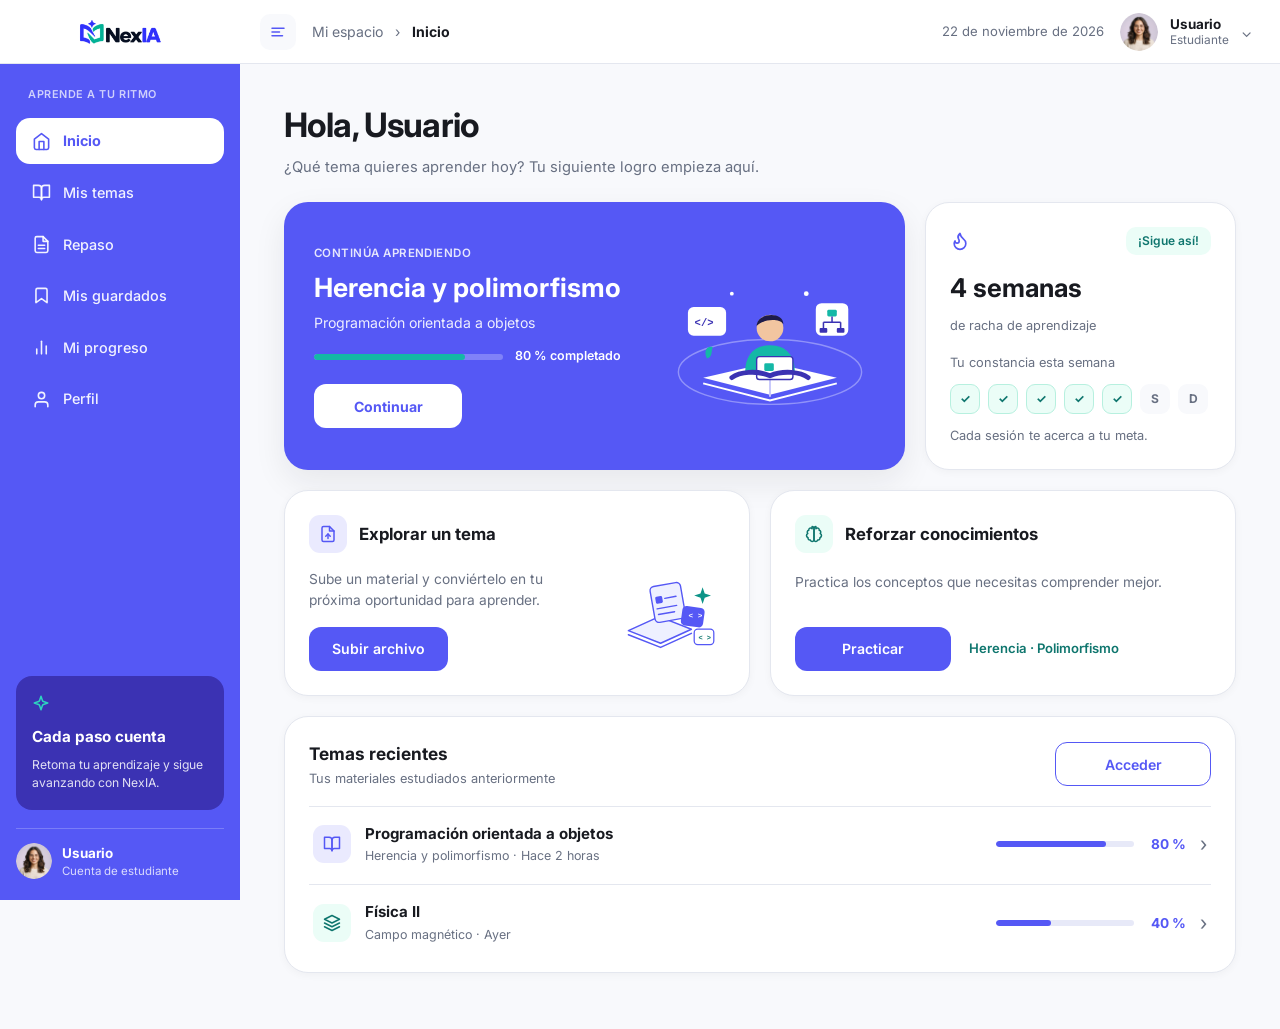
==== app.html @ e6f8ee17 "feat: add interactive NexIA dashboard views and simplify login form" ====
<!DOCTYPE html>
<html lang="es">
<head>
  <meta charset="UTF-8">
  <meta name="viewport" content="width=device-width, initial-scale=1.0">
  <title>NexIA — Mi espacio</title>
  <link rel="preconnect" href="https://fonts.googleapis.com">
  <link rel="preconnect" href="https://fonts.gstatic.com" crossorigin>
  <link href="https://fonts.googleapis.com/css2?family=Inter:wght@400;500;600;700&display=swap" rel="stylesheet">
  <link rel="stylesheet" href="css/styles.css">
  <link rel="stylesheet" href="css/app.css">
</head>
<body class="app-body">
  <svg class="svg-sprite" aria-hidden="true">
    <defs>
      <symbol id="illus-doc" viewBox="0 0 160 125">
        <path d="M22 78L68 96L112 76L66 58L22 78Z" fill="#EEF0FF" stroke="#5558F5" stroke-width="2.2" stroke-linejoin="round"/>
        <path d="M22 84L68 102L112 82" stroke="#5558F5" stroke-width="2.2" stroke-linecap="round" stroke-linejoin="round" fill="none"/>
        <rect x="52" y="16" width="44" height="52" rx="6" transform="rotate(-10 52 16)" fill="#EEF0FF" stroke="#5558F5" stroke-width="2"/>
        <rect x="60" y="30" width="10" height="10" rx="2" transform="rotate(-10 60 30)" fill="#5558F5"/>
        <line x1="74" y1="32" x2="90" y2="29" stroke="#5558F5" stroke-width="2" stroke-linecap="round"/>
        <line x1="63" y1="47" x2="91" y2="42" stroke="#5558F5" stroke-width="2" stroke-linecap="round"/>
        <line x1="65" y1="55" x2="88" y2="51" stroke="#5558F5" stroke-width="2" stroke-linecap="round"/>
        <rect x="100" y="42" width="32" height="28" rx="6" transform="rotate(8 100 42)" fill="#5558F5"/>
        <text x="108" y="60" fill="#FFFFFF" font-size="11" font-family="monospace" font-weight="700">&lt; &gt;</text>
        <rect x="116" y="76" width="28" height="22" rx="5" fill="#FFFFFF" stroke="#5558F5" stroke-width="1.8"/>
        <text x="122" y="91" fill="#0F766E" font-size="10" font-family="monospace" font-weight="700">&lt; &gt;</text>
        <path d="M128 16L131 25L140 28L131 31L128 40L125 31L116 28L125 25L128 16Z" fill="#0D9488"/>
      </symbol>
      <symbol id="illus-student" viewBox="0 0 220 150">
        <ellipse cx="110" cy="112" rx="96" ry="34" fill="none" stroke="#FFFFFF" stroke-opacity="0.35" stroke-width="1.5"/>
        <path d="M40 118L110 136L180 118L110 102Z" fill="#FFFFFF"/>
        <path d="M40 124L110 142L180 124" fill="none" stroke="#FFFFFF" stroke-width="2"/>
        <line x1="110" y1="104" x2="110" y2="138" stroke="#C7C8FB" stroke-width="2"/>
        <path d="M84 112C84 96 92 84 110 84C128 84 136 96 136 112Z" fill="#14B8A6"/>
        <rect x="96" y="96" width="38" height="24" rx="3" fill="#FFFFFF" stroke="#3B32B3" stroke-width="1.5"/>
        <rect x="104" y="103" width="10" height="8" rx="1.5" fill="#14B8A6"/>
        <circle cx="110" cy="66" r="14" fill="#F2C5A0"/>
        <path d="M96 64C96 50 124 48 124 62C120 56 104 56 96 64Z" fill="#1E1B4B"/>
        <path d="M70 118C78 112 96 110 110 116C124 110 142 112 150 118" fill="none" stroke="#3B32B3" stroke-width="5" stroke-linecap="round"/>
        <rect x="24" y="44" width="40" height="30" rx="6" fill="#FFFFFF"/>
        <text x="31" y="64" fill="#3B32B3" font-size="11" font-family="monospace" font-weight="700">&lt;/&gt;</text>
        <rect x="158" y="40" width="34" height="34" rx="6" fill="#FFFFFF"/>
        <rect x="170" y="47" width="10" height="7" rx="1.5" fill="#14B8A6"/>
        <path d="M175 54V60M166 60H184M166 60V66M184 60V66" stroke="#3B32B3" stroke-width="1.6" fill="none"/>
        <rect x="162" y="66" width="8" height="5" rx="1" fill="#3B32B3"/>
        <rect x="180" y="66" width="8" height="5" rx="1" fill="#3B32B3"/>
        <circle cx="148" cy="30" r="2.5" fill="#FFFFFF"/>
        <circle cx="70" cy="30" r="2" fill="#FFFFFF"/>
        <path d="M44 98C40 90 44 84 50 86C48 92 50 96 44 98Z" fill="#14B8A6"/>
      </symbol>
    </defs>
  </svg>

  <header class="app-topbar">
    <div class="app-topbar__brand">
      <button class="app-mobile-menu-btn" id="appSidebarToggle" aria-label="Alternar menú lateral">
        <svg width="20" height="20" viewBox="0 0 24 24" fill="none" stroke="currentColor" stroke-width="2" stroke-linecap="round">
          <line x1="4" y1="7" x2="20" y2="7"></line>
          <line x1="4" y1="12" x2="16" y2="12"></line>
          <line x1="4" y1="17" x2="20" y2="17"></line>
        </svg>
      </button>
      <a href="index.html" class="app-logo-link">
        <img src="assets/img/logo-nexia.png" alt="NexIA" class="app-logo-img">
      </a>
    </div>

    <div class="app-topbar__main">
      <div class="app-topbar__left">
        <button class="app-collapse-btn" id="desktopSidebarToggle" aria-label="Alternar barra lateral">
          <svg width="18" height="18" viewBox="0 0 24 24" fill="none" stroke="currentColor" stroke-width="2" stroke-linecap="round">
            <line x1="4" y1="7" x2="20" y2="7"></line>
            <line x1="4" y1="12" x2="14" y2="12"></line>
            <line x1="4" y1="17" x2="18" y2="17"></line>
          </svg>
        </button>

        <nav class="app-breadcrumb" aria-label="Ruta de navegación">
          <span class="app-breadcrumb__root">Mi espacio</span>
          <span class="app-breadcrumb__sep" aria-hidden="true">›</span>
          <span class="app-breadcrumb__current" id="breadcrumbCurrent">Inicio</span>
        </nav>
      </div>

      <div class="app-topbar__right">
        <span class="app-topbar__date">22 de noviembre de 2026</span>

        <button class="app-user-trigger" data-nav-target="perfil" aria-label="Ir a perfil de usuario">
          <img src="assets/img/avatar-usuario.png" alt="" class="app-user-avatar">
          <span class="app-user-info">
            <span class="app-user-name">Usuario</span>
            <span class="app-user-role">Estudiante</span>
          </span>
          <span class="app-user-chevron" aria-hidden="true">⌄</span>
        </button>

        <button class="app-mobile-profile-btn" data-nav-target="perfil" aria-label="Mi perfil">
          <svg width="20" height="20" viewBox="0 0 24 24" fill="none" stroke="currentColor" stroke-width="2" stroke-linecap="round" stroke-linejoin="round">
            <path d="M20 21v-2a4 4 0 0 0-4-4H8a4 4 0 0 0-4 4v2"></path>
            <circle cx="12" cy="7" r="4"></circle>
          </svg>
        </button>
      </div>
    </div>
  </header>

  <div class="app-shell">
    <aside class="app-sidebar" id="appSidebar" aria-label="Menú principal de la aplicación">
      <div class="app-sidebar__top">
        <p class="app-sidebar__eyebrow">APRENDE A TU RITMO</p>

        <nav class="sidebar-nav">
          <button type="button" class="sidebar-nav__btn is-active" data-nav-group="inicio" data-nav-target="inicio-dashboard">
            <svg width="19" height="19" viewBox="0 0 24 24" fill="none" stroke="currentColor" stroke-width="2" stroke-linecap="round" stroke-linejoin="round">
              <path d="M3 9l9-7 9 7v11a2 2 0 0 1-2 2H5a2 2 0 0 1-2-2z"></path>
              <polyline points="9 22 9 12 15 12 15 22"></polyline>
            </svg>
            <span>Inicio</span>
          </button>

          <button type="button" class="sidebar-nav__btn" data-nav-group="temas" data-nav-target="mis-temas">
            <svg width="19" height="19" viewBox="0 0 24 24" fill="none" stroke="currentColor" stroke-width="2" stroke-linecap="round" stroke-linejoin="round">
              <path d="M2 3h6a4 4 0 0 1 4 4v14a3 3 0 0 0-3-3H2z"></path>
              <path d="M22 3h-6a4 4 0 0 0-4 4v14a3 3 0 0 1 3-3h7z"></path>
            </svg>
            <span>Mis temas</span>
          </button>

          <button type="button" class="sidebar-nav__btn" data-nav-group="repaso" data-nav-target="repaso-home">
            <svg width="19" height="19" viewBox="0 0 24 24" fill="none" stroke="currentColor" stroke-width="2" stroke-linecap="round" stroke-linejoin="round">
              <path d="M14 2H6a2 2 0 0 0-2 2v16a2 2 0 0 0 2 2h12a2 2 0 0 0 2-2V8z"></path>
              <polyline points="14 2 14 8 20 8"></polyline>
              <line x1="16" y1="13" x2="8" y2="13"></line>
              <line x1="16" y1="17" x2="8" y2="17"></line>
            </svg>
            <span>Repaso</span>
          </button>

          <button type="button" class="sidebar-nav__btn" data-nav-group="guardados" data-nav-target="mis-guardados">
            <svg width="19" height="19" viewBox="0 0 24 24" fill="none" stroke="currentColor" stroke-width="2" stroke-linecap="round" stroke-linejoin="round">
              <path d="M19 21l-7-5-7 5V5a2 2 0 0 1 2-2h10a2 2 0 0 1 2 2z"></path>
            </svg>
            <span>Mis guardados</span>
          </button>

          <button type="button" class="sidebar-nav__btn" data-nav-group="progreso" data-nav-target="mi-progreso">
            <svg width="19" height="19" viewBox="0 0 24 24" fill="none" stroke="currentColor" stroke-width="2" stroke-linecap="round" stroke-linejoin="round">
              <line x1="18" y1="20" x2="18" y2="10"></line>
              <line x1="12" y1="20" x2="12" y2="4"></line>
              <line x1="6" y1="20" x2="6" y2="14"></line>
            </svg>
            <span>Mi progreso</span>
          </button>

          <button type="button" class="sidebar-nav__btn" data-nav-group="perfil" data-nav-target="perfil">
            <svg width="19" height="19" viewBox="0 0 24 24" fill="none" stroke="currentColor" stroke-width="2" stroke-linecap="round" stroke-linejoin="round">
              <path d="M20 21v-2a4 4 0 0 0-4-4H8a4 4 0 0 0-4 4v2"></path>
              <circle cx="12" cy="7" r="4"></circle>
            </svg>
            <span>Perfil</span>
          </button>
        </nav>
      </div>

      <div class="app-sidebar__bottom">
        <div class="sidebar-promo">
          <div class="sidebar-promo__icon" aria-hidden="true">
            <svg width="18" height="18" viewBox="0 0 24 24" fill="none" stroke="#2DD4BF" stroke-width="2" stroke-linecap="round" stroke-linejoin="round">
              <path d="M12 3l1.9 5.8a2 2 0 0 0 1.3 1.3L21 12l-5.8 1.9a2 2 0 0 0-1.3 1.3L12 21l-1.9-5.8a2 2 0 0 0-1.3-1.3L3 12l5.8-1.9a2 2 0 0 0 1.3-1.3L12 3z"></path>
            </svg>
          </div>
          <h2 class="sidebar-promo__title">Cada paso cuenta</h2>
          <p class="sidebar-promo__text">Retoma tu aprendizaje y sigue avanzando con NexIA.</p>
        </div>

        <div class="sidebar-user">
          <img src="assets/img/avatar-usuario.png" alt="" class="sidebar-user__avatar">
          <div>
            <p class="sidebar-user__name">Usuario</p>
            <p class="sidebar-user__role">Cuenta de estudiante</p>
          </div>
        </div>
      </div>
    </aside>

    <main class="app-main">
      <section class="app-view is-active" data-view="inicio-dashboard" data-group="inicio" data-title="Inicio">
        <div class="view-header">
          <h1 class="view-title">Hola, Usuario</h1>
          <p class="view-subtitle">¿Qué tema quieres aprender hoy? Tu siguiente logro empieza aquí.</p>
        </div>

        <div class="dash-hero-row">
          <article class="continue-card">
            <div class="continue-card__body">
              <p class="continue-card__eyebrow">CONTINÚA APRENDIENDO</p>
              <h2 class="continue-card__title">Herencia y polimorfismo</h2>
              <p class="continue-card__course">Programación orientada a objetos</p>
              <div class="continue-card__progress">
                <div class="progress-track progress-track--on-primary">
                  <span class="progress-fill progress-fill--mint" style="width: 80%"></span>
                </div>
                <span class="continue-card__percent">80 % completado</span>
              </div>
              <button type="button" class="app-btn app-btn--white" data-nav-target="leccion">Continuar</button>
            </div>
            <svg class="continue-card__illus" viewBox="0 0 220 150" aria-hidden="true"><use href="#illus-student"></use></svg>
          </article>

          <article class="streak-mini-card">
            <div class="streak-mini-card__top">
              <svg width="20" height="20" viewBox="0 0 24 24" fill="none" stroke="#5558F5" stroke-width="2" stroke-linecap="round" stroke-linejoin="round" aria-hidden="true">
                <path d="M8.5 14.5A2.5 2.5 0 0 0 11 12c0-1.38-.5-2-1-3-1.07-2.14-.22-4.05 2-6 .5 2.5 2 4.9 4 6.5 2 1.6 3 3.5 3 5.5a7 7 0 1 1-14 0c0-1.15.43-2.29 1-3a2.5 2.5 0 0 0 2.5 2.5z"></path>
              </svg>
              <span class="status-chip status-chip--mint">¡Sigue así!</span>
            </div>
            <h2 class="streak-mini-card__title">4 semanas</h2>
            <p class="streak-mini-card__sub">de racha de aprendizaje</p>
            <p class="streak-mini-card__label">Tu constancia esta semana</p>
            <div class="week-dots">
              <span class="week-dot week-dot--done" aria-label="Lunes completado">✓</span>
              <span class="week-dot week-dot--done" aria-label="Martes completado">✓</span>
              <span class="week-dot week-dot--done" aria-label="Miércoles completado">✓</span>
              <span class="week-dot week-dot--done" aria-label="Jueves completado">✓</span>
              <span class="week-dot week-dot--done" aria-label="Viernes completado">✓</span>
              <span class="week-dot">S</span>
              <span class="week-dot">D</span>
            </div>
            <p class="streak-mini-card__footer">Cada sesión te acerca a tu meta.</p>
          </article>
        </div>

        <div class="dash-actions-row">
          <article class="action-card">
            <div class="action-card__head">
              <span class="icon-box icon-box--purple" aria-hidden="true">
                <svg width="18" height="18" viewBox="0 0 24 24" fill="none" stroke="currentColor" stroke-width="2" stroke-linecap="round" stroke-linejoin="round">
                  <path d="M14 2H6a2 2 0 0 0-2 2v16a2 2 0 0 0 2 2h12a2 2 0 0 0 2-2V8z"></path>
                  <polyline points="14 2 14 8 20 8"></polyline>
                  <line x1="12" y1="18" x2="12" y2="12"></line>
                  <polyline points="9 15 12 12 15 15"></polyline>
                </svg>
              </span>
              <h2 class="action-card__title">Explorar un tema</h2>
            </div>
            <div class="action-card__content">
              <div>
                <p class="action-card__text">Sube un material y conviértelo en tu próxima oportunidad para aprender.</p>
                <button type="button" class="app-btn app-btn--primary" data-nav-target="explorar-tema">Subir archivo</button>
              </div>
              <svg class="action-card__illus" viewBox="0 0 160 125" aria-hidden="true"><use href="#illus-doc"></use></svg>
            </div>
          </article>

          <article class="action-card">
            <div class="action-card__head">
              <span class="icon-box icon-box--mint" aria-hidden="true">
                <svg width="18" height="18" viewBox="0 0 24 24" fill="none" stroke="currentColor" stroke-width="2" stroke-linecap="round" stroke-linejoin="round">
                  <path d="M9.5 2A2.5 2.5 0 0 1 12 4.5v15a2.5 2.5 0 0 1-4.96.44 2.5 2.5 0 0 1-2.96-3.08 3 3 0 0 1-.34-5.58 2.5 2.5 0 0 1 1.32-4.24 2.5 2.5 0 0 1 4.44-2.04Z"></path>
                  <path d="M14.5 2A2.5 2.5 0 0 0 12 4.5v15a2.5 2.5 0 0 0 4.96.44 2.5 2.5 0 0 0 2.96-3.08 3 3 0 0 0 .34-5.58 2.5 2.5 0 0 0-1.32-4.24 2.5 2.5 0 0 0-4.44-2.04Z"></path>
                </svg>
              </span>
              <h2 class="action-card__title">Reforzar conocimientos</h2>
            </div>
            <p class="action-card__text">Practica los conceptos que necesitas comprender mejor.</p>
            <div class="action-card__footer">
              <button type="button" class="app-btn app-btn--primary app-btn--wide" data-nav-target="repaso-home">Practicar</button>
              <span class="action-card__tags">Herencia · Polimorfismo</span>
            </div>
          </article>
        </div>

        <article class="recent-card">
          <div class="recent-card__head">
            <div>
              <h2 class="recent-card__title">Temas recientes</h2>
              <p class="recent-card__sub">Tus materiales estudiados anteriormente</p>
            </div>
            <button type="button" class="app-btn app-btn--outline app-btn--wide" data-nav-target="mis-temas">Acceder</button>
          </div>

          <button type="button" class="recent-row" data-nav-target="leccion">
            <span class="icon-box icon-box--purple" aria-hidden="true">
              <svg width="18" height="18" viewBox="0 0 24 24" fill="none" stroke="currentColor" stroke-width="2" stroke-linecap="round" stroke-linejoin="round">
                <path d="M2 3h6a4 4 0 0 1 4 4v14a3 3 0 0 0-3-3H2z"></path>
                <path d="M22 3h-6a4 4 0 0 0-4 4v14a3 3 0 0 1 3-3h7z"></path>
              </svg>
            </span>
            <span class="recent-row__body">
              <span class="recent-row__title">Programación orientada a objetos</span>
              <span class="recent-row__meta">Herencia y polimorfismo · Hace 2 horas</span>
            </span>
            <span class="recent-row__progress">
              <span class="progress-track"><span class="progress-fill" style="width: 80%"></span></span>
              <span class="recent-row__percent">80 %</span>
            </span>
            <span class="recent-row__arrow" aria-hidden="true">›</span>
          </button>

          <button type="button" class="recent-row" data-nav-target="mis-temas">
            <span class="icon-box icon-box--mint" aria-hidden="true">
              <svg width="18" height="18" viewBox="0 0 24 24" fill="none" stroke="currentColor" stroke-width="2" stroke-linecap="round" stroke-linejoin="round">
                <polygon points="12 2 2 7 12 12 22 7 12 2"></polygon>
                <polyline points="2 17 12 22 22 17"></polyline>
                <polyline points="2 12 12 17 22 12"></polyline>
              </svg>
            </span>
            <span class="recent-row__body">
              <span class="recent-row__title">Física II</span>
              <span class="recent-row__meta">Campo magnético · Ayer</span>
            </span>
            <span class="recent-row__progress">
              <span class="progress-track"><span class="progress-fill" style="width: 40%"></span></span>
              <span class="recent-row__percent">40 %</span>
            </span>
            <span class="recent-row__arrow" aria-hidden="true">›</span>
          </button>
        </article>
      </section>

      <section class="app-view" data-view="explorar-tema" data-group="inicio" data-title="Inicio">
        <div class="view-header">
          <h1 class="view-title">Explorar un tema</h1>
          <p class="view-subtitle">Convierte tus documentos en una experiencia de aprendizaje personalizada.</p>
        </div>

        <div class="upload-card">
          <div class="upload-dropzone" id="uploadDropzone">
            <div class="upload-dropzone__icon">
              <svg width="26" height="26" viewBox="0 0 24 24" fill="none" stroke="#5558F5" stroke-width="2" stroke-linecap="round" stroke-linejoin="round">
                <path d="M14 2H6a2 2 0 0 0-2 2v16a2 2 0 0 0 2 2h12a2 2 0 0 0 2-2V8z"></path>
                <polyline points="14 2 14 8 20 8"></polyline>
                <line x1="12" y1="18" x2="12" y2="12"></line>
                <polyline points="9 15 12 12 15 15"></polyline>
              </svg>
            </div>
            <h2 class="upload-dropzone__title">Arrastra tu documento aquí</h2>
            <p class="upload-dropzone__subtitle">O selecciona un archivo desde tu dispositivo</p>

            <input type="file" id="fileUploadInput" accept=".pdf,.doc,.docx" hidden>
            <button type="button" class="app-btn app-btn--primary" id="selectFileBtn">Seleccionar archivo</button>

            <div class="upload-formats">
              <span class="format-pill">PDF</span>
              <span class="format-pill">DOCX</span>
            </div>

            <p class="upload-dropzone__note">Tus documentos se usan sólo para ayudarte a estudiar.</p>
          </div>

          <div class="upload-info">
            <svg class="illus-md" viewBox="0 0 160 125" aria-hidden="true"><use href="#illus-doc"></use></svg>
            <h3 class="upload-info__title">De documento a conocimiento</h3>
            <p class="upload-info__desc">Un espacio de estudio creado a partir de tu propio material.</p>
            <ul class="check-list">
              <li><span class="check-circle" aria-hidden="true">✓</span><span>Contenido organizado por temas</span></li>
              <li><span class="check-circle" aria-hidden="true">✓</span><span>Explicaciones adaptadas a ti</span></li>
              <li><span class="check-circle" aria-hidden="true">✓</span><span>Práctica guiada con IA</span></li>
            </ul>
          </div>
        </div>

        <h2 class="subsection-title">¿Qué hará NexIA con tu documento?</h2>

        <div class="process-steps-grid">
          <article class="process-step-card">
            <span class="step-badge step-badge--purple">01</span>
            <h3 class="process-step-card__title">Identificar</h3>
            <p class="process-step-card__desc">Los temas y conceptos principales de tu material.</p>
          </article>
          <article class="process-step-card">
            <span class="step-badge step-badge--mint">02</span>
            <h3 class="process-step-card__title">Organizar</h3>
            <p class="process-step-card__desc">El contenido en secciones claras para estudiar.</p>
          </article>
          <article class="process-step-card">
            <span class="step-badge step-badge--purple">03</span>
            <h3 class="process-step-card__title">Comprender</h3>
            <p class="process-step-card__desc">Explicaciones y ejemplos con tu tutor IA.</p>
          </article>
          <article class="process-step-card">
            <span class="step-badge step-badge--mint">04</span>
            <h3 class="process-step-card__title">Practicar</h3>
            <p class="process-step-card__desc">Preguntas para comprobar tu aprendizaje.</p>
          </article>
        </div>

        <div class="view-action-footer">
          <p class="view-action-footer__hint" id="selectedFileHint">Selecciona un documento para empezar.</p>
          <div class="view-action-footer__buttons">
            <button type="button" class="app-btn app-btn--outline app-btn--wide" data-nav-target="inicio-dashboard">Cancelar</button>
            <button type="button" class="app-btn app-btn--primary" data-nav-target="documento-listo">Analizar documento</button>
          </div>
        </div>
      </section>

      <section class="app-view" data-view="documento-listo" data-group="inicio" data-title="Inicio">
        <div class="view-header">
          <h1 class="view-title">Tu documento está listo</h1>
          <p class="view-subtitle">NexIA ha organizado el material para facilitar su comprensión.</p>
        </div>

        <div class="doc-banner">
          <span class="doc-banner__icon" aria-hidden="true">
            <svg width="24" height="24" viewBox="0 0 24 24" fill="none" stroke="#5558F5" stroke-width="2" stroke-linecap="round" stroke-linejoin="round">
              <path d="M14 2H6a2 2 0 0 0-2 2v16a2 2 0 0 0 2 2h12a2 2 0 0 0 2-2V8z"></path>
              <polyline points="14 2 14 8 20 8"></polyline>
              <line x1="16" y1="13" x2="8" y2="13"></line>
              <line x1="16" y1="17" x2="8" y2="17"></line>
            </svg>
          </span>
          <div class="doc-banner__body">
            <h2 class="doc-banner__title" id="docBannerTitle">Programación Orientada a Objetos.pdf</h2>
            <p class="doc-banner__meta">18 páginas · 1,8 MB · PDF</p>
          </div>
          <div class="doc-banner__status">
            <span class="status-chip status-chip--white-mint">Listo para aprender</span>
            <span class="doc-banner__topics">4 temas identificados</span>
          </div>
        </div>

        <h2 class="subsection-title subsection-title--tight">Temas identificados</h2>
        <p class="subsection-sub">Una ruta clara para dominar tu material.</p>

        <div class="doc-topics-layout">
          <div class="topic-list">
            <button type="button" class="topic-row" data-nav-target="leccion">
              <span class="step-badge step-badge--purple">01</span>
              <span class="topic-row__body">
                <span class="topic-row__title">Introducción a la POO</span>
                <span class="topic-row__sub">Clases, objetos y atributos</span>
              </span>
              <span class="topic-row__time">12 min</span>
              <span class="topic-row__arrow" aria-hidden="true">›</span>
            </button>
            <button type="button" class="topic-row" data-nav-target="leccion">
              <span class="step-badge step-badge--mint">02</span>
              <span class="topic-row__body">
                <span class="topic-row__title">Herencia</span>
                <span class="topic-row__sub">Clases base y reutilización</span>
              </span>
              <span class="topic-row__time">10 min</span>
              <span class="topic-row__arrow" aria-hidden="true">›</span>
            </button>
            <button type="button" class="topic-row" data-nav-target="leccion">
              <span class="step-badge step-badge--purple">03</span>
              <span class="topic-row__body">
                <span class="topic-row__title">Polimorfismo</span>
                <span class="topic-row__sub">Métodos y comportamiento</span>
              </span>
              <span class="topic-row__time">14 min</span>
              <span class="topic-row__arrow" aria-hidden="true">›</span>
            </button>
            <button type="button" class="topic-row" data-nav-target="leccion">
              <span class="step-badge step-badge--mint">04</span>
              <span class="topic-row__body">
                <span class="topic-row__title">Aplicaciones prácticas</span>
                <span class="topic-row__sub">Ejemplos del material</span>
              </span>
              <span class="topic-row__time">12 min</span>
              <span class="topic-row__arrow" aria-hidden="true">›</span>
            </button>
          </div>

          <aside class="side-info-card">
            <svg class="illus-md" viewBox="0 0 160 125" aria-hidden="true"><use href="#illus-doc"></use></svg>
            <h3 class="side-info-card__title">Tu ruta de aprendizaje</h3>
            <p class="side-info-card__desc">Del primer concepto a la práctica, con acompañamiento en cada paso.</p>
            <div class="route-summary">
              <span class="route-summary__topics">4 temas</span>
              <span class="route-summary__time">48 min</span>
            </div>
          </aside>
        </div>

        <div class="view-action-footer">
          <p class="view-action-footer__hint">Puedes avanzar a tu ritmo y volver a cada concepto cuando lo necesites.</p>
          <div class="view-action-footer__buttons">
            <button type="button" class="app-btn app-btn--primary app-btn--wide" data-nav-target="leccion">Comenzar aprendizaje</button>
          </div>
        </div>
      </section>

      <section class="app-view" data-view="mis-temas" data-group="temas" data-title="Mis temas">
        <div class="view-header">
          <h1 class="view-title">Mis temas</h1>
          <p class="view-subtitle">Todo lo que estás aprendiendo, en un solo lugar.</p>
        </div>

        <div class="stats-row">
          <article class="stat-card">
            <span class="icon-box icon-box--purple" aria-hidden="true">
              <svg width="18" height="18" viewBox="0 0 24 24" fill="none" stroke="currentColor" stroke-width="2" stroke-linecap="round" stroke-linejoin="round">
                <path d="M22 19a2 2 0 0 1-2 2H4a2 2 0 0 1-2-2V5a2 2 0 0 1 2-2h5l2 3h9a2 2 0 0 1 2 2z"></path>
              </svg>
            </span>
            <div>
              <p class="stat-card__value">3</p>
              <p class="stat-card__label">Materiales en tu biblioteca</p>
            </div>
          </article>
          <article class="stat-card">
            <span class="icon-box icon-box--purple" aria-hidden="true">
              <svg width="18" height="18" viewBox="0 0 24 24" fill="none" stroke="currentColor" stroke-width="2" stroke-linecap="round" stroke-linejoin="round">
                <circle cx="12" cy="12" r="10"></circle>
                <polyline points="12 6 12 12 16 14"></polyline>
              </svg>
            </span>
            <div>
              <p class="stat-card__value">2</p>
              <p class="stat-card__label">En progreso</p>
            </div>
          </article>
          <article class="stat-card">
            <span class="icon-box icon-box--mint" aria-hidden="true">
              <svg width="18" height="18" viewBox="0 0 24 24" fill="none" stroke="currentColor" stroke-width="2" stroke-linecap="round" stroke-linejoin="round">
                <circle cx="12" cy="12" r="10"></circle>
                <polyline points="8 12 11 15 16 9"></polyline>
              </svg>
            </span>
            <div>
              <p class="stat-card__value">1</p>
              <p class="stat-card__label">Completado</p>
            </div>
          </article>
        </div>

        <div class="library-toolbar">
          <label class="search-field">
            <svg width="18" height="18" viewBox="0 0 24 24" fill="none" stroke="currentColor" stroke-width="2" stroke-linecap="round" stroke-linejoin="round" aria-hidden="true">
              <circle cx="11" cy="11" r="8"></circle>
              <line x1="21" y1="21" x2="16.65" y2="16.65"></line>
            </svg>
            <input type="search" id="librarySearch" class="search-field__input" placeholder="Buscar material o tema" aria-label="Buscar material o tema">
          </label>
          <button type="button" class="app-btn app-btn--primary app-btn--wide" data-nav-target="explorar-tema">+ Nuevo material</button>
        </div>

        <div class="filter-chips" role="tablist" aria-label="Filtrar materiales">
          <button type="button" class="filter-chip is-active" data-filter="todos">Todos</button>
          <button type="button" class="filter-chip" data-filter="progreso">En progreso</button>
          <button type="button" class="filter-chip" data-filter="completado">Completados</button>
        </div>

        <div class="material-list" id="materialList">
          <article class="material-card" data-status="progreso" data-search="programación orientada a objetos herencia polimorfismo poo">
            <div class="material-thumb material-thumb--purple">
              <svg width="26" height="26" viewBox="0 0 24 24" fill="none" stroke="currentColor" stroke-width="1.8" stroke-linecap="round" stroke-linejoin="round" aria-hidden="true">
                <polygon points="12 2 2 7 12 12 22 7 12 2"></polygon>
                <polyline points="2 17 12 22 22 17"></polyline>
                <polyline points="2 12 12 17 22 12"></polyline>
              </svg>
              <span>POO</span>
            </div>
            <div class="material-card__body">
              <h2 class="material-card__title">Programación orientada a objetos</h2>
              <p class="material-card__topic">Tema: Herencia y polimorfismo</p>
              <div class="material-card__progress">
                <span class="progress-track"><span class="progress-fill" style="width: 80%"></span></span>
                <span class="material-card__percent">80 %</span>
              </div>
              <p class="material-card__meta">4 temas · 5 conceptos</p>
            </div>
            <div class="material-card__side">
              <span class="status-chip status-chip--purple">En progreso</span>
              <button type="button" class="app-btn app-btn--primary app-btn--wide" data-nav-target="leccion">Continuar</button>
            </div>
          </article>

          <article class="material-card" data-status="progreso" data-search="física ii campo magnético">
            <div class="material-thumb material-thumb--mint">
              <svg width="26" height="26" viewBox="0 0 24 24" fill="none" stroke="currentColor" stroke-width="1.8" stroke-linecap="round" stroke-linejoin="round" aria-hidden="true">
                <path d="M12 3l1.9 5.8a2 2 0 0 0 1.3 1.3L21 12l-5.8 1.9a2 2 0 0 0-1.3 1.3L12 21l-1.9-5.8a2 2 0 0 0-1.3-1.3L3 12l5.8-1.9a2 2 0 0 0 1.3-1.3L12 3z"></path>
              </svg>
              <span>FÍSICA</span>
            </div>
            <div class="material-card__body">
              <h2 class="material-card__title">Física II</h2>
              <p class="material-card__topic">Tema: Campo magnético</p>
              <div class="material-card__progress">
                <span class="progress-track"><span class="progress-fill" style="width: 40%"></span></span>
                <span class="material-card__percent">40 %</span>
              </div>
              <p class="material-card__meta">3 temas · 8 conceptos</p>
            </div>
            <div class="material-card__side">
              <span class="status-chip status-chip--purple">En progreso</span>
              <button type="button" class="app-btn app-btn--primary app-btn--wide" data-nav-target="leccion">Continuar</button>
            </div>
          </article>

          <article class="material-card" data-status="completado" data-search="matemática computacional ecuaciones en diferencia math">
            <div class="material-thumb material-thumb--purple">
              <svg width="26" height="26" viewBox="0 0 24 24" fill="none" stroke="currentColor" stroke-width="1.8" stroke-linecap="round" stroke-linejoin="round" aria-hidden="true">
                <polyline points="22 7 13.5 15.5 8.5 10.5 2 17"></polyline>
                <polyline points="16 7 22 7 22 13"></polyline>
              </svg>
              <span>MATH</span>
            </div>
            <div class="material-card__body">
              <h2 class="material-card__title">Matemática computacional</h2>
              <p class="material-card__topic">Tema: Ecuaciones en diferencia</p>
              <div class="material-card__progress">
                <span class="progress-track"><span class="progress-fill progress-fill--teal" style="width: 100%"></span></span>
                <span class="material-card__percent">100 %</span>
              </div>
              <p class="material-card__meta">5 temas · 12 conceptos</p>
            </div>
            <div class="material-card__side">
              <span class="status-chip status-chip--mint">Completado</span>
              <button type="button" class="app-btn app-btn--primary app-btn--wide" data-nav-target="calendario-repaso">Repasar</button>
            </div>
          </article>

          <p class="material-empty" id="materialEmpty" hidden>No se encontraron materiales con ese criterio.</p>
        </div>
      </section>

      <section class="app-view" data-view="leccion" data-group="temas" data-title="Mis temas">
        <div class="view-header">
          <h1 class="view-title">Programación orientada a objetos</h1>
          <p class="view-subtitle">Herencia y polimorfismo · Concepto 2 de 5</p>
        </div>

        <div class="lesson-layout">
          <div class="lesson-main">
            <div class="segmented-tabs" role="tablist" aria-label="Formato de la lección">
              <button type="button" class="segmented-tab is-active" role="tab" aria-selected="true" data-lesson-tab="lectura">Lectura</button>
              <button type="button" class="segmented-tab" role="tab" aria-selected="false" data-lesson-tab="audio">Audio</button>
              <button type="button" class="segmented-tab" role="tab" aria-selected="false" data-lesson-tab="video">Video</button>
            </div>

            <div class="concept-nav">
              <button type="button" class="concept-nav__btn">‹ Anterior</button>
              <span class="concept-nav__label">Concepto 2 de 5</span>
              <button type="button" class="concept-nav__btn">Siguiente ›</button>
            </div>

            <article class="lesson-card">
              <div class="lesson-panel is-active" data-lesson-panel="lectura">
                <div class="lesson-card__head">
                  <h2 class="lesson-card__title">Herencia y polimorfismo</h2>
                  <span class="status-chip status-chip--purple">6 min de lectura</span>
                </div>
                <h3 class="lesson-card__lead">Aprender una vez. Reutilizar muchas.</h3>
                <p class="lesson-card__text">La herencia permite crear una clase a partir de otra. La clase hija reutiliza sus atributos y métodos y puede añadir su propio comportamiento.</p>

                <div class="lesson-visuals">
                  <div class="code-block">
                    <p class="code-block__lang">PYTHON</p>
<pre class="code-block__pre"><code><span class="ln">1</span>class Vehiculo:
<span class="ln">2</span>  <span class="kw">def moverse(self):</span>
<span class="ln">3</span>    return "En movimiento"
<span class="ln">4</span><span class="kw">class Auto(Vehiculo):</span>
<span class="ln">5</span>  pass</code></pre>
                  </div>
                  <div class="class-diagram">
                    <span class="class-diagram__parent">Vehículo</span>
                    <span class="class-diagram__lines" aria-hidden="true"></span>
                    <div class="class-diagram__children">
                      <span class="class-diagram__child">Auto</span>
                      <span class="class-diagram__child">Moto</span>
                    </div>
                  </div>
                </div>
                <p class="lesson-card__caption">Auto hereda el método moverse() sin tener que escribirlo de nuevo.</p>

                <div class="lesson-card__actions">
                  <button type="button" class="app-btn app-btn--outline app-btn--sm toggle-btn" aria-pressed="false">
                    <svg width="16" height="16" viewBox="0 0 24 24" fill="none" stroke="currentColor" stroke-width="2" stroke-linecap="round" stroke-linejoin="round" aria-hidden="true">
                      <path d="M19 21l-7-5-7 5V5a2 2 0 0 1 2-2h10a2 2 0 0 1 2 2z"></path>
                    </svg>
                    <span>Favorito</span>
                  </button>
                  <button type="button" class="app-btn app-btn--outline app-btn--sm toggle-btn" aria-pressed="false">
                    <svg width="16" height="16" viewBox="0 0 24 24" fill="none" stroke="currentColor" stroke-width="2" stroke-linecap="round" stroke-linejoin="round" aria-hidden="true">
                      <path d="M12 20h9"></path>
                      <path d="M16.5 3.5a2.12 2.12 0 0 1 3 3L7 19l-4 1 1-4Z"></path>
                    </svg>
                    <span>Subrayar</span>
                  </button>
                </div>
              </div>

              <div class="lesson-panel" data-lesson-panel="audio">
                <div class="lesson-card__head">
                  <h2 class="lesson-card__title">Herencia y polimorfismo</h2>
                  <span class="status-chip status-chip--purple">MP3 · 3:48</span>
                </div>

                <div class="audio-player">
                  <div class="audio-player__head">
                    <span class="audio-player__icon" aria-hidden="true">
                      <svg width="18" height="18" viewBox="0 0 24 24" fill="none" stroke="#5558F5" stroke-width="2" stroke-linecap="round">
                        <line x1="4" y1="10" x2="4" y2="14"></line>
                        <line x1="8" y1="7" x2="8" y2="17"></line>
                        <line x1="12" y1="4" x2="12" y2="20"></line>
                        <line x1="16" y1="7" x2="16" y2="17"></line>
                        <line x1="20" y1="10" x2="20" y2="14"></line>
                      </svg>
                    </span>
                    <div>
                      <p class="audio-player__title">Herencia, explicada para ti</p>
                      <p class="audio-player__sub">Reproduciendo · NexIA Audio</p>
                    </div>
                  </div>
                  <div class="audio-waveform" id="audioWaveform" aria-hidden="true"></div>
                  <div class="audio-player__times">
                    <span>01:24</span>
                    <span>03:48</span>
                  </div>
                  <div class="audio-player__controls">
                    <span class="audio-player__speed">1×</span>
                    <div class="audio-player__center">
                      <button type="button" class="icon-btn" aria-label="Anterior">‹</button>
                      <button type="button" class="play-btn" data-play-toggle aria-label="Pausar">
                        <span class="play-btn__pause" aria-hidden="true">❚❚</span>
                        <span class="play-btn__play" aria-hidden="true">▶</span>
                      </button>
                      <button type="button" class="icon-btn" aria-label="Siguiente">›</button>
                    </div>
                    <svg width="18" height="18" viewBox="0 0 24 24" fill="none" stroke="#5558F5" stroke-width="2" stroke-linecap="round" stroke-linejoin="round" aria-hidden="true">
                      <polygon points="11 5 6 9 2 9 2 15 6 15 11 19 11 5"></polygon>
                      <path d="M15.54 8.46a5 5 0 0 1 0 7.07"></path>
                    </svg>
                  </div>
                </div>

                <p class="lesson-card__text">«Una clase puede heredar lo que otra ya sabe hacer. Así evitas repetir código y mantienes tus programas organizados».</p>

                <div class="lesson-card__actions">
                  <button type="button" class="app-btn app-btn--outline app-btn--sm app-btn--wide" data-lesson-tab="lectura">Lectura</button>
                  <span class="lesson-card__caption">También puedes seguir el contenido por escrito.</span>
                </div>
              </div>

              <div class="lesson-panel" data-lesson-panel="video">
                <div class="lesson-card__head">
                  <h2 class="lesson-card__title">Herencia y polimorfismo</h2>
                  <span class="status-chip status-chip--purple">MP4 · 3:48</span>
                </div>

                <div class="video-frame">
                  <p class="video-frame__crumb">NexIA / PROGRAMACIÓN ORIENTADA A OBJETOS</p>
                  <h3 class="video-frame__title">Herencia en acción</h3>
                  <div class="class-diagram class-diagram--dark">
                    <span class="class-diagram__parent">Vehículo</span>
                    <span class="class-diagram__lines" aria-hidden="true"></span>
                    <div class="class-diagram__children">
                      <span class="class-diagram__child">Auto</span>
                      <span class="class-diagram__child">Moto</span>
                    </div>
                  </div>
                  <p class="video-frame__caption">Un comportamiento. Muchas posibilidades.</p>
                </div>

                <div class="video-controls">
                  <button type="button" class="video-controls__play" data-play-toggle aria-label="Pausar">
                    <span class="play-btn__pause" aria-hidden="true">❚❚</span>
                    <span class="play-btn__play" aria-hidden="true">▶</span>
                  </button>
                  <span class="video-controls__time">01:24</span>
                  <span class="progress-track"><span class="progress-fill" style="width: 37%"></span></span>
                  <span class="video-controls__time">03:48</span>
                  <svg width="18" height="18" viewBox="0 0 24 24" fill="none" stroke="#5558F5" stroke-width="2" stroke-linecap="round" stroke-linejoin="round" aria-hidden="true">
                    <polygon points="11 5 6 9 2 9 2 15 6 15 11 19 11 5"></polygon>
                    <path d="M15.54 8.46a5 5 0 0 1 0 7.07"></path>
                  </svg>
                </div>
              </div>
            </article>
          </div>

          <aside class="tutor-card" aria-label="Tutor IA">
            <div class="tutor-card__head">
              <span class="icon-box icon-box--purple" aria-hidden="true">
                <svg width="18" height="18" viewBox="0 0 24 24" fill="none" stroke="currentColor" stroke-width="2" stroke-linecap="round" stroke-linejoin="round">
                  <rect x="3" y="8" width="18" height="12" rx="3"></rect>
                  <line x1="12" y1="4" x2="12" y2="8"></line>
                  <circle cx="9" cy="14" r="1"></circle>
                  <circle cx="15" cy="14" r="1"></circle>
                </svg>
              </span>
              <div>
                <p class="tutor-card__title">Tutor IA</p>
                <p class="tutor-card__status">En línea · para ayudarte</p>
              </div>
            </div>

            <div class="chat-log" id="chatLog">
              <p class="chat-bubble chat-bubble--ai">¡Hola! Vamos a descubrir cómo una clase puede aprovechar lo que ya sabe hacer otra.</p>
              <p class="chat-bubble chat-bubble--user">¿Heredar es lo mismo que copiar y pegar código?</p>
              <p class="chat-bubble chat-bubble--ai chat-bubble--mint">No exactamente. Heredar conecta las clases: si mejoras Vehículo, Auto también recibe esa mejora.</p>
            </div>

            <form class="chat-input" id="chatForm">
              <input type="text" id="chatInput" class="chat-input__field" placeholder="Escribe tu duda..." aria-label="Escribe tu duda" autocomplete="off">
              <svg width="16" height="16" viewBox="0 0 24 24" fill="none" stroke="currentColor" stroke-width="2" stroke-linecap="round" stroke-linejoin="round" aria-hidden="true">
                <path d="M12 1a3 3 0 0 0-3 3v8a3 3 0 0 0 6 0V4a3 3 0 0 0-3-3z"></path>
                <path d="M19 10v2a7 7 0 0 1-14 0v-2"></path>
                <line x1="12" y1="19" x2="12" y2="23"></line>
              </svg>
              <button type="submit" class="chat-input__send" aria-label="Enviar mensaje">
                <svg width="16" height="16" viewBox="0 0 24 24" fill="none" stroke="currentColor" stroke-width="2" stroke-linecap="round" stroke-linejoin="round">
                  <circle cx="12" cy="12" r="10"></circle>
                  <polyline points="16 12 12 8 8 12"></polyline>
                  <line x1="12" y1="16" x2="12" y2="8"></line>
                </svg>
              </button>
            </form>
          </aside>
        </div>

        <div class="practice-banner">
          <span class="icon-box icon-box--white" aria-hidden="true">
            <svg width="20" height="20" viewBox="0 0 24 24" fill="none" stroke="#5558F5" stroke-width="2" stroke-linecap="round" stroke-linejoin="round">
              <path d="M9.5 2A2.5 2.5 0 0 1 12 4.5v15a2.5 2.5 0 0 1-4.96.44 2.5 2.5 0 0 1-2.96-3.08 3 3 0 0 1-.34-5.58 2.5 2.5 0 0 1 1.32-4.24 2.5 2.5 0 0 1 4.44-2.04Z"></path>
              <path d="M14.5 2A2.5 2.5 0 0 0 12 4.5v15a2.5 2.5 0 0 0 4.96.44 2.5 2.5 0 0 0 2.96-3.08 3 3 0 0 0 .34-5.58 2.5 2.5 0 0 0-1.32-4.24 2.5 2.5 0 0 0-4.44-2.04Z"></path>
            </svg>
          </span>
          <div class="practice-banner__body">
            <h2 class="practice-banner__title">Comprueba lo aprendido</h2>
            <p class="practice-banner__question">¿Comprendiste este concepto?</p>
            <p class="practice-banner__text">Pon a prueba tus conocimientos con una pregunta generada por NexIA.</p>
          </div>
          <button type="button" class="app-btn app-btn--primary app-btn--wide" data-nav-target="autoevaluacion">Practicar concepto</button>
        </div>
      </section>

      <section class="app-view" data-view="autoevaluacion" data-group="temas" data-title="Mis temas">
        <div class="view-header">
          <h1 class="view-title">Comprueba lo aprendido</h1>
          <p class="view-subtitle" id="quizSubtitle">Herencia y polimorfismo · Pon a prueba lo que sabes.</p>
        </div>

        <div class="quiz-progress">
          <div class="quiz-progress__top">
            <span class="quiz-progress__pill">Pregunta 2 de 5</span>
            <span class="status-chip status-chip--purple">Autoevaluación</span>
          </div>
          <div class="quiz-progress__bars" aria-hidden="true">
            <span class="is-filled"></span>
            <span class="is-filled"></span>
            <span></span>
            <span></span>
            <span></span>
          </div>
        </div>

        <div class="quiz-layout">
          <article class="quiz-card">
            <h2 class="quiz-card__question">¿Qué permite la herencia en programación orientada a objetos?</h2>
            <p class="quiz-card__hint">Elige una respuesta.</p>

            <div class="quiz-options" id="quizOptions" role="radiogroup" aria-label="Alternativas">
              <button type="button" class="quiz-option" role="radio" aria-checked="false" data-correct="true">
                <span class="quiz-option__letter">A</span>
                <span class="quiz-option__text">Reutilizar atributos y métodos de otra clase</span>
                <span class="quiz-option__mark" aria-hidden="true"></span>
              </button>
              <button type="button" class="quiz-option" role="radio" aria-checked="false">
                <span class="quiz-option__letter">B</span>
                <span class="quiz-option__text">Eliminar automáticamente todos los objetos</span>
                <span class="quiz-option__mark" aria-hidden="true"></span>
              </button>
              <button type="button" class="quiz-option" role="radio" aria-checked="false">
                <span class="quiz-option__letter">C</span>
                <span class="quiz-option__text">Ejecutar un programa sin clases</span>
                <span class="quiz-option__mark" aria-hidden="true"></span>
              </button>
            </div>

            <div class="quiz-feedback" id="quizFeedback" hidden>
              <p class="quiz-feedback__title" id="quizFeedbackTitle"></p>
              <p class="quiz-feedback__text" id="quizFeedbackText"></p>
            </div>

            <p class="quiz-card__note" id="quizNote">Tu respuesta te ayudará a encontrar qué conceptos reforzar.</p>

            <div class="quiz-card__actions">
              <button type="button" class="app-btn app-btn--muted app-btn--wide" id="quizResetBtn" hidden>Reiniciar ejemplo</button>
              <button type="button" class="app-btn app-btn--primary app-btn--wide" id="quizCheckBtn" disabled>Comprobar respuesta</button>
              <button type="button" class="app-btn app-btn--primary app-btn--wide" id="quizNextBtn" data-nav-target="resultados" hidden>Siguiente pregunta</button>
            </div>
          </article>

          <aside class="side-info-card">
            <svg class="illus-md" viewBox="0 0 160 125" aria-hidden="true"><use href="#illus-doc"></use></svg>
            <h3 class="side-info-card__title side-info-card__title--lg" id="quizSideTitle">Demuéstrate lo que sabes</h3>
            <p class="side-info-card__desc" id="quizSideDesc">Piensa en cómo se relacionan una clase base y sus clases hijas.</p>
            <ul class="check-list check-list--divided" id="quizSideList">
              <li><span class="check-circle" aria-hidden="true">✓</span><span>Lee cada alternativa con atención</span></li>
              <li><span class="check-circle" aria-hidden="true">✓</span><span>Conecta con lo que acabas de estudiar</span></li>
              <li><span class="check-circle" aria-hidden="true">✓</span><span>No hay límite de tiempo</span></li>
            </ul>
          </aside>
        </div>

        <p class="view-footnote">Después de responder, NexIA mostrará una explicación del resultado.</p>
      </section>

      <section class="app-view" data-view="resultados" data-group="temas" data-title="Mis temas">
        <div class="view-header">
          <h1 class="view-title">Resultados de tu aprendizaje</h1>
          <p class="view-subtitle">Herencia y polimorfismo · Este es tu punto de partida.</p>
        </div>

        <article class="result-hero">
          <div class="result-hero__body">
            <span class="status-chip status-chip--white">AUTOEVALUACIÓN COMPLETADA</span>
            <h2 class="result-hero__title">3 de 5 respuestas correctas</h2>
            <p class="result-hero__text">Ya dominas lo esencial. Ahora sabes dónde concentrar tu práctica.</p>
            <span class="status-chip status-chip--white">Resultado general: 60 %</span>
          </div>
          <div class="donut" role="img" aria-label="Resultado general 60 por ciento">
            <svg viewBox="0 0 120 120" width="120" height="120">
              <circle cx="60" cy="60" r="50" fill="none" stroke="#D9DAFD" stroke-width="12"></circle>
              <circle cx="60" cy="60" r="50" fill="none" stroke="#5558F5" stroke-width="12" stroke-dasharray="188.5 314.16" transform="rotate(-90 60 60)"></circle>
            </svg>
            <span class="donut__label">60 %</span>
          </div>
        </article>

        <div class="result-cards">
          <article class="result-card">
            <div class="result-card__head">
              <span class="icon-box icon-box--mint" aria-hidden="true">✓</span>
              <h2 class="result-card__title">Conceptos comprensibles</h2>
            </div>
            <ul class="check-list">
              <li><span class="check-circle" aria-hidden="true">✓</span><span>Clases y objetos</span></li>
              <li><span class="check-circle" aria-hidden="true">✓</span><span>Atributos y métodos</span></li>
            </ul>
          </article>

          <article class="result-card">
            <div class="result-card__head">
              <span class="icon-box icon-box--amber" aria-hidden="true">!</span>
              <h2 class="result-card__title">Necesitas reforzar</h2>
            </div>
            <div class="reinforce-row">
              <span>Herencia</span>
              <span class="status-chip status-chip--amber">Por reforzar</span>
            </div>
            <div class="reinforce-row">
              <span>Polimorfismo</span>
              <span class="status-chip status-chip--amber">Practicar</span>
            </div>
          </article>
        </div>

        <article class="recommend-banner">
          <svg class="recommend-banner__illus" viewBox="0 0 160 125" aria-hidden="true"><use href="#illus-doc"></use></svg>
          <div class="recommend-banner__body">
            <h2 class="recommend-banner__title">
              <svg width="18" height="18" viewBox="0 0 24 24" fill="none" stroke="#5558F5" stroke-width="2" stroke-linecap="round" stroke-linejoin="round" aria-hidden="true">
                <path d="M12 3l1.9 5.8a2 2 0 0 0 1.3 1.3L21 12l-5.8 1.9a2 2 0 0 0-1.3 1.3L12 21l-1.9-5.8a2 2 0 0 0-1.3-1.3L3 12l5.8-1.9a2 2 0 0 0 1.3-1.3L12 3z"></path>
              </svg>
              <span>Recomendación de NexIA</span>
            </h2>
            <p class="recommend-banner__text">Te recomendamos repasar los conceptos de herencia y polimorfismo con ejemplos prácticos antes de realizar otra evaluación.</p>
            <div class="recommend-banner__actions">
              <button type="button" class="app-btn app-btn--outline app-btn--wide" data-nav-target="autoevaluacion">Revisar respuestas</button>
              <button type="button" class="app-btn app-btn--primary app-btn--wide" data-nav-target="repaso-home">Reforzar conocimientos</button>
            </div>
          </div>
        </article>
      </section>

      <section class="app-view" data-view="repaso-home" data-group="repaso" data-title="Repaso">
        <div class="view-header">
          <h1 class="view-title">Repaso personalizado</h1>
          <p class="view-subtitle">Refuerza los conceptos que necesitan más práctica.</p>
        </div>

        <article class="repaso-hero">
          <div class="repaso-hero__body">
            <p class="repaso-hero__eyebrow">
              <svg width="16" height="16" viewBox="0 0 24 24" fill="none" stroke="currentColor" stroke-width="2" stroke-linecap="round" stroke-linejoin="round" aria-hidden="true">
                <path d="M12 3l1.9 5.8a2 2 0 0 0 1.3 1.3L21 12l-5.8 1.9a2 2 0 0 0-1.3 1.3L12 21l-1.9-5.8a2 2 0 0 0-1.3-1.3L3 12l5.8-1.9a2 2 0 0 0 1.3-1.3L12 3z"></path>
              </svg>
              <span>RECOMENDACIÓN DE NEXIA</span>
            </p>
            <h2 class="repaso-hero__title">Tu próximo gran paso<br>está en la práctica.</h2>
            <p class="repaso-hero__meta">Última autoevaluación: 3 de 5 respuestas correctas</p>
          </div>
          <div class="repaso-hero__right">
            <svg class="illus-md" viewBox="0 0 160 125" aria-hidden="true"><use href="#illus-doc"></use></svg>
            <span class="status-chip status-chip--white">2 conceptos por reforzar</span>
          </div>
        </article>

        <h2 class="subsection-title">Conceptos por reforzar</h2>

        <div class="repaso-cards-grid">
          <article class="repaso-concept-card">
            <div class="repaso-concept-card__head">
              <div class="repaso-concept-card__title-wrap">
                <span class="icon-box icon-box--purple" aria-hidden="true">
                  <svg width="18" height="18" viewBox="0 0 24 24" fill="none" stroke="currentColor" stroke-width="2" stroke-linecap="round" stroke-linejoin="round">
                    <path d="M2 3h6a4 4 0 0 1 4 4v14a3 3 0 0 0-3-3H2z"></path>
                    <path d="M22 3h-6a4 4 0 0 0-4 4v14a3 3 0 0 1 3-3h7z"></path>
                  </svg>
                </span>
                <h3 class="repaso-concept-card__title">Herencia</h3>
              </div>
              <span class="status-chip status-chip--purple">5 min</span>
            </div>
            <p class="repaso-concept-card__course">Programación orientada a objetos</p>
            <p class="repaso-concept-card__desc">Repasa cómo se reutilizan atributos y métodos entre clases.</p>
            <div class="code-snippet"><code>class Auto(Vehiculo):  pass</code></div>
            <button type="button" class="app-btn app-btn--primary app-btn--full" data-nav-target="practiquemos">Empezar repaso</button>
          </article>

          <article class="repaso-concept-card">
            <div class="repaso-concept-card__head">
              <div class="repaso-concept-card__title-wrap">
                <span class="icon-box icon-box--mint" aria-hidden="true">
                  <svg width="18" height="18" viewBox="0 0 24 24" fill="none" stroke="currentColor" stroke-width="2" stroke-linecap="round" stroke-linejoin="round">
                    <polygon points="12 2 2 7 12 12 22 7 12 2"></polygon>
                    <polyline points="2 17 12 22 22 17"></polyline>
                    <polyline points="2 12 12 17 22 12"></polyline>
                  </svg>
                </span>
                <h3 class="repaso-concept-card__title">Polimorfismo</h3>
              </div>
              <span class="status-chip status-chip--mint">7 min</span>
            </div>
            <p class="repaso-concept-card__course">Programación orientada a objetos</p>
            <p class="repaso-concept-card__desc">Practica cómo un mismo método puede tener distintos comportamientos.</p>
            <div class="code-snippet"><code>auto.moverse()  # Cada clase decide</code></div>
            <button type="button" class="app-btn app-btn--primary app-btn--full" data-nav-target="practiquemos">Empezar repaso</button>
          </article>
        </div>

        <article class="practice-banner">
          <span class="icon-box icon-box--white" aria-hidden="true">
            <svg width="20" height="20" viewBox="0 0 24 24" fill="none" stroke="#5558F5" stroke-width="2" stroke-linecap="round" stroke-linejoin="round">
              <rect x="3" y="4" width="18" height="18" rx="2" ry="2"></rect>
              <line x1="16" y1="2" x2="16" y2="6"></line>
              <line x1="8" y1="2" x2="8" y2="6"></line>
              <line x1="3" y1="10" x2="21" y2="10"></line>
            </svg>
          </span>
          <div class="practice-banner__body">
            <h2 class="practice-banner__title">Próximos repasos</h2>
            <p class="practice-banner__text">Consulta los conceptos programados para volver a practicar.</p>
            <p class="repaso-upcoming-date">24 NOV · Herencia · 5 min</p>
          </div>
          <button type="button" class="app-btn app-btn--outline app-btn--wide" data-nav-target="calendario-repaso">Ver calendario</button>
        </article>
      </section>

      <section class="app-view" data-view="calendario-repaso" data-group="repaso" data-title="Repaso">
        <div class="view-header">
          <h1 class="view-title">Calendario de repaso</h1>
          <p class="view-subtitle">Pequeñas sesiones, grandes avances. Organiza tu próxima práctica.</p>
        </div>

        <div class="calendar-layout">
          <div class="calendar-card">
            <div class="calendar-card__header">
              <h2 class="calendar-month-title">Noviembre 2026</h2>
              <div class="calendar-nav-btns">
                <button type="button" class="calendar-nav-btn" aria-label="Mes anterior">‹</button>
                <button type="button" class="calendar-nav-btn" aria-label="Mes siguiente">›</button>
              </div>
            </div>

            <div class="calendar-weekdays">
              <span>Lun</span>
              <span>Mar</span>
              <span>Mié</span>
              <span>Jue</span>
              <span>Vie</span>
              <span>Sáb</span>
              <span>Dom</span>
            </div>

            <div class="calendar-grid">
              <div class="cal-cell cal-cell--muted"><span>26</span></div>
              <div class="cal-cell cal-cell--muted"><span>27</span></div>
              <div class="cal-cell cal-cell--muted"><span>28</span></div>
              <div class="cal-cell cal-cell--muted"><span>29</span></div>
              <div class="cal-cell cal-cell--muted"><span>30</span></div>
              <div class="cal-cell cal-cell--weekend cal-cell--muted"><span>31</span></div>
              <div class="cal-cell cal-cell--weekend"><span>1</span></div>

              <div class="cal-cell"><span>2</span></div>
              <div class="cal-cell"><span>3</span></div>
              <div class="cal-cell"><span>4</span></div>
              <div class="cal-cell"><span>5</span></div>
              <div class="cal-cell"><span>6</span></div>
              <div class="cal-cell cal-cell--weekend"><span>7</span></div>
              <div class="cal-cell cal-cell--weekend"><span>8</span></div>

              <div class="cal-cell"><span>9</span></div>
              <div class="cal-cell"><span>10</span></div>
              <div class="cal-cell"><span>11</span></div>
              <div class="cal-cell"><span>12</span></div>
              <div class="cal-cell"><span>13</span></div>
              <div class="cal-cell cal-cell--weekend"><span>14</span></div>
              <div class="cal-cell cal-cell--weekend"><span>15</span></div>

              <div class="cal-cell"><span>16</span></div>
              <div class="cal-cell"><span>17</span></div>
              <div class="cal-cell"><span>18</span></div>
              <div class="cal-cell"><span>19</span></div>
              <div class="cal-cell"><span>20</span></div>
              <div class="cal-cell cal-cell--weekend"><span>21</span></div>
              <div class="cal-cell cal-cell--today"><span>22</span></div>

              <div class="cal-cell"><span>23</span></div>
              <div class="cal-cell cal-cell--scheduled"><span>24</span><small>Herencia</small></div>
              <div class="cal-cell"><span>25</span></div>
              <div class="cal-cell"><span>26</span></div>
              <div class="cal-cell"><span>27</span></div>
              <div class="cal-cell cal-cell--weekend cal-cell--tag"><span>28</span><small>Repaso</small></div>
              <div class="cal-cell cal-cell--weekend"><span>29</span></div>

              <div class="cal-cell"><span>30</span></div>
              <div class="cal-cell cal-cell--muted"><span>1</span></div>
              <div class="cal-cell cal-cell--muted"><span>2</span></div>
              <div class="cal-cell cal-cell--muted"><span>3</span></div>
              <div class="cal-cell cal-cell--muted"><span>4</span></div>
              <div class="cal-cell cal-cell--weekend cal-cell--muted"><span>5</span></div>
              <div class="cal-cell cal-cell--weekend cal-cell--muted"><span>6</span></div>
            </div>

            <div class="calendar-legend">
              <span class="calendar-legend__item"><span class="legend-dot legend-dot--today"></span><span>Hoy</span></span>
              <span class="calendar-legend__item"><span class="legend-dot legend-dot--scheduled"></span><span>Sesión programada</span></span>
            </div>
          </div>

          <aside class="scheduled-card">
            <h2 class="scheduled-card__title">Sesiones programadas</h2>
            <p class="scheduled-card__label">Tu próxima sesión</p>

            <div class="next-session-badge">
              <div class="next-session-date">
                <span class="next-session-date__day">24</span>
                <span class="next-session-date__month">NOV</span>
              </div>
              <div>
                <p class="next-session-date__weekday">Martes</p>
                <p class="next-session-date__time">19:00 – 19:05</p>
              </div>
            </div>

            <h3 class="scheduled-topic-title">Herencia</h3>
            <p class="scheduled-topic-desc">Flashcards y preguntas rápidas para consolidar lo aprendido.</p>
            <span class="status-chip status-chip--mint">5 min</span>

            <hr class="scheduled-divider">

            <p class="scheduled-card__label">Después en tu agenda</p>
            <div class="upcoming-agenda-item">
              <svg width="16" height="16" viewBox="0 0 24 24" fill="none" stroke="#5558F5" stroke-width="2" stroke-linecap="round" stroke-linejoin="round" aria-hidden="true">
                <rect x="3" y="4" width="18" height="18" rx="2" ry="2"></rect>
                <line x1="16" y1="2" x2="16" y2="6"></line>
                <line x1="8" y1="2" x2="8" y2="6"></line>
                <line x1="3" y1="10" x2="21" y2="10"></line>
              </svg>
              <span>28 nov. · Polimorfismo</span>
            </div>

            <button type="button" class="app-btn app-btn--primary app-btn--full" data-nav-target="repaso-flashcards">Iniciar repaso →</button>
          </aside>
        </div>

        <div class="memory-tip-banner">
          <svg width="24" height="24" viewBox="0 0 24 24" fill="none" stroke="#5558F5" stroke-width="2" stroke-linecap="round" stroke-linejoin="round" aria-hidden="true">
            <path d="M9.5 2A2.5 2.5 0 0 1 12 4.5v15a2.5 2.5 0 0 1-4.96.44 2.5 2.5 0 0 1-2.96-3.08 3 3 0 0 1-.34-5.58 2.5 2.5 0 0 1 1.32-4.24 2.5 2.5 0 0 1 4.44-2.04Z"></path>
            <path d="M14.5 2A2.5 2.5 0 0 0 12 4.5v15a2.5 2.5 0 0 0 4.96.44 2.5 2.5 0 0 0 2.96-3.08 3 3 0 0 0 .34-5.58 2.5 2.5 0 0 0-1.32-4.24 2.5 2.5 0 0 0-4.44-2.04Z"></path>
          </svg>
          <div>
            <h3 class="memory-tip-banner__title">Un poco hoy. Mucho más para recordar.</h3>
            <p class="memory-tip-banner__text">Volver a un concepto en distintos momentos fortalece tu memoria. NexIA organiza tu práctica para que avances a tu ritmo.</p>
          </div>
        </div>
      </section>

      <section class="app-view" data-view="practiquemos" data-group="repaso" data-title="Repaso">
        <div class="view-header">
          <h1 class="view-title">Practiquemos juntos</h1>
          <p class="view-subtitle">Tema: Herencia y polimorfismo · Aprende haciendo.</p>
        </div>

        <div class="quiz-progress">
          <div class="quiz-progress__top">
            <span class="quiz-progress__pill">Actividad 1 de 3</span>
            <span class="status-chip status-chip--purple">Repaso con NexIA</span>
          </div>
          <div class="quiz-progress__bars quiz-progress__bars--3" aria-hidden="true">
            <span class="is-filled"></span>
            <span></span>
            <span></span>
          </div>
        </div>

        <div class="quiz-layout">
          <article class="quiz-card">
            <h2 class="quiz-card__question quiz-card__question--icon">
              <svg width="20" height="20" viewBox="0 0 24 24" fill="none" stroke="#5558F5" stroke-width="2" stroke-linecap="round" stroke-linejoin="round" aria-hidden="true">
                <path d="M12 3l1.9 5.8a2 2 0 0 0 1.3 1.3L21 12l-5.8 1.9a2 2 0 0 0-1.3 1.3L12 21l-1.9-5.8a2 2 0 0 0-1.3-1.3L3 12l5.8-1.9a2 2 0 0 0 1.3-1.3L12 3z"></path>
              </svg>
              <span>NexIA te propone un ejercicio</span>
            </h2>
            <p class="lesson-card__text">Una clase «Vehículo» tiene un método llamado «moverse». Una clase «Auto» hereda de «Vehículo».</p>

            <div class="code-block">
              <p class="code-block__lang">PYTHON</p>
<pre class="code-block__pre"><code><span class="ln">1</span>class Vehiculo:
<span class="ln">2</span>  <span class="kw">def moverse(self): ...</span>
<span class="ln">3</span>class Auto(Vehiculo): pass</code></pre>
            </div>

            <h3 class="practice-question">¿Qué ventaja ofrece esta relación?</h3>

            <div class="quiz-options" id="practiceOptions" role="radiogroup" aria-label="Opciones del ejercicio">
              <button type="button" class="quiz-option quiz-option--left-radio" role="radio" aria-checked="false">
                <span class="quiz-option__mark" aria-hidden="true"></span>
                <span class="quiz-option__text">La clase Auto puede reutilizar el método moverse</span>
              </button>
              <button type="button" class="quiz-option quiz-option--left-radio" role="radio" aria-checked="false">
                <span class="quiz-option__mark" aria-hidden="true"></span>
                <span class="quiz-option__text">La clase Vehículo se elimina automáticamente</span>
              </button>
              <button type="button" class="quiz-option quiz-option--left-radio" role="radio" aria-checked="false">
                <span class="quiz-option__mark" aria-hidden="true"></span>
                <span class="quiz-option__text">La clase Auto deja de ser una clase</span>
              </button>
            </div>

            <div class="quiz-card__actions">
              <button type="button" class="app-btn app-btn--primary app-btn--wide" data-nav-target="repaso-flashcards">Siguiente pregunta</button>
            </div>
          </article>

          <aside class="side-info-card">
            <h3 class="side-info-card__title">Visualiza la relación</h3>

            <div class="uml-box">
              <div class="uml-parent">
                <p class="uml-parent__name">Vehículo</p>
                <p class="uml-parent__method">+ moverse()</p>
              </div>
              <div class="uml-connector">
                <span class="uml-connector__line"></span>
                <span class="uml-connector__label">hereda de</span>
              </div>
              <div class="uml-child">
                <p class="uml-child__name">Auto</p>
                <p class="uml-child__method">Reutiliza moverse()</p>
              </div>
            </div>

            <div class="mint-tip-card">
              <svg width="20" height="20" viewBox="0 0 24 24" fill="none" stroke="#5558F5" stroke-width="2" stroke-linecap="round" stroke-linejoin="round" aria-hidden="true">
                <path d="M9.5 2A2.5 2.5 0 0 1 12 4.5v15a2.5 2.5 0 0 1-4.96.44 2.5 2.5 0 0 1-2.96-3.08 3 3 0 0 1-.34-5.58 2.5 2.5 0 0 1 1.32-4.24 2.5 2.5 0 0 1 4.44-2.04Z"></path>
                <path d="M14.5 2A2.5 2.5 0 0 0 12 4.5v15a2.5 2.5 0 0 0 4.96.44 2.5 2.5 0 0 0 2.96-3.08 3 3 0 0 0 .34-5.58 2.5 2.5 0 0 0-1.32-4.24 2.5 2.5 0 0 0-4.44-2.04Z"></path>
              </svg>
              <h4 class="mint-tip-card__title">Piensa en reutilizar</h4>
              <p class="mint-tip-card__text">No hace falta volver a escribir un comportamiento que la clase base ya tiene.</p>
            </div>
          </aside>
        </div>
      </section>

      <section class="app-view" data-view="repaso-flashcards" data-group="repaso" data-title="Repaso">
        <div class="view-header">
          <h1 class="view-title">Flashcards de repaso</h1>
          <p class="view-subtitle">Tema: Herencia y polimorfismo · Una idea a la vez.</p>
        </div>

        <div class="quiz-progress">
          <div class="quiz-progress__top">
            <span class="quiz-progress__pill" id="flashcardPill">Tarjeta 1 de 3</span>
            <span class="status-chip status-chip--purple">Repaso rápido</span>
          </div>
          <div class="quiz-progress__bars quiz-progress__bars--3" id="flashcardBars" aria-hidden="true">
            <span class="is-filled"></span>
            <span></span>
            <span></span>
          </div>
        </div>

        <div class="quiz-layout">
          <div class="flashcard-column">
            <article class="flashcard" id="flashcardCard">
              <svg class="flashcard__illus" viewBox="0 0 160 125" aria-hidden="true"><use href="#illus-doc"></use></svg>
              <h2 class="flashcard__text" id="flashcardText">¿Qué es la herencia en programación orientada a objetos?</h2>
              <p class="flashcard__hint" id="flashcardHint">Piensa en lo que una clase puede recibir de otra.</p>
              <button type="button" class="app-btn app-btn--white" id="flashcardFlipBtn">Ver respuesta</button>
              <p class="flashcard__caption" id="flashcardCaption">Haz clic para ver la respuesta</p>
            </article>

            <div class="flashcard-nav">
              <button type="button" class="app-btn app-btn--outline app-btn--wide" id="flashcardPrevBtn">← Anterior</button>
              <span class="flashcard-counter" id="flashcardCounter">01 / 03</span>
              <button type="button" class="app-btn app-btn--primary app-btn--wide" id="flashcardNextBtn">Siguiente →</button>
            </div>

            <p class="view-footnote">Dedica unos segundos a responder antes de descubrir la explicación.</p>
          </div>

          <aside class="side-info-card">
            <span class="icon-box icon-box--mint" aria-hidden="true">
              <svg width="20" height="20" viewBox="0 0 24 24" fill="none" stroke="#5558F5" stroke-width="2" stroke-linecap="round" stroke-linejoin="round">
                <path d="M9.5 2A2.5 2.5 0 0 1 12 4.5v15a2.5 2.5 0 0 1-4.96.44 2.5 2.5 0 0 1-2.96-3.08 3 3 0 0 1-.34-5.58 2.5 2.5 0 0 1 1.32-4.24 2.5 2.5 0 0 1 4.44-2.04Z"></path>
                <path d="M14.5 2A2.5 2.5 0 0 0 12 4.5v15a2.5 2.5 0 0 0 4.96.44 2.5 2.5 0 0 0 2.96-3.08 3 3 0 0 0 .34-5.58 2.5 2.5 0 0 0-1.32-4.24 2.5 2.5 0 0 0-4.44-2.04Z"></path>
              </svg>
            </span>
            <h3 class="side-info-card__title side-info-card__title--lg">Recuerda la idea,<br>no sólo la definición.</h3>
            <p class="side-info-card__desc">Relacionar un concepto con un ejemplo te ayuda a recordarlo mejor.</p>

            <div class="code-block">
              <p class="code-block__lang">PYTHON</p>
<pre class="code-block__pre"><code><span class="ln">1</span>class Auto(Vehiculo):
<span class="ln">2</span>  <span class="kw">pass</span></code></pre>
            </div>

            <p class="side-info-card__desc">Pista: identifica la clase base y la clase que recibe su comportamiento.</p>
          </aside>
        </div>
      </section>

      <section class="app-view" data-view="repaso-simulacion" data-group="repaso" data-title="Repaso">
        <div class="view-header">
          <h1 class="view-title">Simulación de caso práctico</h1>
          <p class="view-subtitle">Tema: Herencia y polimorfismo · Aplica lo que sabes a un problema real.</p>
        </div>

        <div class="quiz-progress">
          <div class="quiz-progress__top">
            <span class="quiz-progress__pill">Caso 1 de 2</span>
            <span class="status-chip status-chip--purple">Práctica con NexIA</span>
          </div>
        </div>

        <div class="quiz-layout">
          <div class="sim-left-col">
            <article class="quiz-card">
              <div class="action-card__head">
                <span class="icon-box icon-box--purple" aria-hidden="true">
                  <svg width="18" height="18" viewBox="0 0 24 24" fill="none" stroke="currentColor" stroke-width="2" stroke-linecap="round" stroke-linejoin="round">
                    <rect x="2" y="7" width="20" height="14" rx="2" ry="2"></rect>
                    <path d="M16 21V5a2 2 0 0 0-2-2h-4a2 2 0 0 0-2 2v16"></path>
                  </svg>
                </span>
                <h2 class="quiz-card__question">Caso: Sistema de transporte</h2>
              </div>

              <p class="lesson-card__text">Una empresa necesita desarrollar un sistema que administre automóviles y motocicletas. Ambos vehículos tienen atributos comunes, como marca y velocidad, y pueden desplazarse.</p>

              <h3 class="practice-question">¿Cómo organizarías las clases para reutilizar el código y facilitar su mantenimiento?</h3>

              <div class="sim-chips">
                <span class="status-chip status-chip--purple">marca</span>
                <span class="status-chip status-chip--purple">velocidad</span>
                <span class="status-chip status-chip--mint">moverse()</span>
              </div>
            </article>

            <article class="quiz-card">
              <h2 class="side-info-card__title">Tu propuesta</h2>
              <div class="proposal-box">
                <textarea class="proposal-textarea" id="simProposalInput" rows="4" placeholder="Escribe tu respuesta..."></textarea>
                <p class="proposal-box__helper">Puedes explicar tu idea con palabras o con un ejemplo de programación.</p>
              </div>
              <div class="proposal-footer">
                <span class="quiz-card__note">NexIA te dará retroalimentación sobre tu propuesta.</span>
                <button type="button" class="app-btn app-btn--primary app-btn--wide" data-nav-target="repaso-resumen">Enviar</button>
              </div>
            </article>
          </div>

          <aside class="side-info-card">
            <h3 class="side-info-card__title">Del problema a las clases</h3>
            <p class="side-info-card__desc">Identifica lo que tienen en común antes de especializar.</p>

            <div class="uml-box">
              <div class="uml-parent">
                <p class="uml-parent__name">Vehículo</p>
                <p class="uml-parent__method">+ moverse()</p>
              </div>
              <div class="uml-branch">
                <span class="uml-branch__label">heredan de</span>
                <span class="class-diagram__lines" aria-hidden="true"></span>
              </div>
              <div class="uml-children-grid">
                <div class="uml-child">
                  <p class="uml-child__name">Auto</p>
                  <p class="uml-child__method">moverse()</p>
                </div>
                <div class="uml-child">
                  <p class="uml-child__name">Motocicleta</p>
                  <p class="uml-child__method">moverse()</p>
                </div>
              </div>
            </div>

            <ul class="check-list">
              <li><span class="check-circle" aria-hidden="true">✓</span><span>Atributos comunes</span></li>
              <li><span class="check-circle" aria-hidden="true">✓</span><span>Un comportamiento compartido</span></li>
              <li><span class="check-circle" aria-hidden="true">✓</span><span>Clases especializadas</span></li>
            </ul>
          </aside>
        </div>
      </section>

      <section class="app-view" data-view="repaso-resumen" data-group="repaso" data-title="Repaso">
        <div class="view-header">
          <h1 class="view-title">¡Terminaste tu repaso!</h1>
          <p class="view-subtitle">Tema: Herencia y polimorfismo · Tu práctica está dando resultados.</p>
        </div>

        <article class="result-hero">
          <div class="result-hero__body">
            <span class="status-chip status-chip--white">REPASO COMPLETADO</span>
            <h2 class="result-hero__title">4 de 5 respuestas correctas</h2>
            <p class="result-hero__text">¡Has mejorado tu comprensión en 20 puntos porcentuales!</p>
            <span class="status-chip status-chip--mint">+20 puntos porcentuales</span>
          </div>
          <div class="donut" role="img" aria-label="Resultado del repaso 80 por ciento">
            <svg viewBox="0 0 120 120" width="120" height="120">
              <circle cx="60" cy="60" r="50" fill="none" stroke="#D9DAFD" stroke-width="12"></circle>
              <circle cx="60" cy="60" r="50" fill="none" stroke="#5558F5" stroke-width="12" stroke-dasharray="251.33 314.16" transform="rotate(-90 60 60)"></circle>
            </svg>
            <span class="donut__label">80 %</span>
          </div>
        </article>

        <div class="result-cards">
          <article class="result-card">
            <div class="result-card__head">
              <span class="icon-box icon-box--mint" aria-hidden="true">✓</span>
              <h2 class="result-card__title">Tu mejora</h2>
            </div>
            <div class="improvement-compare">
              <div>
                <p class="improvement-compare__label">Autoevaluación anterior</p>
                <p class="improvement-compare__before">60 %</p>
              </div>
              <span class="improvement-compare__arrow" aria-hidden="true">›</span>
              <div>
                <p class="improvement-compare__label">Después del repaso</p>
                <p class="improvement-compare__after">80 %</p>
              </div>
            </div>
          </article>

          <article class="result-card">
            <div class="result-card__head">
              <span class="icon-box icon-box--amber" aria-hidden="true">!</span>
              <h2 class="result-card__title">Necesitas reforzar</h2>
            </div>
            <div class="reinforce-row">
              <span>Herencia comprendida</span>
              <span class="status-chip status-chip--mint">Comprendido</span>
            </div>
            <div class="reinforce-row">
              <span>Polimorfismo: seguir practicando</span>
              <span class="status-chip status-chip--amber">Practicar</span>
            </div>
          </article>
        </div>

        <article class="recommend-banner">
          <svg class="recommend-banner__illus" viewBox="0 0 160 125" aria-hidden="true"><use href="#illus-doc"></use></svg>
          <div class="recommend-banner__body">
            <h2 class="recommend-banner__title">
              <svg width="18" height="18" viewBox="0 0 24 24" fill="none" stroke="#5558F5" stroke-width="2" stroke-linecap="round" stroke-linejoin="round" aria-hidden="true">
                <path d="M12 3l1.9 5.8a2 2 0 0 0 1.3 1.3L21 12l-5.8 1.9a2 2 0 0 0-1.3 1.3L12 21l-1.9-5.8a2 2 0 0 0-1.3-1.3L3 12l5.8-1.9a2 2 0 0 0 1.3-1.3L12 3z"></path>
              </svg>
              <span>Recomendación de NexIA</span>
            </h2>
            <p class="recommend-banner__text">Tu comprensión está avanzando. Sigue reforzando herencia y polimorfismo con ejemplos prácticos antes de realizar otra evaluación.</p>
            <div class="recommend-banner__actions">
              <button type="button" class="app-btn app-btn--outline app-btn--wide" data-nav-target="practiquemos">Revisar respuestas</button>
              <button type="button" class="app-btn app-btn--primary app-btn--wide" data-nav-target="repaso-home">Reforzar conocimientos</button>
            </div>
          </div>
        </article>
      </section>

      <section class="app-view" data-view="mis-guardados" data-group="guardados" data-title="Mis guardados">
        <div class="view-header">
          <h1 class="view-title">Mis guardados</h1>
          <p class="view-subtitle">Tus mejores ideas, ejemplos y explicaciones, siempre a mano.</p>
        </div>

        <label class="search-field">
          <svg width="18" height="18" viewBox="0 0 24 24" fill="none" stroke="currentColor" stroke-width="2" stroke-linecap="round" stroke-linejoin="round" aria-hidden="true">
            <circle cx="11" cy="11" r="8"></circle>
            <line x1="21" y1="21" x2="16.65" y2="16.65"></line>
          </svg>
          <input type="search" id="savedSearch" class="search-field__input" placeholder="Buscar material o tema" aria-label="Buscar en mis guardados">
        </label>

        <div class="filter-chips" role="tablist" aria-label="Filtrar guardados">
          <button type="button" class="saved-filter-chip is-active" data-saved-filter="todos">Todos</button>
          <button type="button" class="saved-filter-chip" data-saved-filter="conceptos">Conceptos</button>
          <button type="button" class="saved-filter-chip" data-saved-filter="fragmentos">Fragmentos</button>
          <button type="button" class="saved-filter-chip" data-saved-filter="ia">Explicaciones IA</button>
        </div>

        <div class="saved-header-row">
          <h2 class="subsection-title subsection-title--inline">Contenido guardado</h2>
          <span class="saved-count" id="savedCount">4 contenidos</span>
        </div>

        <div class="saved-grid" id="savedGrid">
          <article class="saved-card" data-saved-type="conceptos" data-saved-search="herencia en poo programación orientada a objetos vehículo auto">
            <div class="saved-card__head">
              <span class="status-chip status-chip--purple">Conceptos</span>
              <svg width="18" height="18" viewBox="0 0 24 24" fill="none" stroke="#5558F5" stroke-width="2" stroke-linecap="round" stroke-linejoin="round" aria-hidden="true">
                <path d="M19 21l-7-5-7 5V5a2 2 0 0 1 2-2h10a2 2 0 0 1 2 2z"></path>
              </svg>
            </div>
            <h3 class="saved-card__title">Herencia en POO</h3>
            <p class="saved-card__course">Programación Orientada a Objetos</p>
            <div class="saved-preview saved-preview--flow">
              <span class="status-chip status-chip--white">Vehículo</span>
              <span class="saved-preview__arrow" aria-hidden="true">›</span>
              <span class="status-chip status-chip--mint">Auto</span>
              <span class="saved-preview__note">hereda de</span>
            </div>
            <button type="button" class="app-btn app-btn--primary app-btn--full" data-nav-target="leccion">Ver contenido</button>
          </article>

          <article class="saved-card" data-saved-type="fragmentos" data-saved-search="ventajas del polimorfismo programación orientada a objetos python vehiculo">
            <div class="saved-card__head">
              <span class="status-chip status-chip--purple">Fragmentos</span>
              <svg width="18" height="18" viewBox="0 0 24 24" fill="none" stroke="#5558F5" stroke-width="2" stroke-linecap="round" stroke-linejoin="round" aria-hidden="true">
                <path d="M19 21l-7-5-7 5V5a2 2 0 0 1 2-2h10a2 2 0 0 1 2 2z"></path>
              </svg>
            </div>
            <h3 class="saved-card__title">Ventajas del polimorfismo</h3>
            <p class="saved-card__course">Programación Orientada a Objetos</p>
            <div class="code-snippet"><code>for vehiculo in vehiculos:<br>&nbsp;&nbsp;vehiculo.moverse()</code></div>
            <button type="button" class="app-btn app-btn--primary app-btn--full" data-nav-target="leccion">Ver contenido</button>
          </article>

          <article class="saved-card" data-saved-type="ia" data-saved-search="explicación sencilla de herencia programación orientada a objetos clase hija base">
            <div class="saved-card__head">
              <span class="status-chip status-chip--mint">Explicaciones con IA</span>
              <svg width="18" height="18" viewBox="0 0 24 24" fill="none" stroke="#5558F5" stroke-width="2" stroke-linecap="round" stroke-linejoin="round" aria-hidden="true">
                <path d="M19 21l-7-5-7 5V5a2 2 0 0 1 2-2h10a2 2 0 0 1 2 2z"></path>
              </svg>
            </div>
            <h3 class="saved-card__title">Explicación sencilla de herencia</h3>
            <p class="saved-card__course">Programación Orientada a Objetos</p>
            <div class="saved-preview">
              <p class="saved-preview__quote">«Una clase hija aprovecha lo que su clase base ya sabe hacer».</p>
            </div>
            <button type="button" class="app-btn app-btn--primary app-btn--full" data-nav-target="leccion">Ver contenido</button>
          </article>

          <article class="saved-card" data-saved-type="conceptos" data-saved-search="campo magnético física ii formula">
            <div class="saved-card__head">
              <span class="status-chip status-chip--purple">Conceptos</span>
              <svg width="18" height="18" viewBox="0 0 24 24" fill="none" stroke="#5558F5" stroke-width="2" stroke-linecap="round" stroke-linejoin="round" aria-hidden="true">
                <path d="M19 21l-7-5-7 5V5a2 2 0 0 1 2-2h10a2 2 0 0 1 2 2z"></path>
              </svg>
            </div>
            <h3 class="saved-card__title">Campo magnético</h3>
            <p class="saved-card__course">Física II</p>
            <div class="saved-preview saved-preview--formula">
              <span>F = q · (v × B)</span>
            </div>
            <button type="button" class="app-btn app-btn--primary app-btn--full" data-nav-target="leccion">Ver contenido</button>
          </article>
        </div>
      </section>

      <section class="app-view" data-view="mi-progreso" data-group="progreso" data-title="Mi progreso">
        <div class="view-header">
          <h1 class="view-title">Mi progreso</h1>
          <p class="view-subtitle">Descubre cómo evoluciona tu aprendizaje, paso a paso.</p>
        </div>

        <div class="progress-toolbar">
          <button type="button" class="period-pill">
            <span>Este mes</span>
            <span aria-hidden="true">⌄</span>
          </button>
          <span class="progress-toolbar__note">Tu aprendizaje en perspectiva</span>
        </div>

        <div class="stats-row">
          <article class="stat-card stat-card--tall">
            <div class="stat-card__top">
              <span class="icon-box icon-box--purple" aria-hidden="true">
                <svg width="18" height="18" viewBox="0 0 24 24" fill="none" stroke="currentColor" stroke-width="2" stroke-linecap="round" stroke-linejoin="round">
                  <path d="M2 3h6a4 4 0 0 1 4 4v14a3 3 0 0 0-3-3H2z"></path>
                  <path d="M22 3h-6a4 4 0 0 0-4 4v14a3 3 0 0 1 3-3h7z"></path>
                </svg>
              </span>
              <div>
                <p class="stat-card__value">8</p>
                <p class="stat-card__label">Temas completados</p>
              </div>
            </div>
            <p class="stat-card__foot">Conocimiento que ya hiciste tuyo.</p>
          </article>

          <article class="stat-card stat-card--tall">
            <div class="stat-card__top">
              <span class="icon-box icon-box--purple" aria-hidden="true">
                <svg width="18" height="18" viewBox="0 0 24 24" fill="none" stroke="currentColor" stroke-width="2" stroke-linecap="round" stroke-linejoin="round">
                  <circle cx="12" cy="12" r="10"></circle>
                  <polyline points="8 12 11 15 16 9"></polyline>
                </svg>
              </span>
              <div>
                <p class="stat-card__value">76 %</p>
                <p class="stat-card__label">Promedio de aciertos</p>
              </div>
            </div>
            <p class="stat-card__foot">Cada intento cuenta para mejorar.</p>
          </article>

          <article class="stat-card stat-card--tall">
            <div class="stat-card__top">
              <span class="icon-box icon-box--mint" aria-hidden="true">
                <svg width="18" height="18" viewBox="0 0 24 24" fill="none" stroke="currentColor" stroke-width="2" stroke-linecap="round" stroke-linejoin="round">
                  <path d="M8.5 14.5A2.5 2.5 0 0 0 11 12c0-1.38-.5-2-1-3-1.07-2.14-.22-4.05 2-6 .5 2.5 2 4.9 4 6.5 2 1.6 3 3.5 3 5.5a7 7 0 1 1-14 0c0-1.15.43-2.29 1-3a2.5 2.5 0 0 0 2.5 2.5z"></path>
                </svg>
              </span>
              <div>
                <p class="stat-card__value">4</p>
                <p class="stat-card__label">Semanas de preparación</p>
              </div>
            </div>
            <p class="stat-card__foot">La constancia se convierte en hábito.</p>
          </article>
        </div>

        <article class="chart-card">
          <h2 class="chart-card__title">Evolución de aprendizaje</h2>
          <p class="chart-card__sub">Temas completados, acumulados por semana</p>

          <div class="line-chart-wrap">
            <svg viewBox="0 0 760 200" class="line-chart-svg" role="img" aria-label="Evolución de aprendizaje de S1 a S5 alcanzando 8 temas">
              <defs>
                <linearGradient id="areaGrad" x1="0" y1="0" x2="0" y2="1">
                  <stop offset="0%" stop-color="#5558F5" stop-opacity="0.16"/>
                  <stop offset="100%" stop-color="#5558F5" stop-opacity="0.02"/>
                </linearGradient>
              </defs>

              <line x1="48" y1="30" x2="730" y2="30" stroke="#EEF0F6" stroke-width="1"/>
              <line x1="48" y1="65" x2="730" y2="65" stroke="#EEF0F6" stroke-width="1"/>
              <line x1="48" y1="100" x2="730" y2="100" stroke="#EEF0F6" stroke-width="1"/>
              <line x1="48" y1="135" x2="730" y2="135" stroke="#EEF0F6" stroke-width="1"/>
              <line x1="48" y1="170" x2="730" y2="170" stroke="#EEF0F6" stroke-width="1"/>

              <text x="26" y="34" class="chart-axis-text">8</text>
              <text x="26" y="69" class="chart-axis-text">6</text>
              <text x="26" y="104" class="chart-axis-text">4</text>
              <text x="26" y="139" class="chart-axis-text">2</text>
              <text x="26" y="174" class="chart-axis-text">0</text>

              <polygon points="60,152 225,118 390,100 555,65 720,30 720,170 60,170" fill="url(#areaGrad)"/>
              <polyline points="60,152 225,118 390,100 555,65 720,30" fill="none" stroke="#5558F5" stroke-width="2.5"/>

              <circle cx="60" cy="152" r="4" fill="#5558F5"/>
              <circle cx="225" cy="118" r="4" fill="#5558F5"/>
              <circle cx="390" cy="100" r="4" fill="#5558F5"/>
              <circle cx="555" cy="65" r="4" fill="#5558F5"/>
              <circle cx="720" cy="30" r="4.5" fill="#5558F5"/>

              <rect x="630" y="10" width="58" height="24" rx="7" fill="#5558F5"/>
              <text x="659" y="26" text-anchor="middle" fill="#FFFFFF" font-size="11" font-weight="600">8 temas</text>

              <text x="60" y="194" text-anchor="middle" class="chart-axis-text">S1</text>
              <text x="225" y="194" text-anchor="middle" class="chart-axis-text">S2</text>
              <text x="390" y="194" text-anchor="middle" class="chart-axis-text">S3</text>
              <text x="555" y="194" text-anchor="middle" class="chart-axis-text">S4</text>
              <text x="720" y="194" text-anchor="middle" class="chart-axis-text">S5</text>
            </svg>
          </div>
        </article>

        <div class="progress-bottom-grid">
          <article class="chart-card">
            <h2 class="chart-card__title">Radar de competencias</h2>
            <p class="chart-card__sub">Tus fortalezas y oportunidades de práctica</p>

            <div class="radar-chart-container">
              <svg viewBox="0 0 360 280" class="radar-svg" role="img" aria-label="Radar de competencias: Comprensión, Aplicación, Análisis, Síntesis y Razonamiento">
                <polygon points="180,46 276,116 239,230 121,230 84,116" fill="none" stroke="#EAECEF" stroke-width="1"/>
                <polygon points="180,74 252,126 224,210 136,210 108,126" fill="none" stroke="#EAECEF" stroke-width="1"/>
                <polygon points="180,102 228,136 210,190 150,190 132,136" fill="none" stroke="#EAECEF" stroke-width="1"/>
                <polygon points="180,130 204,146 195,170 165,170 156,146" fill="none" stroke="#EAECEF" stroke-width="1"/>

                <line x1="180" y1="154" x2="180" y2="46" stroke="#EAECEF" stroke-width="1"/>
                <line x1="180" y1="154" x2="276" y2="116" stroke="#EAECEF" stroke-width="1"/>
                <line x1="180" y1="154" x2="239" y2="230" stroke="#EAECEF" stroke-width="1"/>
                <line x1="180" y1="154" x2="121" y2="230" stroke="#EAECEF" stroke-width="1"/>
                <line x1="180" y1="154" x2="84" y2="116" stroke="#EAECEF" stroke-width="1"/>

                <polygon points="180,74 242,130 218,204 128,224 102,124" fill="rgba(20, 184, 166, 0.22)" stroke="#0F766E" stroke-width="2"/>
                <circle cx="180" cy="74" r="3.5" fill="#0F766E"/>
                <circle cx="242" cy="130" r="3.5" fill="#0F766E"/>
                <circle cx="218" cy="204" r="3.5" fill="#0F766E"/>
                <circle cx="128" cy="224" r="3.5" fill="#0F766E"/>
                <circle cx="102" cy="124" r="3.5" fill="#0F766E"/>

                <text x="180" y="30" text-anchor="middle" class="radar-label">Comprensión</text>
                <text x="292" y="120" text-anchor="start" class="radar-label">Aplicación</text>
                <text x="252" y="254" text-anchor="start" class="radar-label">Análisis</text>
                <text x="108" y="254" text-anchor="end" class="radar-label">Síntesis</text>
                <text x="68" y="120" text-anchor="end" class="radar-label">Razonamiento</text>
              </svg>
            </div>
          </article>

          <article class="progress-recommend-card">
            <div class="progress-recommend-card__head">
              <h2 class="progress-recommend-card__title">Recomendación<br>de NexIA</h2>
              <svg class="progress-recommend-card__illus" viewBox="0 0 160 125" aria-hidden="true"><use href="#illus-doc"></use></svg>
            </div>

            <p class="progress-recommend-card__text">
              Tu comprensión está avanzando. Te recomendamos reforzar la aplicación práctica mediante ejercicios y simulaciones.
            </p>

            <ul class="progress-recommend-card__list">
              <li><span class="check-circle check-circle--white" aria-hidden="true">✓</span><span>Ejercicios de aplicación</span></li>
              <li><span class="check-circle check-circle--white" aria-hidden="true">✓</span><span>Simulaciones de casos reales</span></li>
            </ul>

            <button type="button" class="app-btn app-btn--white" data-nav-target="repaso-home">Ir a repaso →</button>
          </article>
        </div>

        <div class="memory-tip-banner">
          <svg width="22" height="22" viewBox="0 0 24 24" fill="none" stroke="#5558F5" stroke-width="2" stroke-linecap="round" stroke-linejoin="round" aria-hidden="true">
            <path d="M12 3l1.9 5.8a2 2 0 0 0 1.3 1.3L21 12l-5.8 1.9a2 2 0 0 0-1.3 1.3L12 21l-1.9-5.8a2 2 0 0 0-1.3-1.3L3 12l5.8-1.9a2 2 0 0 0 1.3-1.3L12 3z"></path>
          </svg>
          <div>
            <h3 class="memory-tip-banner__title">Cada avance cuenta</h3>
            <p class="memory-tip-banner__text">Mantén el hábito: tu aprendizaje mejora con una práctica constante.</p>
          </div>
        </div>
      </section>

      <section class="app-view" data-view="perfil" data-group="perfil" data-title="Perfil">
        <div class="view-header">
          <h1 class="view-title">Mi perfil</h1>
          <p class="view-subtitle">Administra tu información y tus preferencias de aprendizaje.</p>
        </div>

        <article class="profile-hero-card">
          <div class="profile-hero-card__user">
            <img src="assets/img/avatar-usuario.png" alt="Estudiante NexIA" class="profile-hero-card__avatar">
            <div>
              <h2 class="profile-hero-card__name">Estudiante NexIA</h2>
              <p class="profile-hero-card__role">Cuenta de estudiante</p>
            </div>
          </div>
          <button type="button" class="app-btn app-btn--outline app-btn--wide">Editar</button>
        </article>

        <div class="profile-grid">
          <article class="profile-card">
            <div class="profile-card__head">
              <svg width="18" height="18" viewBox="0 0 24 24" fill="none" stroke="#5558F5" stroke-width="2" stroke-linecap="round" stroke-linejoin="round" aria-hidden="true">
                <path d="M2 3h6a4 4 0 0 1 4 4v14a3 3 0 0 0-3-3H2z"></path>
                <path d="M22 3h-6a4 4 0 0 0-4 4v14a3 3 0 0 1 3-3h7z"></path>
              </svg>
              <h2 class="profile-card__title">Preferencias de aprendizaje</h2>
            </div>
            <p class="profile-card__sub">¿Cómo prefieres estudiar?</p>

            <div class="pref-radios">
              <label class="pref-radio">
                <input type="radio" name="studyPref" value="lectura" checked>
                <span>Lectura breve</span>
              </label>
              <label class="pref-radio">
                <input type="radio" name="studyPref" value="audio">
                <span>Explicaciones en audio</span>
              </label>
              <label class="pref-radio">
                <input type="radio" name="studyPref" value="video">
                <span>Videos y contenido visual</span>
              </label>
            </div>
          </article>

          <article class="profile-card">
            <div class="profile-card__head">
              <svg width="18" height="18" viewBox="0 0 24 24" fill="none" stroke="#5558F5" stroke-width="2" stroke-linecap="round" stroke-linejoin="round" aria-hidden="true">
                <circle cx="12" cy="12" r="10"></circle>
                <polyline points="12 6 12 12 16 14"></polyline>
              </svg>
              <h2 class="profile-card__title">Horario de estudio</h2>
            </div>
            <p class="profile-card__sub">Horario preferido para estudiar</p>

            <div class="schedule-pill">
              <svg width="18" height="18" viewBox="0 0 24 24" fill="none" stroke="#5558F5" stroke-width="2" stroke-linecap="round" stroke-linejoin="round" aria-hidden="true">
                <circle cx="12" cy="12" r="10"></circle>
                <polyline points="12 6 12 12 16 14"></polyline>
              </svg>
              <span>19:00 – 21:00</span>
            </div>

            <div class="setting-toggle-row">
              <span>Silenciar recordatorios fuera de mi horario</span>
              <label class="switch">
                <input type="checkbox" checked aria-label="Silenciar recordatorios fuera de mi horario">
                <span class="switch__slider"></span>
              </label>
            </div>
          </article>
        </div>

        <article class="profile-settings-card">
          <div class="profile-settings-card__left">
            <div class="profile-card__head">
              <svg width="18" height="18" viewBox="0 0 24 24" fill="none" stroke="#5558F5" stroke-width="2" stroke-linecap="round" stroke-linejoin="round" aria-hidden="true">
                <circle cx="12" cy="12" r="3"></circle>
                <path d="M19.4 15a1.65 1.65 0 0 0 .33 1.82l.06.06a2 2 0 0 1-2.83 2.83l-.06-.06a1.65 1.65 0 0 0-1.82-.33 1.65 1.65 0 0 0-1 1.51V21a2 2 0 0 1-4 0v-.09A1.65 1.65 0 0 0 9 19.4a1.65 1.65 0 0 0-1.82.33l-.06.06a2 2 0 0 1-2.83-2.83l.06-.06a1.65 1.65 0 0 0 .33-1.82 1.65 1.65 0 0 0-1.51-1H3a2 2 0 0 1 0-4h.09A1.65 1.65 0 0 0 4.6 9a1.65 1.65 0 0 0-.33-1.82l-.06-.06a2 2 0 0 1 2.83-2.83l.06.06a1.65 1.65 0 0 0 1.82.33H9a1.65 1.65 0 0 0 1-1.51V3a2 2 0 0 1 4 0v.09a1.65 1.65 0 0 0 1 1.51 1.65 1.65 0 0 0 1.82-.33l.06-.06a2 2 0 0 1 2.83 2.83l-.06.06a1.65 1.65 0 0 0-.33 1.82V9a1.65 1.65 0 0 0 1.51 1H21a2 2 0 0 1 0 4h-.09a1.65 1.65 0 0 0-1.51 1z"></path>
              </svg>
              <h2 class="profile-card__title">Configuración general</h2>
            </div>
            <p class="profile-card__sub">Personaliza tu experiencia</p>
          </div>

          <div class="profile-settings-card__right">
            <div class="setting-toggle-row">
              <span>Recibir recordatorios de estudio</span>
              <label class="switch">
                <input type="checkbox" checked aria-label="Recibir recordatorios de estudio">
                <span class="switch__slider"></span>
              </label>
            </div>
            <hr class="scheduled-divider">
            <div class="setting-toggle-row">
              <span>Activar modo oscuro</span>
              <label class="switch">
                <input type="checkbox" id="darkModeToggle" aria-label="Activar modo oscuro">
                <span class="switch__slider"></span>
              </label>
            </div>
          </div>
        </article>

        <article class="profile-security-card">
          <div class="profile-security-card__left">
            <span class="icon-box icon-box--mint" aria-hidden="true">
              <svg width="20" height="20" viewBox="0 0 24 24" fill="none" stroke="currentColor" stroke-width="2" stroke-linecap="round" stroke-linejoin="round">
                <path d="M12 22s8-4 8-10V5l-8-3-8 3v7c0 6 8 10 8 10z"></path>
                <polyline points="9 12 11 14 15 10"></polyline>
              </svg>
            </span>
            <div>
              <h2 class="profile-card__title">Seguridad de la cuenta</h2>
              <p class="profile-card__sub">Gestiona tu contraseña y las opciones de acceso.</p>
            </div>
          </div>
          <button type="button" class="app-btn app-btn--outline">Configuración de seguridad</button>
        </article>

        <div class="profile-logout-row">
          <a href="login.html" class="app-btn app-btn--outline">
            <svg width="16" height="16" viewBox="0 0 24 24" fill="none" stroke="currentColor" stroke-width="2" stroke-linecap="round" stroke-linejoin="round" aria-hidden="true">
              <path d="M9 21H5a2 2 0 0 1-2-2V5a2 2 0 0 1 2-2h4"></path>
              <polyline points="16 17 21 12 16 7"></polyline>
              <line x1="21" y1="12" x2="9" y2="12"></line>
            </svg>
            <span>Cerrar sesión</span>
          </a>
          <span class="profile-protected">
            <svg width="16" height="16" viewBox="0 0 24 24" fill="none" stroke="#0F766E" stroke-width="2" stroke-linecap="round" stroke-linejoin="round" aria-hidden="true">
              <path d="M12 22s8-4 8-10V5l-8-3-8 3v7c0 6 8 10 8 10z"></path>
              <polyline points="9 12 11 14 15 10"></polyline>
            </svg>
            <span>Tu cuenta está protegida.</span>
          </span>
        </div>
      </section>
    </main>
  </div>

  <nav class="app-bottom-nav" aria-label="Navegación móvil">
    <button type="button" class="bottom-nav__btn is-active" data-nav-group="inicio" data-nav-target="inicio-dashboard">
      <span class="bottom-nav__icon">
        <svg width="20" height="20" viewBox="0 0 24 24" fill="none" stroke="currentColor" stroke-width="2" stroke-linecap="round" stroke-linejoin="round">
          <path d="M3 9l9-7 9 7v11a2 2 0 0 1-2 2H5a2 2 0 0 1-2-2z"></path>
          <polyline points="9 22 9 12 15 12 15 22"></polyline>
        </svg>
      </span>
      <span class="bottom-nav__label">Inicio</span>
    </button>
    <button type="button" class="bottom-nav__btn" data-nav-group="temas" data-nav-target="mis-temas">
      <span class="bottom-nav__icon">
        <svg width="20" height="20" viewBox="0 0 24 24" fill="none" stroke="currentColor" stroke-width="2" stroke-linecap="round" stroke-linejoin="round">
          <path d="M2 3h6a4 4 0 0 1 4 4v14a3 3 0 0 0-3-3H2z"></path>
          <path d="M22 3h-6a4 4 0 0 0-4 4v14a3 3 0 0 1 3-3h7z"></path>
        </svg>
      </span>
      <span class="bottom-nav__label">Temas</span>
    </button>
    <button type="button" class="bottom-nav__btn" data-nav-group="repaso" data-nav-target="repaso-home">
      <span class="bottom-nav__icon">
        <svg width="20" height="20" viewBox="0 0 24 24" fill="none" stroke="currentColor" stroke-width="2" stroke-linecap="round" stroke-linejoin="round">
          <path d="M14 2H6a2 2 0 0 0-2 2v16a2 2 0 0 0 2 2h12a2 2 0 0 0 2-2V8z"></path>
          <polyline points="14 2 14 8 20 8"></polyline>
          <line x1="16" y1="13" x2="8" y2="13"></line>
          <line x1="16" y1="17" x2="8" y2="17"></line>
        </svg>
      </span>
      <span class="bottom-nav__label">Repaso</span>
    </button>
    <button type="button" class="bottom-nav__btn" data-nav-group="guardados" data-nav-target="mis-guardados">
      <span class="bottom-nav__icon">
        <svg width="20" height="20" viewBox="0 0 24 24" fill="none" stroke="currentColor" stroke-width="2" stroke-linecap="round" stroke-linejoin="round">
          <path d="M19 21l-7-5-7 5V5a2 2 0 0 1 2-2h10a2 2 0 0 1 2 2z"></path>
        </svg>
      </span>
      <span class="bottom-nav__label">Guardados</span>
    </button>
    <button type="button" class="bottom-nav__btn" data-nav-group="progreso" data-nav-target="mi-progreso">
      <span class="bottom-nav__icon">
        <svg width="20" height="20" viewBox="0 0 24 24" fill="none" stroke="currentColor" stroke-width="2" stroke-linecap="round" stroke-linejoin="round">
          <line x1="18" y1="20" x2="18" y2="10"></line>
          <line x1="12" y1="20" x2="12" y2="4"></line>
          <line x1="6" y1="20" x2="6" y2="14"></line>
        </svg>
      </span>
      <span class="bottom-nav__label">Progreso</span>
    </button>
  </nav>

  <script src="js/app.js"></script>
</body>
</html>
---- css/styles.css ----
:root {
  --color-primary: #5558F5;
  --color-primary-dark: #3B32B3;
  --color-primary-soft: #EAEAFE;
  --color-primary-text: #4338CA;

  --color-mint-bg: #EBFDF7;
  --color-mint-row: #EFFBF7;
  --color-mint-badge: #C6FAEA;
  --color-mint-text: #0F766E;

  --color-amber-bg: #FDF7E7;
  --color-amber-badge: #FDE8B9;
  --color-amber-solid: #EEA008;
  --color-amber-text: #92400E;

  --color-bg-main: #F8F9FC;
  --color-surface: #FFFFFF;
  --color-surface-muted: #F3F4F8;

  --color-text-main: #181A20;
  --color-text-muted: #687082;
  --color-text-on-primary: #FFFFFF;

  --color-border: #E4E7EF;
  --color-input-border: #8E95A5;

  --shadow-sm: 0 2px 8px rgba(24, 26, 32, 0.04);
  --shadow-card: 0 12px 32px rgba(24, 26, 32, 0.08);

  --radius-sm: 8px;
  --radius-md: 12px;
  --radius-lg: 18px;
  --radius-xl: 24px;
  --radius-pill: 9999px;

  --font-sans: 'Inter', -apple-system, BlinkMacSystemFont, 'Segoe UI', Roboto, sans-serif;
  --container-max: 1120px;
}

*,
*::before,
*::after {
  box-sizing: border-box;
  margin: 0;
  padding: 0;
}

html {
  scroll-behavior: smooth;
  font-family: var(--font-sans);
  background-color: var(--color-bg-main);
  color: var(--color-text-main);
  -webkit-font-smoothing: antialiased;
}

body {
  min-height: 100vh;
  overflow-x: hidden;
  line-height: 1.5;
}

a {
  color: inherit;
  text-decoration: none;
}

ul {
  list-style: none;
}

button,
input,
select {
  font: inherit;
}

.container {
  width: 100%;
  max-width: var(--container-max);
  margin: 0 auto;
  padding: 0 24px;
}

.pill-badge {
  display: inline-flex;
  align-items: center;
  padding: 6px 14px;
  border-radius: var(--radius-pill);
  font-size: 0.75rem;
  font-weight: 700;
  letter-spacing: 0.03em;
  text-transform: uppercase;
}

.pill-badge--purple {
  background-color: var(--color-primary-soft);
  color: var(--color-primary-text);
}

.pill-badge--mint {
  background-color: var(--color-mint-badge);
  color: var(--color-mint-text);
}

.pill-badge--amber {
  background-color: var(--color-amber-badge);
  color: var(--color-amber-text);
}

.site-header {
  background-color: var(--color-bg-main);
  position: sticky;
  top: 0;
  z-index: 100;
}

.header-inner {
  display: flex;
  align-items: center;
  justify-content: space-between;
  height: 76px;
  border-bottom: 1px solid var(--color-border);
}

.brand-logo {
  font-size: 1.75rem;
  font-weight: 700;
  color: var(--color-primary-text);
  letter-spacing: -0.02em;
}

.desktop-nav,
.header-cta-desktop {
  display: none;
}

.menu-toggle {
  display: inline-flex;
  align-items: center;
  justify-content: center;
  width: 40px;
  height: 40px;
  background: transparent;
  border: none;
  color: var(--color-text-main);
  cursor: pointer;
}

.mobile-drawer {
  display: none;
  position: fixed;
  top: 76px;
  left: 0;
  right: 0;
  bottom: 0;
  background-color: var(--color-bg-main);
  z-index: 99;
  padding: 32px 24px 40px;
  flex-direction: column;
  justify-content: space-between;
}

.mobile-drawer.is-open {
  display: flex;
}

.mobile-drawer__eyebrow {
  font-size: 0.75rem;
  font-weight: 600;
  color: var(--color-text-muted);
  letter-spacing: 0.04em;
  text-transform: uppercase;
  margin-bottom: 28px;
}

.mobile-drawer__list {
  display: flex;
  flex-direction: column;
  gap: 32px;
}

.mobile-drawer__link {
  display: flex;
  align-items: center;
  justify-content: space-between;
  font-size: 1.35rem;
  font-weight: 700;
  color: var(--color-text-main);
}

.mobile-drawer__arrow {
  color: var(--color-primary-text);
  font-size: 1.1rem;
}

.mobile-drawer__cta {
  display: flex;
  align-items: center;
  justify-content: center;
  gap: 10px;
  width: 100%;
  padding: 16px 24px;
  background-color: var(--color-surface);
  border: 1px solid var(--color-border);
  border-radius: var(--radius-md);
  color: var(--color-primary-text);
  font-weight: 700;
  font-size: 1rem;
  box-shadow: var(--shadow-sm);
}

.hero {
  padding: 40px 0 64px;
}

.hero-grid {
  display: flex;
  flex-direction: column;
  gap: 40px;
}

.hero-content {
  display: flex;
  flex-direction: column;
  align-items: flex-start;
}

.hero-title {
  margin-top: 20px;
  font-size: 2.5rem;
  line-height: 1.12;
  font-weight: 700;
  letter-spacing: -0.03em;
  color: var(--color-text-main);
}

.hero-description {
  margin-top: 20px;
  font-size: 1.05rem;
  line-height: 1.6;
  color: var(--color-text-muted);
  max-width: 500px;
}

.hero-footnote {
  margin-top: 32px;
  font-size: 0.82rem;
  color: var(--color-text-muted);
}

.hero-showcase {
  background-color: var(--color-primary);
  border-radius: var(--radius-xl);
  padding: 20px;
  display: flex;
  flex-direction: column;
  gap: 14px;
  position: relative;
}

.showcase-top-row {
  display: flex;
  flex-direction: column;
  gap: 10px;
}

.showcase-source-card {
  background-color: var(--color-surface);
  border-radius: var(--radius-lg);
  padding: 16px 18px;
  display: flex;
  align-items: center;
  gap: 14px;
  width: 82%;
  box-shadow: var(--shadow-card);
}

.pdf-pill {
  background-color: var(--color-mint-badge);
  color: var(--color-mint-text);
  font-weight: 700;
  font-size: 0.8rem;
  padding: 8px 14px;
  border-radius: var(--radius-pill);
  flex-shrink: 0;
}

.source-card__title {
  font-size: 0.95rem;
  font-weight: 700;
  color: var(--color-text-main);
}

.source-card__subtitle {
  font-size: 0.78rem;
  color: var(--color-text-muted);
}

.showcase-floating-pill {
  align-self: flex-end;
  background-color: var(--color-mint-badge);
  color: var(--color-mint-text);
  font-size: 0.78rem;
  font-weight: 600;
  padding: 10px 16px;
  border-radius: var(--radius-md);
  display: inline-flex;
  align-items: center;
  gap: 6px;
  box-shadow: var(--shadow-sm);
}

.showcase-route-card {
  background-color: var(--color-surface);
  border-radius: var(--radius-lg);
  padding: 22px 20px;
  box-shadow: var(--shadow-card);
  display: flex;
  flex-direction: column;
  align-items: flex-start;
  gap: 12px;
}

.route-card__title {
  font-size: 1.35rem;
  font-weight: 700;
  color: var(--color-text-main);
  letter-spacing: -0.02em;
}

.route-card__subtitle {
  font-size: 0.85rem;
  color: var(--color-text-muted);
}

.route-card__meta {
  display: flex;
  flex-wrap: wrap;
  gap: 10px;
  margin-top: 2px;
}

.meta-chip {
  background-color: var(--color-surface-muted);
  color: var(--color-text-main);
  font-size: 0.78rem;
  font-weight: 600;
  padding: 6px 14px;
  border-radius: var(--radius-pill);
}

.route-card__modules {
  width: 100%;
  display: flex;
  flex-direction: column;
  gap: 8px;
  margin-top: 4px;
}

.module-item {
  display: flex;
  align-items: center;
  gap: 12px;
  padding: 12px 14px;
  border-radius: var(--radius-sm);
  font-size: 0.85rem;
  font-weight: 700;
  color: var(--color-text-main);
}

.module-item--done {
  background-color: var(--color-mint-row);
}

.module-item--next {
  background-color: var(--color-surface-muted);
}

.module-item__check {
  color: var(--color-mint-text);
  font-weight: 700;
}

.module-item__num {
  color: var(--color-text-muted);
  font-weight: 600;
  font-size: 0.8rem;
}

.section-title {
  font-size: 1.85rem;
  line-height: 1.18;
  font-weight: 700;
  letter-spacing: -0.025em;
  color: var(--color-text-main);
}

.section-subtitle {
  margin-top: 10px;
  font-size: 0.95rem;
  color: var(--color-text-muted);
}

.section-pathway {
  background-color: var(--color-primary);
  padding: 56px 0;
}

.pathway-grid {
  margin-top: 32px;
  display: flex;
  flex-direction: column;
  gap: 16px;
}

.pathway-card {
  background-color: var(--color-surface);
  border-radius: var(--radius-lg);
  padding: 22px 24px;
  display: flex;
  flex-direction: column;
  gap: 6px;
  box-shadow: var(--shadow-sm);
}

.pathway-card__from {
  font-size: 0.78rem;
  color: var(--color-text-muted);
}

.pathway-card__to {
  font-size: 1.05rem;
  font-weight: 700;
  color: var(--color-text-main);
  display: flex;
  align-items: center;
  gap: 8px;
}

.pathway-card__arrow {
  font-weight: 600;
  color: var(--color-text-main);
}

.pathway-card__result {
  margin-top: 2px;
  font-size: 0.82rem;
  font-weight: 500;
  color: var(--color-primary);
}

.section-steps {
  background-color: var(--color-bg-main);
  padding: 64px 0;
}

.steps-grid {
  margin-top: 32px;
  display: flex;
  flex-direction: column;
  gap: 16px;
}

.step-card {
  background-color: var(--color-surface);
  border: 1px solid var(--color-border);
  border-radius: var(--radius-lg);
  padding: 26px 24px;
  display: flex;
  flex-direction: column;
  align-items: flex-start;
  gap: 14px;
  box-shadow: var(--shadow-sm);
}

.step-badge {
  display: inline-flex;
  align-items: center;
  justify-content: center;
  width: 36px;
  height: 36px;
  border-radius: 10px;
  font-size: 0.82rem;
  font-weight: 700;
}

.step-badge--purple {
  background-color: var(--color-primary-soft);
  color: var(--color-primary-text);
}

.step-badge--mint {
  background-color: var(--color-mint-badge);
  color: var(--color-mint-text);
}

.step-card__title {
  font-size: 1.15rem;
  font-weight: 700;
  color: var(--color-text-main);
  letter-spacing: -0.01em;
}

.step-card__desc {
  font-size: 0.88rem;
  line-height: 1.55;
  color: var(--color-text-muted);
}

.section-features {
  background-color: var(--color-primary);
  padding: 64px 0;
}

.features-grid {
  margin-top: 36px;
  display: flex;
  flex-direction: column;
  gap: 20px;
}

.feature-card {
  border-radius: var(--radius-xl);
  padding: 24px 20px 20px;
  display: flex;
  flex-direction: column;
  justify-content: space-between;
  gap: 20px;
  box-shadow: var(--shadow-card);
}

.feature-card--purple {
  background-color: var(--color-primary-soft);
}

.feature-card--mint {
  background-color: var(--color-mint-bg);
}

.feature-card--neutral {
  background-color: #F6F7FB;
}

.feature-card--amber {
  background-color: var(--color-amber-bg);
}

.feature-card__title {
  font-size: 1.25rem;
  font-weight: 700;
  color: var(--color-text-main);
  letter-spacing: -0.015em;
}

.feature-card__subtitle {
  margin-top: 6px;
  font-size: 0.86rem;
  color: var(--color-text-muted);
}

.feature-inner-box {
  background-color: var(--color-surface);
  border-radius: var(--radius-lg);
  padding: 18px 20px;
  display: flex;
  flex-direction: column;
  align-items: flex-start;
  gap: 8px;
}

.inner-box__eyebrow {
  font-size: 0.65rem;
  font-weight: 700;
  letter-spacing: 0.04em;
  color: var(--color-text-muted);
  text-transform: uppercase;
}

.inner-box__title {
  font-size: 0.98rem;
  font-weight: 700;
  color: var(--color-text-main);
}

.inner-box__title--spaced {
  margin-top: 4px;
}

.inner-box__text {
  font-size: 0.8rem;
  line-height: 1.5;
  color: var(--color-text-muted);
}

.inner-box__footnote {
  margin-top: 4px;
  font-size: 0.75rem;
  color: var(--color-text-muted);
}

.quiz-actions {
  display: flex;
  flex-wrap: wrap;
  gap: 10px;
  margin-top: 4px;
}

.quiz-btn {
  display: inline-flex;
  align-items: center;
  gap: 6px;
  padding: 8px 14px;
  border-radius: var(--radius-sm);
  font-size: 0.76rem;
  font-weight: 600;
}

.quiz-btn--primary {
  background-color: var(--color-primary);
  color: var(--color-text-on-primary);
}

.quiz-btn--secondary {
  background-color: var(--color-primary-soft);
  color: var(--color-primary);
}

.mode-options-grid {
  width: 100%;
  display: flex;
  flex-direction: column;
  gap: 10px;
}

.mode-option {
  padding: 14px 16px;
  border-radius: var(--radius-md);
  display: flex;
  flex-direction: column;
  gap: 6px;
}

.mode-option--active {
  background-color: var(--color-mint-badge);
}

.mode-option--muted {
  background-color: var(--color-bg-main);
}

.mode-option__head {
  display: flex;
  align-items: center;
  gap: 8px;
}

.radio-dot {
  width: 10px;
  height: 10px;
  border-radius: 50%;
  border: 1.8px solid var(--color-text-main);
  flex-shrink: 0;
}

.radio-dot--active {
  background-color: var(--color-mint-text);
  border-color: var(--color-mint-text);
}

.mode-option__title {
  font-size: 0.84rem;
  font-weight: 700;
  color: var(--color-text-main);
}

.mode-option--active .mode-option__title {
  color: var(--color-mint-text);
}

.mode-option__desc {
  font-size: 0.74rem;
  color: var(--color-text-muted);
}

.mode-option--active .mode-option__desc {
  color: var(--color-mint-text);
}

.format-tabs {
  display: flex;
  flex-wrap: wrap;
  gap: 8px;
  margin-bottom: 6px;
}

.format-tab {
  padding: 7px 18px;
  border-radius: var(--radius-sm);
  background-color: var(--color-surface-muted);
  color: var(--color-text-muted);
  font-size: 0.76rem;
  font-weight: 600;
}

.format-tab--active {
  background-color: var(--color-primary-dark);
  color: var(--color-text-on-primary);
}

.section-progress {
  background-color: var(--color-bg-main);
  padding: 64px 0 80px;
}

.progress-grid {
  display: flex;
  flex-direction: column;
  gap: 36px;
}

.progress-left {
  display: flex;
  flex-direction: column;
  align-items: flex-start;
}

.progress-description {
  margin-top: 16px;
  font-size: 0.98rem;
  line-height: 1.6;
  color: var(--color-text-muted);
  max-width: 480px;
}

.progress-checks {
  margin-top: 24px;
  display: flex;
  flex-direction: column;
  gap: 12px;
}

.progress-check-item {
  display: flex;
  align-items: center;
  gap: 10px;
  font-size: 0.88rem;
  font-weight: 700;
  color: var(--color-text-main);
}

.progress-check-icon {
  color: var(--color-text-main);
  font-weight: 700;
}

.progress-small-note {
  margin-top: 22px;
  font-size: 0.78rem;
  color: var(--color-text-muted);
}

.streak-card {
  margin-top: 20px;
  width: 100%;
  background-color: var(--color-amber-bg);
  border-radius: var(--radius-lg);
  padding: 22px 24px;
  display: flex;
  flex-direction: column;
  gap: 6px;
}

.streak-card__eyebrow {
  font-size: 0.65rem;
  font-weight: 700;
  letter-spacing: 0.04em;
  color: var(--color-amber-text);
  text-transform: uppercase;
}

.streak-card__title {
  font-size: 1.35rem;
  font-weight: 700;
  color: var(--color-text-main);
}

.streak-card__subtitle {
  font-size: 0.82rem;
  color: var(--color-text-muted);
}

.streak-days {
  margin-top: 10px;
  display: flex;
  align-items: center;
  gap: 10px;
  flex-wrap: wrap;
}

.streak-day {
  display: flex;
  flex-direction: column;
  align-items: center;
  gap: 6px;
}

.streak-day__label {
  font-size: 0.7rem;
  font-weight: 600;
  color: var(--color-text-muted);
}

.streak-day__box {
  width: 34px;
  height: 30px;
  border-radius: 8px;
  display: inline-flex;
  align-items: center;
  justify-content: center;
  font-size: 0.8rem;
  font-weight: 700;
}

.streak-day__box--done {
  background-color: var(--color-mint-badge);
  color: var(--color-mint-text);
}

.streak-day__box--current {
  background-color: var(--color-amber-solid);
  color: var(--color-text-main);
}

.streak-day__box--pending {
  background-color: var(--color-surface);
  color: var(--color-text-muted);
}

.streak-card__footer {
  margin-top: 8px;
  font-size: 0.74rem;
  color: var(--color-text-muted);
}

.radar-card {
  background-color: var(--color-surface);
  border: 1px solid var(--color-border);
  border-radius: var(--radius-xl);
  padding: 26px 24px;
  box-shadow: var(--shadow-sm);
}

.radar-card__title {
  font-size: 1.15rem;
  font-weight: 700;
  color: var(--color-text-main);
}

.radar-legend {
  margin-top: 14px;
  display: flex;
  align-items: center;
  justify-content: center;
  gap: 48px;
  font-size: 0.76rem;
}

.radar-legend__item {
  display: inline-flex;
  align-items: center;
  gap: 8px;
}

.radar-legend__item--before {
  color: var(--color-text-muted);
}

.radar-legend__item--now {
  color: var(--color-primary);
  font-weight: 700;
}

.radar-legend__line {
  display: inline-block;
  width: 12px;
  height: 2px;
}

.radar-legend__line--before {
  background-color: #989AF5;
}

.radar-legend__line--now {
  background-color: var(--color-primary);
}

.radar-chart-container {
  margin-top: 8px;
  width: 100%;
  display: flex;
  justify-content: center;
}

.radar-svg {
  width: 100%;
  max-width: 380px;
  height: auto;
}

.radar-label {
  font-family: var(--font-sans);
  font-size: 10.5px;
  fill: var(--color-text-muted);
}

.site-footer {
  background-color: var(--color-primary);
  padding: 64px 0 56px;
}

.footer-cta {
  display: flex;
  flex-direction: column;
  gap: 16px;
  padding-bottom: 48px;
}

.footer-cta__title {
  font-size: 2rem;
  line-height: 1.15;
  font-weight: 700;
  letter-spacing: -0.025em;
  color: var(--color-text-on-primary);
}

.footer-cta__subtitle {
  font-size: 0.92rem;
  color: var(--color-text-main);
  font-weight: 500;
}

.footer-divider {
  border: none;
  border-top: 1px solid rgba(24, 26, 32, 0.35);
  margin-bottom: 32px;
}

.footer-brand {
  display: flex;
  flex-direction: column;
  gap: 6px;
  margin-bottom: 36px;
}

.footer-brand__logo {
  font-size: 1.7rem;
  font-weight: 700;
  color: var(--color-text-on-primary);
  letter-spacing: -0.02em;
}

.footer-brand__tagline {
  font-size: 0.78rem;
  color: var(--color-text-main);
  font-weight: 500;
}

.footer-bottom {
  display: flex;
  justify-content: space-between;
  align-items: flex-end;
  gap: 24px;
}

.footer-bottom__left {
  display: flex;
  flex-direction: column-reverse;
  gap: 16px;
}

.footer-copyright {
  font-size: 0.68rem;
  color: var(--color-text-main);
}

.footer-link {
  font-size: 0.76rem;
  font-weight: 500;
  color: var(--color-text-main);
  transition: opacity 0.2s ease;
}

.footer-link:hover {
  opacity: 0.75;
}

.footer-bottom__right {
  display: flex;
  flex-direction: column;
  align-items: flex-end;
  gap: 18px;
}

.footer-socials {
  display: flex;
  flex-direction: column;
  gap: 14px;
}

.footer-social-link {
  color: var(--color-text-main);
  display: inline-flex;
  align-items: center;
  justify-content: center;
  transition: transform 0.15s ease;
}

.footer-social-link:hover {
  transform: translateY(-2px);
}

.footer-legal-links {
  display: flex;
  flex-direction: column;
  align-items: flex-end;
  gap: 10px;
}

.auth-body {
  background-color: var(--color-bg-main);
}

.auth-header {
  background-color: var(--color-surface);
  border-bottom: 1px solid var(--color-border);
}

.auth-header__inner {
  height: 76px;
  display: flex;
  align-items: center;
  justify-content: space-between;
}

.brand-logo--auth {
  color: var(--color-primary);
}

.auth-back-btn {
  display: inline-flex;
  align-items: center;
  justify-content: center;
  padding: 10px 22px;
  background-color: var(--color-bg-main);
  color: var(--color-primary-dark);
  border-radius: var(--radius-pill);
  font-size: 0.85rem;
  font-weight: 700;
  transition: background-color 0.2s ease;
}

.auth-back-btn:hover {
  background-color: var(--color-primary-soft);
}

.auth-main {
  padding: 28px 0 48px;
}

.auth-grid {
  display: flex;
  flex-direction: column;
  align-items: center;
}

.auth-promo {
  display: none;
}

.auth-column-right {
  width: 100%;
  max-width: 430px;
  display: flex;
  flex-direction: column;
  align-items: center;
}

.auth-card {
  width: 100%;
  background-color: var(--color-surface);
  border-radius: var(--radius-xl);
  padding: 32px 24px;
  box-shadow: var(--shadow-sm);
}

.auth-card__eyebrow {
  font-size: 0.68rem;
  font-weight: 700;
  letter-spacing: 0.04em;
  color: var(--color-primary);
  text-transform: uppercase;
}

.auth-card__title {
  margin-top: 10px;
  font-size: 1.9rem;
  font-weight: 700;
  letter-spacing: -0.025em;
  color: var(--color-text-main);
}

.auth-card__subtitle {
  margin-top: 6px;
  font-size: 0.88rem;
  color: var(--color-text-muted);
}

.auth-form {
  margin-top: 24px;
  display: flex;
  flex-direction: column;
  gap: 18px;
}

.form-group {
  display: flex;
  flex-direction: column;
  gap: 8px;
}

.form-label {
  font-size: 0.78rem;
  font-weight: 700;
  color: var(--color-text-main);
}

.form-input {
  width: 100%;
  height: 48px;
  padding: 0 16px;
  border-radius: var(--radius-md);
  border: 1px solid var(--color-input-border);
  background-color: var(--color-surface);
  color: var(--color-text-main);
  font-size: 0.86rem;
  outline: none;
  transition: border-color 0.2s ease, box-shadow 0.2s ease;
}

.form-input::placeholder {
  color: var(--color-text-muted);
}

.form-input:focus {
  border-color: var(--color-primary);
  box-shadow: 0 0 0 3px rgba(85, 88, 245, 0.14);
}

.select-wrapper {
  position: relative;
  width: 100%;
}

.form-select {
  width: 100%;
  height: 48px;
  padding: 0 40px 0 16px;
  border-radius: var(--radius-md);
  border: 1px solid transparent;
  background-color: var(--color-bg-main);
  color: var(--color-text-muted);
  font-size: 0.86rem;
  appearance: none;
  outline: none;
  cursor: pointer;
}

.form-select:focus {
  border-color: var(--color-primary);
}

.select-chevron {
  position: absolute;
  right: 16px;
  top: 50%;
  transform: translateY(-50%);
  font-size: 0.78rem;
  font-weight: 700;
  color: var(--color-text-main);
  pointer-events: none;
}

.auth-actions {
  margin-top: 6px;
  display: flex;
  flex-direction: column;
  gap: 12px;
}

.auth-btn {
  width: 100%;
  height: 46px;
  border-radius: var(--radius-pill);
  border: none;
  font-size: 0.88rem;
  font-weight: 700;
  cursor: pointer;
  transition: opacity 0.2s ease, transform 0.15s ease;
}

.auth-btn--primary {
  background-color: var(--color-primary);
  color: var(--color-text-on-primary);
}

.auth-btn--primary:hover {
  opacity: 0.92;
}

.auth-btn--secondary {
  background-color: var(--color-bg-main);
  color: var(--color-primary-dark);
}

.auth-btn--secondary:hover {
  background-color: var(--color-primary-soft);
}

.auth-card__footnote {
  margin-top: 18px;
  font-size: 0.74rem;
  color: var(--color-text-muted);
}

.auth-caption {
  margin-top: 22px;
  font-size: 0.76rem;
  color: var(--color-text-muted);
  text-align: center;
}

@media (min-width: 768px) {
  .container {
    padding: 0 40px;
  }

  .menu-toggle,
  .mobile-drawer,
  .mobile-drawer.is-open {
    display: none;
  }

  .desktop-nav {
    display: flex;
    align-items: center;
    gap: 36px;
  }

  .desktop-nav__link {
    font-size: 0.9rem;
    font-weight: 500;
    color: var(--color-text-main);
    transition: color 0.2s ease;
  }

  .desktop-nav__link:hover {
    color: var(--color-primary);
  }

  .header-cta-desktop {
    display: inline-flex;
    align-items: center;
    gap: 10px;
    background-color: var(--color-primary-dark);
    color: var(--color-text-on-primary);
    font-size: 0.88rem;
    font-weight: 600;
    padding: 12px 22px;
    border-radius: var(--radius-md);
    transition: background-color 0.2s ease, transform 0.15s ease;
  }

  .header-cta-desktop:hover {
    background-color: var(--color-primary);
  }

  .hero {
    padding: 64px 0 88px;
  }

  .hero-grid {
    display: grid;
    grid-template-columns: 1.05fr 0.95fr;
    align-items: center;
    gap: 48px;
  }

  .hero-title {
    font-size: 3.5rem;
    line-height: 1.08;
  }

  .hero-showcase {
    padding: 26px 28px;
    gap: 0;
  }

  .showcase-source-card {
    width: 60%;
  }

  .showcase-floating-pill {
    margin-top: -12px;
    margin-bottom: -10px;
    z-index: 2;
  }

  .showcase-route-card {
    margin-left: 24px;
    padding: 24px;
  }

  .section-title {
    font-size: 2.25rem;
  }

  .section-pathway {
    padding: 72px 0;
  }

  .pathway-grid {
    display: grid;
    grid-template-columns: repeat(3, 1fr);
    gap: 24px;
  }

  .section-steps {
    padding: 80px 0;
  }

  .steps-grid {
    display: grid;
    grid-template-columns: repeat(3, 1fr);
    gap: 24px;
  }

  .step-card {
    padding: 30px 26px;
    min-height: 210px;
  }

  .section-features {
    padding: 80px 0;
  }

  .features-grid {
    display: grid;
    grid-template-columns: repeat(2, 1fr);
    gap: 24px;
  }

  .feature-card {
    padding: 28px 26px 24px;
  }

  .feature-inner-box {
    min-height: 148px;
    justify-content: center;
  }

  .mode-options-grid {
    display: grid;
    grid-template-columns: repeat(2, 1fr);
    gap: 12px;
  }

  .section-progress {
    padding: 88px 0 96px;
  }

  .progress-grid {
    display: grid;
    grid-template-columns: 1.05fr 0.95fr;
    gap: 48px;
    align-items: start;
  }

  .streak-days {
    gap: 14px;
  }

  .streak-day__box {
    width: 38px;
    height: 32px;
  }

  .site-footer {
    padding: 80px 0 72px;
  }

  .footer-cta {
    padding-bottom: 64px;
  }

  .footer-cta__title {
    font-size: 2.6rem;
  }

  .footer-bottom {
    align-items: center;
  }

  .footer-bottom__left {
    flex-direction: row;
    align-items: center;
    gap: 80px;
  }

  .footer-bottom__right {
    flex-direction: row;
    align-items: center;
    gap: 56px;
  }

  .footer-socials {
    flex-direction: row;
    align-items: center;
    gap: 32px;
  }

  .footer-legal-links {
    flex-direction: row;
    align-items: center;
    gap: 20px;
  }

  .auth-main {
    padding: 48px 0 64px;
  }

  .auth-grid {
    display: grid;
    grid-template-columns: 1.05fr 0.95fr;
    gap: 56px;
    align-items: start;
  }

  .auth-promo {
    display: flex;
    flex-direction: column;
    justify-content: space-between;
    background-color: var(--color-primary-dark);
    border-radius: var(--radius-xl);
    padding: 48px 42px 42px;
    color: var(--color-text-on-primary);
    min-height: 550px;
  }

  .auth-promo__eyebrow {
    font-size: 0.72rem;
    font-weight: 600;
    letter-spacing: 0.04em;
    text-transform: uppercase;
    opacity: 0.9;
  }

  .auth-promo__title {
    margin-top: 20px;
    font-size: 2.65rem;
    line-height: 1.12;
    font-weight: 700;
    letter-spacing: -0.025em;
  }

  .auth-promo__desc {
    margin-top: 18px;
    font-size: 1rem;
    line-height: 1.55;
    opacity: 0.92;
    max-width: 390px;
  }

  .auth-promo__box {
    margin-top: 44px;
    background-color: var(--color-surface);
    color: var(--color-text-main);
    border-radius: var(--radius-lg);
    padding: 24px 28px;
    display: flex;
    flex-direction: column;
    gap: 16px;
  }

  .auth-promo__item-title {
    font-size: 1.05rem;
    font-weight: 700;
    color: var(--color-text-main);
  }

  .auth-promo__item-sub {
    margin-top: 4px;
    font-size: 0.84rem;
    color: var(--color-text-muted);
  }

  .auth-promo__divider {
    border: none;
    border-top: 1px solid var(--color-border);
  }

  .auth-column-right {
    max-width: 440px;
    justify-self: center;
  }

  .auth-card {
    padding: 36px 34px;
  }
}
---- css/app.css ----
.svg-sprite {
  position: absolute;
  width: 0;
  height: 0;
  overflow: hidden;
}

.app-body {
  background-color: var(--color-bg-main);
  min-height: 100vh;
  display: flex;
  flex-direction: column;
}

.app-topbar {
  height: 64px;
  background-color: var(--color-surface);
  border-bottom: 1px solid var(--color-border);
  display: flex;
  align-items: center;
  justify-content: space-between;
  padding: 0 16px;
  position: sticky;
  top: 0;
  z-index: 120;
}

.app-topbar__brand {
  display: flex;
  align-items: center;
  gap: 12px;
}

.app-mobile-menu-btn {
  width: 36px;
  height: 36px;
  border-radius: 10px;
  border: none;
  background-color: transparent;
  color: var(--color-primary);
  display: inline-flex;
  align-items: center;
  justify-content: center;
  cursor: pointer;
}

.app-logo-link {
  display: inline-flex;
  align-items: center;
}

.app-logo-img {
  height: 28px;
  width: auto;
  display: block;
}

.app-topbar__main {
  display: flex;
  align-items: center;
  justify-content: flex-end;
  flex: 1;
}

.app-topbar__left,
.app-topbar__date,
.app-user-trigger {
  display: none;
}

.app-topbar__right {
  display: flex;
  align-items: center;
  gap: 16px;
}

.app-mobile-profile-btn {
  width: 38px;
  height: 38px;
  border-radius: 12px;
  border: none;
  background-color: var(--color-primary-soft);
  color: var(--color-primary);
  display: inline-flex;
  align-items: center;
  justify-content: center;
  cursor: pointer;
}

.app-shell {
  display: flex;
  flex: 1;
  position: relative;
}

.app-sidebar {
  position: fixed;
  top: 64px;
  left: 0;
  bottom: 0;
  width: 240px;
  background-color: var(--color-primary);
  color: var(--color-text-on-primary);
  padding: 22px 16px 20px;
  display: flex;
  flex-direction: column;
  justify-content: space-between;
  z-index: 110;
  transform: translateX(-100%);
  transition: transform 0.22s ease;
}

.app-sidebar.is-open {
  transform: translateX(0);
}

.app-sidebar__eyebrow {
  font-size: 0.68rem;
  font-weight: 600;
  letter-spacing: 0.05em;
  text-transform: uppercase;
  color: rgba(255, 255, 255, 0.72);
  padding: 0 12px;
  margin-bottom: 16px;
}

.sidebar-nav {
  display: flex;
  flex-direction: column;
  gap: 6px;
}

.sidebar-nav__btn {
  width: 100%;
  display: flex;
  align-items: center;
  gap: 12px;
  padding: 12px 16px;
  border-radius: 14px;
  border: none;
  background-color: transparent;
  color: rgba(255, 255, 255, 0.92);
  font-size: 0.9rem;
  font-weight: 500;
  cursor: pointer;
  text-align: left;
  transition: background-color 0.18s ease, color 0.18s ease;
}

.sidebar-nav__btn:hover {
  background-color: rgba(255, 255, 255, 0.12);
}

.sidebar-nav__btn.is-active {
  background-color: var(--color-surface);
  color: var(--color-primary);
  font-weight: 700;
}

.app-sidebar__bottom {
  display: flex;
  flex-direction: column;
  gap: 18px;
}

.sidebar-promo {
  background-color: var(--color-primary-dark);
  border-radius: 16px;
  padding: 18px 16px;
  display: flex;
  flex-direction: column;
  gap: 8px;
}

.sidebar-promo__title {
  font-size: 0.95rem;
  font-weight: 700;
  color: var(--color-text-on-primary);
}

.sidebar-promo__text {
  font-size: 0.76rem;
  line-height: 1.45;
  color: rgba(255, 255, 255, 0.85);
}

.sidebar-user {
  border-top: 1px solid rgba(255, 255, 255, 0.22);
  padding-top: 14px;
  display: flex;
  align-items: center;
  gap: 10px;
}

.sidebar-user__avatar {
  width: 36px;
  height: 36px;
  border-radius: 50%;
  object-fit: cover;
}

.sidebar-user__name {
  font-size: 0.84rem;
  font-weight: 700;
  color: var(--color-text-on-primary);
}

.sidebar-user__role {
  font-size: 0.72rem;
  color: rgba(255, 255, 255, 0.78);
}

.app-main {
  flex: 1;
  padding: 24px 16px 96px;
  max-width: 1120px;
  width: 100%;
  margin: 0 auto;
}

.app-view {
  display: none;
}

.app-view.is-active {
  display: block;
}

.view-header {
  margin-bottom: 24px;
}

.view-title {
  font-size: 1.75rem;
  font-weight: 700;
  letter-spacing: -0.025em;
  color: var(--color-text-main);
}

.view-subtitle {
  margin-top: 6px;
  font-size: 0.92rem;
  color: var(--color-text-muted);
}

.app-btn {
  display: inline-flex;
  align-items: center;
  justify-content: center;
  gap: 8px;
  height: 44px;
  padding: 0 22px;
  border-radius: 12px;
  font-size: 0.88rem;
  font-weight: 600;
  cursor: pointer;
  border: 1px solid transparent;
  transition: opacity 0.18s ease, background-color 0.18s ease, border-color 0.18s ease;
}

.app-btn:disabled {
  opacity: 0.5;
  cursor: not-allowed;
}

.app-btn--primary {
  background-color: var(--color-primary);
  color: var(--color-text-on-primary);
}

.app-btn--primary:hover:not(:disabled) {
  opacity: 0.92;
}

.app-btn--outline {
  background-color: var(--color-surface);
  border-color: var(--color-primary);
  color: var(--color-primary);
}

.app-btn--outline:hover {
  background-color: var(--color-primary-soft);
}

.app-btn--white {
  background-color: var(--color-surface);
  color: var(--color-primary);
  font-weight: 700;
  min-width: 148px;
}

.app-btn--white:hover {
  background-color: #F2F3FF;
}

.app-btn--muted {
  background-color: #E5E7EB;
  color: var(--color-text-muted);
}

.app-btn--muted:hover {
  background-color: #D8DBE2;
}

.app-btn--sm {
  height: 38px;
  padding: 0 16px;
  font-size: 0.82rem;
  border-radius: 10px;
}

.app-btn--wide {
  min-width: 156px;
}

.app-btn--full {
  width: 100%;
}

.toggle-btn[aria-pressed="true"] {
  background-color: var(--color-primary);
  color: var(--color-text-on-primary);
}

.icon-box {
  width: 38px;
  height: 38px;
  border-radius: 11px;
  display: inline-flex;
  align-items: center;
  justify-content: center;
  font-weight: 700;
  flex-shrink: 0;
}

.icon-box--purple {
  background-color: var(--color-primary-soft);
  color: var(--color-primary);
}

.icon-box--mint {
  background-color: var(--color-mint-bg);
  color: var(--color-mint-text);
}

.icon-box--amber {
  background-color: var(--color-amber-bg);
  color: var(--color-amber-text);
}

.icon-box--white {
  background-color: var(--color-surface);
  color: var(--color-primary);
  box-shadow: var(--shadow-sm);
}

.status-chip {
  display: inline-flex;
  align-items: center;
  padding: 5px 12px;
  border-radius: 10px;
  font-size: 0.75rem;
  font-weight: 600;
  white-space: nowrap;
}

.status-chip--purple {
  background-color: var(--color-primary-soft);
  color: var(--color-primary);
}

.status-chip--mint {
  background-color: var(--color-mint-bg);
  color: var(--color-mint-text);
}

.status-chip--white {
  background-color: var(--color-surface);
  color: var(--color-primary);
}

.status-chip--white-mint {
  background-color: var(--color-surface);
  color: var(--color-mint-text);
}

.status-chip--amber {
  background-color: var(--color-amber-bg);
  color: var(--color-amber-text);
}

.progress-track {
  display: block;
  height: 6px;
  border-radius: var(--radius-pill);
  background-color: #E7E9F8;
  overflow: hidden;
  flex: 1;
}

.progress-track--on-primary {
  background-color: rgba(255, 255, 255, 0.25);
}

.progress-fill {
  display: block;
  height: 100%;
  border-radius: var(--radius-pill);
  background-color: var(--color-primary);
}

.progress-fill--mint {
  background-color: #14B8A6;
}

.progress-fill--teal {
  background-color: #0F766E;
}

.check-list {
  display: flex;
  flex-direction: column;
  gap: 10px;
}

.check-list--divided {
  border-top: 1px solid var(--color-border);
  padding-top: 16px;
  margin-top: 8px;
}

.check-list li {
  display: flex;
  align-items: center;
  gap: 10px;
  font-size: 0.84rem;
  color: var(--color-text-muted);
}

.check-circle {
  width: 18px;
  height: 18px;
  border-radius: 50%;
  border: 1.5px solid var(--color-mint-text);
  color: var(--color-mint-text);
  display: inline-flex;
  align-items: center;
  justify-content: center;
  font-size: 0.65rem;
  font-weight: 700;
  flex-shrink: 0;
}

.illus-md {
  width: 156px;
  height: auto;
  display: block;
  margin: 0 auto 6px;
}

.dash-hero-row {
  display: flex;
  flex-direction: column;
  gap: 20px;
}

.continue-card {
  background-color: var(--color-primary);
  color: var(--color-text-on-primary);
  border-radius: var(--radius-xl);
  padding: 26px 24px;
  display: flex;
  flex-direction: column;
  gap: 20px;
  box-shadow: var(--shadow-card);
}

.continue-card__body {
  display: flex;
  flex-direction: column;
  align-items: flex-start;
  gap: 10px;
}

.continue-card__eyebrow {
  font-size: 0.72rem;
  font-weight: 600;
  letter-spacing: 0.04em;
  opacity: 0.85;
}

.continue-card__title {
  font-size: 1.65rem;
  line-height: 1.15;
  font-weight: 700;
}

.continue-card__course {
  font-size: 0.88rem;
  opacity: 0.9;
}

.continue-card__progress {
  width: 100%;
  display: flex;
  align-items: center;
  gap: 12px;
  margin: 4px 0 8px;
}

.continue-card__percent {
  font-size: 0.78rem;
  font-weight: 600;
  white-space: nowrap;
}

.continue-card__illus {
  width: 190px;
  height: auto;
  align-self: center;
}

.streak-mini-card {
  background-color: var(--color-surface);
  border: 1px solid var(--color-border);
  border-radius: var(--radius-xl);
  padding: 24px;
  display: flex;
  flex-direction: column;
  gap: 8px;
  box-shadow: var(--shadow-sm);
}

.streak-mini-card__top {
  display: flex;
  align-items: center;
  justify-content: space-between;
}

.streak-mini-card__title {
  margin-top: 6px;
  font-size: 1.6rem;
  font-weight: 700;
  color: var(--color-text-main);
}

.streak-mini-card__sub,
.streak-mini-card__label,
.streak-mini-card__footer {
  font-size: 0.8rem;
  color: var(--color-text-muted);
}

.streak-mini-card__label {
  margin-top: 10px;
}

.week-dots {
  display: flex;
  gap: 8px;
  flex-wrap: wrap;
  margin: 4px 0;
}

.week-dot {
  width: 30px;
  height: 30px;
  border-radius: 9px;
  background-color: var(--color-bg-main);
  color: var(--color-text-muted);
  font-size: 0.75rem;
  font-weight: 700;
  display: inline-flex;
  align-items: center;
  justify-content: center;
}

.week-dot--done {
  background-color: var(--color-mint-bg);
  color: var(--color-mint-text);
  border: 1px solid #B7F0DF;
}

.dash-actions-row {
  margin-top: 20px;
  display: flex;
  flex-direction: column;
  gap: 20px;
}

.action-card {
  background-color: var(--color-surface);
  border: 1px solid var(--color-border);
  border-radius: var(--radius-xl);
  padding: 24px;
  display: flex;
  flex-direction: column;
  justify-content: space-between;
  gap: 16px;
  box-shadow: var(--shadow-sm);
}

.action-card__head {
  display: flex;
  align-items: center;
  gap: 12px;
}

.action-card__title {
  font-size: 1.05rem;
  font-weight: 700;
  color: var(--color-text-main);
}

.action-card__content {
  display: flex;
  align-items: center;
  justify-content: space-between;
  gap: 16px;
}

.action-card__text {
  font-size: 0.86rem;
  line-height: 1.5;
  color: var(--color-text-muted);
  margin-bottom: 16px;
}

.action-card__illus {
  width: 112px;
  height: auto;
  flex-shrink: 0;
}

.action-card__footer {
  display: flex;
  align-items: center;
  gap: 18px;
  flex-wrap: wrap;
}

.action-card__tags {
  font-size: 0.82rem;
  font-weight: 600;
  color: var(--color-mint-text);
}

.recent-card {
  margin-top: 20px;
  background-color: var(--color-surface);
  border: 1px solid var(--color-border);
  border-radius: var(--radius-xl);
  padding: 24px;
  display: flex;
  flex-direction: column;
  gap: 14px;
  box-shadow: var(--shadow-sm);
}

.recent-card__head {
  display: flex;
  align-items: center;
  justify-content: space-between;
  gap: 16px;
  flex-wrap: wrap;
  margin-bottom: 4px;
}

.recent-card__title {
  font-size: 1.08rem;
  font-weight: 700;
  color: var(--color-text-main);
}

.recent-card__sub {
  margin-top: 2px;
  font-size: 0.8rem;
  color: var(--color-text-muted);
}

.recent-row {
  width: 100%;
  border: none;
  border-top: 1px solid var(--color-border);
  background: transparent;
  padding: 16px 4px 4px;
  display: flex;
  align-items: center;
  gap: 14px;
  text-align: left;
  cursor: pointer;
  flex-wrap: wrap;
}

.recent-row__body {
  flex: 1;
  min-width: 180px;
  display: flex;
  flex-direction: column;
  gap: 2px;
}

.recent-row__title {
  font-size: 0.94rem;
  font-weight: 700;
  color: var(--color-text-main);
}

.recent-row__meta {
  font-size: 0.78rem;
  color: var(--color-text-muted);
}

.recent-row__progress {
  display: flex;
  align-items: center;
  gap: 14px;
  min-width: 190px;
}

.recent-row__percent {
  font-size: 0.85rem;
  font-weight: 700;
  color: var(--color-primary);
  min-width: 38px;
  text-align: right;
}

.recent-row__arrow {
  font-size: 1.25rem;
  color: var(--color-text-muted);
}

.upload-card {
  background-color: var(--color-surface);
  border: 1px solid var(--color-border);
  border-radius: var(--radius-xl);
  padding: 20px;
  display: flex;
  flex-direction: column;
  gap: 24px;
  box-shadow: var(--shadow-sm);
}

.upload-dropzone {
  background-color: #F2F2FF;
  border: 2px dashed #A5A6F6;
  border-radius: var(--radius-lg);
  padding: 32px 20px;
  display: flex;
  flex-direction: column;
  align-items: center;
  text-align: center;
  gap: 12px;
}

.upload-dropzone__icon {
  width: 54px;
  height: 54px;
  border-radius: 14px;
  background-color: var(--color-surface);
  display: inline-flex;
  align-items: center;
  justify-content: center;
  box-shadow: var(--shadow-sm);
}

.upload-dropzone__title {
  margin-top: 4px;
  font-size: 1.25rem;
  font-weight: 700;
  color: var(--color-text-main);
}

.upload-dropzone__subtitle {
  font-size: 0.85rem;
  color: var(--color-text-muted);
}

.upload-formats {
  display: flex;
  gap: 10px;
  margin-top: 4px;
}

.format-pill {
  background-color: var(--color-surface);
  color: var(--color-primary);
  font-size: 0.72rem;
  font-weight: 700;
  padding: 5px 14px;
  border-radius: 8px;
  box-shadow: var(--shadow-sm);
}

.upload-dropzone__note {
  margin-top: 6px;
  font-size: 0.76rem;
  color: var(--color-text-muted);
}

.upload-info {
  display: flex;
  flex-direction: column;
  justify-content: center;
  gap: 12px;
}

.upload-info__title {
  font-size: 1.18rem;
  font-weight: 700;
  color: var(--color-text-main);
}

.upload-info__desc {
  font-size: 0.86rem;
  line-height: 1.5;
  color: var(--color-text-muted);
}

.subsection-title {
  margin-top: 28px;
  margin-bottom: 16px;
  font-size: 1.15rem;
  font-weight: 700;
  color: var(--color-text-main);
}

.subsection-title--tight {
  margin-bottom: 4px;
}

.subsection-sub {
  font-size: 0.85rem;
  color: var(--color-text-muted);
  margin-bottom: 16px;
}

.process-steps-grid {
  display: grid;
  grid-template-columns: 1fr;
  gap: 14px;
}

.process-step-card {
  background-color: var(--color-surface);
  border: 1px solid var(--color-border);
  border-radius: var(--radius-lg);
  padding: 20px;
  display: flex;
  flex-direction: column;
  align-items: flex-start;
  gap: 10px;
  box-shadow: var(--shadow-sm);
}

.process-step-card__title {
  font-size: 1rem;
  font-weight: 700;
  color: var(--color-text-main);
}

.process-step-card__desc {
  font-size: 0.82rem;
  line-height: 1.5;
  color: var(--color-text-muted);
}

.view-action-footer {
  margin-top: 28px;
  display: flex;
  flex-direction: column;
  gap: 16px;
}

.view-action-footer__hint {
  font-size: 0.85rem;
  color: var(--color-text-muted);
}

.view-action-footer__buttons {
  display: flex;
  gap: 14px;
  flex-wrap: wrap;
}

.doc-banner {
  background-color: #EFEFFE;
  border-radius: var(--radius-xl);
  padding: 22px 24px;
  display: flex;
  align-items: center;
  gap: 18px;
  flex-wrap: wrap;
}

.doc-banner__icon {
  width: 56px;
  height: 56px;
  border-radius: 14px;
  background-color: var(--color-surface);
  display: inline-flex;
  align-items: center;
  justify-content: center;
  flex-shrink: 0;
  box-shadow: var(--shadow-sm);
}

.doc-banner__body {
  flex: 1;
  min-width: 200px;
}

.doc-banner__title {
  font-size: 1.25rem;
  font-weight: 700;
  color: var(--color-text-main);
}

.doc-banner__meta {
  margin-top: 4px;
  font-size: 0.82rem;
  color: var(--color-text-muted);
}

.doc-banner__status {
  display: flex;
  flex-direction: column;
  align-items: flex-start;
  gap: 8px;
}

.doc-banner__topics {
  font-size: 0.84rem;
  font-weight: 600;
  color: var(--color-primary);
}

.doc-topics-layout {
  display: flex;
  flex-direction: column;
  gap: 20px;
}

.topic-list {
  display: flex;
  flex-direction: column;
  gap: 12px;
}

.topic-row {
  width: 100%;
  background-color: var(--color-surface);
  border: 1px solid var(--color-border);
  border-radius: var(--radius-lg);
  padding: 16px 20px;
  display: flex;
  align-items: center;
  gap: 16px;
  text-align: left;
  cursor: pointer;
  box-shadow: var(--shadow-sm);
  transition: border-color 0.18s ease;
}

.topic-row:hover {
  border-color: var(--color-primary);
}

.topic-row__body {
  flex: 1;
  display: flex;
  flex-direction: column;
  gap: 2px;
}

.topic-row__title {
  font-size: 0.96rem;
  font-weight: 700;
  color: var(--color-text-main);
}

.topic-row__sub {
  font-size: 0.8rem;
  color: var(--color-text-muted);
}

.topic-row__time {
  font-size: 0.78rem;
  color: var(--color-text-muted);
  white-space: nowrap;
}

.topic-row__arrow {
  font-size: 1.25rem;
  color: var(--color-primary);
}

.side-info-card {
  background-color: var(--color-surface);
  border: 1px solid var(--color-border);
  border-radius: var(--radius-xl);
  padding: 26px 24px;
  display: flex;
  flex-direction: column;
  gap: 12px;
  box-shadow: var(--shadow-sm);
}

.side-info-card__title {
  font-size: 1.1rem;
  font-weight: 700;
  color: var(--color-text-main);
}

.side-info-card__title--lg {
  font-size: 1.25rem;
  line-height: 1.25;
}

.side-info-card__desc {
  font-size: 0.84rem;
  line-height: 1.5;
  color: var(--color-text-muted);
}

.route-summary {
  margin-top: 8px;
  padding-top: 16px;
  border-top: 1px solid var(--color-border);
  display: flex;
  align-items: center;
  justify-content: space-between;
  font-size: 0.95rem;
  font-weight: 700;
}

.route-summary__topics {
  color: var(--color-text-main);
}

.route-summary__time {
  color: var(--color-mint-text);
}

.stats-row {
  display: grid;
  grid-template-columns: 1fr;
  gap: 14px;
}

.stat-card {
  background-color: var(--color-surface);
  border: 1px solid var(--color-border);
  border-radius: var(--radius-lg);
  padding: 18px 20px;
  display: flex;
  align-items: center;
  gap: 14px;
  box-shadow: var(--shadow-sm);
}

.stat-card__value {
  font-size: 1.45rem;
  font-weight: 700;
  line-height: 1.1;
  color: var(--color-text-main);
}

.stat-card__label {
  margin-top: 2px;
  font-size: 0.78rem;
  color: var(--color-text-muted);
}

.library-toolbar {
  margin-top: 20px;
  display: flex;
  flex-direction: column;
  gap: 12px;
}

.search-field {
  flex: 1;
  height: 44px;
  background-color: var(--color-surface);
  border: 1px solid var(--color-input-border);
  border-radius: 12px;
  padding: 0 14px;
  display: flex;
  align-items: center;
  gap: 10px;
  color: var(--color-primary);
}

.search-field__input {
  border: none;
  outline: none;
  background: transparent;
  width: 100%;
  font-size: 0.88rem;
  color: var(--color-text-main);
}

.filter-chips {
  margin-top: 14px;
  display: flex;
  gap: 10px;
  flex-wrap: wrap;
}

.filter-chip {
  padding: 7px 14px;
  border-radius: 9px;
  border: none;
  background-color: var(--color-primary-soft);
  color: var(--color-primary);
  font-size: 0.78rem;
  font-weight: 600;
  cursor: pointer;
}

.filter-chip.is-active {
  background-color: var(--color-primary);
  color: var(--color-text-on-primary);
}

.material-list {
  margin-top: 20px;
  display: flex;
  flex-direction: column;
  gap: 16px;
}

.material-card {
  background-color: var(--color-surface);
  border: 1px solid var(--color-border);
  border-radius: var(--radius-xl);
  padding: 20px;
  display: flex;
  flex-direction: column;
  gap: 16px;
  box-shadow: var(--shadow-sm);
}

.material-thumb {
  width: 84px;
  height: 84px;
  border-radius: 16px;
  display: flex;
  flex-direction: column;
  align-items: center;
  justify-content: center;
  gap: 6px;
  font-size: 0.72rem;
  font-weight: 700;
  flex-shrink: 0;
}

.material-thumb--purple {
  background-color: #EFEFFE;
  color: var(--color-primary);
}

.material-thumb--mint {
  background-color: var(--color-mint-bg);
  color: var(--color-mint-text);
}

.material-card__body {
  flex: 1;
  display: flex;
  flex-direction: column;
  gap: 6px;
}

.material-card__title {
  font-size: 1.08rem;
  font-weight: 700;
  color: var(--color-text-main);
}

.material-card__topic {
  font-size: 0.82rem;
  color: var(--color-text-muted);
}

.material-card__progress {
  display: flex;
  align-items: center;
  gap: 14px;
  margin-top: 4px;
}

.material-card__percent {
  font-size: 0.85rem;
  font-weight: 700;
  color: var(--color-primary);
  white-space: nowrap;
}

.material-card__meta {
  font-size: 0.76rem;
  color: var(--color-text-muted);
}

.material-card__side {
  display: flex;
  flex-direction: column;
  align-items: flex-start;
  justify-content: space-between;
  gap: 12px;
}

.material-empty {
  text-align: center;
  padding: 32px;
  color: var(--color-text-muted);
  font-size: 0.9rem;
}

.lesson-layout {
  display: flex;
  flex-direction: column;
  gap: 20px;
}

.lesson-main {
  display: flex;
  flex-direction: column;
  gap: 16px;
}

.segmented-tabs {
  background-color: #EFEFFE;
  border-radius: 14px;
  padding: 4px;
  display: grid;
  grid-template-columns: repeat(3, 1fr);
  gap: 4px;
}

.segmented-tab {
  height: 38px;
  border: none;
  border-radius: 11px;
  background: transparent;
  color: var(--color-text-muted);
  font-size: 0.86rem;
  font-weight: 600;
  cursor: pointer;
}

.segmented-tab.is-active {
  background-color: var(--color-surface);
  color: var(--color-primary);
  font-weight: 700;
  box-shadow: var(--shadow-sm);
}

.concept-nav {
  display: flex;
  align-items: center;
  justify-content: space-between;
  font-size: 0.8rem;
  color: var(--color-text-muted);
}

.concept-nav__btn {
  border: none;
  background: transparent;
  color: var(--color-primary);
  font-weight: 600;
  cursor: pointer;
}

.concept-nav__btn:first-child {
  color: var(--color-text-muted);
}

.lesson-card {
  background-color: var(--color-surface);
  border: 1px solid var(--color-border);
  border-radius: var(--radius-xl);
  padding: 24px;
  box-shadow: var(--shadow-sm);
}

.lesson-panel {
  display: none;
  flex-direction: column;
  gap: 16px;
}

.lesson-panel.is-active {
  display: flex;
}

.lesson-card__head {
  display: flex;
  align-items: center;
  justify-content: space-between;
  gap: 12px;
  flex-wrap: wrap;
}

.lesson-card__title {
  font-size: 1.25rem;
  font-weight: 700;
  color: var(--color-text-main);
}

.lesson-card__lead {
  font-size: 0.96rem;
  font-weight: 700;
  color: var(--color-text-main);
}

.lesson-card__text {
  font-size: 0.88rem;
  line-height: 1.6;
  color: var(--color-text-muted);
}

.lesson-card__caption {
  font-size: 0.78rem;
  color: var(--color-text-muted);
}

.lesson-card__actions {
  display: flex;
  align-items: center;
  gap: 12px;
  flex-wrap: wrap;
}

.lesson-visuals {
  display: grid;
  grid-template-columns: 1fr;
  gap: 16px;
}

.code-block {
  background-color: #1D1E2C;
  color: #E2E8F0;
  border-radius: 14px;
  padding: 16px 18px;
  overflow-x: auto;
}

.code-block__lang {
  font-size: 0.7rem;
  font-weight: 600;
  letter-spacing: 0.05em;
  color: #94A3B8;
  padding-bottom: 10px;
  margin-bottom: 12px;
  border-bottom: 1px solid rgba(255, 255, 255, 0.12);
}

.code-block__pre {
  font-family: ui-monospace, SFMono-Regular, Menlo, Consolas, monospace;
  font-size: 0.8rem;
  line-height: 1.7;
}

.code-block__pre .ln {
  display: inline-block;
  width: 22px;
  color: #64748B;
  user-select: none;
}

.code-block__pre .kw {
  color: #5EEAD4;
}

.class-diagram {
  background-color: #EFEFFE;
  border-radius: 14px;
  padding: 20px;
  display: flex;
  flex-direction: column;
  align-items: center;
  justify-content: center;
}

.class-diagram--dark {
  background-color: #4846E5;
  width: 100%;
  max-width: 250px;
  margin: 0 auto;
}

.class-diagram__parent {
  background-color: var(--color-primary);
  color: var(--color-text-on-primary);
  padding: 10px 28px;
  border-radius: 10px;
  font-size: 0.85rem;
  font-weight: 600;
}

.class-diagram--dark .class-diagram__parent {
  background-color: #6467F7;
}

.class-diagram__lines {
  width: 112px;
  height: 30px;
  position: relative;
}

.class-diagram__lines::before {
  content: '';
  position: absolute;
  left: 50%;
  top: 0;
  width: 2px;
  height: 15px;
  background-color: #14B8A6;
  transform: translateX(-50%);
}

.class-diagram__lines::after {
  content: '';
  position: absolute;
  left: 0;
  right: 0;
  top: 15px;
  bottom: 0;
  border-top: 2px solid #14B8A6;
  border-left: 2px solid #14B8A6;
  border-right: 2px solid #14B8A6;
}

.class-diagram__children {
  display: flex;
  gap: 14px;
  width: 100%;
  justify-content: center;
}

.class-diagram__child {
  background-color: var(--color-surface);
  color: var(--color-text-main);
  padding: 10px 20px;
  border-radius: 10px;
  font-size: 0.82rem;
  font-weight: 600;
  min-width: 82px;
  text-align: center;
  box-shadow: var(--shadow-sm);
}

.audio-player {
  background-color: #EFEFFE;
  border-radius: var(--radius-lg);
  padding: 20px;
  display: flex;
  flex-direction: column;
  gap: 14px;
}

.audio-player__head {
  display: flex;
  align-items: center;
  gap: 12px;
}

.audio-player__icon {
  width: 40px;
  height: 40px;
  border-radius: 10px;
  background-color: var(--color-surface);
  display: inline-flex;
  align-items: center;
  justify-content: center;
}

.audio-player__title {
  font-size: 0.98rem;
  font-weight: 700;
  color: var(--color-text-main);
}

.audio-player__sub {
  font-size: 0.75rem;
  color: var(--color-text-muted);
}

.audio-waveform {
  height: 48px;
  display: flex;
  align-items: center;
  justify-content: space-between;
  gap: 3px;
}

.wave-bar {
  flex: 1;
  border-radius: 2px;
  background-color: #D7D9FA;
}

.wave-bar--played {
  background-color: var(--color-primary);
}

.audio-player__times {
  display: flex;
  justify-content: space-between;
  font-size: 0.74rem;
  font-weight: 600;
  color: var(--color-text-muted);
}

.audio-player__times span:first-child {
  color: var(--color-primary);
}

.audio-player__controls {
  display: flex;
  align-items: center;
  justify-content: space-between;
}

.audio-player__speed {
  font-size: 0.82rem;
  font-weight: 700;
  color: var(--color-primary);
}

.audio-player__center {
  display: flex;
  align-items: center;
  gap: 20px;
}

.icon-btn {
  border: none;
  background: transparent;
  color: var(--color-primary);
  font-size: 1.25rem;
  cursor: pointer;
}

.play-btn {
  width: 42px;
  height: 42px;
  border-radius: 50%;
  border: none;
  background-color: var(--color-primary);
  color: var(--color-text-on-primary);
  display: inline-flex;
  align-items: center;
  justify-content: center;
  font-size: 0.8rem;
  cursor: pointer;
}

.play-btn__play {
  display: none;
}

.is-paused .play-btn__pause {
  display: none;
}

.is-paused .play-btn__play {
  display: inline;
}

.video-frame {
  background-color: #1D1E2C;
  color: var(--color-text-on-primary);
  border-radius: 16px;
  padding: 20px 22px;
  display: flex;
  flex-direction: column;
  gap: 16px;
}

.video-frame__crumb {
  font-size: 0.68rem;
  letter-spacing: 0.04em;
  color: #94A3B8;
}

.video-frame__title {
  font-size: 1.2rem;
  font-weight: 700;
}

.video-frame__caption {
  font-size: 0.8rem;
  color: #CBD5E1;
}

.video-controls {
  background-color: var(--color-bg-main);
  border-radius: 12px;
  padding: 12px 16px;
  display: flex;
  align-items: center;
  gap: 14px;
}

.video-controls__play {
  border: none;
  background: transparent;
  color: var(--color-primary);
  font-size: 0.85rem;
  font-weight: 700;
  cursor: pointer;
}

.video-controls__time {
  font-size: 0.76rem;
  color: var(--color-text-muted);
}

.tutor-card {
  background-color: var(--color-surface);
  border: 1px solid var(--color-border);
  border-radius: var(--radius-xl);
  padding: 20px;
  display: flex;
  flex-direction: column;
  gap: 16px;
  box-shadow: var(--shadow-sm);
}

.tutor-card__head {
  display: flex;
  align-items: center;
  gap: 12px;
  padding-bottom: 14px;
  border-bottom: 1px solid var(--color-border);
}

.tutor-card__title {
  font-size: 1rem;
  font-weight: 700;
  color: var(--color-text-main);
}

.tutor-card__status {
  font-size: 0.74rem;
  color: var(--color-mint-text);
  font-weight: 500;
}

.chat-log {
  display: flex;
  flex-direction: column;
  gap: 12px;
  flex: 1;
  max-height: 360px;
  overflow-y: auto;
}

.chat-bubble {
  padding: 14px 16px;
  border-radius: 14px;
  font-size: 0.82rem;
  line-height: 1.5;
  max-width: 92%;
}

.chat-bubble--ai {
  background-color: var(--color-bg-main);
  color: var(--color-text-main);
  align-self: flex-start;
}

.chat-bubble--mint {
  background-color: var(--color-mint-bg);
}

.chat-bubble--user {
  background-color: var(--color-primary);
  color: var(--color-text-on-primary);
  align-self: flex-end;
}

.chat-input {
  height: 42px;
  border: 1px solid var(--color-input-border);
  border-radius: 12px;
  padding: 0 10px 0 14px;
  display: flex;
  align-items: center;
  gap: 8px;
  color: var(--color-text-muted);
}

.chat-input__field {
  flex: 1;
  border: none;
  outline: none;
  background: transparent;
  font-size: 0.82rem;
  color: var(--color-text-main);
}

.chat-input__send {
  border: none;
  background: transparent;
  color: var(--color-primary);
  display: inline-flex;
  align-items: center;
  cursor: pointer;
}

.practice-banner {
  margin-top: 20px;
  background-color: var(--color-mint-bg);
  border-radius: var(--radius-xl);
  padding: 20px 24px;
  display: flex;
  align-items: center;
  gap: 18px;
  flex-wrap: wrap;
}

.practice-banner__body {
  flex: 1;
  min-width: 220px;
}

.practice-banner__title {
  font-size: 1rem;
  font-weight: 700;
  color: var(--color-text-main);
}

.practice-banner__question {
  margin-top: 2px;
  font-size: 0.88rem;
  font-weight: 700;
  color: var(--color-text-main);
}

.practice-banner__text {
  margin-top: 4px;
  font-size: 0.8rem;
  color: var(--color-text-muted);
}

.quiz-progress {
  margin-bottom: 20px;
}

.quiz-progress__top {
  display: flex;
  align-items: center;
  justify-content: space-between;
  margin-bottom: 12px;
}

.quiz-progress__pill {
  background-color: var(--color-primary);
  color: var(--color-text-on-primary);
  padding: 6px 14px;
  border-radius: 10px;
  font-size: 0.78rem;
  font-weight: 600;
}

.quiz-progress__bars {
  display: grid;
  grid-template-columns: repeat(5, 1fr);
  gap: 10px;
}

.quiz-progress__bars span {
  height: 5px;
  border-radius: var(--radius-pill);
  background-color: #E7E9F8;
}

.quiz-progress__bars span.is-filled {
  background-color: var(--color-primary);
}

.quiz-layout {
  display: flex;
  flex-direction: column;
  gap: 20px;
}

.quiz-card {
  background-color: var(--color-surface);
  border: 1px solid var(--color-border);
  border-radius: var(--radius-xl);
  padding: 26px 24px;
  display: flex;
  flex-direction: column;
  gap: 14px;
  box-shadow: var(--shadow-sm);
}

.quiz-card__question {
  font-size: 1.2rem;
  line-height: 1.3;
  font-weight: 700;
  color: var(--color-text-main);
}

.quiz-card__hint,
.quiz-card__note {
  font-size: 0.82rem;
  color: var(--color-text-muted);
}

.quiz-options {
  display: flex;
  flex-direction: column;
  gap: 12px;
  margin: 4px 0;
}

.quiz-option {
  width: 100%;
  background-color: var(--color-surface);
  border: 1px solid var(--color-input-border);
  border-radius: 14px;
  padding: 12px 16px;
  display: flex;
  align-items: center;
  gap: 14px;
  text-align: left;
  cursor: pointer;
  transition: border-color 0.18s ease, background-color 0.18s ease;
}

.quiz-option.is-selected {
  border-color: var(--color-primary);
  background-color: #F5F6FF;
}

.quiz-option.is-correct {
  border-color: var(--color-mint-text);
  background-color: var(--color-mint-bg);
}

.quiz-option.is-wrong {
  border-color: #B91C1C;
  background-color: #FEF2F2;
  color: #991B1B;
}

.quiz-option__letter {
  width: 32px;
  height: 32px;
  border-radius: 9px;
  background-color: var(--color-primary-soft);
  color: var(--color-primary);
  font-size: 0.82rem;
  font-weight: 700;
  display: inline-flex;
  align-items: center;
  justify-content: center;
  flex-shrink: 0;
}

.quiz-option.is-wrong .quiz-option__letter {
  background-color: #FEE2E2;
  color: #B91C1C;
}

.quiz-option__text {
  flex: 1;
  font-size: 0.88rem;
  font-weight: 500;
}

.quiz-option__mark {
  width: 18px;
  height: 18px;
  border-radius: 50%;
  border: 1.5px solid var(--color-input-border);
  display: inline-flex;
  align-items: center;
  justify-content: center;
  font-size: 0.7rem;
  font-weight: 700;
  flex-shrink: 0;
}

.quiz-option.is-selected .quiz-option__mark {
  border-color: var(--color-primary);
  background-color: var(--color-primary);
}

.quiz-option.is-correct .quiz-option__mark {
  border-color: var(--color-mint-text);
  color: var(--color-mint-text);
  background-color: transparent;
}

.quiz-option.is-wrong .quiz-option__mark {
  border-color: #B91C1C;
  color: #B91C1C;
  background-color: transparent;
}

.quiz-feedback {
  border-radius: 14px;
  padding: 16px 18px;
  font-size: 0.82rem;
  line-height: 1.5;
}

.quiz-feedback--error {
  background-color: #FEF2F2;
  color: var(--color-text-main);
}

.quiz-feedback--error .quiz-feedback__title {
  color: #991B1B;
}

.quiz-feedback--success {
  background-color: var(--color-mint-bg);
  color: var(--color-text-main);
}

.quiz-feedback--success .quiz-feedback__title {
  color: var(--color-mint-text);
}

.quiz-feedback__title {
  font-weight: 700;
  margin-bottom: 4px;
}

.quiz-card__actions {
  margin-top: 6px;
  display: flex;
  align-items: center;
  justify-content: flex-end;
  gap: 12px;
  flex-wrap: wrap;
}

.view-footnote {
  margin-top: 16px;
  font-size: 0.82rem;
  color: var(--color-text-muted);
}

.result-hero {
  background-color: #EFEFFE;
  border-radius: var(--radius-xl);
  padding: 26px 28px;
  display: flex;
  align-items: center;
  justify-content: space-between;
  gap: 24px;
  flex-wrap: wrap;
}

.result-hero__body {
  display: flex;
  flex-direction: column;
  align-items: flex-start;
  gap: 10px;
}

.result-hero__title {
  font-size: 1.5rem;
  font-weight: 700;
  color: var(--color-text-main);
}

.result-hero__text {
  font-size: 0.86rem;
  color: var(--color-text-muted);
}

.donut {
  position: relative;
  width: 120px;
  height: 120px;
  display: inline-flex;
  align-items: center;
  justify-content: center;
  flex-shrink: 0;
}

.donut__label {
  position: absolute;
  font-size: 1.35rem;
  font-weight: 700;
  color: var(--color-primary);
}

.result-cards {
  margin-top: 20px;
  display: grid;
  grid-template-columns: 1fr;
  gap: 20px;
}

.result-card {
  background-color: var(--color-surface);
  border: 1px solid var(--color-border);
  border-radius: var(--radius-xl);
  padding: 24px;
  display: flex;
  flex-direction: column;
  gap: 14px;
  box-shadow: var(--shadow-sm);
}

.result-card__head {
  display: flex;
  align-items: center;
  gap: 12px;
}

.result-card__title {
  font-size: 1.05rem;
  font-weight: 700;
  color: var(--color-text-main);
}

.reinforce-row {
  display: flex;
  align-items: center;
  justify-content: space-between;
  font-size: 0.88rem;
  color: var(--color-text-main);
}

.recommend-banner {
  margin-top: 20px;
  background-color: var(--color-mint-bg);
  border-radius: var(--radius-xl);
  padding: 24px 28px;
  display: flex;
  align-items: center;
  gap: 24px;
  flex-wrap: wrap;
}

.recommend-banner__illus {
  width: 136px;
  height: auto;
  flex-shrink: 0;
}

.recommend-banner__body {
  flex: 1;
  min-width: 240px;
  display: flex;
  flex-direction: column;
  gap: 10px;
}

.recommend-banner__title {
  font-size: 1.15rem;
  font-weight: 700;
  color: var(--color-text-main);
  display: flex;
  align-items: center;
  gap: 8px;
}

.recommend-banner__text {
  font-size: 0.86rem;
  line-height: 1.5;
  color: var(--color-text-muted);
}

.recommend-banner__actions {
  margin-top: 8px;
  display: flex;
  justify-content: flex-end;
  gap: 12px;
  flex-wrap: wrap;
}

.calendar-layout {
  display: flex;
  flex-direction: column;
  gap: 24px;
}

.calendar-card {
  background-color: var(--color-surface);
  border: 1px solid var(--color-border);
  border-radius: var(--radius-xl);
  padding: 24px 20px;
  box-shadow: var(--shadow-sm);
}

.calendar-card__header {
  display: flex;
  align-items: center;
  justify-content: space-between;
  margin-bottom: 20px;
}

.calendar-month-title {
  font-size: 1.25rem;
  font-weight: 700;
  color: var(--color-text-main);
}

.calendar-nav-btns {
  display: flex;
  gap: 8px;
}

.calendar-nav-btn {
  width: 34px;
  height: 34px;
  border-radius: 10px;
  border: none;
  background-color: var(--color-bg-main);
  color: var(--color-primary);
  font-size: 1.1rem;
  font-weight: 700;
  cursor: pointer;
}

.calendar-weekdays {
  display: grid;
  grid-template-columns: repeat(7, 1fr);
  text-align: center;
  font-size: 0.78rem;
  font-weight: 500;
  color: var(--color-text-muted);
  margin-bottom: 12px;
}

.calendar-grid {
  display: grid;
  grid-template-columns: repeat(7, 1fr);
  gap: 8px;
}

.cal-cell {
  min-height: 54px;
  border-radius: 12px;
  padding: 8px 4px;
  display: flex;
  flex-direction: column;
  align-items: center;
  justify-content: flex-start;
  gap: 4px;
  font-size: 0.86rem;
  font-weight: 700;
  color: var(--color-text-main);
}

.cal-cell--weekend {
  background-color: var(--color-bg-main);
}

.cal-cell--muted {
  color: #8E95A5;
  font-weight: 600;
}

.cal-cell--today {
  border: 1.6px solid var(--color-primary);
  background-color: var(--color-bg-main);
}

.cal-cell--scheduled {
  background-color: var(--color-primary);
  color: var(--color-text-on-primary);
}

.cal-cell--scheduled small {
  font-size: 0.66rem;
  font-weight: 500;
}

.cal-cell--tag small {
  font-size: 0.66rem;
  font-weight: 600;
  color: var(--color-mint-text);
}

.calendar-legend {
  margin-top: 20px;
  display: flex;
  align-items: center;
  gap: 28px;
  font-size: 0.78rem;
  color: var(--color-text-muted);
}

.calendar-legend__item {
  display: inline-flex;
  align-items: center;
  gap: 8px;
}

.legend-dot {
  width: 11px;
  height: 11px;
  border-radius: 50%;
  display: inline-block;
}

.legend-dot--today {
  border: 1.5px solid var(--color-primary);
}

.legend-dot--scheduled {
  border: 1.5px solid var(--color-mint-text);
}

.scheduled-card {
  background-color: var(--color-surface);
  border: 1px solid var(--color-border);
  border-radius: var(--radius-xl);
  padding: 24px;
  display: flex;
  flex-direction: column;
  align-items: flex-start;
  gap: 14px;
  box-shadow: var(--shadow-sm);
}

.scheduled-card__title {
  font-size: 1.15rem;
  font-weight: 700;
  color: var(--color-text-main);
}

.scheduled-card__label {
  font-size: 0.78rem;
  color: var(--color-text-muted);
}

.next-session-badge {
  display: flex;
  align-items: center;
  gap: 14px;
}

.next-session-date {
  width: 56px;
  height: 58px;
  border-radius: 14px;
  background-color: var(--color-primary-soft);
  color: var(--color-primary);
  display: flex;
  flex-direction: column;
  align-items: center;
  justify-content: center;
  line-height: 1.15;
}

.next-session-date__day {
  font-size: 1.25rem;
  font-weight: 700;
}

.next-session-date__month {
  font-size: 0.65rem;
  font-weight: 700;
}

.next-session-date__weekday {
  font-size: 0.98rem;
  font-weight: 700;
  color: var(--color-text-main);
}

.next-session-date__time {
  margin-top: 2px;
  font-size: 0.78rem;
  color: var(--color-text-muted);
}

.scheduled-topic-title {
  margin-top: 4px;
  font-size: 1.35rem;
  font-weight: 700;
  color: var(--color-text-main);
}

.scheduled-topic-desc {
  font-size: 0.84rem;
  line-height: 1.5;
  color: var(--color-text-muted);
}

.scheduled-divider {
  width: 100%;
  border: none;
  border-top: 1px solid var(--color-border);
  margin: 4px 0;
}

.upcoming-agenda-item {
  display: flex;
  align-items: center;
  gap: 10px;
  font-size: 0.85rem;
  font-weight: 600;
  color: var(--color-text-main);
  margin-bottom: 8px;
}

.memory-tip-banner {
  margin-top: 20px;
  background-color: var(--color-mint-bg);
  border-radius: var(--radius-lg);
  padding: 20px 24px;
  display: flex;
  align-items: flex-start;
  gap: 16px;
}

.memory-tip-banner__title {
  font-size: 1rem;
  font-weight: 700;
  color: var(--color-text-main);
}

.memory-tip-banner__text {
  margin-top: 4px;
  font-size: 0.84rem;
  color: var(--color-text-muted);
}

.repaso-hero {
  background-color: var(--color-primary);
  color: var(--color-text-on-primary);
  border-radius: var(--radius-xl);
  padding: 26px 28px;
  display: flex;
  flex-direction: column;
  gap: 20px;
  box-shadow: var(--shadow-card);
}

.repaso-hero__body {
  display: flex;
  flex-direction: column;
  gap: 10px;
}

.repaso-hero__eyebrow {
  display: inline-flex;
  align-items: center;
  gap: 8px;
  font-size: 0.72rem;
  font-weight: 600;
  letter-spacing: 0.04em;
  opacity: 0.9;
}

.repaso-hero__title {
  font-size: 1.55rem;
  line-height: 1.18;
  font-weight: 700;
}

.repaso-hero__meta {
  margin-top: 4px;
  font-size: 0.82rem;
  opacity: 0.9;
}

.repaso-hero__right {
  display: flex;
  flex-direction: column;
  align-items: flex-start;
  gap: 10px;
}

.repaso-cards-grid {
  display: grid;
  grid-template-columns: 1fr;
  gap: 20px;
}

.repaso-concept-card {
  background-color: var(--color-surface);
  border: 1px solid var(--color-border);
  border-radius: var(--radius-xl);
  padding: 22px 24px;
  display: flex;
  flex-direction: column;
  gap: 12px;
  box-shadow: var(--shadow-sm);
}

.repaso-concept-card__head {
  display: flex;
  align-items: center;
  justify-content: space-between;
  gap: 12px;
}

.repaso-concept-card__title-wrap {
  display: flex;
  align-items: center;
  gap: 12px;
}

.repaso-concept-card__title {
  font-size: 1.15rem;
  font-weight: 700;
  color: var(--color-text-main);
}

.repaso-concept-card__course {
  font-size: 0.78rem;
  color: var(--color-text-muted);
}

.repaso-concept-card__desc {
  font-size: 0.86rem;
  line-height: 1.5;
  color: var(--color-text-main);
}

.code-snippet {
  background-color: #1D1E2C;
  color: #5EEAD4;
  border-radius: 12px;
  padding: 14px 16px;
  font-family: ui-monospace, SFMono-Regular, Menlo, Consolas, monospace;
  font-size: 0.8rem;
  overflow-x: auto;
}

.repaso-upcoming-date {
  margin-top: 8px;
  font-size: 0.82rem;
  font-weight: 700;
  color: var(--color-mint-text);
}

.quiz-progress__bars--3 {
  grid-template-columns: repeat(3, 1fr);
}

.quiz-card__question--icon {
  display: flex;
  align-items: center;
  gap: 10px;
}

.practice-question {
  font-size: 0.96rem;
  font-weight: 700;
  color: var(--color-text-main);
  margin-top: 4px;
}

.uml-box {
  background-color: #EFEFFE;
  border-radius: 16px;
  padding: 18px;
  display: flex;
  flex-direction: column;
  align-items: center;
  gap: 8px;
}

.uml-parent {
  width: 100%;
  background-color: var(--color-primary);
  color: var(--color-text-on-primary);
  border-radius: 12px;
  padding: 14px 16px;
}

.uml-parent__name {
  font-size: 0.94rem;
  font-weight: 700;
  padding-bottom: 8px;
  margin-bottom: 8px;
  border-bottom: 1px solid rgba(255, 255, 255, 0.35);
}

.uml-parent__method {
  font-family: ui-monospace, SFMono-Regular, Menlo, Consolas, monospace;
  font-size: 0.8rem;
}

.uml-connector {
  display: flex;
  align-items: center;
  justify-content: center;
  position: relative;
  height: 36px;
  width: 100%;
}

.uml-connector__line {
  width: 2px;
  height: 100%;
  background-color: var(--color-mint-text);
}

.uml-connector__label {
  position: absolute;
  left: calc(50% + 12px);
  font-size: 0.74rem;
  font-weight: 600;
  color: var(--color-mint-text);
}

.uml-branch {
  position: relative;
  display: flex;
  justify-content: center;
  width: 100%;
}

.uml-branch__label {
  position: absolute;
  left: calc(50% + 10px);
  top: 2px;
  font-size: 0.7rem;
  font-weight: 600;
  color: var(--color-mint-text);
}

.uml-children-grid {
  width: 100%;
  display: grid;
  grid-template-columns: repeat(2, 1fr);
  gap: 10px;
}

.uml-child {
  width: 100%;
  background-color: var(--color-surface);
  border-radius: 12px;
  padding: 12px 14px;
  box-shadow: var(--shadow-sm);
}

.uml-child__name {
  font-size: 0.9rem;
  font-weight: 700;
  color: var(--color-text-main);
}

.uml-child__method {
  margin-top: 4px;
  font-size: 0.74rem;
  color: var(--color-text-muted);
}

.mint-tip-card {
  background-color: var(--color-mint-bg);
  border-radius: 16px;
  padding: 18px;
  display: flex;
  flex-direction: column;
  gap: 8px;
  margin-top: 6px;
}

.mint-tip-card__title {
  font-size: 0.94rem;
  font-weight: 700;
  color: var(--color-text-main);
}

.mint-tip-card__text {
  font-size: 0.8rem;
  line-height: 1.5;
  color: var(--color-text-muted);
}

.flashcard-column {
  display: flex;
  flex-direction: column;
  gap: 18px;
}

.flashcard {
  background-color: var(--color-primary);
  color: var(--color-text-on-primary);
  border-radius: var(--radius-xl);
  padding: 36px 28px;
  min-height: 360px;
  display: flex;
  flex-direction: column;
  align-items: center;
  justify-content: center;
  text-align: center;
  gap: 16px;
  box-shadow: 0 12px 0 -4px #D9DAFD, var(--shadow-card);
  transition: background-color 0.25s ease;
}

.flashcard.is-flipped {
  background-color: var(--color-primary-dark);
}

.flashcard__illus {
  width: 120px;
  height: auto;
}

.flashcard__text {
  font-size: 1.45rem;
  line-height: 1.3;
  font-weight: 700;
  max-width: 480px;
}

.flashcard__hint {
  font-size: 0.88rem;
  opacity: 0.9;
  max-width: 440px;
}

.flashcard__caption {
  font-size: 0.75rem;
  opacity: 0.82;
}

.flashcard-nav {
  display: flex;
  align-items: center;
  justify-content: space-between;
  gap: 12px;
  flex-wrap: wrap;
}

.flashcard-counter {
  font-size: 0.88rem;
  font-weight: 600;
  color: var(--color-text-muted);
}

.sim-left-col {
  display: flex;
  flex-direction: column;
  gap: 20px;
}

.sim-chips {
  display: flex;
  gap: 10px;
  flex-wrap: wrap;
}

.proposal-box {
  border: 1px solid var(--color-input-border);
  border-radius: 14px;
  padding: 14px 16px;
  display: flex;
  flex-direction: column;
  gap: 10px;
}

.proposal-textarea {
  width: 100%;
  border: none;
  outline: none;
  resize: vertical;
  font: inherit;
  font-size: 0.88rem;
  color: var(--color-text-main);
  background: transparent;
}

.proposal-box__helper {
  font-size: 0.76rem;
  color: var(--color-text-muted);
}

.proposal-footer {
  display: flex;
  align-items: center;
  justify-content: space-between;
  gap: 14px;
  flex-wrap: wrap;
}

.improvement-compare {
  display: flex;
  align-items: center;
  justify-content: space-between;
  gap: 16px;
  padding-top: 6px;
}

.improvement-compare__label {
  font-size: 0.8rem;
  color: var(--color-text-muted);
}

.improvement-compare__before {
  margin-top: 6px;
  font-size: 1.55rem;
  font-weight: 700;
  color: var(--color-text-main);
}

.improvement-compare__after {
  margin-top: 6px;
  font-size: 1.55rem;
  font-weight: 700;
  color: var(--color-mint-text);
}

.improvement-compare__arrow {
  font-size: 1.4rem;
  color: var(--color-mint-text);
  font-weight: 700;
}

.saved-filter-chip {
  padding: 7px 14px;
  border-radius: 9px;
  border: none;
  background-color: var(--color-primary-soft);
  color: var(--color-primary);
  font-size: 0.78rem;
  font-weight: 600;
  cursor: pointer;
}

.saved-filter-chip.is-active {
  background-color: var(--color-primary);
  color: var(--color-text-on-primary);
}

.saved-header-row {
  margin-top: 22px;
  margin-bottom: 16px;
  display: flex;
  align-items: center;
  justify-content: space-between;
  gap: 12px;
}

.subsection-title--inline {
  margin: 0;
}

.saved-count {
  font-size: 0.82rem;
  color: var(--color-text-muted);
}

.saved-grid {
  display: grid;
  grid-template-columns: 1fr;
  gap: 20px;
}

.saved-card {
  background-color: var(--color-surface);
  border: 1px solid var(--color-border);
  border-radius: var(--radius-xl);
  padding: 22px 24px;
  display: flex;
  flex-direction: column;
  gap: 12px;
  box-shadow: var(--shadow-sm);
}

.saved-card__head {
  display: flex;
  align-items: center;
  justify-content: space-between;
}

.saved-card__title {
  font-size: 1.1rem;
  font-weight: 700;
  color: var(--color-text-main);
}

.saved-card__course {
  font-size: 0.78rem;
  color: var(--color-text-muted);
}

.saved-preview {
  background-color: #EFEFFE;
  border-radius: 12px;
  padding: 14px 16px;
  min-height: 58px;
  display: flex;
  align-items: center;
}

.saved-preview--flow {
  gap: 12px;
  flex-wrap: wrap;
}

.saved-preview__arrow {
  color: var(--color-primary);
  font-weight: 700;
}

.saved-preview__note {
  font-size: 0.78rem;
  color: var(--color-text-muted);
}

.saved-preview__quote {
  font-size: 0.84rem;
  line-height: 1.45;
  color: var(--color-text-main);
}

.saved-preview--formula {
  background-color: var(--color-mint-bg);
  color: var(--color-mint-text);
  font-size: 1.2rem;
  font-weight: 700;
}

.progress-toolbar {
  display: flex;
  align-items: center;
  justify-content: space-between;
  margin-bottom: 18px;
  gap: 12px;
}

.period-pill {
  border: 1px solid var(--color-border);
  background-color: var(--color-surface);
  border-radius: 10px;
  padding: 8px 14px;
  display: inline-flex;
  align-items: center;
  gap: 14px;
  font-size: 0.82rem;
  font-weight: 600;
  color: var(--color-text-main);
  cursor: pointer;
}

.progress-toolbar__note {
  font-size: 0.8rem;
  color: var(--color-text-muted);
}

.stat-card--tall {
  flex-direction: column;
  align-items: flex-start;
  gap: 12px;
}

.stat-card__top {
  display: flex;
  align-items: center;
  gap: 14px;
}

.stat-card__foot {
  font-size: 0.74rem;
  color: var(--color-text-muted);
}

.chart-card {
  margin-top: 20px;
  background-color: var(--color-surface);
  border: 1px solid var(--color-border);
  border-radius: var(--radius-xl);
  padding: 24px;
  box-shadow: var(--shadow-sm);
}

.chart-card__title {
  font-size: 1.15rem;
  font-weight: 700;
  color: var(--color-text-main);
}

.chart-card__sub {
  margin-top: 4px;
  font-size: 0.8rem;
  color: var(--color-text-muted);
}

.line-chart-wrap {
  margin-top: 18px;
  width: 100%;
  overflow-x: auto;
}

.line-chart-svg {
  width: 100%;
  min-width: 480px;
  height: auto;
  display: block;
}

.chart-axis-text {
  font-family: var(--font-sans);
  font-size: 11px;
  fill: var(--color-text-muted);
}

.progress-bottom-grid {
  display: grid;
  grid-template-columns: 1fr;
  gap: 20px;
}

.progress-recommend-card {
  margin-top: 20px;
  background-color: var(--color-primary);
  color: var(--color-text-on-primary);
  border-radius: var(--radius-xl);
  padding: 26px;
  display: flex;
  flex-direction: column;
  justify-content: space-between;
  align-items: flex-start;
  gap: 18px;
  box-shadow: var(--shadow-card);
}

.progress-recommend-card__head {
  width: 100%;
  display: flex;
  align-items: flex-start;
  justify-content: space-between;
  gap: 12px;
}

.progress-recommend-card__title {
  font-size: 1.35rem;
  line-height: 1.2;
  font-weight: 700;
}

.progress-recommend-card__illus {
  width: 116px;
  height: auto;
}

.progress-recommend-card__text {
  font-size: 0.88rem;
  line-height: 1.55;
  opacity: 0.92;
}

.progress-recommend-card__list {
  display: flex;
  flex-direction: column;
  gap: 10px;
}

.progress-recommend-card__list li {
  display: flex;
  align-items: center;
  gap: 10px;
  font-size: 0.84rem;
}

.check-circle--white {
  border-color: rgba(255, 255, 255, 0.8);
  color: var(--color-text-on-primary);
}

.profile-hero-card {
  background-color: var(--color-surface);
  border: 1px solid var(--color-border);
  border-radius: var(--radius-xl);
  padding: 24px;
  display: flex;
  align-items: center;
  justify-content: space-between;
  gap: 18px;
  flex-wrap: wrap;
  box-shadow: var(--shadow-sm);
}

.profile-hero-card__user {
  display: flex;
  align-items: center;
  gap: 18px;
}

.profile-hero-card__avatar {
  width: 68px;
  height: 68px;
  border-radius: 50%;
  object-fit: cover;
}

.profile-hero-card__name {
  font-size: 1.35rem;
  font-weight: 700;
  color: var(--color-text-main);
}

.profile-hero-card__role {
  margin-top: 4px;
  font-size: 0.85rem;
  color: var(--color-text-muted);
}

.profile-grid {
  margin-top: 20px;
  display: grid;
  grid-template-columns: 1fr;
  gap: 20px;
}

.profile-card {
  background-color: var(--color-surface);
  border: 1px solid var(--color-border);
  border-radius: var(--radius-xl);
  padding: 24px;
  display: flex;
  flex-direction: column;
  gap: 12px;
  box-shadow: var(--shadow-sm);
}

.profile-card__head {
  display: flex;
  align-items: center;
  gap: 10px;
}

.profile-card__title {
  font-size: 1.05rem;
  font-weight: 700;
  color: var(--color-text-main);
}

.profile-card__sub {
  font-size: 0.82rem;
  color: var(--color-text-muted);
}

.pref-radios {
  margin-top: 4px;
  display: flex;
  flex-direction: column;
  gap: 14px;
}

.pref-radio {
  display: flex;
  align-items: center;
  gap: 12px;
  font-size: 0.88rem;
  color: var(--color-text-main);
  cursor: pointer;
}

.pref-radio input {
  width: 18px;
  height: 18px;
  accent-color: var(--color-primary);
  cursor: pointer;
}

.schedule-pill {
  background-color: #EFEFFE;
  color: var(--color-primary);
  border-radius: 12px;
  padding: 14px 16px;
  display: flex;
  align-items: center;
  gap: 12px;
  font-size: 0.92rem;
  font-weight: 600;
}

.setting-toggle-row {
  display: flex;
  align-items: center;
  justify-content: space-between;
  gap: 16px;
  font-size: 0.86rem;
  color: var(--color-text-main);
}

.switch {
  position: relative;
  display: inline-block;
  width: 44px;
  height: 24px;
  flex-shrink: 0;
}

.switch input {
  opacity: 0;
  width: 0;
  height: 0;
}

.switch__slider {
  position: absolute;
  inset: 0;
  background-color: #D1D5DB;
  border-radius: var(--radius-pill);
  cursor: pointer;
  transition: background-color 0.2s ease;
}

.switch__slider::before {
  content: '';
  position: absolute;
  width: 18px;
  height: 18px;
  left: 3px;
  top: 3px;
  background-color: var(--color-surface);
  border-radius: 50%;
  transition: transform 0.2s ease;
}

.switch input:checked + .switch__slider {
  background-color: var(--color-primary);
}

.switch input:checked + .switch__slider::before {
  transform: translateX(20px);
}

.profile-settings-card {
  margin-top: 20px;
  background-color: var(--color-surface);
  border: 1px solid var(--color-border);
  border-radius: var(--radius-xl);
  padding: 24px;
  display: flex;
  flex-direction: column;
  gap: 20px;
  box-shadow: var(--shadow-sm);
}

.profile-settings-card__left {
  display: flex;
  flex-direction: column;
  gap: 10px;
}

.profile-settings-card__right {
  flex: 1;
  display: flex;
  flex-direction: column;
  gap: 14px;
}

.profile-security-card {
  margin-top: 20px;
  background-color: var(--color-surface);
  border: 1px solid var(--color-border);
  border-radius: var(--radius-xl);
  padding: 22px 24px;
  display: flex;
  align-items: center;
  justify-content: space-between;
  gap: 18px;
  flex-wrap: wrap;
  box-shadow: var(--shadow-sm);
}

.profile-security-card__left {
  display: flex;
  align-items: center;
  gap: 14px;
}

.profile-logout-row {
  margin-top: 24px;
  display: flex;
  align-items: center;
  gap: 20px;
  flex-wrap: wrap;
}

.profile-protected {
  display: inline-flex;
  align-items: center;
  gap: 8px;
  font-size: 0.82rem;
  color: var(--color-text-muted);
}

.app-bottom-nav {
  position: fixed;
  bottom: 0;
  left: 0;
  right: 0;
  height: 70px;
  background-color: var(--color-surface);
  border-top: 1px solid var(--color-border);
  display: grid;
  grid-template-columns: repeat(5, 1fr);
  z-index: 115;
  padding: 6px 8px;
}

.bottom-nav__btn {
  border: none;
  background: transparent;
  display: flex;
  flex-direction: column;
  align-items: center;
  justify-content: center;
  gap: 4px;
  color: var(--color-text-muted);
  cursor: pointer;
}

.bottom-nav__icon {
  width: 44px;
  height: 30px;
  border-radius: 10px;
  display: inline-flex;
  align-items: center;
  justify-content: center;
}

.bottom-nav__label {
  font-size: 0.68rem;
  font-weight: 500;
}

.bottom-nav__btn.is-active {
  color: var(--color-primary);
}

.bottom-nav__btn.is-active .bottom-nav__icon {
  background-color: var(--color-primary-soft);
}

.bottom-nav__btn.is-active .bottom-nav__label {
  font-weight: 700;
}

@media (min-width: 768px) {
  .app-topbar {
    padding: 0 28px 0 0;
  }

  .app-topbar__brand {
    width: 240px;
    justify-content: center;
    flex-shrink: 0;
  }

  .app-mobile-menu-btn,
  .app-mobile-profile-btn,
  .app-bottom-nav {
    display: none;
  }

  .app-logo-img {
    height: 34px;
  }

  .app-topbar__main {
    justify-content: space-between;
    padding-left: 20px;
  }

  .app-topbar__left {
    display: flex;
    align-items: center;
    gap: 16px;
  }

  .app-collapse-btn {
    width: 36px;
    height: 36px;
    border-radius: 10px;
    border: none;
    background-color: var(--color-bg-main);
    color: var(--color-primary);
    display: inline-flex;
    align-items: center;
    justify-content: center;
    cursor: pointer;
  }

  .app-breadcrumb {
    display: flex;
    align-items: center;
    gap: 12px;
    font-size: 0.88rem;
  }

  .app-breadcrumb__root,
  .app-breadcrumb__sep {
    color: var(--color-text-muted);
  }

  .app-breadcrumb__current {
    font-weight: 700;
    color: var(--color-text-main);
  }

  .app-topbar__date {
    display: inline-block;
    font-size: 0.82rem;
    color: var(--color-text-muted);
  }

  .app-user-trigger {
    display: inline-flex;
    align-items: center;
    gap: 12px;
    border: none;
    background: transparent;
    cursor: pointer;
    text-align: left;
  }

  .app-user-avatar {
    width: 38px;
    height: 38px;
    border-radius: 50%;
    object-fit: cover;
  }

  .app-user-info {
    display: flex;
    flex-direction: column;
    line-height: 1.25;
  }

  .app-user-name {
    font-size: 0.84rem;
    font-weight: 700;
    color: var(--color-text-main);
  }

  .app-user-role {
    font-size: 0.74rem;
    color: var(--color-text-muted);
  }

  .app-user-chevron {
    color: var(--color-text-muted);
    font-size: 0.9rem;
  }

  .app-sidebar {
    position: sticky;
    top: 64px;
    height: calc(100vh - 64px);
    transform: none;
    flex-shrink: 0;
  }

  .app-sidebar.is-collapsed {
    display: none;
  }

  .app-main {
    padding: 36px 44px 56px;
  }

  .view-title {
    font-size: 2.1rem;
  }

  .dash-hero-row {
    display: grid;
    grid-template-columns: 2fr 1fr;
    gap: 20px;
  }

  .continue-card {
    flex-direction: row;
    align-items: center;
    justify-content: space-between;
    padding: 28px 30px;
  }

  .continue-card__body {
    max-width: 340px;
  }

  .continue-card__illus {
    width: 210px;
  }

  .dash-actions-row {
    display: grid;
    grid-template-columns: 1fr 1fr;
    gap: 20px;
  }

  .upload-card {
    display: grid;
    grid-template-columns: 1.55fr 1fr;
    gap: 32px;
    padding: 24px 28px;
    align-items: center;
  }

  .upload-dropzone {
    padding: 44px 32px;
  }

  .process-steps-grid {
    grid-template-columns: repeat(4, 1fr);
    gap: 18px;
  }

  .view-action-footer {
    flex-direction: row;
    align-items: center;
    justify-content: space-between;
  }

  .doc-banner__status {
    align-items: flex-end;
  }

  .doc-topics-layout {
    display: grid;
    grid-template-columns: 1.85fr 1fr;
    gap: 22px;
    align-items: stretch;
  }

  .stats-row {
    grid-template-columns: repeat(3, 1fr);
    gap: 18px;
  }

  .library-toolbar {
    flex-direction: row;
    align-items: center;
  }

  .material-card {
    flex-direction: row;
    align-items: center;
    gap: 20px;
  }

  .material-card__side {
    align-items: flex-end;
  }

  .lesson-layout {
    display: grid;
    grid-template-columns: 1.85fr 1fr;
    gap: 22px;
    align-items: start;
  }

  .lesson-visuals {
    grid-template-columns: 1.2fr 0.8fr;
  }

  .quiz-layout {
    display: grid;
    grid-template-columns: 1.9fr 1fr;
    gap: 22px;
    align-items: start;
  }

  .result-cards {
    grid-template-columns: repeat(2, 1fr);
  }

  .calendar-layout {
    display: grid;
    grid-template-columns: 1.85fr 1fr;
    gap: 24px;
    align-items: stretch;
  }

  .calendar-card {
    padding: 28px 32px;
  }

  .repaso-hero {
    flex-direction: row;
    align-items: center;
    justify-content: space-between;
  }

  .repaso-hero__right {
    align-items: flex-end;
  }

  .repaso-cards-grid {
    grid-template-columns: repeat(2, 1fr);
  }

  .saved-grid {
    grid-template-columns: repeat(2, 1fr);
  }

  .progress-bottom-grid {
    grid-template-columns: 1fr 1fr;
  }

  .profile-grid {
    grid-template-columns: repeat(2, 1fr);
  }

  .profile-settings-card {
    flex-direction: row;
    align-items: center;
    gap: 48px;
  }

  .profile-settings-card__left {
    min-width: 240px;
  }
}
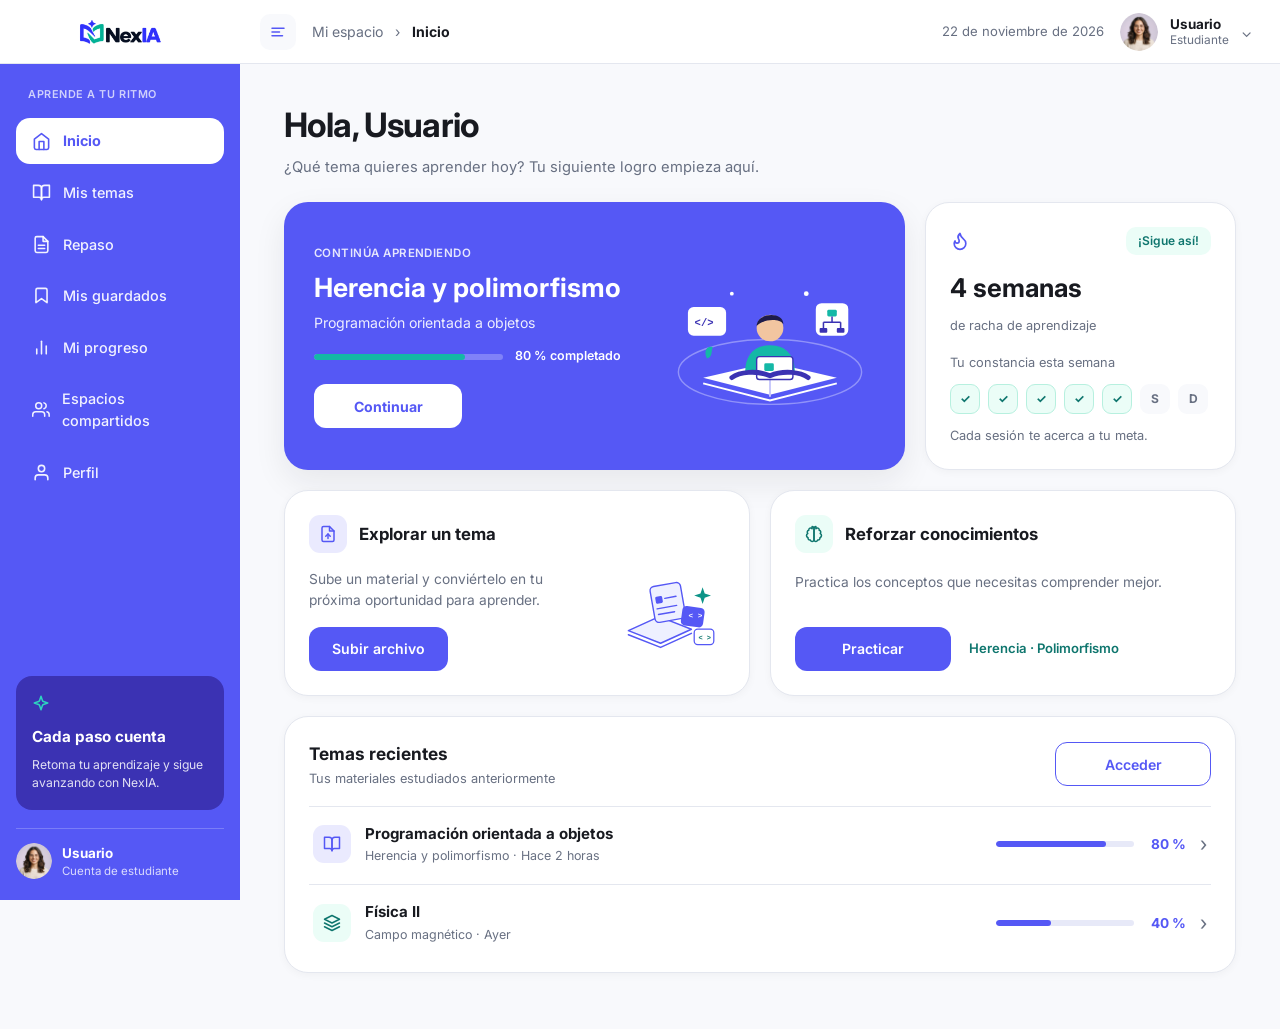
==== commit 25edcc4d: "feat: add shared spaces flow and landing interactive tab improvements" ====
--- a/app.html
+++ b/app.html
@@ -4,6 +4,7 @@
   <meta charset="UTF-8">
   <meta name="viewport" content="width=device-width, initial-scale=1.0">
   <title>NexIA — Mi espacio</title>
+  <link rel="icon" type="image/png" href="assets/img/favicon.png">
   <link rel="preconnect" href="https://fonts.googleapis.com">
   <link rel="preconnect" href="https://fonts.gstatic.com" crossorigin>
   <link href="https://fonts.googleapis.com/css2?family=Inter:wght@400;500;600;700&display=swap" rel="stylesheet">
@@ -11,6 +12,7 @@
   <link rel="stylesheet" href="css/app.css">
 </head>
 <body class="app-body">
+  <a href="#contenido-principal" class="skip-link">Saltar al contenido</a>
   <svg class="svg-sprite" aria-hidden="true">
     <defs>
       <symbol id="illus-doc" viewBox="0 0 160 125">
@@ -49,6 +51,23 @@
         <circle cx="70" cy="30" r="2" fill="#FFFFFF"/>
         <path d="M44 98C40 90 44 84 50 86C48 92 50 96 44 98Z" fill="#14B8A6"/>
       </symbol>
+      <symbol id="illus-team" viewBox="0 0 220 130">
+        <rect x="74" y="14" width="38" height="24" rx="5" fill="#FFFFFF" stroke="#5558F5" stroke-width="1.6"/>
+        <line x1="80" y1="22" x2="104" y2="22" stroke="#5558F5" stroke-width="1.6" stroke-linecap="round"/>
+        <line x1="80" y1="29" x2="96" y2="29" stroke="#14B8A6" stroke-width="1.6" stroke-linecap="round"/>
+        <rect x="128" y="16" width="30" height="20" rx="5" fill="#5558F5"/>
+        <line x1="134" y1="24" x2="152" y2="24" stroke="#FFFFFF" stroke-width="1.6" stroke-linecap="round"/>
+        <line x1="134" y1="30" x2="146" y2="30" stroke="#C7C8FB" stroke-width="1.6" stroke-linecap="round"/>
+        <circle cx="62" cy="54" r="14" fill="#F2C5A0" stroke="#181A20" stroke-width="1.5"/>
+        <path d="M48 52C48 40 76 38 76 52C70 46 54 46 48 52Z" fill="#181A20"/>
+        <path d="M38 112C38 86 48 74 62 74C76 74 86 86 86 112Z" fill="#7C7FF7" stroke="#181A20" stroke-width="1.5"/>
+        <circle cx="158" cy="54" r="14" fill="#8D5A3C" stroke="#181A20" stroke-width="1.5"/>
+        <circle cx="158" cy="40" r="12" fill="#181A20"/>
+        <path d="M134 112C134 86 144 74 158 74C172 74 182 86 182 112Z" fill="#14B8A6" stroke="#181A20" stroke-width="1.5"/>
+        <rect x="78" y="76" width="64" height="38" rx="6" fill="#5558F5" stroke="#181A20" stroke-width="1.5"/>
+        <polygon points="110,90 114,96 110,102 106,96" fill="#FFFFFF"/>
+        <rect x="68" y="114" width="84" height="6" rx="3" fill="#FFFFFF" stroke="#181A20" stroke-width="1.5"/>
+      </symbol>
     </defs>
   </svg>
 
@@ -153,6 +172,16 @@
             <span>Mi progreso</span>
           </button>
 
+          <button type="button" class="sidebar-nav__btn" data-nav-group="espacios" data-nav-target="espacios-crear">
+            <svg width="19" height="19" viewBox="0 0 24 24" fill="none" stroke="currentColor" stroke-width="2" stroke-linecap="round" stroke-linejoin="round">
+              <path d="M17 21v-2a4 4 0 0 0-4-4H5a4 4 0 0 0-4 4v2"></path>
+              <circle cx="9" cy="7" r="4"></circle>
+              <path d="M23 21v-2a4 4 0 0 0-3-3.87"></path>
+              <path d="M16 3.13a4 4 0 0 1 0 7.75"></path>
+            </svg>
+            <span>Espacios compartidos</span>
+          </button>
+
           <button type="button" class="sidebar-nav__btn" data-nav-group="perfil" data-nav-target="perfil">
             <svg width="19" height="19" viewBox="0 0 24 24" fill="none" stroke="currentColor" stroke-width="2" stroke-linecap="round" stroke-linejoin="round">
               <path d="M20 21v-2a4 4 0 0 0-4-4H8a4 4 0 0 0-4 4v2"></path>
@@ -184,7 +213,7 @@
       </div>
     </aside>
 
-    <main class="app-main">
+    <main class="app-main" id="contenido-principal">
       <section class="app-view is-active" data-view="inicio-dashboard" data-group="inicio" data-title="Inicio">
         <div class="view-header">
           <h1 class="view-title">Hola, Usuario</h1>
@@ -1885,6 +1914,632 @@
             <span>Tu cuenta está protegida.</span>
           </span>
         </div>
+      </section>
+
+      <section class="app-view" data-view="espacios-crear" data-group="espacios" data-title="Espacios compartidos">
+        <div class="view-header">
+          <p class="view-eyebrow">APRENDIZAJE COLABORATIVO</p>
+          <h1 class="view-title">Espacios compartidos</h1>
+          <p class="view-subtitle">Crea experiencias de aprendizaje con IA o participa mediante un código.</p>
+        </div>
+
+        <div class="spaces-tabs" role="tablist" aria-label="Navegación de espacios compartidos">
+          <button type="button" class="spaces-tab is-active" role="tab" aria-selected="true" data-nav-target="espacios-crear">Crear espacio</button>
+          <button type="button" class="spaces-tab" role="tab" aria-selected="false" data-nav-target="espacios-unirse">Unirse</button>
+          <button type="button" class="spaces-tab" role="tab" aria-selected="false" data-nav-target="espacios-lista">Mis espacios</button>
+        </div>
+
+        <div class="spaces-grid">
+          <article class="spaces-form-card">
+            <h2 class="spaces-card__title">Crear nuevo espacio</h2>
+            <p class="spaces-card__sub">Convierte tu material en una experiencia para compartir.</p>
+
+            <div class="form-group">
+              <label for="spaceTopicInput" class="form-label">Tema de aprendizaje</label>
+              <input type="text" id="spaceTopicInput" class="form-input" placeholder="Ej. Herencia y polimorfismo">
+            </div>
+
+            <div class="space-dropzone">
+              <p class="space-dropzone__title">Material de aprendizaje</p>
+              <p class="space-dropzone__sub">Arrastra tu material aquí o selecciona un archivo</p>
+              <p class="space-dropzone__meta">PDF o DOCX · Tu contenido guía las preguntas</p>
+              <input type="file" id="spaceFileInput" accept=".pdf,.doc,.docx" hidden>
+              <button type="button" class="app-btn app-btn--outline app-btn--sm" id="spaceSelectFileBtn">Seleccionar archivo</button>
+            </div>
+
+            <div class="form-group">
+              <span class="form-label">Cantidad de preguntas</span>
+              <div class="space-qty-grid" role="radiogroup" aria-label="Cantidad de preguntas">
+                <label class="space-qty-card">
+                  <input type="radio" name="spaceQty" value="5">
+                  <span>5 preguntas</span>
+                </label>
+                <label class="space-qty-card is-selected">
+                  <input type="radio" name="spaceQty" value="10" checked>
+                  <span>10 preguntas</span>
+                </label>
+              </div>
+            </div>
+
+            <button type="button" class="app-btn app-btn--primary app-btn--full" id="generateSpaceBtn" data-nav-target="espacios-creado">Generar preguntas con IA</button>
+          </article>
+
+          <aside class="spaces-promo-card">
+            <div>
+              <h2 class="spaces-promo-card__title">Una idea. Muchas formas de aprender.</h2>
+              <p class="spaces-promo-card__text">Tú compartes el conocimiento. NexIA te ayuda a ponerlo en práctica.</p>
+            </div>
+            <div class="spaces-promo-card__illus-box">
+              <svg viewBox="0 0 220 130" aria-hidden="true"><use href="#illus-team"></use></svg>
+            </div>
+            <ol class="spaces-promo-steps">
+              <li><strong>01</strong><span>Sube tu material</span></li>
+              <li><strong>02</strong><span>Genera preguntas con IA</span></li>
+              <li><strong>03</strong><span>Aprende y comparte</span></li>
+            </ol>
+          </aside>
+        </div>
+
+        <p class="view-footnote">Tus preguntas se generan a partir del tema y del material que adjuntes.</p>
+      </section>
+
+      <section class="app-view" data-view="espacios-unirse" data-group="espacios" data-title="Espacios compartidos">
+        <div class="view-header">
+          <p class="view-eyebrow">APRENDIZAJE COLABORATIVO</p>
+          <h1 class="view-title">Espacios compartidos</h1>
+          <p class="view-subtitle">Crea experiencias de aprendizaje con IA o participa mediante un código.</p>
+        </div>
+
+        <div class="spaces-tabs" role="tablist" aria-label="Navegación de espacios compartidos">
+          <button type="button" class="spaces-tab" role="tab" aria-selected="false" data-nav-target="espacios-crear">Crear espacio</button>
+          <button type="button" class="spaces-tab is-active" role="tab" aria-selected="true" data-nav-target="espacios-unirse">Unirse</button>
+          <button type="button" class="spaces-tab" role="tab" aria-selected="false" data-nav-target="espacios-lista">Mis espacios</button>
+        </div>
+
+        <div class="spaces-grid">
+          <article class="spaces-form-card">
+            <svg width="24" height="24" viewBox="0 0 24 24" fill="none" stroke="#5558F5" stroke-width="2" stroke-linecap="round" stroke-linejoin="round" aria-hidden="true">
+              <path d="M21 2l-2 2m-7.61 7.61a5.5 5.5 0 1 1-7.778 7.778 5.5 5.5 0 0 1 7.777-7.777zm0 0L15.5 7.5m0 0l3 3L22 7l-3-3m-3.5 3.5L19 4"></path>
+            </svg>
+            <h2 class="spaces-card__title">Unirse a un espacio</h2>
+            <p class="spaces-card__sub">Ingresa el código que te compartieron para acceder a las preguntas y aprender con tu grupo.</p>
+
+            <div class="form-group">
+              <label for="spaceCodeInput" class="form-label">Código del espacio</label>
+              <input type="text" id="spaceCodeInput" class="form-input" value="NX4821">
+            </div>
+
+            <button type="button" class="app-btn app-btn--primary app-btn--full" data-nav-target="espacios-ejercicio">Continuar</button>
+
+            <hr class="scheduled-divider">
+
+            <p class="view-eyebrow">ESPACIO ENCONTRADO</p>
+            <div class="space-found-card">
+              <div>
+                <h3 class="space-found-card__title">Herencia y polimorfismo</h3>
+                <p class="space-found-card__course">Programación orientada a objetos</p>
+                <p class="space-found-card__meta">Código NX4821 · 10 preguntas</p>
+              </div>
+              <button type="button" class="app-btn app-btn--primary" data-nav-target="espacios-ejercicio">Unirse</button>
+            </div>
+          </article>
+
+          <aside class="spaces-promo-card">
+            <div>
+              <h2 class="spaces-promo-card__title">El conocimiento crece cuando se comparte.</h2>
+              <p class="spaces-promo-card__text">Conecta con tu grupo y pon a prueba lo que sabes, una pregunta a la vez.</p>
+            </div>
+            <div class="spaces-promo-card__illus-box">
+              <svg viewBox="0 0 220 130" aria-hidden="true"><use href="#illus-team"></use></svg>
+            </div>
+            <ol class="spaces-promo-steps">
+              <li><strong>01</strong><span>Ingresa el código</span></li>
+              <li><strong>02</strong><span>Encuentra tu espacio</span></li>
+              <li><strong>03</strong><span>Responde a tu ritmo</span></li>
+            </ol>
+          </aside>
+        </div>
+
+        <p class="view-footnote">Solo necesitas el código de tu espacio para comenzar.</p>
+      </section>
+
+      <section class="app-view" data-view="espacios-lista" data-group="espacios" data-title="Espacios compartidos">
+        <div class="view-header">
+          <p class="view-eyebrow">APRENDIZAJE COLABORATIVO</p>
+          <h1 class="view-title">Espacios compartidos</h1>
+          <p class="view-subtitle">Crea experiencias de aprendizaje con IA o participa mediante un código.</p>
+        </div>
+
+        <div class="spaces-tabs" role="tablist" aria-label="Navegación de espacios compartidos">
+          <button type="button" class="spaces-tab" role="tab" aria-selected="false" data-nav-target="espacios-crear">Crear espacio</button>
+          <button type="button" class="spaces-tab" role="tab" aria-selected="false" data-nav-target="espacios-unirse">Unirse</button>
+          <button type="button" class="spaces-tab is-active" role="tab" aria-selected="true" data-nav-target="espacios-lista">Mis espacios</button>
+        </div>
+
+        <div class="spaces-list-header">
+          <div>
+            <h2 class="spaces-card__title">Mis espacios</h2>
+            <p class="spaces-card__sub">2 espacios para seguir aprendiendo en equipo</p>
+          </div>
+          <button type="button" class="app-btn app-btn--outline app-btn--sm" data-nav-target="espacios-crear">Ejemplos</button>
+        </div>
+
+        <div class="spaces-list">
+          <article class="space-list-card">
+            <div class="space-list-card__preview space-list-card__preview--dark">
+              <p class="code-block__lang">&lt;/&gt; JavaScript · POO</p>
+<pre class="code-block__pre"><code>class Animal {
+  hablar() { ... }
+}
+class Perro extends Animal {
+  hablar() { return "Guau"; }
+}</code></pre>
+            </div>
+            <div class="space-list-card__body">
+              <span class="status-chip status-chip--purple">PROGRAMACIÓN</span>
+              <h3 class="space-list-card__title">Herencia y polimorfismo</h3>
+              <p class="space-list-card__desc">Descubre cómo las clases comparten y transforman comportamientos.</p>
+              <div class="space-list-card__meta">
+                <span class="space-code-text">Código: NX4821</span>
+                <span>24 participantes</span>
+              </div>
+              <div class="space-list-card__footer">
+                <div class="avatar-stack">
+                  <span class="avatar-mini avatar-mini--mint">A</span>
+                  <span class="avatar-mini avatar-mini--purple">M</span>
+                  <span class="avatar-mini avatar-mini--purple">L</span>
+                  <span class="avatar-stack__more">+21 estudiantes</span>
+                </div>
+                <button type="button" class="app-btn app-btn--primary app-btn--wide" data-nav-target="espacios-analisis">Ver análisis</button>
+              </div>
+            </div>
+          </article>
+
+          <article class="space-list-card">
+            <div class="space-list-card__preview space-list-card__preview--mint">
+              <p class="circuit-title">CIRCUITO EN SERIE</p>
+              <svg viewBox="0 0 180 76" width="170" height="72" aria-hidden="true">
+                <rect x="20" y="18" width="140" height="44" fill="none" stroke="#0F766E" stroke-width="2"/>
+                <rect x="64" y="12" width="52" height="12" fill="#C6FAEA"/>
+                <polyline points="64,18 70,12 78,24 86,12 94,24 102,12 110,24 116,18" fill="none" stroke="#0F766E" stroke-width="2"/>
+                <circle cx="160" cy="40" r="10" fill="#C6FAEA" stroke="#0F766E" stroke-width="2"/>
+                <line x1="154" y1="34" x2="166" y2="46" stroke="#0F766E" stroke-width="2"/>
+                <line x1="166" y1="34" x2="154" y2="46" stroke="#0F766E" stroke-width="2"/>
+                <rect x="12" y="34" width="16" height="12" fill="#C6FAEA"/>
+                <line x1="12" y1="37" x2="28" y2="37" stroke="#0F766E" stroke-width="2.5"/>
+                <line x1="16" y1="43" x2="24" y2="43" stroke="#0F766E" stroke-width="2.5"/>
+              </svg>
+              <p class="circuit-formula">V = I × R</p>
+            </div>
+            <div class="space-list-card__body">
+              <span class="status-chip status-chip--mint">FÍSICA</span>
+              <h3 class="space-list-card__title">Circuitos eléctricos</h3>
+              <p class="space-list-card__desc">Explora cómo se relacionan el voltaje, la corriente y la resistencia.</p>
+              <div class="space-list-card__meta">
+                <span class="space-code-text">Código: NX7392</span>
+                <span>12 participantes</span>
+              </div>
+              <div class="space-list-card__footer">
+                <div class="avatar-stack">
+                  <span class="avatar-mini avatar-mini--mint">A</span>
+                  <span class="avatar-mini avatar-mini--purple">M</span>
+                  <span class="avatar-mini avatar-mini--purple">L</span>
+                  <span class="avatar-stack__more">+9 estudiantes</span>
+                </div>
+                <button type="button" class="app-btn app-btn--primary app-btn--wide" data-nav-target="espacios-analisis">Ver análisis</button>
+              </div>
+            </div>
+          </article>
+        </div>
+
+        <p class="view-footnote">Cada espacio, una nueva oportunidad para entender mejor.</p>
+      </section>
+
+      <section class="app-view" data-view="espacios-creado" data-group="espacios" data-title="Espacios compartidos">
+        <div class="view-header">
+          <p class="view-eyebrow">ESPACIOS COMPARTIDOS</p>
+          <h1 class="view-title">Espacio creado</h1>
+          <p class="view-subtitle">Tu espacio de aprendizaje ya está listo para compartir.</p>
+        </div>
+
+        <article class="space-created-card">
+          <div class="space-created-card__top">
+            <div>
+              <p class="continue-card__eyebrow">PROGRAMACIÓN ORIENTADA A OBJETOS</p>
+              <h2 class="space-created-card__title" id="createdSpaceTitle">Herencia y polimorfismo</h2>
+              <p class="space-created-card__date">Creado el 22 de nov. de 2026</p>
+            </div>
+            <span class="status-chip status-chip--mint" id="createdSpaceQty">10 preguntas</span>
+          </div>
+
+          <div class="space-created-card__bottom">
+            <p class="form-label">Código del espacio</p>
+            <div class="space-code-row">
+              <button type="button" class="space-code-copy" id="copySpaceCodeBtn" aria-label="Copiar código NX4821">
+                <span>NX4821</span>
+                <svg width="18" height="18" viewBox="0 0 24 24" fill="none" stroke="currentColor" stroke-width="2" stroke-linecap="round" stroke-linejoin="round" aria-hidden="true">
+                  <rect x="9" y="9" width="13" height="13" rx="2" ry="2"></rect>
+                  <path d="M5 15H4a2 2 0 0 1-2-2V4a2 2 0 0 1 2-2h9a2 2 0 0 1 2 2v1"></path>
+                </svg>
+              </button>
+              <p class="space-code-row__desc" id="copyCodeFeedback">Comparte este código con los demás para que puedan unirse y responder.</p>
+            </div>
+
+            <div class="space-created-actions">
+              <div class="space-created-actions__left">
+                <button type="button" class="app-btn app-btn--outline app-btn--sm" data-nav-target="espacios-ejercicio">Ver preguntas</button>
+                <button type="button" class="app-btn app-btn--outline app-btn--sm" data-nav-target="espacios-analisis">Ver participantes</button>
+              </div>
+              <button type="button" class="app-btn app-btn--primary app-btn--wide" id="shareSpaceCodeBtn">Compartir código</button>
+            </div>
+          </div>
+        </article>
+
+        <div class="space-created-bottom-grid">
+          <article class="spaces-form-card">
+            <h2 class="spaces-card__title">Un concepto, distintas respuestas</h2>
+            <p class="spaces-card__sub">Así se conectan la herencia y el polimorfismo.</p>
+            <div class="class-diagram">
+              <span class="class-diagram__parent">Animal · hablar()</span>
+              <span class="class-diagram__lines" aria-hidden="true"></span>
+              <div class="class-diagram__children">
+                <span class="class-diagram__child">Perro → “Guau”</span>
+                <span class="class-diagram__child">Gato → “Miau”</span>
+              </div>
+            </div>
+          </article>
+
+          <aside class="space-next-card">
+            <div class="spaces-promo-card__illus-box">
+              <svg viewBox="0 0 220 130" aria-hidden="true"><use href="#illus-team"></use></svg>
+            </div>
+            <h3 class="space-next-card__title">El siguiente paso es compartir.</h3>
+            <p class="space-next-card__text">Tu grupo ya tiene un punto de encuentro.</p>
+          </aside>
+        </div>
+      </section>
+
+      <section class="app-view" data-view="espacios-ejercicio" data-group="espacios" data-title="Espacios compartidos">
+        <div class="space-exercise-header">
+          <div>
+            <p class="view-eyebrow">ESPACIOS COMPARTIDOS / EN PRÁCTICA</p>
+            <h1 class="view-title">Herencia y polimorfismo</h1>
+          </div>
+          <span class="status-chip status-chip--purple">NX4821</span>
+        </div>
+
+        <div class="space-progress-row">
+          <div class="space-progress-row__meta">
+            <strong>Pregunta 8 de 10</strong>
+            <span class="space-code-text">80 % completado</span>
+          </div>
+          <div class="progress-track">
+            <span class="progress-fill" style="width: 80%"></span>
+          </div>
+        </div>
+
+        <div class="quiz-layout">
+          <article class="quiz-card">
+            <span class="status-chip status-chip--mint">SELECCIÓN ÚNICA</span>
+            <h2 class="quiz-card__question">¿Cuál es la principal ventaja del polimorfismo?</h2>
+            <p class="quiz-card__hint">Selecciona una respuesta para continuar.</p>
+
+            <div class="quiz-options" id="spaceExerciseOptions" role="radiogroup" aria-label="Opciones del ejercicio">
+              <button type="button" class="quiz-option" role="radio" aria-checked="false">
+                <span class="quiz-option__mark" aria-hidden="true"></span>
+                <span class="quiz-option__text">A) Reutilizar código</span>
+              </button>
+              <button type="button" class="quiz-option is-selected" role="radio" aria-checked="true">
+                <span class="quiz-option__mark" aria-hidden="true"></span>
+                <span class="quiz-option__text">B) Permitir que un mismo método tenga diferentes comportamientos</span>
+              </button>
+              <button type="button" class="quiz-option" role="radio" aria-checked="false">
+                <span class="quiz-option__mark" aria-hidden="true"></span>
+                <span class="quiz-option__text">C) Evitar la herencia entre clases</span>
+              </button>
+              <button type="button" class="quiz-option" role="radio" aria-checked="false">
+                <span class="quiz-option__mark" aria-hidden="true"></span>
+                <span class="quiz-option__text">D) Aumentar el número de clases</span>
+              </button>
+            </div>
+
+            <p class="quiz-card__note">Puedes cambiar tu respuesta antes de avanzar.</p>
+          </article>
+
+          <aside class="space-exercise-side">
+            <div class="code-block">
+              <p class="code-block__lang">&lt;/&gt; JavaScript</p>
+<pre class="code-block__pre"><code><span class="ln">01</span>class Animal {
+<span class="ln">02</span>  hablar() { return "..."; }
+<span class="ln">03</span>}
+<span class="ln">04</span>
+<span class="ln">05</span>class Perro extends Animal {
+<span class="ln">06</span>  hablar() { return "Guau"; }
+<span class="ln">07</span>}
+<span class="ln">08</span>
+<span class="ln">09</span>class Gato extends Animal {
+<span class="ln">10</span>  hablar() { return "Miau"; }
+<span class="ln">11</span>}</code></pre>
+            </div>
+
+            <div class="space-tip-card">
+              <h3 class="space-tip-card__title">Piensa en el comportamiento</h3>
+              <p class="space-tip-card__text">Observa el método hablar() en cada clase. ¿Qué se mantiene y qué cambia entre los objetos?</p>
+            </div>
+          </aside>
+        </div>
+
+        <div class="flashcard-nav space-exercise-footer">
+          <button type="button" class="app-btn app-btn--outline app-btn--wide" data-nav-target="espacios-unirse">← Anterior</button>
+          <span class="quiz-card__note">Avanza a tu ritmo. Cada pregunta cuenta.</span>
+          <button type="button" class="app-btn app-btn--primary app-btn--wide" data-nav-target="espacios-completado">Siguiente →</button>
+        </div>
+      </section>
+
+      <section class="app-view" data-view="espacios-completado" data-group="espacios" data-title="Espacios compartidos">
+        <div class="view-header">
+          <p class="view-eyebrow">ESPACIOS COMPARTIDOS / ACTIVIDAD COMPLETADA</p>
+        </div>
+
+        <article class="space-done-card">
+          <div class="space-done-card__check" aria-hidden="true">✓</div>
+          <h1 class="space-done-card__title">¡Respuestas enviadas correctamente!</h1>
+          <p class="space-done-card__sub">Has completado las 10 preguntas del espacio</p>
+          <p class="space-done-card__topic">Herencia y polimorfismo</p>
+          <span class="status-chip status-chip--mint">10 de 10 preguntas completadas</span>
+
+          <div class="space-done-stats">
+            <div class="stat-card">
+              <span class="icon-box icon-box--purple" aria-hidden="true">
+                <svg width="18" height="18" viewBox="0 0 24 24" fill="none" stroke="currentColor" stroke-width="2" stroke-linecap="round" stroke-linejoin="round">
+                  <path d="M14 2H6a2 2 0 0 0-2 2v16a2 2 0 0 0 2 2h12a2 2 0 0 0 2-2V8z"></path>
+                  <polyline points="14 2 14 8 20 8"></polyline>
+                </svg>
+              </span>
+              <div>
+                <p class="stat-card__value">10</p>
+                <p class="stat-card__label">Preguntas</p>
+              </div>
+            </div>
+
+            <div class="stat-card">
+              <span class="icon-box icon-box--purple" aria-hidden="true">✓</span>
+              <div>
+                <p class="stat-card__value">10</p>
+                <p class="stat-card__label">Respondidas</p>
+              </div>
+            </div>
+
+            <div class="stat-card">
+              <span class="icon-box icon-box--purple" aria-hidden="true">
+                <svg width="18" height="18" viewBox="0 0 24 24" fill="none" stroke="currentColor" stroke-width="2" stroke-linecap="round" stroke-linejoin="round">
+                  <circle cx="12" cy="12" r="10"></circle>
+                  <polyline points="12 6 12 12 16 14"></polyline>
+                </svg>
+              </span>
+              <div>
+                <p class="stat-card__value">12 min</p>
+                <p class="stat-card__label">Tiempo total</p>
+              </div>
+            </div>
+          </div>
+
+          <div class="space-done-actions">
+            <button type="button" class="app-btn app-btn--primary app-btn--full" data-nav-target="espacios-analisis">Ver mis resultados</button>
+            <button type="button" class="app-btn app-btn--outline app-btn--full" data-nav-target="espacios-lista">Volver a espacios compartidos</button>
+          </div>
+        </article>
+
+        <p class="auth-caption">Cada práctica es un paso más hacia lo que quieres aprender.</p>
+      </section>
+
+      <section class="app-view" data-view="espacios-analisis" data-group="espacios" data-title="Espacios compartidos">
+        <div class="view-header">
+          <p class="view-eyebrow">ESPACIOS COMPARTIDOS / RESULTADOS DEL GRUPO</p>
+          <h1 class="view-title">Análisis IA del espacio</h1>
+          <p class="view-subtitle">Resultados y recomendaciones basadas en el desempeño del grupo.</p>
+        </div>
+
+        <article class="analysis-hero">
+          <div>
+            <h2 class="analysis-hero__title">Herencia y polimorfismo</h2>
+            <p class="analysis-hero__meta">Código: NX4821 · 10 preguntas</p>
+            <p class="analysis-hero__date">Creado el 20 de nov. de 2026</p>
+          </div>
+          <button type="button" class="app-btn app-btn--white">Exportar reporte</button>
+        </article>
+
+        <div class="analysis-kpis">
+          <article class="stat-card stat-card--tall">
+            <div class="stat-card__top">
+              <span class="icon-box icon-box--purple" aria-hidden="true">
+                <svg width="18" height="18" viewBox="0 0 24 24" fill="none" stroke="currentColor" stroke-width="2" stroke-linecap="round" stroke-linejoin="round">
+                  <path d="M17 21v-2a4 4 0 0 0-4-4H5a4 4 0 0 0-4 4v2"></path>
+                  <circle cx="9" cy="7" r="4"></circle>
+                </svg>
+              </span>
+              <p class="stat-card__value">24</p>
+            </div>
+            <div>
+              <p class="stat-card__label">Participantes</p>
+              <p class="stat-card__foot">Estudiantes en el espacio</p>
+            </div>
+          </article>
+
+          <article class="stat-card stat-card--tall">
+            <div class="stat-card__top">
+              <span class="icon-box icon-box--mint" aria-hidden="true">✓</span>
+              <p class="stat-card__value">68%</p>
+            </div>
+            <div>
+              <p class="stat-card__label">Acierto general</p>
+              <p class="stat-card__foot">Resultado global del grupo</p>
+            </div>
+          </article>
+
+          <article class="stat-card stat-card--tall">
+            <div class="stat-card__top">
+              <span class="icon-box icon-box--purple" aria-hidden="true">
+                <svg width="18" height="18" viewBox="0 0 24 24" fill="none" stroke="currentColor" stroke-width="2" stroke-linecap="round" stroke-linejoin="round">
+                  <path d="M14 2H6a2 2 0 0 0-2 2v16a2 2 0 0 0 2 2h12a2 2 0 0 0 2-2V8z"></path>
+                  <polyline points="14 2 14 8 20 8"></polyline>
+                </svg>
+              </span>
+              <p class="stat-card__value">7/10</p>
+            </div>
+            <div>
+              <p class="stat-card__label">Preguntas promedio</p>
+              <p class="stat-card__foot">Respuestas correctas</p>
+            </div>
+          </article>
+
+          <article class="stat-card stat-card--tall">
+            <div class="stat-card__top">
+              <span class="icon-box icon-box--purple" aria-hidden="true">
+                <svg width="18" height="18" viewBox="0 0 24 24" fill="none" stroke="currentColor" stroke-width="2" stroke-linecap="round" stroke-linejoin="round">
+                  <circle cx="12" cy="12" r="10"></circle>
+                  <polyline points="12 6 12 12 16 14"></polyline>
+                </svg>
+              </span>
+              <p class="stat-card__value">12 min</p>
+            </div>
+            <div>
+              <p class="stat-card__label">Tiempo promedio</p>
+              <p class="stat-card__foot">Por estudiante</p>
+            </div>
+          </article>
+        </div>
+
+        <div class="analysis-mid-grid">
+          <article class="chart-card chart-card--flush">
+            <h2 class="chart-card__title">Desempeño por tema</h2>
+            <p class="chart-card__sub">Porcentaje de respuestas correctas</p>
+
+            <div class="topic-bars">
+              <div class="topic-bar-item">
+                <div class="topic-bar-item__head"><span>Herencia</span><span class="space-code-text">80%</span></div>
+                <div class="progress-track"><span class="progress-fill" style="width: 80%"></span></div>
+              </div>
+              <div class="topic-bar-item">
+                <div class="topic-bar-item__head"><span>Polimorfismo</span><span class="space-code-text">40%</span></div>
+                <div class="progress-track"><span class="progress-fill" style="width: 40%"></span></div>
+              </div>
+              <div class="topic-bar-item">
+                <div class="topic-bar-item__head"><span>Sobreescritura de métodos</span><span class="space-code-text">60%</span></div>
+                <div class="progress-track"><span class="progress-fill" style="width: 60%"></span></div>
+              </div>
+              <div class="topic-bar-item">
+                <div class="topic-bar-item__head"><span>Clases abstractas</span><span class="space-code-text">80%</span></div>
+                <div class="progress-track"><span class="progress-fill" style="width: 80%"></span></div>
+              </div>
+            </div>
+          </article>
+
+          <article class="analysis-rec-card">
+            <p class="analysis-rec-card__eyebrow">
+              <svg width="16" height="16" viewBox="0 0 24 24" fill="none" stroke="currentColor" stroke-width="2" stroke-linecap="round" stroke-linejoin="round" aria-hidden="true">
+                <path d="M12 3l1.9 5.8a2 2 0 0 0 1.3 1.3L21 12l-5.8 1.9a2 2 0 0 0-1.3 1.3L12 21l-1.9-5.8a2 2 0 0 0-1.3-1.3L3 12l5.8-1.9a2 2 0 0 0 1.3-1.3L12 3z"></path>
+              </svg>
+              <span>Recomendación de NexIA</span>
+            </p>
+            <h2 class="analysis-rec-card__title">Refuerza el polimorfismo</h2>
+            <p class="analysis-rec-card__text">
+              El grupo alcanza un 40% de acierto en este tema, frente al 80% en herencia. Trabaja con un mismo método en distintas subclases para comparar sus comportamientos.
+            </p>
+            <div class="analysis-rec-card__next">
+              <p class="view-eyebrow">PRÓXIMA PRÁCTICA</p>
+              <p class="analysis-rec-card__next-title">Perro y Gato: dos formas de hablar()</p>
+            </div>
+          </article>
+        </div>
+
+        <div class="analysis-bottom-grid">
+          <article class="chart-card chart-card--flush">
+            <h2 class="chart-card__title">Preguntas con mayor dificultad</h2>
+            <table class="difficulty-table">
+              <thead>
+                <tr>
+                  <th>#</th>
+                  <th>Pregunta / tema</th>
+                  <th>Aciertos</th>
+                </tr>
+              </thead>
+              <tbody>
+                <tr>
+                  <td class="space-code-text">4</td>
+                  <td>
+                    <p class="difficulty-table__q">¿Cuál es el resultado del siguiente ejemplo de polimorfismo?</p>
+                    <p class="difficulty-table__topic">Polimorfismo</p>
+                  </td>
+                  <td><span class="status-chip status-chip--purple">32%</span></td>
+                </tr>
+                <tr>
+                  <td class="space-code-text">7</td>
+                  <td>
+                    <p class="difficulty-table__q">Identifica la ventaja principal del polimorfismo.</p>
+                    <p class="difficulty-table__topic">Polimorfismo</p>
+                  </td>
+                  <td><span class="status-chip status-chip--purple">32%</span></td>
+                </tr>
+                <tr>
+                  <td class="space-code-text">9</td>
+                  <td>
+                    <p class="difficulty-table__q">¿Qué método se ejecuta en la sobreescritura?</p>
+                    <p class="difficulty-table__topic">Sobreescritura de métodos</p>
+                  </td>
+                  <td><span class="status-chip status-chip--purple">32%</span></td>
+                </tr>
+              </tbody>
+            </table>
+          </article>
+
+          <article class="chart-card chart-card--flush">
+            <h2 class="chart-card__title">Distribución del grupo</h2>
+            <p class="chart-card__sub">Un vistazo al nivel de comprensión</p>
+
+            <div class="group-dist-layout">
+              <div class="donut donut--lg" role="img" aria-label="24 estudiantes: 33% dominan el tema, 42% comprensión parcial, 25% requieren refuerzo">
+                <svg viewBox="0 0 120 120" width="136" height="136">
+                  <circle cx="60" cy="60" r="46" fill="none" stroke="#9CA3AF" stroke-width="14" stroke-dasharray="72.26 289.03" stroke-dashoffset="0" transform="rotate(-90 60 60)"/>
+                  <circle cx="60" cy="60" r="46" fill="none" stroke="#5558F5" stroke-width="14" stroke-dasharray="95.38 289.03" stroke-dashoffset="-72.26" transform="rotate(-90 60 60)"/>
+                  <circle cx="60" cy="60" r="46" fill="none" stroke="#14B8A6" stroke-width="14" stroke-dasharray="121.39 289.03" stroke-dashoffset="-167.64" transform="rotate(-90 60 60)"/>
+                </svg>
+                <div class="donut__center">
+                  <span class="donut__num">24</span>
+                  <span class="donut__sub">estudiantes</span>
+                </div>
+              </div>
+
+              <ul class="dist-legend">
+                <li>
+                  <span class="dist-dot dist-dot--purple"></span>
+                  <div>
+                    <p class="dist-legend__title">Dominan el tema</p>
+                    <p class="dist-legend__sub">8 estudiantes · 33%</p>
+                  </div>
+                </li>
+                <li>
+                  <span class="dist-dot dist-dot--mint"></span>
+                  <div>
+                    <p class="dist-legend__title">Comprensión parcial</p>
+                    <p class="dist-legend__sub">10 estudiantes · 42%</p>
+                  </div>
+                </li>
+                <li>
+                  <span class="dist-dot dist-dot--gray"></span>
+                  <div>
+                    <p class="dist-legend__title">Requieren refuerzo</p>
+                    <p class="dist-legend__sub">6 estudiantes · 25%</p>
+                  </div>
+                </li>
+              </ul>
+            </div>
+
+            <p class="stat-card__foot">Total: 24 estudiantes · 100% del grupo</p>
+          </article>
+        </div>
+
+        <p class="view-footnote">NexIA convierte los resultados en oportunidades de aprendizaje.</p>
       </section>
     </main>
   </div>
--- a/css/styles.css
+++ b/css/styles.css
@@ -75,6 +75,46 @@
   font: inherit;
 }
 
+.skip-link {
+  position: absolute;
+  top: -100px;
+  left: 16px;
+  z-index: 1000;
+  background-color: var(--color-primary-dark);
+  color: var(--color-text-on-primary);
+  padding: 12px 20px;
+  border-radius: var(--radius-sm);
+  font-size: 0.88rem;
+  font-weight: 700;
+  box-shadow: var(--shadow-card);
+  transition: top 0.15s ease;
+}
+
+.skip-link:focus {
+  top: 16px;
+}
+
+a:focus-visible,
+button:focus-visible,
+input:focus-visible,
+select:focus-visible,
+textarea:focus-visible,
+[tabindex]:focus-visible {
+  outline: 3px solid var(--color-primary-dark);
+  outline-offset: 2px;
+}
+
+.site-footer a:focus-visible,
+.site-footer button:focus-visible,
+.app-sidebar a:focus-visible,
+.app-sidebar button:focus-visible {
+  outline-color: var(--color-text-on-primary);
+}
+
+section[id] {
+  scroll-margin-top: 84px;
+}
+
 .container {
   width: 100%;
   max-width: var(--container-max);
@@ -124,10 +164,18 @@
 }
 
 .brand-logo {
+  display: inline-flex;
+  align-items: center;
   font-size: 1.75rem;
   font-weight: 700;
   color: var(--color-primary-text);
   letter-spacing: -0.02em;
+}
+
+.brand-logo-img {
+  height: 36px;
+  width: auto;
+  display: block;
 }
 
 .desktop-nav,
@@ -407,6 +455,11 @@
   padding: 56px 0;
 }
 
+.section-pathway .section-title,
+.section-features .section-title {
+  color: var(--color-text-on-primary);
+}
+
 .pathway-grid {
   margin-top: 32px;
   display: flex;
@@ -636,9 +689,17 @@
 .mode-option {
   padding: 14px 16px;
   border-radius: var(--radius-md);
+  border: 1px solid transparent;
   display: flex;
   flex-direction: column;
   gap: 6px;
+  text-align: left;
+  cursor: pointer;
+  transition: border-color 0.18s ease, background-color 0.18s ease;
+}
+
+.mode-option:hover {
+  border-color: var(--color-primary);
 }
 
 .mode-option--active {
@@ -697,10 +758,12 @@
 .format-tab {
   padding: 7px 18px;
   border-radius: var(--radius-sm);
+  border: none;
   background-color: var(--color-surface-muted);
   color: var(--color-text-muted);
   font-size: 0.76rem;
   font-weight: 600;
+  cursor: pointer;
 }
 
 .format-tab--active {
@@ -888,7 +951,9 @@
 }
 
 .radar-legend__line--before {
-  background-color: #989AF5;
+  background-color: transparent;
+  border-top: 2px dashed #989AF5;
+  height: 0;
 }
 
 .radar-legend__line--now {
@@ -917,6 +982,7 @@
 .site-footer {
   background-color: var(--color-primary);
   padding: 64px 0 56px;
+  color: var(--color-text-on-primary);
 }
 
 .footer-cta {
@@ -936,13 +1002,13 @@
 
 .footer-cta__subtitle {
   font-size: 0.92rem;
-  color: var(--color-text-main);
+  color: var(--color-text-on-primary);
   font-weight: 500;
 }
 
 .footer-divider {
   border: none;
-  border-top: 1px solid rgba(24, 26, 32, 0.35);
+  border-top: 1px solid rgba(255, 255, 255, 0.35);
   margin-bottom: 32px;
 }
 
@@ -962,7 +1028,7 @@
 
 .footer-brand__tagline {
   font-size: 0.78rem;
-  color: var(--color-text-main);
+  color: var(--color-text-on-primary);
   font-weight: 500;
 }
 
@@ -980,19 +1046,19 @@
 }
 
 .footer-copyright {
-  font-size: 0.68rem;
-  color: var(--color-text-main);
+  font-size: 0.74rem;
+  color: var(--color-text-on-primary);
 }
 
 .footer-link {
-  font-size: 0.76rem;
+  font-size: 0.78rem;
   font-weight: 500;
-  color: var(--color-text-main);
+  color: var(--color-text-on-primary);
   transition: opacity 0.2s ease;
 }
 
 .footer-link:hover {
-  opacity: 0.75;
+  opacity: 0.8;
 }
 
 .footer-bottom__right {
@@ -1009,7 +1075,7 @@
 }
 
 .footer-social-link {
-  color: var(--color-text-main);
+  color: var(--color-text-on-primary);
   display: inline-flex;
   align-items: center;
   justify-content: center;
@@ -1518,3 +1584,17 @@
     padding: 36px 34px;
   }
 }
+
+@media (prefers-reduced-motion: reduce) {
+  html {
+    scroll-behavior: auto;
+  }
+
+  *,
+  *::before,
+  *::after {
+    animation-duration: 0.01ms !important;
+    animation-iteration-count: 1 !important;
+    transition-duration: 0.01ms !important;
+  }
+}
--- a/css/app.css
+++ b/css/app.css
@@ -3193,6 +3193,789 @@
   color: var(--color-text-muted);
 }
 
+.view-eyebrow {
+  font-size: 0.72rem;
+  font-weight: 700;
+  letter-spacing: 0.05em;
+  text-transform: uppercase;
+  color: var(--color-primary);
+  margin-bottom: 4px;
+}
+
+.spaces-tabs {
+  background-color: var(--color-surface);
+  border: 1px solid var(--color-border);
+  border-radius: 14px;
+  padding: 5px;
+  display: grid;
+  grid-template-columns: repeat(3, 1fr);
+  gap: 6px;
+  margin-bottom: 24px;
+}
+
+.spaces-tab {
+  height: 40px;
+  border: none;
+  border-radius: 10px;
+  background: transparent;
+  color: var(--color-text-muted);
+  font-size: 0.86rem;
+  font-weight: 600;
+  cursor: pointer;
+}
+
+.spaces-tab.is-active {
+  background-color: var(--color-primary);
+  color: var(--color-text-on-primary);
+}
+
+.spaces-grid {
+  display: flex;
+  flex-direction: column;
+  gap: 22px;
+}
+
+.spaces-form-card {
+  background-color: var(--color-surface);
+  border: 1px solid var(--color-border);
+  border-radius: var(--radius-xl);
+  padding: 26px 24px;
+  display: flex;
+  flex-direction: column;
+  gap: 18px;
+  box-shadow: var(--shadow-sm);
+}
+
+.spaces-card__title {
+  font-size: 1.2rem;
+  font-weight: 700;
+  color: var(--color-text-main);
+}
+
+.spaces-card__sub {
+  font-size: 0.84rem;
+  color: var(--color-text-muted);
+  margin-top: -10px;
+}
+
+.space-dropzone {
+  background-color: var(--color-bg-main);
+  border: 1.5px dashed #9CA3AF;
+  border-radius: 16px;
+  padding: 20px;
+  display: flex;
+  flex-direction: column;
+  align-items: flex-start;
+  gap: 8px;
+}
+
+.space-dropzone__title {
+  font-size: 0.9rem;
+  font-weight: 700;
+  color: var(--color-text-main);
+}
+
+.space-dropzone__sub {
+  font-size: 0.82rem;
+  color: var(--color-text-muted);
+}
+
+.space-dropzone__meta {
+  font-size: 0.74rem;
+  color: var(--color-text-muted);
+  margin-bottom: 4px;
+}
+
+.space-qty-grid {
+  display: grid;
+  grid-template-columns: repeat(2, 1fr);
+  gap: 12px;
+}
+
+.space-qty-card {
+  border: 1px solid var(--color-input-border);
+  border-radius: 12px;
+  padding: 13px 16px;
+  display: flex;
+  align-items: center;
+  gap: 10px;
+  font-size: 0.86rem;
+  font-weight: 500;
+  color: var(--color-text-main);
+  cursor: pointer;
+}
+
+.space-qty-card input {
+  accent-color: var(--color-primary);
+}
+
+.space-qty-card.is-selected {
+  border-color: var(--color-primary);
+  background-color: #EFEFFE;
+  font-weight: 600;
+}
+
+.spaces-promo-card {
+  background-color: var(--color-primary);
+  color: var(--color-text-on-primary);
+  border-radius: var(--radius-xl);
+  padding: 28px 24px;
+  display: flex;
+  flex-direction: column;
+  justify-content: space-between;
+  gap: 20px;
+  box-shadow: var(--shadow-card);
+}
+
+.spaces-promo-card__title {
+  font-size: 1.4rem;
+  line-height: 1.2;
+  font-weight: 700;
+}
+
+.spaces-promo-card__text {
+  margin-top: 10px;
+  font-size: 0.85rem;
+  line-height: 1.5;
+  opacity: 0.9;
+}
+
+.spaces-promo-card__illus-box {
+  background-color: #F4F5FF;
+  border-radius: 16px;
+  padding: 18px;
+  display: flex;
+  justify-content: center;
+}
+
+.spaces-promo-card__illus-box svg {
+  width: 100%;
+  max-width: 210px;
+  height: auto;
+}
+
+.spaces-promo-steps {
+  list-style: none;
+  display: flex;
+  flex-direction: column;
+  gap: 12px;
+  font-size: 0.85rem;
+}
+
+.spaces-promo-steps li {
+  display: flex;
+  align-items: center;
+  gap: 12px;
+}
+
+.spaces-promo-steps strong {
+  opacity: 0.8;
+}
+
+.space-found-card {
+  background-color: var(--color-bg-main);
+  border: 1px solid var(--color-border);
+  border-radius: 16px;
+  padding: 18px 20px;
+  display: flex;
+  align-items: center;
+  justify-content: space-between;
+  gap: 16px;
+  flex-wrap: wrap;
+}
+
+.space-found-card__title {
+  font-size: 1.05rem;
+  font-weight: 700;
+  color: var(--color-text-main);
+}
+
+.space-found-card__course {
+  margin-top: 2px;
+  font-size: 0.8rem;
+  color: var(--color-text-muted);
+}
+
+.space-found-card__meta {
+  margin-top: 8px;
+  font-size: 0.78rem;
+  font-weight: 700;
+  color: var(--color-primary);
+}
+
+.spaces-list-header {
+  display: flex;
+  align-items: center;
+  justify-content: space-between;
+  gap: 16px;
+  margin-bottom: 18px;
+}
+
+.spaces-list {
+  display: flex;
+  flex-direction: column;
+  gap: 18px;
+}
+
+.space-list-card {
+  background-color: var(--color-surface);
+  border: 1px solid var(--color-border);
+  border-radius: var(--radius-xl);
+  padding: 20px;
+  display: flex;
+  flex-direction: column;
+  gap: 20px;
+  box-shadow: var(--shadow-sm);
+}
+
+.space-list-card__preview {
+  border-radius: 14px;
+  padding: 18px;
+  min-height: 150px;
+  display: flex;
+  flex-direction: column;
+  justify-content: center;
+}
+
+.space-list-card__preview--dark {
+  background-color: #1D1E2C;
+  color: #E2E8F0;
+}
+
+.space-list-card__preview--mint {
+  background-color: #C6FAEA;
+  color: #0F766E;
+  align-items: center;
+  gap: 10px;
+}
+
+.circuit-title {
+  align-self: flex-start;
+  font-size: 0.72rem;
+  font-weight: 700;
+  letter-spacing: 0.04em;
+  color: #181A20;
+}
+
+.circuit-formula {
+  font-size: 1rem;
+  font-weight: 700;
+  color: #181A20;
+}
+
+.space-list-card__body {
+  flex: 1;
+  display: flex;
+  flex-direction: column;
+  align-items: flex-start;
+  gap: 10px;
+}
+
+.space-list-card__title {
+  font-size: 1.25rem;
+  font-weight: 700;
+  color: var(--color-text-main);
+}
+
+.space-list-card__desc {
+  font-size: 0.85rem;
+  color: var(--color-text-muted);
+}
+
+.space-list-card__meta {
+  display: flex;
+  align-items: center;
+  gap: 32px;
+  font-size: 0.8rem;
+  color: var(--color-text-muted);
+}
+
+.space-code-text {
+  font-weight: 700;
+  color: var(--color-primary);
+}
+
+.space-list-card__footer {
+  width: 100%;
+  margin-top: 6px;
+  display: flex;
+  align-items: center;
+  justify-content: space-between;
+  gap: 14px;
+  flex-wrap: wrap;
+}
+
+.avatar-stack {
+  display: flex;
+  align-items: center;
+  gap: 6px;
+}
+
+.avatar-mini {
+  width: 28px;
+  height: 28px;
+  border-radius: 50%;
+  font-size: 0.76rem;
+  font-weight: 700;
+  display: inline-flex;
+  align-items: center;
+  justify-content: center;
+}
+
+.avatar-mini--mint {
+  background-color: var(--color-mint-badge);
+  color: var(--color-mint-text);
+}
+
+.avatar-mini--purple {
+  background-color: var(--color-primary-soft);
+  color: var(--color-primary);
+}
+
+.avatar-stack__more {
+  margin-left: 6px;
+  font-size: 0.76rem;
+  color: var(--color-text-muted);
+}
+
+.space-created-card {
+  background-color: var(--color-surface);
+  border: 1px solid var(--color-border);
+  border-radius: var(--radius-xl);
+  overflow: hidden;
+  box-shadow: var(--shadow-sm);
+}
+
+.space-created-card__top {
+  background-color: var(--color-primary);
+  color: var(--color-text-on-primary);
+  padding: 24px 28px;
+  display: flex;
+  align-items: flex-start;
+  justify-content: space-between;
+  gap: 16px;
+  flex-wrap: wrap;
+}
+
+.space-created-card__title {
+  margin-top: 6px;
+  font-size: 1.55rem;
+  font-weight: 700;
+}
+
+.space-created-card__date {
+  margin-top: 8px;
+  font-size: 0.78rem;
+  opacity: 0.88;
+}
+
+.space-created-card__bottom {
+  padding: 24px 28px;
+  display: flex;
+  flex-direction: column;
+  gap: 14px;
+}
+
+.space-code-row {
+  display: flex;
+  align-items: center;
+  gap: 20px;
+  flex-wrap: wrap;
+}
+
+.space-code-copy {
+  background-color: #EFEFFE;
+  color: var(--color-primary);
+  border: none;
+  border-radius: 12px;
+  padding: 12px 20px;
+  min-width: 210px;
+  display: inline-flex;
+  align-items: center;
+  justify-content: space-between;
+  font-size: 1.35rem;
+  font-weight: 700;
+  cursor: pointer;
+}
+
+.space-code-row__desc {
+  font-size: 0.84rem;
+  color: var(--color-text-muted);
+  max-width: 300px;
+}
+
+.space-created-actions {
+  margin-top: 8px;
+  display: flex;
+  align-items: center;
+  justify-content: space-between;
+  gap: 14px;
+  flex-wrap: wrap;
+}
+
+.space-created-actions__left {
+  display: flex;
+  gap: 10px;
+  flex-wrap: wrap;
+}
+
+.space-created-bottom-grid {
+  margin-top: 22px;
+  display: grid;
+  grid-template-columns: 1fr;
+  gap: 20px;
+}
+
+.space-next-card {
+  background-color: #C6FAEA;
+  border-radius: var(--radius-xl);
+  padding: 22px;
+  display: flex;
+  flex-direction: column;
+  gap: 14px;
+}
+
+.space-next-card__title {
+  font-size: 1.05rem;
+  font-weight: 700;
+  color: var(--color-text-main);
+}
+
+.space-next-card__text {
+  font-size: 0.82rem;
+  color: var(--color-text-muted);
+}
+
+.space-exercise-header {
+  display: flex;
+  align-items: flex-end;
+  justify-content: space-between;
+  gap: 16px;
+  margin-bottom: 18px;
+}
+
+.space-progress-row {
+  margin-bottom: 22px;
+  display: flex;
+  flex-direction: column;
+  gap: 10px;
+}
+
+.space-progress-row__meta {
+  display: flex;
+  justify-content: space-between;
+  font-size: 0.84rem;
+}
+
+.space-exercise-side {
+  display: flex;
+  flex-direction: column;
+  gap: 16px;
+}
+
+.space-tip-card {
+  background-color: #EFEFFE;
+  border-radius: 16px;
+  padding: 20px;
+  display: flex;
+  flex-direction: column;
+  gap: 8px;
+}
+
+.space-tip-card__title {
+  font-size: 0.96rem;
+  font-weight: 700;
+  color: var(--color-primary);
+}
+
+.space-tip-card__text {
+  font-size: 0.82rem;
+  line-height: 1.5;
+  color: var(--color-text-main);
+}
+
+.space-exercise-footer {
+  margin-top: 22px;
+}
+
+.space-done-card {
+  background-color: var(--color-surface);
+  border: 1px solid var(--color-border);
+  border-top: 5px solid #14B8A6;
+  border-radius: var(--radius-xl);
+  padding: 40px 24px;
+  display: flex;
+  flex-direction: column;
+  align-items: center;
+  text-align: center;
+  gap: 12px;
+  box-shadow: var(--shadow-sm);
+}
+
+.space-done-card__check {
+  width: 78px;
+  height: 78px;
+  border-radius: 50%;
+  background-color: #14B8A6;
+  border: 12px solid #C6FAEA;
+  color: #181A20;
+  font-size: 1.7rem;
+  font-weight: 700;
+  display: inline-flex;
+  align-items: center;
+  justify-content: center;
+  margin-bottom: 8px;
+}
+
+.space-done-card__title {
+  font-size: 1.65rem;
+  font-weight: 700;
+  color: var(--color-text-main);
+}
+
+.space-done-card__sub {
+  font-size: 0.88rem;
+  color: var(--color-text-muted);
+}
+
+.space-done-card__topic {
+  font-size: 1.15rem;
+  font-weight: 700;
+  color: var(--color-primary);
+}
+
+.space-done-stats {
+  width: 100%;
+  max-width: 680px;
+  margin-top: 16px;
+  display: grid;
+  grid-template-columns: 1fr;
+  gap: 14px;
+  text-align: left;
+}
+
+.space-done-actions {
+  width: 100%;
+  max-width: 340px;
+  margin-top: 16px;
+  display: flex;
+  flex-direction: column;
+  gap: 12px;
+}
+
+.analysis-hero {
+  background-color: var(--color-primary);
+  color: var(--color-text-on-primary);
+  border-radius: var(--radius-xl);
+  padding: 24px 28px;
+  display: flex;
+  align-items: center;
+  justify-content: space-between;
+  gap: 16px;
+  flex-wrap: wrap;
+}
+
+.analysis-hero__title {
+  font-size: 1.4rem;
+  font-weight: 700;
+}
+
+.analysis-hero__meta {
+  margin-top: 4px;
+  font-size: 0.84rem;
+  opacity: 0.92;
+}
+
+.analysis-hero__date {
+  margin-top: 6px;
+  font-size: 0.74rem;
+  opacity: 0.8;
+}
+
+.analysis-kpis {
+  margin-top: 18px;
+  display: grid;
+  grid-template-columns: repeat(2, 1fr);
+  gap: 14px;
+}
+
+.analysis-mid-grid,
+.analysis-bottom-grid {
+  margin-top: 18px;
+  display: grid;
+  grid-template-columns: 1fr;
+  gap: 18px;
+}
+
+.chart-card--flush {
+  margin-top: 0;
+}
+
+.topic-bars {
+  margin-top: 18px;
+  display: flex;
+  flex-direction: column;
+  gap: 16px;
+}
+
+.topic-bar-item__head {
+  display: flex;
+  justify-content: space-between;
+  font-size: 0.84rem;
+  font-weight: 700;
+  margin-bottom: 6px;
+}
+
+.analysis-rec-card {
+  background-color: #EFEFFE;
+  border-radius: var(--radius-xl);
+  padding: 24px;
+  display: flex;
+  flex-direction: column;
+  gap: 12px;
+}
+
+.analysis-rec-card__eyebrow {
+  display: inline-flex;
+  align-items: center;
+  gap: 8px;
+  font-size: 0.84rem;
+  font-weight: 700;
+  color: var(--color-primary);
+}
+
+.analysis-rec-card__title {
+  font-size: 1.2rem;
+  font-weight: 700;
+  color: var(--color-text-main);
+}
+
+.analysis-rec-card__text {
+  font-size: 0.84rem;
+  line-height: 1.55;
+  color: var(--color-text-muted);
+}
+
+.analysis-rec-card__next {
+  margin-top: auto;
+  background-color: var(--color-surface);
+  border-radius: 14px;
+  padding: 16px 18px;
+}
+
+.analysis-rec-card__next-title {
+  font-size: 0.88rem;
+  font-weight: 700;
+  color: var(--color-text-main);
+}
+
+.difficulty-table {
+  width: 100%;
+  border-collapse: collapse;
+  margin-top: 14px;
+  font-size: 0.82rem;
+}
+
+.difficulty-table th {
+  text-align: left;
+  font-size: 0.74rem;
+  color: var(--color-text-muted);
+  padding: 10px 8px;
+  background-color: var(--color-bg-main);
+}
+
+.difficulty-table td {
+  padding: 12px 8px;
+  border-bottom: 1px solid var(--color-border);
+  vertical-align: top;
+}
+
+.difficulty-table__q {
+  font-weight: 500;
+  color: var(--color-text-main);
+}
+
+.difficulty-table__topic {
+  margin-top: 2px;
+  font-size: 0.74rem;
+  color: var(--color-text-muted);
+}
+
+.group-dist-layout {
+  margin: 18px 0;
+  display: flex;
+  align-items: center;
+  gap: 24px;
+  flex-wrap: wrap;
+}
+
+.donut--lg {
+  width: 136px;
+  height: 136px;
+}
+
+.donut__center {
+  position: absolute;
+  display: flex;
+  flex-direction: column;
+  align-items: center;
+  line-height: 1.15;
+}
+
+.donut__num {
+  font-size: 1.5rem;
+  font-weight: 700;
+  color: var(--color-text-main);
+}
+
+.donut__sub {
+  font-size: 0.7rem;
+  color: var(--color-text-muted);
+}
+
+.dist-legend {
+  display: flex;
+  flex-direction: column;
+  gap: 12px;
+}
+
+.dist-legend li {
+  display: flex;
+  align-items: flex-start;
+  gap: 10px;
+}
+
+.dist-dot {
+  width: 9px;
+  height: 9px;
+  border-radius: 50%;
+  margin-top: 5px;
+  flex-shrink: 0;
+}
+
+.dist-dot--purple {
+  background-color: var(--color-primary);
+}
+
+.dist-dot--mint {
+  background-color: #14B8A6;
+}
+
+.dist-dot--gray {
+  background-color: #9CA3AF;
+}
+
+.dist-legend__title {
+  font-size: 0.82rem;
+  font-weight: 700;
+  color: var(--color-text-main);
+}
+
+.dist-legend__sub {
+  font-size: 0.74rem;
+  color: var(--color-text-muted);
+}
+
 .app-bottom-nav {
   position: fixed;
   bottom: 0;
@@ -3521,4 +4304,38 @@
   .profile-settings-card__left {
     min-width: 240px;
   }
-}
+
+  .spaces-grid {
+    display: grid;
+    grid-template-columns: 1.7fr 1fr;
+    gap: 24px;
+    align-items: stretch;
+  }
+
+  .space-list-card {
+    flex-direction: row;
+    align-items: stretch;
+  }
+
+  .space-list-card__preview {
+    width: 240px;
+    flex-shrink: 0;
+  }
+
+  .space-created-bottom-grid {
+    grid-template-columns: 1.8fr 1fr;
+  }
+
+  .space-done-stats {
+    grid-template-columns: repeat(3, 1fr);
+  }
+
+  .analysis-kpis {
+    grid-template-columns: repeat(4, 1fr);
+  }
+
+  .analysis-mid-grid,
+  .analysis-bottom-grid {
+    grid-template-columns: 1.4fr 1fr;
+  }
+}
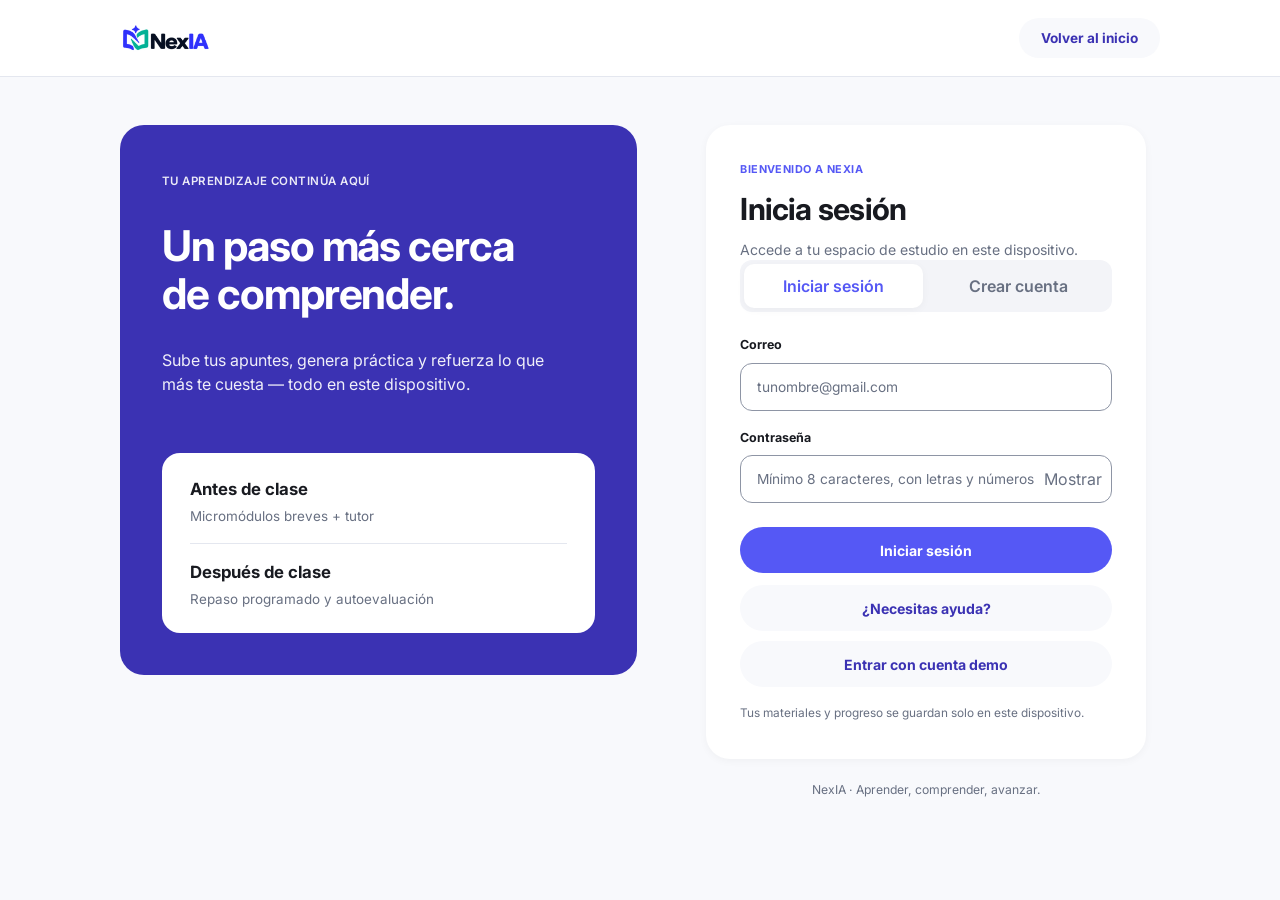
==== commit 81133459: "Mejora del proyecto" ====
--- a/app.html
+++ b/app.html
@@ -3,18 +3,37 @@
 <head>
   <meta charset="UTF-8">
   <meta name="viewport" content="width=device-width, initial-scale=1.0">
+  <meta name="description" content="NexIA: tu espacio de estudio. Sube tus apuntes y conviértelos en lecciones, preguntas de práctica y repasos programados.">
+  <meta name="color-scheme" content="light dark">
   <title>NexIA — Mi espacio</title>
   <link rel="icon" type="image/png" href="assets/img/favicon.png">
+  <script>
+    /* Protege la aplicación: sin sesión se vuelve al inicio de sesión. También aplica el tema antes de pintar. */
+    (function () {
+      try {
+        var raw = localStorage.getItem('nexia:session') || sessionStorage.getItem('nexia:session');
+        var session = raw ? JSON.parse(raw) : null;
+        if (!session || !session.userId) {
+          location.replace('login.html');
+          return;
+        }
+        if (session.theme === 'dark') document.documentElement.setAttribute('data-theme', 'dark');
+      } catch (err) { /* La comprobación completa se repite al iniciar la aplicación. */ }
+    })();
+  </script>
   <link rel="preconnect" href="https://fonts.googleapis.com">
   <link rel="preconnect" href="https://fonts.gstatic.com" crossorigin>
   <link href="https://fonts.googleapis.com/css2?family=Inter:wght@400;500;600;700&display=swap" rel="stylesheet">
   <link rel="stylesheet" href="css/styles.css">
   <link rel="stylesheet" href="css/app.css">
+  <link rel="stylesheet" href="css/app-extra.css">
 </head>
 <body class="app-body">
-  <a href="#contenido-principal" class="skip-link">Saltar al contenido</a>
-  <svg class="svg-sprite" aria-hidden="true">
+  <a href="#contenido-principal" class="skip-link" data-skip-link>Saltar al contenido</a>
+
+  <svg class="svg-sprite" aria-hidden="true" focusable="false">
     <defs>
+      <!-- Ilustraciones -->
       <symbol id="illus-doc" viewBox="0 0 160 125">
         <path d="M22 78L68 96L112 76L66 58L22 78Z" fill="#EEF0FF" stroke="#5558F5" stroke-width="2.2" stroke-linejoin="round"/>
         <path d="M22 84L68 102L112 82" stroke="#5558F5" stroke-width="2.2" stroke-linecap="round" stroke-linejoin="round" fill="none"/>
@@ -51,2549 +70,239 @@
         <circle cx="70" cy="30" r="2" fill="#FFFFFF"/>
         <path d="M44 98C40 90 44 84 50 86C48 92 50 96 44 98Z" fill="#14B8A6"/>
       </symbol>
-      <symbol id="illus-team" viewBox="0 0 220 130">
-        <rect x="74" y="14" width="38" height="24" rx="5" fill="#FFFFFF" stroke="#5558F5" stroke-width="1.6"/>
-        <line x1="80" y1="22" x2="104" y2="22" stroke="#5558F5" stroke-width="1.6" stroke-linecap="round"/>
-        <line x1="80" y1="29" x2="96" y2="29" stroke="#14B8A6" stroke-width="1.6" stroke-linecap="round"/>
-        <rect x="128" y="16" width="30" height="20" rx="5" fill="#5558F5"/>
-        <line x1="134" y1="24" x2="152" y2="24" stroke="#FFFFFF" stroke-width="1.6" stroke-linecap="round"/>
-        <line x1="134" y1="30" x2="146" y2="30" stroke="#C7C8FB" stroke-width="1.6" stroke-linecap="round"/>
-        <circle cx="62" cy="54" r="14" fill="#F2C5A0" stroke="#181A20" stroke-width="1.5"/>
-        <path d="M48 52C48 40 76 38 76 52C70 46 54 46 48 52Z" fill="#181A20"/>
-        <path d="M38 112C38 86 48 74 62 74C76 74 86 86 86 112Z" fill="#7C7FF7" stroke="#181A20" stroke-width="1.5"/>
-        <circle cx="158" cy="54" r="14" fill="#8D5A3C" stroke="#181A20" stroke-width="1.5"/>
-        <circle cx="158" cy="40" r="12" fill="#181A20"/>
-        <path d="M134 112C134 86 144 74 158 74C172 74 182 86 182 112Z" fill="#14B8A6" stroke="#181A20" stroke-width="1.5"/>
-        <rect x="78" y="76" width="64" height="38" rx="6" fill="#5558F5" stroke="#181A20" stroke-width="1.5"/>
-        <polygon points="110,90 114,96 110,102 106,96" fill="#FFFFFF"/>
-        <rect x="68" y="114" width="84" height="6" rx="3" fill="#FFFFFF" stroke="#181A20" stroke-width="1.5"/>
-      </symbol>
+
+      <!-- Iconos de trazo (24 × 24) -->
+      <symbol id="i-home" viewBox="0 0 24 24"><path d="M3 9l9-7 9 7v11a2 2 0 0 1-2 2H5a2 2 0 0 1-2-2z"/><polyline points="9 22 9 12 15 12 15 22"/></symbol>
+      <symbol id="i-book" viewBox="0 0 24 24"><path d="M2 3h6a4 4 0 0 1 4 4v14a3 3 0 0 0-3-3H2z"/><path d="M22 3h-6a4 4 0 0 0-4 4v14a3 3 0 0 1 3-3h7z"/></symbol>
+      <symbol id="i-file" viewBox="0 0 24 24"><path d="M14 2H6a2 2 0 0 0-2 2v16a2 2 0 0 0 2 2h12a2 2 0 0 0 2-2V8z"/><polyline points="14 2 14 8 20 8"/><line x1="16" y1="13" x2="8" y2="13"/><line x1="16" y1="17" x2="8" y2="17"/></symbol>
+      <symbol id="i-upload" viewBox="0 0 24 24"><path d="M14 2H6a2 2 0 0 0-2 2v16a2 2 0 0 0 2 2h12a2 2 0 0 0 2-2V8z"/><polyline points="14 2 14 8 20 8"/><line x1="12" y1="18" x2="12" y2="12"/><polyline points="9 15 12 12 15 15"/></symbol>
+      <symbol id="i-bookmark" viewBox="0 0 24 24"><path d="M19 21l-7-5-7 5V5a2 2 0 0 1 2-2h10a2 2 0 0 1 2 2z"/></symbol>
+      <symbol id="i-chart" viewBox="0 0 24 24"><line x1="18" y1="20" x2="18" y2="10"/><line x1="12" y1="20" x2="12" y2="4"/><line x1="6" y1="20" x2="6" y2="14"/></symbol>
+      <symbol id="i-user" viewBox="0 0 24 24"><path d="M20 21v-2a4 4 0 0 0-4-4H8a4 4 0 0 0-4 4v2"/><circle cx="12" cy="7" r="4"/></symbol>
+      <symbol id="i-menu" viewBox="0 0 24 24"><line x1="4" y1="7" x2="20" y2="7"/><line x1="4" y1="12" x2="16" y2="12"/><line x1="4" y1="17" x2="20" y2="17"/></symbol>
+      <symbol id="i-sparkle" viewBox="0 0 24 24"><path d="M12 3l1.9 5.8a2 2 0 0 0 1.3 1.3L21 12l-5.8 1.9a2 2 0 0 0-1.3 1.3L12 21l-1.9-5.8a2 2 0 0 0-1.3-1.3L3 12l5.8-1.9a2 2 0 0 0 1.3-1.3L12 3z"/></symbol>
+      <symbol id="i-flame" viewBox="0 0 24 24"><path d="M8.5 14.5A2.5 2.5 0 0 0 11 12c0-1.38-.5-2-1-3-1.07-2.14-.22-4.05 2-6 .5 2.5 2 4.9 4 6.5 2 1.6 3 3.5 3 5.5a7 7 0 1 1-14 0c0-1.15.43-2.29 1-3a2.5 2.5 0 0 0 2.5 2.5z"/></symbol>
+      <symbol id="i-brain" viewBox="0 0 24 24"><path d="M9.5 2A2.5 2.5 0 0 1 12 4.5v15a2.5 2.5 0 0 1-4.96.44 2.5 2.5 0 0 1-2.96-3.08 3 3 0 0 1-.34-5.58 2.5 2.5 0 0 1 1.32-4.24 2.5 2.5 0 0 1 4.44-2.04Z"/><path d="M14.5 2A2.5 2.5 0 0 0 12 4.5v15a2.5 2.5 0 0 0 4.96.44 2.5 2.5 0 0 0 2.96-3.08 3 3 0 0 0 .34-5.58 2.5 2.5 0 0 0-1.32-4.24 2.5 2.5 0 0 0-4.44-2.04Z"/></symbol>
+      <symbol id="i-layers" viewBox="0 0 24 24"><polygon points="12 2 2 7 12 12 22 7 12 2"/><polyline points="2 17 12 22 22 17"/><polyline points="2 12 12 17 22 12"/></symbol>
+      <symbol id="i-folder" viewBox="0 0 24 24"><path d="M22 19a2 2 0 0 1-2 2H4a2 2 0 0 1-2-2V5a2 2 0 0 1 2-2h5l2 3h9a2 2 0 0 1 2 2z"/></symbol>
+      <symbol id="i-clock" viewBox="0 0 24 24"><circle cx="12" cy="12" r="10"/><polyline points="12 6 12 12 16 14"/></symbol>
+      <symbol id="i-check-circle" viewBox="0 0 24 24"><circle cx="12" cy="12" r="10"/><polyline points="8 12 11 15 16 9"/></symbol>
+      <symbol id="i-check" viewBox="0 0 24 24"><polyline points="20 6 9 17 4 12"/></symbol>
+      <symbol id="i-x" viewBox="0 0 24 24"><line x1="18" y1="6" x2="6" y2="18"/><line x1="6" y1="6" x2="18" y2="18"/></symbol>
+      <symbol id="i-search" viewBox="0 0 24 24"><circle cx="11" cy="11" r="8"/><line x1="21" y1="21" x2="16.65" y2="16.65"/></symbol>
+      <symbol id="i-star" viewBox="0 0 24 24"><polygon points="12 2 15.09 8.26 22 9.27 17 14.14 18.18 21.02 12 17.77 5.82 21.02 7 14.14 2 9.27 8.91 8.26 12 2"/></symbol>
+      <symbol id="i-highlight" viewBox="0 0 24 24"><path d="M12 20h9"/><path d="M16.5 3.5a2.12 2.12 0 0 1 3 3L7 19l-4 1 1-4L16.5 3.5z"/></symbol>
+      <symbol id="i-send" viewBox="0 0 24 24"><line x1="22" y1="2" x2="11" y2="13"/><polygon points="22 2 15 22 11 13 2 9 22 2"/></symbol>
+      <symbol id="i-volume" viewBox="0 0 24 24"><polygon points="11 5 6 9 2 9 2 15 6 15 11 19 11 5"/><path d="M15.54 8.46a5 5 0 0 1 0 7.07"/><path d="M19.07 4.93a10 10 0 0 1 0 14.14"/></symbol>
+      <symbol id="i-calendar" viewBox="0 0 24 24"><rect x="3" y="4" width="18" height="18" rx="2"/><line x1="16" y1="2" x2="16" y2="6"/><line x1="8" y1="2" x2="8" y2="6"/><line x1="3" y1="10" x2="21" y2="10"/></symbol>
+      <symbol id="i-trash" viewBox="0 0 24 24"><polyline points="3 6 5 6 21 6"/><path d="M19 6l-1 14a2 2 0 0 1-2 2H8a2 2 0 0 1-2-2L5 6"/><path d="M10 11v6"/><path d="M14 11v6"/><path d="M9 6V4a1 1 0 0 1 1-1h4a1 1 0 0 1 1 1v2"/></symbol>
+      <symbol id="i-chevron-right" viewBox="0 0 24 24"><polyline points="9 18 15 12 9 6"/></symbol>
+      <symbol id="i-chevron-left" viewBox="0 0 24 24"><polyline points="15 18 9 12 15 6"/></symbol>
+      <symbol id="i-chevron-down" viewBox="0 0 24 24"><polyline points="6 9 12 15 18 9"/></symbol>
+      <symbol id="i-arrow-right" viewBox="0 0 24 24"><line x1="5" y1="12" x2="19" y2="12"/><polyline points="12 5 19 12 12 19"/></symbol>
+      <symbol id="i-play" viewBox="0 0 24 24"><polygon points="6 4 20 12 6 20 6 4" fill="currentColor"/></symbol>
+      <symbol id="i-pause" viewBox="0 0 24 24"><rect x="6" y="4" width="4" height="16" fill="currentColor"/><rect x="14" y="4" width="4" height="16" fill="currentColor"/></symbol>
+      <symbol id="i-skip-back" viewBox="0 0 24 24"><polygon points="19 20 9 12 19 4 19 20"/><line x1="5" y1="19" x2="5" y2="5"/></symbol>
+      <symbol id="i-skip-forward" viewBox="0 0 24 24"><polygon points="5 4 15 12 5 20 5 4"/><line x1="19" y1="5" x2="19" y2="19"/></symbol>
+      <symbol id="i-logout" viewBox="0 0 24 24"><path d="M9 21H5a2 2 0 0 1-2-2V5a2 2 0 0 1 2-2h4"/><polyline points="16 17 21 12 16 7"/><line x1="21" y1="12" x2="9" y2="12"/></symbol>
+      <symbol id="i-shield" viewBox="0 0 24 24"><path d="M12 22s8-4 8-10V5l-8-3-8 3v7c0 6 8 10 8 10z"/><polyline points="9 12 11 14 15 10"/></symbol>
+      <symbol id="i-settings" viewBox="0 0 24 24"><line x1="4" y1="21" x2="4" y2="14"/><line x1="4" y1="10" x2="4" y2="3"/><line x1="12" y1="21" x2="12" y2="12"/><line x1="12" y1="8" x2="12" y2="3"/><line x1="20" y1="21" x2="20" y2="16"/><line x1="20" y1="12" x2="20" y2="3"/><line x1="1" y1="14" x2="7" y2="14"/><line x1="9" y1="8" x2="15" y2="8"/><line x1="17" y1="16" x2="23" y2="16"/></symbol>
+      <symbol id="i-bulb" viewBox="0 0 24 24"><path d="M9 18h6"/><path d="M10 22h4"/><path d="M12 2a7 7 0 0 0-4 12.7c.6.5 1 1.3 1 2.3h6c0-1 .4-1.800 1-2.300A7 7 0 0 0 12 2z"/></symbol>
+      <symbol id="i-alert" viewBox="0 0 24 24"><circle cx="12" cy="12" r="10"/><line x1="12" y1="8" x2="12" y2="12"/><line x1="12" y1="16" x2="12.010" y2="16"/></symbol>
+      <symbol id="i-info" viewBox="0 0 24 24"><circle cx="12" cy="12" r="10"/><line x1="12" y1="16" x2="12" y2="12"/><line x1="12" y1="8" x2="12.010" y2="8"/></symbol>
+      <symbol id="i-plus" viewBox="0 0 24 24"><line x1="12" y1="5" x2="12" y2="19"/><line x1="5" y1="12" x2="19" y2="12"/></symbol>
+      <symbol id="i-edit" viewBox="0 0 24 24"><path d="M11 4H4a2 2 0 0 0-2 2v14a2 2 0 0 0 2 2h14a2 2 0 0 0 2-2v-7"/><path d="M18.5 2.5a2.12 2.12 0 0 1 3 3L12 15l-4 1 1-4 9.500-9.500z"/></symbol>
+      <symbol id="i-target" viewBox="0 0 24 24"><circle cx="12" cy="12" r="10"/><circle cx="12" cy="12" r="6"/><circle cx="12" cy="12" r="2"/></symbol>
+      <symbol id="i-refresh" viewBox="0 0 24 24"><polyline points="23 4 23 10 17 10"/><path d="M20.490 15a9 9 0 1 1-2.120-9.360L23 10"/></symbol>
+      <symbol id="i-lock" viewBox="0 0 24 24"><rect x="3" y="11" width="18" height="11" rx="2"/><path d="M7 11V7a5 5 0 0 1 10 0v4"/></symbol>
+      <symbol id="i-text" viewBox="0 0 24 24"><polyline points="4 7 4 4 20 4 20 7"/><line x1="9" y1="20" x2="15" y2="20"/><line x1="12" y1="4" x2="12" y2="20"/></symbol>
+      <symbol id="i-message" viewBox="0 0 24 24"><path d="M21 15a2 2 0 0 1-2 2H7l-4 4V5a2 2 0 0 1 2-2h14a2 2 0 0 1 2 2z"/></symbol>
+      <symbol id="i-image" viewBox="0 0 24 24"><rect x="3" y="3" width="18" height="18" rx="2"/><circle cx="8.500" cy="8.500" r="1.500"/><polyline points="21 15 16 10 5 21"/></symbol>
+      <symbol id="i-headphones" viewBox="0 0 24 24"><path d="M3 18v-6a9 9 0 0 1 18 0v6"/><path d="M21 19a2 2 0 0 1-2 2h-1a2 2 0 0 1-2-2v-3a2 2 0 0 1 2-2h3zM3 19a2 2 0 0 0 2 2h1a2 2 0 0 0 2-2v-3a2 2 0 0 0-2-2H3z"/></symbol>
+      <symbol id="i-users" viewBox="0 0 24 24"><path d="M17 21v-2a4 4 0 0 0-4-4H5a4 4 0 0 0-4 4v2"/><circle cx="9" cy="7" r="4"/><path d="M23 21v-2a4 4 0 0 0-3-3.87"/><path d="M16 3.13a4 4 0 0 1 0 7.75"/></symbol>
+      <symbol id="i-key" viewBox="0 0 24 24"><path d="M21 2l-2 2m-7.61 7.61a5.5 5.5 0 1 1-7.778 7.778 5.5 5.5 0 0 1 7.777-7.777zm0 0L15.5 7.5m0 0l3 3L22 7l-3-3m-3.5 3.5L19 4"/><circle cx="7.5" cy="16.5" r="1" fill="currentColor" stroke="none"/></symbol>
+      <symbol id="i-copy" viewBox="0 0 24 24"><rect x="9" y="9" width="13" height="13" rx="2"/><path d="M5 15H4a2 2 0 0 1-2-2V4a2 2 0 0 1 2-2h9a2 2 0 0 1 2 2v1"/></symbol>
+      <symbol id="i-share" viewBox="0 0 24 24"><circle cx="18" cy="5" r="3"/><circle cx="6" cy="12" r="3"/><circle cx="18" cy="19" r="3"/><line x1="8.59" y1="13.51" x2="15.42" y2="17.49"/><line x1="15.41" y1="6.51" x2="8.59" y2="10.49"/></symbol>
     </defs>
   </svg>
 
   <header class="app-topbar">
     <div class="app-topbar__brand">
-      <button class="app-mobile-menu-btn" id="appSidebarToggle" aria-label="Alternar menú lateral">
-        <svg width="20" height="20" viewBox="0 0 24 24" fill="none" stroke="currentColor" stroke-width="2" stroke-linecap="round">
-          <line x1="4" y1="7" x2="20" y2="7"></line>
-          <line x1="4" y1="12" x2="16" y2="12"></line>
-          <line x1="4" y1="17" x2="20" y2="17"></line>
-        </svg>
+      <button type="button" class="app-mobile-menu-btn" id="appSidebarToggle" aria-label="Abrir el menú" aria-controls="appSidebar" aria-expanded="false">
+        <svg class="icon" width="20" height="20" aria-hidden="true"><use href="#i-menu"></use></svg>
       </button>
-      <a href="index.html" class="app-logo-link">
-        <img src="assets/img/logo-nexia.png" alt="NexIA" class="app-logo-img">
+      <a href="#/inicio" class="app-logo-link" aria-label="NexIA, ir al inicio">
+        <img src="assets/img/logo-nexia.png" alt="" class="app-logo-img">
       </a>
     </div>
 
     <div class="app-topbar__main">
       <div class="app-topbar__left">
-        <button class="app-collapse-btn" id="desktopSidebarToggle" aria-label="Alternar barra lateral">
-          <svg width="18" height="18" viewBox="0 0 24 24" fill="none" stroke="currentColor" stroke-width="2" stroke-linecap="round">
-            <line x1="4" y1="7" x2="20" y2="7"></line>
-            <line x1="4" y1="12" x2="14" y2="12"></line>
-            <line x1="4" y1="17" x2="18" y2="17"></line>
-          </svg>
+        <button type="button" class="app-collapse-btn" id="desktopSidebarToggle" aria-label="Ocultar el menú lateral" aria-controls="appSidebar" aria-expanded="true">
+          <svg class="icon" width="18" height="18" aria-hidden="true"><use href="#i-menu"></use></svg>
         </button>
 
         <nav class="app-breadcrumb" aria-label="Ruta de navegación">
           <span class="app-breadcrumb__root">Mi espacio</span>
           <span class="app-breadcrumb__sep" aria-hidden="true">›</span>
-          <span class="app-breadcrumb__current" id="breadcrumbCurrent">Inicio</span>
+          <span class="app-breadcrumb__current" id="breadcrumbCurrent" aria-current="page">Inicio</span>
         </nav>
       </div>
 
       <div class="app-topbar__right">
-        <span class="app-topbar__date">22 de noviembre de 2026</span>
-
-        <button class="app-user-trigger" data-nav-target="perfil" aria-label="Ir a perfil de usuario">
-          <img src="assets/img/avatar-usuario.png" alt="" class="app-user-avatar">
-          <span class="app-user-info">
-            <span class="app-user-name">Usuario</span>
-            <span class="app-user-role">Estudiante</span>
-          </span>
-          <span class="app-user-chevron" aria-hidden="true">⌄</span>
-        </button>
-
-        <button class="app-mobile-profile-btn" data-nav-target="perfil" aria-label="Mi perfil">
-          <svg width="20" height="20" viewBox="0 0 24 24" fill="none" stroke="currentColor" stroke-width="2" stroke-linecap="round" stroke-linejoin="round">
-            <path d="M20 21v-2a4 4 0 0 0-4-4H8a4 4 0 0 0-4 4v2"></path>
-            <circle cx="12" cy="7" r="4"></circle>
-          </svg>
-        </button>
+        <span class="app-topbar__date" id="topbarDate"></span>
+
+        <div class="user-menu-wrap">
+          <button type="button" class="app-user-trigger" id="userMenuButton" aria-haspopup="true" aria-expanded="false" aria-controls="userMenu">
+            <span class="avatar" data-user-avatar aria-hidden="true"></span>
+            <span class="app-user-info">
+              <span class="app-user-name" data-user-name>Estudiante</span>
+              <span class="app-user-role">Mi cuenta</span>
+            </span>
+            <svg class="icon app-user-chevron" width="16" height="16" aria-hidden="true"><use href="#i-chevron-down"></use></svg>
+          </button>
+
+          <button type="button" class="app-mobile-profile-btn" id="userMenuButtonMobile" aria-label="Abrir el menú de la cuenta" aria-haspopup="true" aria-expanded="false" aria-controls="userMenu">
+            <svg class="icon" width="20" height="20" aria-hidden="true"><use href="#i-user"></use></svg>
+          </button>
+
+          <div class="user-menu" id="userMenu" hidden>
+            <div class="user-menu__head">
+              <p class="user-menu__name" data-user-name></p>
+              <p class="user-menu__email" data-user-email></p>
+            </div>
+            <a href="#/perfil" class="user-menu__item">
+              <svg class="icon" width="17" height="17" aria-hidden="true"><use href="#i-user"></use></svg>
+              <span>Mi perfil</span>
+            </a>
+            <a href="#/progreso" class="user-menu__item">
+              <svg class="icon" width="17" height="17" aria-hidden="true"><use href="#i-chart"></use></svg>
+              <span>Mi progreso</span>
+            </a>
+            <button type="button" class="user-menu__item" data-action="toggle-theme">
+              <svg class="icon" width="17" height="17" aria-hidden="true"><use href="#i-settings"></use></svg>
+              <span data-theme-label>Activar modo oscuro</span>
+            </button>
+            <button type="button" class="user-menu__item user-menu__item--danger" data-action="logout">
+              <svg class="icon" width="17" height="17" aria-hidden="true"><use href="#i-logout"></use></svg>
+              <span>Cerrar sesión</span>
+            </button>
+          </div>
+        </div>
       </div>
     </div>
   </header>
 
   <div class="app-shell">
-    <aside class="app-sidebar" id="appSidebar" aria-label="Menú principal de la aplicación">
+    <div class="app-backdrop" id="appBackdrop" hidden></div>
+
+    <aside class="app-sidebar" id="appSidebar" aria-label="Menú principal">
       <div class="app-sidebar__top">
         <p class="app-sidebar__eyebrow">APRENDE A TU RITMO</p>
 
-        <nav class="sidebar-nav">
-          <button type="button" class="sidebar-nav__btn is-active" data-nav-group="inicio" data-nav-target="inicio-dashboard">
-            <svg width="19" height="19" viewBox="0 0 24 24" fill="none" stroke="currentColor" stroke-width="2" stroke-linecap="round" stroke-linejoin="round">
-              <path d="M3 9l9-7 9 7v11a2 2 0 0 1-2 2H5a2 2 0 0 1-2-2z"></path>
-              <polyline points="9 22 9 12 15 12 15 22"></polyline>
-            </svg>
+        <nav class="sidebar-nav" aria-label="Secciones">
+          <a href="#/inicio" class="sidebar-nav__btn" data-nav-group="inicio">
+            <svg class="icon" width="19" height="19" aria-hidden="true"><use href="#i-home"></use></svg>
             <span>Inicio</span>
-          </button>
-
-          <button type="button" class="sidebar-nav__btn" data-nav-group="temas" data-nav-target="mis-temas">
-            <svg width="19" height="19" viewBox="0 0 24 24" fill="none" stroke="currentColor" stroke-width="2" stroke-linecap="round" stroke-linejoin="round">
-              <path d="M2 3h6a4 4 0 0 1 4 4v14a3 3 0 0 0-3-3H2z"></path>
-              <path d="M22 3h-6a4 4 0 0 0-4 4v14a3 3 0 0 1 3-3h7z"></path>
-            </svg>
+          </a>
+          <a href="#/temas" class="sidebar-nav__btn" data-nav-group="temas">
+            <svg class="icon" width="19" height="19" aria-hidden="true"><use href="#i-book"></use></svg>
             <span>Mis temas</span>
-          </button>
-
-          <button type="button" class="sidebar-nav__btn" data-nav-group="repaso" data-nav-target="repaso-home">
-            <svg width="19" height="19" viewBox="0 0 24 24" fill="none" stroke="currentColor" stroke-width="2" stroke-linecap="round" stroke-linejoin="round">
-              <path d="M14 2H6a2 2 0 0 0-2 2v16a2 2 0 0 0 2 2h12a2 2 0 0 0 2-2V8z"></path>
-              <polyline points="14 2 14 8 20 8"></polyline>
-              <line x1="16" y1="13" x2="8" y2="13"></line>
-              <line x1="16" y1="17" x2="8" y2="17"></line>
-            </svg>
+          </a>
+          <a href="#/repaso" class="sidebar-nav__btn" data-nav-group="repaso">
+            <svg class="icon" width="19" height="19" aria-hidden="true"><use href="#i-file"></use></svg>
             <span>Repaso</span>
-          </button>
-
-          <button type="button" class="sidebar-nav__btn" data-nav-group="guardados" data-nav-target="mis-guardados">
-            <svg width="19" height="19" viewBox="0 0 24 24" fill="none" stroke="currentColor" stroke-width="2" stroke-linecap="round" stroke-linejoin="round">
-              <path d="M19 21l-7-5-7 5V5a2 2 0 0 1 2-2h10a2 2 0 0 1 2 2z"></path>
-            </svg>
+            <span class="nav-badge" data-review-badge hidden></span>
+          </a>
+          <a href="#/guardados" class="sidebar-nav__btn" data-nav-group="guardados">
+            <svg class="icon" width="19" height="19" aria-hidden="true"><use href="#i-bookmark"></use></svg>
             <span>Mis guardados</span>
-          </button>
-
-          <button type="button" class="sidebar-nav__btn" data-nav-group="progreso" data-nav-target="mi-progreso">
-            <svg width="19" height="19" viewBox="0 0 24 24" fill="none" stroke="currentColor" stroke-width="2" stroke-linecap="round" stroke-linejoin="round">
-              <line x1="18" y1="20" x2="18" y2="10"></line>
-              <line x1="12" y1="20" x2="12" y2="4"></line>
-              <line x1="6" y1="20" x2="6" y2="14"></line>
-            </svg>
+          </a>
+          <a href="#/progreso" class="sidebar-nav__btn" data-nav-group="progreso">
+            <svg class="icon" width="19" height="19" aria-hidden="true"><use href="#i-chart"></use></svg>
             <span>Mi progreso</span>
-          </button>
-
-          <button type="button" class="sidebar-nav__btn" data-nav-group="espacios" data-nav-target="espacios-crear">
-            <svg width="19" height="19" viewBox="0 0 24 24" fill="none" stroke="currentColor" stroke-width="2" stroke-linecap="round" stroke-linejoin="round">
-              <path d="M17 21v-2a4 4 0 0 0-4-4H5a4 4 0 0 0-4 4v2"></path>
-              <circle cx="9" cy="7" r="4"></circle>
-              <path d="M23 21v-2a4 4 0 0 0-3-3.87"></path>
-              <path d="M16 3.13a4 4 0 0 1 0 7.75"></path>
-            </svg>
+          </a>
+          <a href="#/espacios" class="sidebar-nav__btn" data-nav-group="espacios">
+            <svg class="icon" width="19" height="19" aria-hidden="true"><use href="#i-users"></use></svg>
             <span>Espacios compartidos</span>
-          </button>
-
-          <button type="button" class="sidebar-nav__btn" data-nav-group="perfil" data-nav-target="perfil">
-            <svg width="19" height="19" viewBox="0 0 24 24" fill="none" stroke="currentColor" stroke-width="2" stroke-linecap="round" stroke-linejoin="round">
-              <path d="M20 21v-2a4 4 0 0 0-4-4H8a4 4 0 0 0-4 4v2"></path>
-              <circle cx="12" cy="7" r="4"></circle>
-            </svg>
-            <span>Perfil</span>
-          </button>
+          </a>
         </nav>
       </div>
 
       <div class="app-sidebar__bottom">
         <div class="sidebar-promo">
           <div class="sidebar-promo__icon" aria-hidden="true">
-            <svg width="18" height="18" viewBox="0 0 24 24" fill="none" stroke="#2DD4BF" stroke-width="2" stroke-linecap="round" stroke-linejoin="round">
-              <path d="M12 3l1.9 5.8a2 2 0 0 0 1.3 1.3L21 12l-5.8 1.9a2 2 0 0 0-1.3 1.3L12 21l-1.9-5.8a2 2 0 0 0-1.3-1.3L3 12l5.8-1.9a2 2 0 0 0 1.3-1.3L12 3z"></path>
-            </svg>
+            <svg class="icon" width="18" height="18" style="color: #2DD4BF"><use href="#i-sparkle"></use></svg>
           </div>
-          <h2 class="sidebar-promo__title">Cada paso cuenta</h2>
-          <p class="sidebar-promo__text">Retoma tu aprendizaje y sigue avanzando con NexIA.</p>
+          <h2 class="sidebar-promo__title" data-promo-title>Mejor, en equipo</h2>
+          <p class="sidebar-promo__text" data-promo-text>Comparte lo que sabes. Descubre lo que puedes.</p>
         </div>
 
         <div class="sidebar-user">
-          <img src="assets/img/avatar-usuario.png" alt="" class="sidebar-user__avatar">
-          <div>
-            <p class="sidebar-user__name">Usuario</p>
+          <span class="avatar avatar--on-primary" data-user-avatar aria-hidden="true"></span>
+          <div class="sidebar-user__body">
+            <p class="sidebar-user__name" data-user-name>Estudiante</p>
             <p class="sidebar-user__role">Cuenta de estudiante</p>
           </div>
         </div>
       </div>
     </aside>
 
-    <main class="app-main" id="contenido-principal">
-      <section class="app-view is-active" data-view="inicio-dashboard" data-group="inicio" data-title="Inicio">
-        <div class="view-header">
-          <h1 class="view-title">Hola, Usuario</h1>
-          <p class="view-subtitle">¿Qué tema quieres aprender hoy? Tu siguiente logro empieza aquí.</p>
+    <main class="app-main" id="contenido-principal" tabindex="-1">
+      <div class="app-loading" id="appLoading" role="status">
+        <span class="spinner" aria-hidden="true"></span>
+        <p>Preparando tu espacio de estudio…</p>
+      </div>
+      <noscript>
+        <div class="empty-state">
+          <h1 class="empty-state__title">NexIA necesita JavaScript</h1>
+          <p class="empty-state__text">Activa JavaScript en tu navegador para usar tu espacio de estudio.</p>
         </div>
-
-        <div class="dash-hero-row">
-          <article class="continue-card">
-            <div class="continue-card__body">
-              <p class="continue-card__eyebrow">CONTINÚA APRENDIENDO</p>
-              <h2 class="continue-card__title">Herencia y polimorfismo</h2>
-              <p class="continue-card__course">Programación orientada a objetos</p>
-              <div class="continue-card__progress">
-                <div class="progress-track progress-track--on-primary">
-                  <span class="progress-fill progress-fill--mint" style="width: 80%"></span>
-                </div>
-                <span class="continue-card__percent">80 % completado</span>
-              </div>
-              <button type="button" class="app-btn app-btn--white" data-nav-target="leccion">Continuar</button>
-            </div>
-            <svg class="continue-card__illus" viewBox="0 0 220 150" aria-hidden="true"><use href="#illus-student"></use></svg>
-          </article>
-
-          <article class="streak-mini-card">
-            <div class="streak-mini-card__top">
-              <svg width="20" height="20" viewBox="0 0 24 24" fill="none" stroke="#5558F5" stroke-width="2" stroke-linecap="round" stroke-linejoin="round" aria-hidden="true">
-                <path d="M8.5 14.5A2.5 2.5 0 0 0 11 12c0-1.38-.5-2-1-3-1.07-2.14-.22-4.05 2-6 .5 2.5 2 4.9 4 6.5 2 1.6 3 3.5 3 5.5a7 7 0 1 1-14 0c0-1.15.43-2.29 1-3a2.5 2.5 0 0 0 2.5 2.5z"></path>
-              </svg>
-              <span class="status-chip status-chip--mint">¡Sigue así!</span>
-            </div>
-            <h2 class="streak-mini-card__title">4 semanas</h2>
-            <p class="streak-mini-card__sub">de racha de aprendizaje</p>
-            <p class="streak-mini-card__label">Tu constancia esta semana</p>
-            <div class="week-dots">
-              <span class="week-dot week-dot--done" aria-label="Lunes completado">✓</span>
-              <span class="week-dot week-dot--done" aria-label="Martes completado">✓</span>
-              <span class="week-dot week-dot--done" aria-label="Miércoles completado">✓</span>
-              <span class="week-dot week-dot--done" aria-label="Jueves completado">✓</span>
-              <span class="week-dot week-dot--done" aria-label="Viernes completado">✓</span>
-              <span class="week-dot">S</span>
-              <span class="week-dot">D</span>
-            </div>
-            <p class="streak-mini-card__footer">Cada sesión te acerca a tu meta.</p>
-          </article>
-        </div>
-
-        <div class="dash-actions-row">
-          <article class="action-card">
-            <div class="action-card__head">
-              <span class="icon-box icon-box--purple" aria-hidden="true">
-                <svg width="18" height="18" viewBox="0 0 24 24" fill="none" stroke="currentColor" stroke-width="2" stroke-linecap="round" stroke-linejoin="round">
-                  <path d="M14 2H6a2 2 0 0 0-2 2v16a2 2 0 0 0 2 2h12a2 2 0 0 0 2-2V8z"></path>
-                  <polyline points="14 2 14 8 20 8"></polyline>
-                  <line x1="12" y1="18" x2="12" y2="12"></line>
-                  <polyline points="9 15 12 12 15 15"></polyline>
-                </svg>
-              </span>
-              <h2 class="action-card__title">Explorar un tema</h2>
-            </div>
-            <div class="action-card__content">
-              <div>
-                <p class="action-card__text">Sube un material y conviértelo en tu próxima oportunidad para aprender.</p>
-                <button type="button" class="app-btn app-btn--primary" data-nav-target="explorar-tema">Subir archivo</button>
-              </div>
-              <svg class="action-card__illus" viewBox="0 0 160 125" aria-hidden="true"><use href="#illus-doc"></use></svg>
-            </div>
-          </article>
-
-          <article class="action-card">
-            <div class="action-card__head">
-              <span class="icon-box icon-box--mint" aria-hidden="true">
-                <svg width="18" height="18" viewBox="0 0 24 24" fill="none" stroke="currentColor" stroke-width="2" stroke-linecap="round" stroke-linejoin="round">
-                  <path d="M9.5 2A2.5 2.5 0 0 1 12 4.5v15a2.5 2.5 0 0 1-4.96.44 2.5 2.5 0 0 1-2.96-3.08 3 3 0 0 1-.34-5.58 2.5 2.5 0 0 1 1.32-4.24 2.5 2.5 0 0 1 4.44-2.04Z"></path>
-                  <path d="M14.5 2A2.5 2.5 0 0 0 12 4.5v15a2.5 2.5 0 0 0 4.96.44 2.5 2.5 0 0 0 2.96-3.08 3 3 0 0 0 .34-5.58 2.5 2.5 0 0 0-1.32-4.24 2.5 2.5 0 0 0-4.44-2.04Z"></path>
-                </svg>
-              </span>
-              <h2 class="action-card__title">Reforzar conocimientos</h2>
-            </div>
-            <p class="action-card__text">Practica los conceptos que necesitas comprender mejor.</p>
-            <div class="action-card__footer">
-              <button type="button" class="app-btn app-btn--primary app-btn--wide" data-nav-target="repaso-home">Practicar</button>
-              <span class="action-card__tags">Herencia · Polimorfismo</span>
-            </div>
-          </article>
-        </div>
-
-        <article class="recent-card">
-          <div class="recent-card__head">
-            <div>
-              <h2 class="recent-card__title">Temas recientes</h2>
-              <p class="recent-card__sub">Tus materiales estudiados anteriormente</p>
-            </div>
-            <button type="button" class="app-btn app-btn--outline app-btn--wide" data-nav-target="mis-temas">Acceder</button>
-          </div>
-
-          <button type="button" class="recent-row" data-nav-target="leccion">
-            <span class="icon-box icon-box--purple" aria-hidden="true">
-              <svg width="18" height="18" viewBox="0 0 24 24" fill="none" stroke="currentColor" stroke-width="2" stroke-linecap="round" stroke-linejoin="round">
-                <path d="M2 3h6a4 4 0 0 1 4 4v14a3 3 0 0 0-3-3H2z"></path>
-                <path d="M22 3h-6a4 4 0 0 0-4 4v14a3 3 0 0 1 3-3h7z"></path>
-              </svg>
-            </span>
-            <span class="recent-row__body">
-              <span class="recent-row__title">Programación orientada a objetos</span>
-              <span class="recent-row__meta">Herencia y polimorfismo · Hace 2 horas</span>
-            </span>
-            <span class="recent-row__progress">
-              <span class="progress-track"><span class="progress-fill" style="width: 80%"></span></span>
-              <span class="recent-row__percent">80 %</span>
-            </span>
-            <span class="recent-row__arrow" aria-hidden="true">›</span>
-          </button>
-
-          <button type="button" class="recent-row" data-nav-target="mis-temas">
-            <span class="icon-box icon-box--mint" aria-hidden="true">
-              <svg width="18" height="18" viewBox="0 0 24 24" fill="none" stroke="currentColor" stroke-width="2" stroke-linecap="round" stroke-linejoin="round">
-                <polygon points="12 2 2 7 12 12 22 7 12 2"></polygon>
-                <polyline points="2 17 12 22 22 17"></polyline>
-                <polyline points="2 12 12 17 22 12"></polyline>
-              </svg>
-            </span>
-            <span class="recent-row__body">
-              <span class="recent-row__title">Física II</span>
-              <span class="recent-row__meta">Campo magnético · Ayer</span>
-            </span>
-            <span class="recent-row__progress">
-              <span class="progress-track"><span class="progress-fill" style="width: 40%"></span></span>
-              <span class="recent-row__percent">40 %</span>
-            </span>
-            <span class="recent-row__arrow" aria-hidden="true">›</span>
-          </button>
-        </article>
-      </section>
-
-      <section class="app-view" data-view="explorar-tema" data-group="inicio" data-title="Inicio">
-        <div class="view-header">
-          <h1 class="view-title">Explorar un tema</h1>
-          <p class="view-subtitle">Convierte tus documentos en una experiencia de aprendizaje personalizada.</p>
-        </div>
-
-        <div class="upload-card">
-          <div class="upload-dropzone" id="uploadDropzone">
-            <div class="upload-dropzone__icon">
-              <svg width="26" height="26" viewBox="0 0 24 24" fill="none" stroke="#5558F5" stroke-width="2" stroke-linecap="round" stroke-linejoin="round">
-                <path d="M14 2H6a2 2 0 0 0-2 2v16a2 2 0 0 0 2 2h12a2 2 0 0 0 2-2V8z"></path>
-                <polyline points="14 2 14 8 20 8"></polyline>
-                <line x1="12" y1="18" x2="12" y2="12"></line>
-                <polyline points="9 15 12 12 15 15"></polyline>
-              </svg>
-            </div>
-            <h2 class="upload-dropzone__title">Arrastra tu documento aquí</h2>
-            <p class="upload-dropzone__subtitle">O selecciona un archivo desde tu dispositivo</p>
-
-            <input type="file" id="fileUploadInput" accept=".pdf,.doc,.docx" hidden>
-            <button type="button" class="app-btn app-btn--primary" id="selectFileBtn">Seleccionar archivo</button>
-
-            <div class="upload-formats">
-              <span class="format-pill">PDF</span>
-              <span class="format-pill">DOCX</span>
-            </div>
-
-            <p class="upload-dropzone__note">Tus documentos se usan sólo para ayudarte a estudiar.</p>
-          </div>
-
-          <div class="upload-info">
-            <svg class="illus-md" viewBox="0 0 160 125" aria-hidden="true"><use href="#illus-doc"></use></svg>
-            <h3 class="upload-info__title">De documento a conocimiento</h3>
-            <p class="upload-info__desc">Un espacio de estudio creado a partir de tu propio material.</p>
-            <ul class="check-list">
-              <li><span class="check-circle" aria-hidden="true">✓</span><span>Contenido organizado por temas</span></li>
-              <li><span class="check-circle" aria-hidden="true">✓</span><span>Explicaciones adaptadas a ti</span></li>
-              <li><span class="check-circle" aria-hidden="true">✓</span><span>Práctica guiada con IA</span></li>
-            </ul>
-          </div>
-        </div>
-
-        <h2 class="subsection-title">¿Qué hará NexIA con tu documento?</h2>
-
-        <div class="process-steps-grid">
-          <article class="process-step-card">
-            <span class="step-badge step-badge--purple">01</span>
-            <h3 class="process-step-card__title">Identificar</h3>
-            <p class="process-step-card__desc">Los temas y conceptos principales de tu material.</p>
-          </article>
-          <article class="process-step-card">
-            <span class="step-badge step-badge--mint">02</span>
-            <h3 class="process-step-card__title">Organizar</h3>
-            <p class="process-step-card__desc">El contenido en secciones claras para estudiar.</p>
-          </article>
-          <article class="process-step-card">
-            <span class="step-badge step-badge--purple">03</span>
-            <h3 class="process-step-card__title">Comprender</h3>
-            <p class="process-step-card__desc">Explicaciones y ejemplos con tu tutor IA.</p>
-          </article>
-          <article class="process-step-card">
-            <span class="step-badge step-badge--mint">04</span>
-            <h3 class="process-step-card__title">Practicar</h3>
-            <p class="process-step-card__desc">Preguntas para comprobar tu aprendizaje.</p>
-          </article>
-        </div>
-
-        <div class="view-action-footer">
-          <p class="view-action-footer__hint" id="selectedFileHint">Selecciona un documento para empezar.</p>
-          <div class="view-action-footer__buttons">
-            <button type="button" class="app-btn app-btn--outline app-btn--wide" data-nav-target="inicio-dashboard">Cancelar</button>
-            <button type="button" class="app-btn app-btn--primary" data-nav-target="documento-listo">Analizar documento</button>
-          </div>
-        </div>
-      </section>
-
-      <section class="app-view" data-view="documento-listo" data-group="inicio" data-title="Inicio">
-        <div class="view-header">
-          <h1 class="view-title">Tu documento está listo</h1>
-          <p class="view-subtitle">NexIA ha organizado el material para facilitar su comprensión.</p>
-        </div>
-
-        <div class="doc-banner">
-          <span class="doc-banner__icon" aria-hidden="true">
-            <svg width="24" height="24" viewBox="0 0 24 24" fill="none" stroke="#5558F5" stroke-width="2" stroke-linecap="round" stroke-linejoin="round">
-              <path d="M14 2H6a2 2 0 0 0-2 2v16a2 2 0 0 0 2 2h12a2 2 0 0 0 2-2V8z"></path>
-              <polyline points="14 2 14 8 20 8"></polyline>
-              <line x1="16" y1="13" x2="8" y2="13"></line>
-              <line x1="16" y1="17" x2="8" y2="17"></line>
-            </svg>
-          </span>
-          <div class="doc-banner__body">
-            <h2 class="doc-banner__title" id="docBannerTitle">Programación Orientada a Objetos.pdf</h2>
-            <p class="doc-banner__meta">18 páginas · 1,8 MB · PDF</p>
-          </div>
-          <div class="doc-banner__status">
-            <span class="status-chip status-chip--white-mint">Listo para aprender</span>
-            <span class="doc-banner__topics">4 temas identificados</span>
-          </div>
-        </div>
-
-        <h2 class="subsection-title subsection-title--tight">Temas identificados</h2>
-        <p class="subsection-sub">Una ruta clara para dominar tu material.</p>
-
-        <div class="doc-topics-layout">
-          <div class="topic-list">
-            <button type="button" class="topic-row" data-nav-target="leccion">
-              <span class="step-badge step-badge--purple">01</span>
-              <span class="topic-row__body">
-                <span class="topic-row__title">Introducción a la POO</span>
-                <span class="topic-row__sub">Clases, objetos y atributos</span>
-              </span>
-              <span class="topic-row__time">12 min</span>
-              <span class="topic-row__arrow" aria-hidden="true">›</span>
-            </button>
-            <button type="button" class="topic-row" data-nav-target="leccion">
-              <span class="step-badge step-badge--mint">02</span>
-              <span class="topic-row__body">
-                <span class="topic-row__title">Herencia</span>
-                <span class="topic-row__sub">Clases base y reutilización</span>
-              </span>
-              <span class="topic-row__time">10 min</span>
-              <span class="topic-row__arrow" aria-hidden="true">›</span>
-            </button>
-            <button type="button" class="topic-row" data-nav-target="leccion">
-              <span class="step-badge step-badge--purple">03</span>
-              <span class="topic-row__body">
-                <span class="topic-row__title">Polimorfismo</span>
-                <span class="topic-row__sub">Métodos y comportamiento</span>
-              </span>
-              <span class="topic-row__time">14 min</span>
-              <span class="topic-row__arrow" aria-hidden="true">›</span>
-            </button>
-            <button type="button" class="topic-row" data-nav-target="leccion">
-              <span class="step-badge step-badge--mint">04</span>
-              <span class="topic-row__body">
-                <span class="topic-row__title">Aplicaciones prácticas</span>
-                <span class="topic-row__sub">Ejemplos del material</span>
-              </span>
-              <span class="topic-row__time">12 min</span>
-              <span class="topic-row__arrow" aria-hidden="true">›</span>
-            </button>
-          </div>
-
-          <aside class="side-info-card">
-            <svg class="illus-md" viewBox="0 0 160 125" aria-hidden="true"><use href="#illus-doc"></use></svg>
-            <h3 class="side-info-card__title">Tu ruta de aprendizaje</h3>
-            <p class="side-info-card__desc">Del primer concepto a la práctica, con acompañamiento en cada paso.</p>
-            <div class="route-summary">
-              <span class="route-summary__topics">4 temas</span>
-              <span class="route-summary__time">48 min</span>
-            </div>
-          </aside>
-        </div>
-
-        <div class="view-action-footer">
-          <p class="view-action-footer__hint">Puedes avanzar a tu ritmo y volver a cada concepto cuando lo necesites.</p>
-          <div class="view-action-footer__buttons">
-            <button type="button" class="app-btn app-btn--primary app-btn--wide" data-nav-target="leccion">Comenzar aprendizaje</button>
-          </div>
-        </div>
-      </section>
-
-      <section class="app-view" data-view="mis-temas" data-group="temas" data-title="Mis temas">
-        <div class="view-header">
-          <h1 class="view-title">Mis temas</h1>
-          <p class="view-subtitle">Todo lo que estás aprendiendo, en un solo lugar.</p>
-        </div>
-
-        <div class="stats-row">
-          <article class="stat-card">
-            <span class="icon-box icon-box--purple" aria-hidden="true">
-              <svg width="18" height="18" viewBox="0 0 24 24" fill="none" stroke="currentColor" stroke-width="2" stroke-linecap="round" stroke-linejoin="round">
-                <path d="M22 19a2 2 0 0 1-2 2H4a2 2 0 0 1-2-2V5a2 2 0 0 1 2-2h5l2 3h9a2 2 0 0 1 2 2z"></path>
-              </svg>
-            </span>
-            <div>
-              <p class="stat-card__value">3</p>
-              <p class="stat-card__label">Materiales en tu biblioteca</p>
-            </div>
-          </article>
-          <article class="stat-card">
-            <span class="icon-box icon-box--purple" aria-hidden="true">
-              <svg width="18" height="18" viewBox="0 0 24 24" fill="none" stroke="currentColor" stroke-width="2" stroke-linecap="round" stroke-linejoin="round">
-                <circle cx="12" cy="12" r="10"></circle>
-                <polyline points="12 6 12 12 16 14"></polyline>
-              </svg>
-            </span>
-            <div>
-              <p class="stat-card__value">2</p>
-              <p class="stat-card__label">En progreso</p>
-            </div>
-          </article>
-          <article class="stat-card">
-            <span class="icon-box icon-box--mint" aria-hidden="true">
-              <svg width="18" height="18" viewBox="0 0 24 24" fill="none" stroke="currentColor" stroke-width="2" stroke-linecap="round" stroke-linejoin="round">
-                <circle cx="12" cy="12" r="10"></circle>
-                <polyline points="8 12 11 15 16 9"></polyline>
-              </svg>
-            </span>
-            <div>
-              <p class="stat-card__value">1</p>
-              <p class="stat-card__label">Completado</p>
-            </div>
-          </article>
-        </div>
-
-        <div class="library-toolbar">
-          <label class="search-field">
-            <svg width="18" height="18" viewBox="0 0 24 24" fill="none" stroke="currentColor" stroke-width="2" stroke-linecap="round" stroke-linejoin="round" aria-hidden="true">
-              <circle cx="11" cy="11" r="8"></circle>
-              <line x1="21" y1="21" x2="16.65" y2="16.65"></line>
-            </svg>
-            <input type="search" id="librarySearch" class="search-field__input" placeholder="Buscar material o tema" aria-label="Buscar material o tema">
-          </label>
-          <button type="button" class="app-btn app-btn--primary app-btn--wide" data-nav-target="explorar-tema">+ Nuevo material</button>
-        </div>
-
-        <div class="filter-chips" role="tablist" aria-label="Filtrar materiales">
-          <button type="button" class="filter-chip is-active" data-filter="todos">Todos</button>
-          <button type="button" class="filter-chip" data-filter="progreso">En progreso</button>
-          <button type="button" class="filter-chip" data-filter="completado">Completados</button>
-        </div>
-
-        <div class="material-list" id="materialList">
-          <article class="material-card" data-status="progreso" data-search="programación orientada a objetos herencia polimorfismo poo">
-            <div class="material-thumb material-thumb--purple">
-              <svg width="26" height="26" viewBox="0 0 24 24" fill="none" stroke="currentColor" stroke-width="1.8" stroke-linecap="round" stroke-linejoin="round" aria-hidden="true">
-                <polygon points="12 2 2 7 12 12 22 7 12 2"></polygon>
-                <polyline points="2 17 12 22 22 17"></polyline>
-                <polyline points="2 12 12 17 22 12"></polyline>
-              </svg>
-              <span>POO</span>
-            </div>
-            <div class="material-card__body">
-              <h2 class="material-card__title">Programación orientada a objetos</h2>
-              <p class="material-card__topic">Tema: Herencia y polimorfismo</p>
-              <div class="material-card__progress">
-                <span class="progress-track"><span class="progress-fill" style="width: 80%"></span></span>
-                <span class="material-card__percent">80 %</span>
-              </div>
-              <p class="material-card__meta">4 temas · 5 conceptos</p>
-            </div>
-            <div class="material-card__side">
-              <span class="status-chip status-chip--purple">En progreso</span>
-              <button type="button" class="app-btn app-btn--primary app-btn--wide" data-nav-target="leccion">Continuar</button>
-            </div>
-          </article>
-
-          <article class="material-card" data-status="progreso" data-search="física ii campo magnético">
-            <div class="material-thumb material-thumb--mint">
-              <svg width="26" height="26" viewBox="0 0 24 24" fill="none" stroke="currentColor" stroke-width="1.8" stroke-linecap="round" stroke-linejoin="round" aria-hidden="true">
-                <path d="M12 3l1.9 5.8a2 2 0 0 0 1.3 1.3L21 12l-5.8 1.9a2 2 0 0 0-1.3 1.3L12 21l-1.9-5.8a2 2 0 0 0-1.3-1.3L3 12l5.8-1.9a2 2 0 0 0 1.3-1.3L12 3z"></path>
-              </svg>
-              <span>FÍSICA</span>
-            </div>
-            <div class="material-card__body">
-              <h2 class="material-card__title">Física II</h2>
-              <p class="material-card__topic">Tema: Campo magnético</p>
-              <div class="material-card__progress">
-                <span class="progress-track"><span class="progress-fill" style="width: 40%"></span></span>
-                <span class="material-card__percent">40 %</span>
-              </div>
-              <p class="material-card__meta">3 temas · 8 conceptos</p>
-            </div>
-            <div class="material-card__side">
-              <span class="status-chip status-chip--purple">En progreso</span>
-              <button type="button" class="app-btn app-btn--primary app-btn--wide" data-nav-target="leccion">Continuar</button>
-            </div>
-          </article>
-
-          <article class="material-card" data-status="completado" data-search="matemática computacional ecuaciones en diferencia math">
-            <div class="material-thumb material-thumb--purple">
-              <svg width="26" height="26" viewBox="0 0 24 24" fill="none" stroke="currentColor" stroke-width="1.8" stroke-linecap="round" stroke-linejoin="round" aria-hidden="true">
-                <polyline points="22 7 13.5 15.5 8.5 10.5 2 17"></polyline>
-                <polyline points="16 7 22 7 22 13"></polyline>
-              </svg>
-              <span>MATH</span>
-            </div>
-            <div class="material-card__body">
-              <h2 class="material-card__title">Matemática computacional</h2>
-              <p class="material-card__topic">Tema: Ecuaciones en diferencia</p>
-              <div class="material-card__progress">
-                <span class="progress-track"><span class="progress-fill progress-fill--teal" style="width: 100%"></span></span>
-                <span class="material-card__percent">100 %</span>
-              </div>
-              <p class="material-card__meta">5 temas · 12 conceptos</p>
-            </div>
-            <div class="material-card__side">
-              <span class="status-chip status-chip--mint">Completado</span>
-              <button type="button" class="app-btn app-btn--primary app-btn--wide" data-nav-target="calendario-repaso">Repasar</button>
-            </div>
-          </article>
-
-          <p class="material-empty" id="materialEmpty" hidden>No se encontraron materiales con ese criterio.</p>
-        </div>
-      </section>
-
-      <section class="app-view" data-view="leccion" data-group="temas" data-title="Mis temas">
-        <div class="view-header">
-          <h1 class="view-title">Programación orientada a objetos</h1>
-          <p class="view-subtitle">Herencia y polimorfismo · Concepto 2 de 5</p>
-        </div>
-
-        <div class="lesson-layout">
-          <div class="lesson-main">
-            <div class="segmented-tabs" role="tablist" aria-label="Formato de la lección">
-              <button type="button" class="segmented-tab is-active" role="tab" aria-selected="true" data-lesson-tab="lectura">Lectura</button>
-              <button type="button" class="segmented-tab" role="tab" aria-selected="false" data-lesson-tab="audio">Audio</button>
-              <button type="button" class="segmented-tab" role="tab" aria-selected="false" data-lesson-tab="video">Video</button>
-            </div>
-
-            <div class="concept-nav">
-              <button type="button" class="concept-nav__btn">‹ Anterior</button>
-              <span class="concept-nav__label">Concepto 2 de 5</span>
-              <button type="button" class="concept-nav__btn">Siguiente ›</button>
-            </div>
-
-            <article class="lesson-card">
-              <div class="lesson-panel is-active" data-lesson-panel="lectura">
-                <div class="lesson-card__head">
-                  <h2 class="lesson-card__title">Herencia y polimorfismo</h2>
-                  <span class="status-chip status-chip--purple">6 min de lectura</span>
-                </div>
-                <h3 class="lesson-card__lead">Aprender una vez. Reutilizar muchas.</h3>
-                <p class="lesson-card__text">La herencia permite crear una clase a partir de otra. La clase hija reutiliza sus atributos y métodos y puede añadir su propio comportamiento.</p>
-
-                <div class="lesson-visuals">
-                  <div class="code-block">
-                    <p class="code-block__lang">PYTHON</p>
-<pre class="code-block__pre"><code><span class="ln">1</span>class Vehiculo:
-<span class="ln">2</span>  <span class="kw">def moverse(self):</span>
-<span class="ln">3</span>    return "En movimiento"
-<span class="ln">4</span><span class="kw">class Auto(Vehiculo):</span>
-<span class="ln">5</span>  pass</code></pre>
-                  </div>
-                  <div class="class-diagram">
-                    <span class="class-diagram__parent">Vehículo</span>
-                    <span class="class-diagram__lines" aria-hidden="true"></span>
-                    <div class="class-diagram__children">
-                      <span class="class-diagram__child">Auto</span>
-                      <span class="class-diagram__child">Moto</span>
-                    </div>
-                  </div>
-                </div>
-                <p class="lesson-card__caption">Auto hereda el método moverse() sin tener que escribirlo de nuevo.</p>
-
-                <div class="lesson-card__actions">
-                  <button type="button" class="app-btn app-btn--outline app-btn--sm toggle-btn" aria-pressed="false">
-                    <svg width="16" height="16" viewBox="0 0 24 24" fill="none" stroke="currentColor" stroke-width="2" stroke-linecap="round" stroke-linejoin="round" aria-hidden="true">
-                      <path d="M19 21l-7-5-7 5V5a2 2 0 0 1 2-2h10a2 2 0 0 1 2 2z"></path>
-                    </svg>
-                    <span>Favorito</span>
-                  </button>
-                  <button type="button" class="app-btn app-btn--outline app-btn--sm toggle-btn" aria-pressed="false">
-                    <svg width="16" height="16" viewBox="0 0 24 24" fill="none" stroke="currentColor" stroke-width="2" stroke-linecap="round" stroke-linejoin="round" aria-hidden="true">
-                      <path d="M12 20h9"></path>
-                      <path d="M16.5 3.5a2.12 2.12 0 0 1 3 3L7 19l-4 1 1-4Z"></path>
-                    </svg>
-                    <span>Subrayar</span>
-                  </button>
-                </div>
-              </div>
-
-              <div class="lesson-panel" data-lesson-panel="audio">
-                <div class="lesson-card__head">
-                  <h2 class="lesson-card__title">Herencia y polimorfismo</h2>
-                  <span class="status-chip status-chip--purple">MP3 · 3:48</span>
-                </div>
-
-                <div class="audio-player">
-                  <div class="audio-player__head">
-                    <span class="audio-player__icon" aria-hidden="true">
-                      <svg width="18" height="18" viewBox="0 0 24 24" fill="none" stroke="#5558F5" stroke-width="2" stroke-linecap="round">
-                        <line x1="4" y1="10" x2="4" y2="14"></line>
-                        <line x1="8" y1="7" x2="8" y2="17"></line>
-                        <line x1="12" y1="4" x2="12" y2="20"></line>
-                        <line x1="16" y1="7" x2="16" y2="17"></line>
-                        <line x1="20" y1="10" x2="20" y2="14"></line>
-                      </svg>
-                    </span>
-                    <div>
-                      <p class="audio-player__title">Herencia, explicada para ti</p>
-                      <p class="audio-player__sub">Reproduciendo · NexIA Audio</p>
-                    </div>
-                  </div>
-                  <div class="audio-waveform" id="audioWaveform" aria-hidden="true"></div>
-                  <div class="audio-player__times">
-                    <span>01:24</span>
-                    <span>03:48</span>
-                  </div>
-                  <div class="audio-player__controls">
-                    <span class="audio-player__speed">1×</span>
-                    <div class="audio-player__center">
-                      <button type="button" class="icon-btn" aria-label="Anterior">‹</button>
-                      <button type="button" class="play-btn" data-play-toggle aria-label="Pausar">
-                        <span class="play-btn__pause" aria-hidden="true">❚❚</span>
-                        <span class="play-btn__play" aria-hidden="true">▶</span>
-                      </button>
-                      <button type="button" class="icon-btn" aria-label="Siguiente">›</button>
-                    </div>
-                    <svg width="18" height="18" viewBox="0 0 24 24" fill="none" stroke="#5558F5" stroke-width="2" stroke-linecap="round" stroke-linejoin="round" aria-hidden="true">
-                      <polygon points="11 5 6 9 2 9 2 15 6 15 11 19 11 5"></polygon>
-                      <path d="M15.54 8.46a5 5 0 0 1 0 7.07"></path>
-                    </svg>
-                  </div>
-                </div>
-
-                <p class="lesson-card__text">«Una clase puede heredar lo que otra ya sabe hacer. Así evitas repetir código y mantienes tus programas organizados».</p>
-
-                <div class="lesson-card__actions">
-                  <button type="button" class="app-btn app-btn--outline app-btn--sm app-btn--wide" data-lesson-tab="lectura">Lectura</button>
-                  <span class="lesson-card__caption">También puedes seguir el contenido por escrito.</span>
-                </div>
-              </div>
-
-              <div class="lesson-panel" data-lesson-panel="video">
-                <div class="lesson-card__head">
-                  <h2 class="lesson-card__title">Herencia y polimorfismo</h2>
-                  <span class="status-chip status-chip--purple">MP4 · 3:48</span>
-                </div>
-
-                <div class="video-frame">
-                  <p class="video-frame__crumb">NexIA / PROGRAMACIÓN ORIENTADA A OBJETOS</p>
-                  <h3 class="video-frame__title">Herencia en acción</h3>
-                  <div class="class-diagram class-diagram--dark">
-                    <span class="class-diagram__parent">Vehículo</span>
-                    <span class="class-diagram__lines" aria-hidden="true"></span>
-                    <div class="class-diagram__children">
-                      <span class="class-diagram__child">Auto</span>
-                      <span class="class-diagram__child">Moto</span>
-                    </div>
-                  </div>
-                  <p class="video-frame__caption">Un comportamiento. Muchas posibilidades.</p>
-                </div>
-
-                <div class="video-controls">
-                  <button type="button" class="video-controls__play" data-play-toggle aria-label="Pausar">
-                    <span class="play-btn__pause" aria-hidden="true">❚❚</span>
-                    <span class="play-btn__play" aria-hidden="true">▶</span>
-                  </button>
-                  <span class="video-controls__time">01:24</span>
-                  <span class="progress-track"><span class="progress-fill" style="width: 37%"></span></span>
-                  <span class="video-controls__time">03:48</span>
-                  <svg width="18" height="18" viewBox="0 0 24 24" fill="none" stroke="#5558F5" stroke-width="2" stroke-linecap="round" stroke-linejoin="round" aria-hidden="true">
-                    <polygon points="11 5 6 9 2 9 2 15 6 15 11 19 11 5"></polygon>
-                    <path d="M15.54 8.46a5 5 0 0 1 0 7.07"></path>
-                  </svg>
-                </div>
-              </div>
-            </article>
-          </div>
-
-          <aside class="tutor-card" aria-label="Tutor IA">
-            <div class="tutor-card__head">
-              <span class="icon-box icon-box--purple" aria-hidden="true">
-                <svg width="18" height="18" viewBox="0 0 24 24" fill="none" stroke="currentColor" stroke-width="2" stroke-linecap="round" stroke-linejoin="round">
-                  <rect x="3" y="8" width="18" height="12" rx="3"></rect>
-                  <line x1="12" y1="4" x2="12" y2="8"></line>
-                  <circle cx="9" cy="14" r="1"></circle>
-                  <circle cx="15" cy="14" r="1"></circle>
-                </svg>
-              </span>
-              <div>
-                <p class="tutor-card__title">Tutor IA</p>
-                <p class="tutor-card__status">En línea · para ayudarte</p>
-              </div>
-            </div>
-
-            <div class="chat-log" id="chatLog">
-              <p class="chat-bubble chat-bubble--ai">¡Hola! Vamos a descubrir cómo una clase puede aprovechar lo que ya sabe hacer otra.</p>
-              <p class="chat-bubble chat-bubble--user">¿Heredar es lo mismo que copiar y pegar código?</p>
-              <p class="chat-bubble chat-bubble--ai chat-bubble--mint">No exactamente. Heredar conecta las clases: si mejoras Vehículo, Auto también recibe esa mejora.</p>
-            </div>
-
-            <form class="chat-input" id="chatForm">
-              <input type="text" id="chatInput" class="chat-input__field" placeholder="Escribe tu duda..." aria-label="Escribe tu duda" autocomplete="off">
-              <svg width="16" height="16" viewBox="0 0 24 24" fill="none" stroke="currentColor" stroke-width="2" stroke-linecap="round" stroke-linejoin="round" aria-hidden="true">
-                <path d="M12 1a3 3 0 0 0-3 3v8a3 3 0 0 0 6 0V4a3 3 0 0 0-3-3z"></path>
-                <path d="M19 10v2a7 7 0 0 1-14 0v-2"></path>
-                <line x1="12" y1="19" x2="12" y2="23"></line>
-              </svg>
-              <button type="submit" class="chat-input__send" aria-label="Enviar mensaje">
-                <svg width="16" height="16" viewBox="0 0 24 24" fill="none" stroke="currentColor" stroke-width="2" stroke-linecap="round" stroke-linejoin="round">
-                  <circle cx="12" cy="12" r="10"></circle>
-                  <polyline points="16 12 12 8 8 12"></polyline>
-                  <line x1="12" y1="16" x2="12" y2="8"></line>
-                </svg>
-              </button>
-            </form>
-          </aside>
-        </div>
-
-        <div class="practice-banner">
-          <span class="icon-box icon-box--white" aria-hidden="true">
-            <svg width="20" height="20" viewBox="0 0 24 24" fill="none" stroke="#5558F5" stroke-width="2" stroke-linecap="round" stroke-linejoin="round">
-              <path d="M9.5 2A2.5 2.5 0 0 1 12 4.5v15a2.5 2.5 0 0 1-4.96.44 2.5 2.5 0 0 1-2.96-3.08 3 3 0 0 1-.34-5.58 2.5 2.5 0 0 1 1.32-4.24 2.5 2.5 0 0 1 4.44-2.04Z"></path>
-              <path d="M14.5 2A2.5 2.5 0 0 0 12 4.5v15a2.5 2.5 0 0 0 4.96.44 2.5 2.5 0 0 0 2.96-3.08 3 3 0 0 0 .34-5.58 2.5 2.5 0 0 0-1.32-4.24 2.5 2.5 0 0 0-4.44-2.04Z"></path>
-            </svg>
-          </span>
-          <div class="practice-banner__body">
-            <h2 class="practice-banner__title">Comprueba lo aprendido</h2>
-            <p class="practice-banner__question">¿Comprendiste este concepto?</p>
-            <p class="practice-banner__text">Pon a prueba tus conocimientos con una pregunta generada por NexIA.</p>
-          </div>
-          <button type="button" class="app-btn app-btn--primary app-btn--wide" data-nav-target="autoevaluacion">Practicar concepto</button>
-        </div>
-      </section>
-
-      <section class="app-view" data-view="autoevaluacion" data-group="temas" data-title="Mis temas">
-        <div class="view-header">
-          <h1 class="view-title">Comprueba lo aprendido</h1>
-          <p class="view-subtitle" id="quizSubtitle">Herencia y polimorfismo · Pon a prueba lo que sabes.</p>
-        </div>
-
-        <div class="quiz-progress">
-          <div class="quiz-progress__top">
-            <span class="quiz-progress__pill">Pregunta 2 de 5</span>
-            <span class="status-chip status-chip--purple">Autoevaluación</span>
-          </div>
-          <div class="quiz-progress__bars" aria-hidden="true">
-            <span class="is-filled"></span>
-            <span class="is-filled"></span>
-            <span></span>
-            <span></span>
-            <span></span>
-          </div>
-        </div>
-
-        <div class="quiz-layout">
-          <article class="quiz-card">
-            <h2 class="quiz-card__question">¿Qué permite la herencia en programación orientada a objetos?</h2>
-            <p class="quiz-card__hint">Elige una respuesta.</p>
-
-            <div class="quiz-options" id="quizOptions" role="radiogroup" aria-label="Alternativas">
-              <button type="button" class="quiz-option" role="radio" aria-checked="false" data-correct="true">
-                <span class="quiz-option__letter">A</span>
-                <span class="quiz-option__text">Reutilizar atributos y métodos de otra clase</span>
-                <span class="quiz-option__mark" aria-hidden="true"></span>
-              </button>
-              <button type="button" class="quiz-option" role="radio" aria-checked="false">
-                <span class="quiz-option__letter">B</span>
-                <span class="quiz-option__text">Eliminar automáticamente todos los objetos</span>
-                <span class="quiz-option__mark" aria-hidden="true"></span>
-              </button>
-              <button type="button" class="quiz-option" role="radio" aria-checked="false">
-                <span class="quiz-option__letter">C</span>
-                <span class="quiz-option__text">Ejecutar un programa sin clases</span>
-                <span class="quiz-option__mark" aria-hidden="true"></span>
-              </button>
-            </div>
-
-            <div class="quiz-feedback" id="quizFeedback" hidden>
-              <p class="quiz-feedback__title" id="quizFeedbackTitle"></p>
-              <p class="quiz-feedback__text" id="quizFeedbackText"></p>
-            </div>
-
-            <p class="quiz-card__note" id="quizNote">Tu respuesta te ayudará a encontrar qué conceptos reforzar.</p>
-
-            <div class="quiz-card__actions">
-              <button type="button" class="app-btn app-btn--muted app-btn--wide" id="quizResetBtn" hidden>Reiniciar ejemplo</button>
-              <button type="button" class="app-btn app-btn--primary app-btn--wide" id="quizCheckBtn" disabled>Comprobar respuesta</button>
-              <button type="button" class="app-btn app-btn--primary app-btn--wide" id="quizNextBtn" data-nav-target="resultados" hidden>Siguiente pregunta</button>
-            </div>
-          </article>
-
-          <aside class="side-info-card">
-            <svg class="illus-md" viewBox="0 0 160 125" aria-hidden="true"><use href="#illus-doc"></use></svg>
-            <h3 class="side-info-card__title side-info-card__title--lg" id="quizSideTitle">Demuéstrate lo que sabes</h3>
-            <p class="side-info-card__desc" id="quizSideDesc">Piensa en cómo se relacionan una clase base y sus clases hijas.</p>
-            <ul class="check-list check-list--divided" id="quizSideList">
-              <li><span class="check-circle" aria-hidden="true">✓</span><span>Lee cada alternativa con atención</span></li>
-              <li><span class="check-circle" aria-hidden="true">✓</span><span>Conecta con lo que acabas de estudiar</span></li>
-              <li><span class="check-circle" aria-hidden="true">✓</span><span>No hay límite de tiempo</span></li>
-            </ul>
-          </aside>
-        </div>
-
-        <p class="view-footnote">Después de responder, NexIA mostrará una explicación del resultado.</p>
-      </section>
-
-      <section class="app-view" data-view="resultados" data-group="temas" data-title="Mis temas">
-        <div class="view-header">
-          <h1 class="view-title">Resultados de tu aprendizaje</h1>
-          <p class="view-subtitle">Herencia y polimorfismo · Este es tu punto de partida.</p>
-        </div>
-
-        <article class="result-hero">
-          <div class="result-hero__body">
-            <span class="status-chip status-chip--white">AUTOEVALUACIÓN COMPLETADA</span>
-            <h2 class="result-hero__title">3 de 5 respuestas correctas</h2>
-            <p class="result-hero__text">Ya dominas lo esencial. Ahora sabes dónde concentrar tu práctica.</p>
-            <span class="status-chip status-chip--white">Resultado general: 60 %</span>
-          </div>
-          <div class="donut" role="img" aria-label="Resultado general 60 por ciento">
-            <svg viewBox="0 0 120 120" width="120" height="120">
-              <circle cx="60" cy="60" r="50" fill="none" stroke="#D9DAFD" stroke-width="12"></circle>
-              <circle cx="60" cy="60" r="50" fill="none" stroke="#5558F5" stroke-width="12" stroke-dasharray="188.5 314.16" transform="rotate(-90 60 60)"></circle>
-            </svg>
-            <span class="donut__label">60 %</span>
-          </div>
-        </article>
-
-        <div class="result-cards">
-          <article class="result-card">
-            <div class="result-card__head">
-              <span class="icon-box icon-box--mint" aria-hidden="true">✓</span>
-              <h2 class="result-card__title">Conceptos comprensibles</h2>
-            </div>
-            <ul class="check-list">
-              <li><span class="check-circle" aria-hidden="true">✓</span><span>Clases y objetos</span></li>
-              <li><span class="check-circle" aria-hidden="true">✓</span><span>Atributos y métodos</span></li>
-            </ul>
-          </article>
-
-          <article class="result-card">
-            <div class="result-card__head">
-              <span class="icon-box icon-box--amber" aria-hidden="true">!</span>
-              <h2 class="result-card__title">Necesitas reforzar</h2>
-            </div>
-            <div class="reinforce-row">
-              <span>Herencia</span>
-              <span class="status-chip status-chip--amber">Por reforzar</span>
-            </div>
-            <div class="reinforce-row">
-              <span>Polimorfismo</span>
-              <span class="status-chip status-chip--amber">Practicar</span>
-            </div>
-          </article>
-        </div>
-
-        <article class="recommend-banner">
-          <svg class="recommend-banner__illus" viewBox="0 0 160 125" aria-hidden="true"><use href="#illus-doc"></use></svg>
-          <div class="recommend-banner__body">
-            <h2 class="recommend-banner__title">
-              <svg width="18" height="18" viewBox="0 0 24 24" fill="none" stroke="#5558F5" stroke-width="2" stroke-linecap="round" stroke-linejoin="round" aria-hidden="true">
-                <path d="M12 3l1.9 5.8a2 2 0 0 0 1.3 1.3L21 12l-5.8 1.9a2 2 0 0 0-1.3 1.3L12 21l-1.9-5.8a2 2 0 0 0-1.3-1.3L3 12l5.8-1.9a2 2 0 0 0 1.3-1.3L12 3z"></path>
-              </svg>
-              <span>Recomendación de NexIA</span>
-            </h2>
-            <p class="recommend-banner__text">Te recomendamos repasar los conceptos de herencia y polimorfismo con ejemplos prácticos antes de realizar otra evaluación.</p>
-            <div class="recommend-banner__actions">
-              <button type="button" class="app-btn app-btn--outline app-btn--wide" data-nav-target="autoevaluacion">Revisar respuestas</button>
-              <button type="button" class="app-btn app-btn--primary app-btn--wide" data-nav-target="repaso-home">Reforzar conocimientos</button>
-            </div>
-          </div>
-        </article>
-      </section>
-
-      <section class="app-view" data-view="repaso-home" data-group="repaso" data-title="Repaso">
-        <div class="view-header">
-          <h1 class="view-title">Repaso personalizado</h1>
-          <p class="view-subtitle">Refuerza los conceptos que necesitan más práctica.</p>
-        </div>
-
-        <article class="repaso-hero">
-          <div class="repaso-hero__body">
-            <p class="repaso-hero__eyebrow">
-              <svg width="16" height="16" viewBox="0 0 24 24" fill="none" stroke="currentColor" stroke-width="2" stroke-linecap="round" stroke-linejoin="round" aria-hidden="true">
-                <path d="M12 3l1.9 5.8a2 2 0 0 0 1.3 1.3L21 12l-5.8 1.9a2 2 0 0 0-1.3 1.3L12 21l-1.9-5.8a2 2 0 0 0-1.3-1.3L3 12l5.8-1.9a2 2 0 0 0 1.3-1.3L12 3z"></path>
-              </svg>
-              <span>RECOMENDACIÓN DE NEXIA</span>
-            </p>
-            <h2 class="repaso-hero__title">Tu próximo gran paso<br>está en la práctica.</h2>
-            <p class="repaso-hero__meta">Última autoevaluación: 3 de 5 respuestas correctas</p>
-          </div>
-          <div class="repaso-hero__right">
-            <svg class="illus-md" viewBox="0 0 160 125" aria-hidden="true"><use href="#illus-doc"></use></svg>
-            <span class="status-chip status-chip--white">2 conceptos por reforzar</span>
-          </div>
-        </article>
-
-        <h2 class="subsection-title">Conceptos por reforzar</h2>
-
-        <div class="repaso-cards-grid">
-          <article class="repaso-concept-card">
-            <div class="repaso-concept-card__head">
-              <div class="repaso-concept-card__title-wrap">
-                <span class="icon-box icon-box--purple" aria-hidden="true">
-                  <svg width="18" height="18" viewBox="0 0 24 24" fill="none" stroke="currentColor" stroke-width="2" stroke-linecap="round" stroke-linejoin="round">
-                    <path d="M2 3h6a4 4 0 0 1 4 4v14a3 3 0 0 0-3-3H2z"></path>
-                    <path d="M22 3h-6a4 4 0 0 0-4 4v14a3 3 0 0 1 3-3h7z"></path>
-                  </svg>
-                </span>
-                <h3 class="repaso-concept-card__title">Herencia</h3>
-              </div>
-              <span class="status-chip status-chip--purple">5 min</span>
-            </div>
-            <p class="repaso-concept-card__course">Programación orientada a objetos</p>
-            <p class="repaso-concept-card__desc">Repasa cómo se reutilizan atributos y métodos entre clases.</p>
-            <div class="code-snippet"><code>class Auto(Vehiculo):  pass</code></div>
-            <button type="button" class="app-btn app-btn--primary app-btn--full" data-nav-target="practiquemos">Empezar repaso</button>
-          </article>
-
-          <article class="repaso-concept-card">
-            <div class="repaso-concept-card__head">
-              <div class="repaso-concept-card__title-wrap">
-                <span class="icon-box icon-box--mint" aria-hidden="true">
-                  <svg width="18" height="18" viewBox="0 0 24 24" fill="none" stroke="currentColor" stroke-width="2" stroke-linecap="round" stroke-linejoin="round">
-                    <polygon points="12 2 2 7 12 12 22 7 12 2"></polygon>
-                    <polyline points="2 17 12 22 22 17"></polyline>
-                    <polyline points="2 12 12 17 22 12"></polyline>
-                  </svg>
-                </span>
-                <h3 class="repaso-concept-card__title">Polimorfismo</h3>
-              </div>
-              <span class="status-chip status-chip--mint">7 min</span>
-            </div>
-            <p class="repaso-concept-card__course">Programación orientada a objetos</p>
-            <p class="repaso-concept-card__desc">Practica cómo un mismo método puede tener distintos comportamientos.</p>
-            <div class="code-snippet"><code>auto.moverse()  # Cada clase decide</code></div>
-            <button type="button" class="app-btn app-btn--primary app-btn--full" data-nav-target="practiquemos">Empezar repaso</button>
-          </article>
-        </div>
-
-        <article class="practice-banner">
-          <span class="icon-box icon-box--white" aria-hidden="true">
-            <svg width="20" height="20" viewBox="0 0 24 24" fill="none" stroke="#5558F5" stroke-width="2" stroke-linecap="round" stroke-linejoin="round">
-              <rect x="3" y="4" width="18" height="18" rx="2" ry="2"></rect>
-              <line x1="16" y1="2" x2="16" y2="6"></line>
-              <line x1="8" y1="2" x2="8" y2="6"></line>
-              <line x1="3" y1="10" x2="21" y2="10"></line>
-            </svg>
-          </span>
-          <div class="practice-banner__body">
-            <h2 class="practice-banner__title">Próximos repasos</h2>
-            <p class="practice-banner__text">Consulta los conceptos programados para volver a practicar.</p>
-            <p class="repaso-upcoming-date">24 NOV · Herencia · 5 min</p>
-          </div>
-          <button type="button" class="app-btn app-btn--outline app-btn--wide" data-nav-target="calendario-repaso">Ver calendario</button>
-        </article>
-      </section>
-
-      <section class="app-view" data-view="calendario-repaso" data-group="repaso" data-title="Repaso">
-        <div class="view-header">
-          <h1 class="view-title">Calendario de repaso</h1>
-          <p class="view-subtitle">Pequeñas sesiones, grandes avances. Organiza tu próxima práctica.</p>
-        </div>
-
-        <div class="calendar-layout">
-          <div class="calendar-card">
-            <div class="calendar-card__header">
-              <h2 class="calendar-month-title">Noviembre 2026</h2>
-              <div class="calendar-nav-btns">
-                <button type="button" class="calendar-nav-btn" aria-label="Mes anterior">‹</button>
-                <button type="button" class="calendar-nav-btn" aria-label="Mes siguiente">›</button>
-              </div>
-            </div>
-
-            <div class="calendar-weekdays">
-              <span>Lun</span>
-              <span>Mar</span>
-              <span>Mié</span>
-              <span>Jue</span>
-              <span>Vie</span>
-              <span>Sáb</span>
-              <span>Dom</span>
-            </div>
-
-            <div class="calendar-grid">
-              <div class="cal-cell cal-cell--muted"><span>26</span></div>
-              <div class="cal-cell cal-cell--muted"><span>27</span></div>
-              <div class="cal-cell cal-cell--muted"><span>28</span></div>
-              <div class="cal-cell cal-cell--muted"><span>29</span></div>
-              <div class="cal-cell cal-cell--muted"><span>30</span></div>
-              <div class="cal-cell cal-cell--weekend cal-cell--muted"><span>31</span></div>
-              <div class="cal-cell cal-cell--weekend"><span>1</span></div>
-
-              <div class="cal-cell"><span>2</span></div>
-              <div class="cal-cell"><span>3</span></div>
-              <div class="cal-cell"><span>4</span></div>
-              <div class="cal-cell"><span>5</span></div>
-              <div class="cal-cell"><span>6</span></div>
-              <div class="cal-cell cal-cell--weekend"><span>7</span></div>
-              <div class="cal-cell cal-cell--weekend"><span>8</span></div>
-
-              <div class="cal-cell"><span>9</span></div>
-              <div class="cal-cell"><span>10</span></div>
-              <div class="cal-cell"><span>11</span></div>
-              <div class="cal-cell"><span>12</span></div>
-              <div class="cal-cell"><span>13</span></div>
-              <div class="cal-cell cal-cell--weekend"><span>14</span></div>
-              <div class="cal-cell cal-cell--weekend"><span>15</span></div>
-
-              <div class="cal-cell"><span>16</span></div>
-              <div class="cal-cell"><span>17</span></div>
-              <div class="cal-cell"><span>18</span></div>
-              <div class="cal-cell"><span>19</span></div>
-              <div class="cal-cell"><span>20</span></div>
-              <div class="cal-cell cal-cell--weekend"><span>21</span></div>
-              <div class="cal-cell cal-cell--today"><span>22</span></div>
-
-              <div class="cal-cell"><span>23</span></div>
-              <div class="cal-cell cal-cell--scheduled"><span>24</span><small>Herencia</small></div>
-              <div class="cal-cell"><span>25</span></div>
-              <div class="cal-cell"><span>26</span></div>
-              <div class="cal-cell"><span>27</span></div>
-              <div class="cal-cell cal-cell--weekend cal-cell--tag"><span>28</span><small>Repaso</small></div>
-              <div class="cal-cell cal-cell--weekend"><span>29</span></div>
-
-              <div class="cal-cell"><span>30</span></div>
-              <div class="cal-cell cal-cell--muted"><span>1</span></div>
-              <div class="cal-cell cal-cell--muted"><span>2</span></div>
-              <div class="cal-cell cal-cell--muted"><span>3</span></div>
-              <div class="cal-cell cal-cell--muted"><span>4</span></div>
-              <div class="cal-cell cal-cell--weekend cal-cell--muted"><span>5</span></div>
-              <div class="cal-cell cal-cell--weekend cal-cell--muted"><span>6</span></div>
-            </div>
-
-            <div class="calendar-legend">
-              <span class="calendar-legend__item"><span class="legend-dot legend-dot--today"></span><span>Hoy</span></span>
-              <span class="calendar-legend__item"><span class="legend-dot legend-dot--scheduled"></span><span>Sesión programada</span></span>
-            </div>
-          </div>
-
-          <aside class="scheduled-card">
-            <h2 class="scheduled-card__title">Sesiones programadas</h2>
-            <p class="scheduled-card__label">Tu próxima sesión</p>
-
-            <div class="next-session-badge">
-              <div class="next-session-date">
-                <span class="next-session-date__day">24</span>
-                <span class="next-session-date__month">NOV</span>
-              </div>
-              <div>
-                <p class="next-session-date__weekday">Martes</p>
-                <p class="next-session-date__time">19:00 – 19:05</p>
-              </div>
-            </div>
-
-            <h3 class="scheduled-topic-title">Herencia</h3>
-            <p class="scheduled-topic-desc">Flashcards y preguntas rápidas para consolidar lo aprendido.</p>
-            <span class="status-chip status-chip--mint">5 min</span>
-
-            <hr class="scheduled-divider">
-
-            <p class="scheduled-card__label">Después en tu agenda</p>
-            <div class="upcoming-agenda-item">
-              <svg width="16" height="16" viewBox="0 0 24 24" fill="none" stroke="#5558F5" stroke-width="2" stroke-linecap="round" stroke-linejoin="round" aria-hidden="true">
-                <rect x="3" y="4" width="18" height="18" rx="2" ry="2"></rect>
-                <line x1="16" y1="2" x2="16" y2="6"></line>
-                <line x1="8" y1="2" x2="8" y2="6"></line>
-                <line x1="3" y1="10" x2="21" y2="10"></line>
-              </svg>
-              <span>28 nov. · Polimorfismo</span>
-            </div>
-
-            <button type="button" class="app-btn app-btn--primary app-btn--full" data-nav-target="repaso-flashcards">Iniciar repaso →</button>
-          </aside>
-        </div>
-
-        <div class="memory-tip-banner">
-          <svg width="24" height="24" viewBox="0 0 24 24" fill="none" stroke="#5558F5" stroke-width="2" stroke-linecap="round" stroke-linejoin="round" aria-hidden="true">
-            <path d="M9.5 2A2.5 2.5 0 0 1 12 4.5v15a2.5 2.5 0 0 1-4.96.44 2.5 2.5 0 0 1-2.96-3.08 3 3 0 0 1-.34-5.58 2.5 2.5 0 0 1 1.32-4.24 2.5 2.5 0 0 1 4.44-2.04Z"></path>
-            <path d="M14.5 2A2.5 2.5 0 0 0 12 4.5v15a2.5 2.5 0 0 0 4.96.44 2.5 2.5 0 0 0 2.96-3.08 3 3 0 0 0 .34-5.58 2.5 2.5 0 0 0-1.32-4.24 2.5 2.5 0 0 0-4.44-2.04Z"></path>
-          </svg>
-          <div>
-            <h3 class="memory-tip-banner__title">Un poco hoy. Mucho más para recordar.</h3>
-            <p class="memory-tip-banner__text">Volver a un concepto en distintos momentos fortalece tu memoria. NexIA organiza tu práctica para que avances a tu ritmo.</p>
-          </div>
-        </div>
-      </section>
-
-      <section class="app-view" data-view="practiquemos" data-group="repaso" data-title="Repaso">
-        <div class="view-header">
-          <h1 class="view-title">Practiquemos juntos</h1>
-          <p class="view-subtitle">Tema: Herencia y polimorfismo · Aprende haciendo.</p>
-        </div>
-
-        <div class="quiz-progress">
-          <div class="quiz-progress__top">
-            <span class="quiz-progress__pill">Actividad 1 de 3</span>
-            <span class="status-chip status-chip--purple">Repaso con NexIA</span>
-          </div>
-          <div class="quiz-progress__bars quiz-progress__bars--3" aria-hidden="true">
-            <span class="is-filled"></span>
-            <span></span>
-            <span></span>
-          </div>
-        </div>
-
-        <div class="quiz-layout">
-          <article class="quiz-card">
-            <h2 class="quiz-card__question quiz-card__question--icon">
-              <svg width="20" height="20" viewBox="0 0 24 24" fill="none" stroke="#5558F5" stroke-width="2" stroke-linecap="round" stroke-linejoin="round" aria-hidden="true">
-                <path d="M12 3l1.9 5.8a2 2 0 0 0 1.3 1.3L21 12l-5.8 1.9a2 2 0 0 0-1.3 1.3L12 21l-1.9-5.8a2 2 0 0 0-1.3-1.3L3 12l5.8-1.9a2 2 0 0 0 1.3-1.3L12 3z"></path>
-              </svg>
-              <span>NexIA te propone un ejercicio</span>
-            </h2>
-            <p class="lesson-card__text">Una clase «Vehículo» tiene un método llamado «moverse». Una clase «Auto» hereda de «Vehículo».</p>
-
-            <div class="code-block">
-              <p class="code-block__lang">PYTHON</p>
-<pre class="code-block__pre"><code><span class="ln">1</span>class Vehiculo:
-<span class="ln">2</span>  <span class="kw">def moverse(self): ...</span>
-<span class="ln">3</span>class Auto(Vehiculo): pass</code></pre>
-            </div>
-
-            <h3 class="practice-question">¿Qué ventaja ofrece esta relación?</h3>
-
-            <div class="quiz-options" id="practiceOptions" role="radiogroup" aria-label="Opciones del ejercicio">
-              <button type="button" class="quiz-option quiz-option--left-radio" role="radio" aria-checked="false">
-                <span class="quiz-option__mark" aria-hidden="true"></span>
-                <span class="quiz-option__text">La clase Auto puede reutilizar el método moverse</span>
-              </button>
-              <button type="button" class="quiz-option quiz-option--left-radio" role="radio" aria-checked="false">
-                <span class="quiz-option__mark" aria-hidden="true"></span>
-                <span class="quiz-option__text">La clase Vehículo se elimina automáticamente</span>
-              </button>
-              <button type="button" class="quiz-option quiz-option--left-radio" role="radio" aria-checked="false">
-                <span class="quiz-option__mark" aria-hidden="true"></span>
-                <span class="quiz-option__text">La clase Auto deja de ser una clase</span>
-              </button>
-            </div>
-
-            <div class="quiz-card__actions">
-              <button type="button" class="app-btn app-btn--primary app-btn--wide" data-nav-target="repaso-flashcards">Siguiente pregunta</button>
-            </div>
-          </article>
-
-          <aside class="side-info-card">
-            <h3 class="side-info-card__title">Visualiza la relación</h3>
-
-            <div class="uml-box">
-              <div class="uml-parent">
-                <p class="uml-parent__name">Vehículo</p>
-                <p class="uml-parent__method">+ moverse()</p>
-              </div>
-              <div class="uml-connector">
-                <span class="uml-connector__line"></span>
-                <span class="uml-connector__label">hereda de</span>
-              </div>
-              <div class="uml-child">
-                <p class="uml-child__name">Auto</p>
-                <p class="uml-child__method">Reutiliza moverse()</p>
-              </div>
-            </div>
-
-            <div class="mint-tip-card">
-              <svg width="20" height="20" viewBox="0 0 24 24" fill="none" stroke="#5558F5" stroke-width="2" stroke-linecap="round" stroke-linejoin="round" aria-hidden="true">
-                <path d="M9.5 2A2.5 2.5 0 0 1 12 4.5v15a2.5 2.5 0 0 1-4.96.44 2.5 2.5 0 0 1-2.96-3.08 3 3 0 0 1-.34-5.58 2.5 2.5 0 0 1 1.32-4.24 2.5 2.5 0 0 1 4.44-2.04Z"></path>
-                <path d="M14.5 2A2.5 2.5 0 0 0 12 4.5v15a2.5 2.5 0 0 0 4.96.44 2.5 2.5 0 0 0 2.96-3.08 3 3 0 0 0 .34-5.58 2.5 2.5 0 0 0-1.32-4.24 2.5 2.5 0 0 0-4.44-2.04Z"></path>
-              </svg>
-              <h4 class="mint-tip-card__title">Piensa en reutilizar</h4>
-              <p class="mint-tip-card__text">No hace falta volver a escribir un comportamiento que la clase base ya tiene.</p>
-            </div>
-          </aside>
-        </div>
-      </section>
-
-      <section class="app-view" data-view="repaso-flashcards" data-group="repaso" data-title="Repaso">
-        <div class="view-header">
-          <h1 class="view-title">Flashcards de repaso</h1>
-          <p class="view-subtitle">Tema: Herencia y polimorfismo · Una idea a la vez.</p>
-        </div>
-
-        <div class="quiz-progress">
-          <div class="quiz-progress__top">
-            <span class="quiz-progress__pill" id="flashcardPill">Tarjeta 1 de 3</span>
-            <span class="status-chip status-chip--purple">Repaso rápido</span>
-          </div>
-          <div class="quiz-progress__bars quiz-progress__bars--3" id="flashcardBars" aria-hidden="true">
-            <span class="is-filled"></span>
-            <span></span>
-            <span></span>
-          </div>
-        </div>
-
-        <div class="quiz-layout">
-          <div class="flashcard-column">
-            <article class="flashcard" id="flashcardCard">
-              <svg class="flashcard__illus" viewBox="0 0 160 125" aria-hidden="true"><use href="#illus-doc"></use></svg>
-              <h2 class="flashcard__text" id="flashcardText">¿Qué es la herencia en programación orientada a objetos?</h2>
-              <p class="flashcard__hint" id="flashcardHint">Piensa en lo que una clase puede recibir de otra.</p>
-              <button type="button" class="app-btn app-btn--white" id="flashcardFlipBtn">Ver respuesta</button>
-              <p class="flashcard__caption" id="flashcardCaption">Haz clic para ver la respuesta</p>
-            </article>
-
-            <div class="flashcard-nav">
-              <button type="button" class="app-btn app-btn--outline app-btn--wide" id="flashcardPrevBtn">← Anterior</button>
-              <span class="flashcard-counter" id="flashcardCounter">01 / 03</span>
-              <button type="button" class="app-btn app-btn--primary app-btn--wide" id="flashcardNextBtn">Siguiente →</button>
-            </div>
-
-            <p class="view-footnote">Dedica unos segundos a responder antes de descubrir la explicación.</p>
-          </div>
-
-          <aside class="side-info-card">
-            <span class="icon-box icon-box--mint" aria-hidden="true">
-              <svg width="20" height="20" viewBox="0 0 24 24" fill="none" stroke="#5558F5" stroke-width="2" stroke-linecap="round" stroke-linejoin="round">
-                <path d="M9.5 2A2.5 2.5 0 0 1 12 4.5v15a2.5 2.5 0 0 1-4.96.44 2.5 2.5 0 0 1-2.96-3.08 3 3 0 0 1-.34-5.58 2.5 2.5 0 0 1 1.32-4.24 2.5 2.5 0 0 1 4.44-2.04Z"></path>
-                <path d="M14.5 2A2.5 2.5 0 0 0 12 4.5v15a2.5 2.5 0 0 0 4.96.44 2.5 2.5 0 0 0 2.96-3.08 3 3 0 0 0 .34-5.58 2.5 2.5 0 0 0-1.32-4.24 2.5 2.5 0 0 0-4.44-2.04Z"></path>
-              </svg>
-            </span>
-            <h3 class="side-info-card__title side-info-card__title--lg">Recuerda la idea,<br>no sólo la definición.</h3>
-            <p class="side-info-card__desc">Relacionar un concepto con un ejemplo te ayuda a recordarlo mejor.</p>
-
-            <div class="code-block">
-              <p class="code-block__lang">PYTHON</p>
-<pre class="code-block__pre"><code><span class="ln">1</span>class Auto(Vehiculo):
-<span class="ln">2</span>  <span class="kw">pass</span></code></pre>
-            </div>
-
-            <p class="side-info-card__desc">Pista: identifica la clase base y la clase que recibe su comportamiento.</p>
-          </aside>
-        </div>
-      </section>
-
-      <section class="app-view" data-view="repaso-simulacion" data-group="repaso" data-title="Repaso">
-        <div class="view-header">
-          <h1 class="view-title">Simulación de caso práctico</h1>
-          <p class="view-subtitle">Tema: Herencia y polimorfismo · Aplica lo que sabes a un problema real.</p>
-        </div>
-
-        <div class="quiz-progress">
-          <div class="quiz-progress__top">
-            <span class="quiz-progress__pill">Caso 1 de 2</span>
-            <span class="status-chip status-chip--purple">Práctica con NexIA</span>
-          </div>
-        </div>
-
-        <div class="quiz-layout">
-          <div class="sim-left-col">
-            <article class="quiz-card">
-              <div class="action-card__head">
-                <span class="icon-box icon-box--purple" aria-hidden="true">
-                  <svg width="18" height="18" viewBox="0 0 24 24" fill="none" stroke="currentColor" stroke-width="2" stroke-linecap="round" stroke-linejoin="round">
-                    <rect x="2" y="7" width="20" height="14" rx="2" ry="2"></rect>
-                    <path d="M16 21V5a2 2 0 0 0-2-2h-4a2 2 0 0 0-2 2v16"></path>
-                  </svg>
-                </span>
-                <h2 class="quiz-card__question">Caso: Sistema de transporte</h2>
-              </div>
-
-              <p class="lesson-card__text">Una empresa necesita desarrollar un sistema que administre automóviles y motocicletas. Ambos vehículos tienen atributos comunes, como marca y velocidad, y pueden desplazarse.</p>
-
-              <h3 class="practice-question">¿Cómo organizarías las clases para reutilizar el código y facilitar su mantenimiento?</h3>
-
-              <div class="sim-chips">
-                <span class="status-chip status-chip--purple">marca</span>
-                <span class="status-chip status-chip--purple">velocidad</span>
-                <span class="status-chip status-chip--mint">moverse()</span>
-              </div>
-            </article>
-
-            <article class="quiz-card">
-              <h2 class="side-info-card__title">Tu propuesta</h2>
-              <div class="proposal-box">
-                <textarea class="proposal-textarea" id="simProposalInput" rows="4" placeholder="Escribe tu respuesta..."></textarea>
-                <p class="proposal-box__helper">Puedes explicar tu idea con palabras o con un ejemplo de programación.</p>
-              </div>
-              <div class="proposal-footer">
-                <span class="quiz-card__note">NexIA te dará retroalimentación sobre tu propuesta.</span>
-                <button type="button" class="app-btn app-btn--primary app-btn--wide" data-nav-target="repaso-resumen">Enviar</button>
-              </div>
-            </article>
-          </div>
-
-          <aside class="side-info-card">
-            <h3 class="side-info-card__title">Del problema a las clases</h3>
-            <p class="side-info-card__desc">Identifica lo que tienen en común antes de especializar.</p>
-
-            <div class="uml-box">
-              <div class="uml-parent">
-                <p class="uml-parent__name">Vehículo</p>
-                <p class="uml-parent__method">+ moverse()</p>
-              </div>
-              <div class="uml-branch">
-                <span class="uml-branch__label">heredan de</span>
-                <span class="class-diagram__lines" aria-hidden="true"></span>
-              </div>
-              <div class="uml-children-grid">
-                <div class="uml-child">
-                  <p class="uml-child__name">Auto</p>
-                  <p class="uml-child__method">moverse()</p>
-                </div>
-                <div class="uml-child">
-                  <p class="uml-child__name">Motocicleta</p>
-                  <p class="uml-child__method">moverse()</p>
-                </div>
-              </div>
-            </div>
-
-            <ul class="check-list">
-              <li><span class="check-circle" aria-hidden="true">✓</span><span>Atributos comunes</span></li>
-              <li><span class="check-circle" aria-hidden="true">✓</span><span>Un comportamiento compartido</span></li>
-              <li><span class="check-circle" aria-hidden="true">✓</span><span>Clases especializadas</span></li>
-            </ul>
-          </aside>
-        </div>
-      </section>
-
-      <section class="app-view" data-view="repaso-resumen" data-group="repaso" data-title="Repaso">
-        <div class="view-header">
-          <h1 class="view-title">¡Terminaste tu repaso!</h1>
-          <p class="view-subtitle">Tema: Herencia y polimorfismo · Tu práctica está dando resultados.</p>
-        </div>
-
-        <article class="result-hero">
-          <div class="result-hero__body">
-            <span class="status-chip status-chip--white">REPASO COMPLETADO</span>
-            <h2 class="result-hero__title">4 de 5 respuestas correctas</h2>
-            <p class="result-hero__text">¡Has mejorado tu comprensión en 20 puntos porcentuales!</p>
-            <span class="status-chip status-chip--mint">+20 puntos porcentuales</span>
-          </div>
-          <div class="donut" role="img" aria-label="Resultado del repaso 80 por ciento">
-            <svg viewBox="0 0 120 120" width="120" height="120">
-              <circle cx="60" cy="60" r="50" fill="none" stroke="#D9DAFD" stroke-width="12"></circle>
-              <circle cx="60" cy="60" r="50" fill="none" stroke="#5558F5" stroke-width="12" stroke-dasharray="251.33 314.16" transform="rotate(-90 60 60)"></circle>
-            </svg>
-            <span class="donut__label">80 %</span>
-          </div>
-        </article>
-
-        <div class="result-cards">
-          <article class="result-card">
-            <div class="result-card__head">
-              <span class="icon-box icon-box--mint" aria-hidden="true">✓</span>
-              <h2 class="result-card__title">Tu mejora</h2>
-            </div>
-            <div class="improvement-compare">
-              <div>
-                <p class="improvement-compare__label">Autoevaluación anterior</p>
-                <p class="improvement-compare__before">60 %</p>
-              </div>
-              <span class="improvement-compare__arrow" aria-hidden="true">›</span>
-              <div>
-                <p class="improvement-compare__label">Después del repaso</p>
-                <p class="improvement-compare__after">80 %</p>
-              </div>
-            </div>
-          </article>
-
-          <article class="result-card">
-            <div class="result-card__head">
-              <span class="icon-box icon-box--amber" aria-hidden="true">!</span>
-              <h2 class="result-card__title">Necesitas reforzar</h2>
-            </div>
-            <div class="reinforce-row">
-              <span>Herencia comprendida</span>
-              <span class="status-chip status-chip--mint">Comprendido</span>
-            </div>
-            <div class="reinforce-row">
-              <span>Polimorfismo: seguir practicando</span>
-              <span class="status-chip status-chip--amber">Practicar</span>
-            </div>
-          </article>
-        </div>
-
-        <article class="recommend-banner">
-          <svg class="recommend-banner__illus" viewBox="0 0 160 125" aria-hidden="true"><use href="#illus-doc"></use></svg>
-          <div class="recommend-banner__body">
-            <h2 class="recommend-banner__title">
-              <svg width="18" height="18" viewBox="0 0 24 24" fill="none" stroke="#5558F5" stroke-width="2" stroke-linecap="round" stroke-linejoin="round" aria-hidden="true">
-                <path d="M12 3l1.9 5.8a2 2 0 0 0 1.3 1.3L21 12l-5.8 1.9a2 2 0 0 0-1.3 1.3L12 21l-1.9-5.8a2 2 0 0 0-1.3-1.3L3 12l5.8-1.9a2 2 0 0 0 1.3-1.3L12 3z"></path>
-              </svg>
-              <span>Recomendación de NexIA</span>
-            </h2>
-            <p class="recommend-banner__text">Tu comprensión está avanzando. Sigue reforzando herencia y polimorfismo con ejemplos prácticos antes de realizar otra evaluación.</p>
-            <div class="recommend-banner__actions">
-              <button type="button" class="app-btn app-btn--outline app-btn--wide" data-nav-target="practiquemos">Revisar respuestas</button>
-              <button type="button" class="app-btn app-btn--primary app-btn--wide" data-nav-target="repaso-home">Reforzar conocimientos</button>
-            </div>
-          </div>
-        </article>
-      </section>
-
-      <section class="app-view" data-view="mis-guardados" data-group="guardados" data-title="Mis guardados">
-        <div class="view-header">
-          <h1 class="view-title">Mis guardados</h1>
-          <p class="view-subtitle">Tus mejores ideas, ejemplos y explicaciones, siempre a mano.</p>
-        </div>
-
-        <label class="search-field">
-          <svg width="18" height="18" viewBox="0 0 24 24" fill="none" stroke="currentColor" stroke-width="2" stroke-linecap="round" stroke-linejoin="round" aria-hidden="true">
-            <circle cx="11" cy="11" r="8"></circle>
-            <line x1="21" y1="21" x2="16.65" y2="16.65"></line>
-          </svg>
-          <input type="search" id="savedSearch" class="search-field__input" placeholder="Buscar material o tema" aria-label="Buscar en mis guardados">
-        </label>
-
-        <div class="filter-chips" role="tablist" aria-label="Filtrar guardados">
-          <button type="button" class="saved-filter-chip is-active" data-saved-filter="todos">Todos</button>
-          <button type="button" class="saved-filter-chip" data-saved-filter="conceptos">Conceptos</button>
-          <button type="button" class="saved-filter-chip" data-saved-filter="fragmentos">Fragmentos</button>
-          <button type="button" class="saved-filter-chip" data-saved-filter="ia">Explicaciones IA</button>
-        </div>
-
-        <div class="saved-header-row">
-          <h2 class="subsection-title subsection-title--inline">Contenido guardado</h2>
-          <span class="saved-count" id="savedCount">4 contenidos</span>
-        </div>
-
-        <div class="saved-grid" id="savedGrid">
-          <article class="saved-card" data-saved-type="conceptos" data-saved-search="herencia en poo programación orientada a objetos vehículo auto">
-            <div class="saved-card__head">
-              <span class="status-chip status-chip--purple">Conceptos</span>
-              <svg width="18" height="18" viewBox="0 0 24 24" fill="none" stroke="#5558F5" stroke-width="2" stroke-linecap="round" stroke-linejoin="round" aria-hidden="true">
-                <path d="M19 21l-7-5-7 5V5a2 2 0 0 1 2-2h10a2 2 0 0 1 2 2z"></path>
-              </svg>
-            </div>
-            <h3 class="saved-card__title">Herencia en POO</h3>
-            <p class="saved-card__course">Programación Orientada a Objetos</p>
-            <div class="saved-preview saved-preview--flow">
-              <span class="status-chip status-chip--white">Vehículo</span>
-              <span class="saved-preview__arrow" aria-hidden="true">›</span>
-              <span class="status-chip status-chip--mint">Auto</span>
-              <span class="saved-preview__note">hereda de</span>
-            </div>
-            <button type="button" class="app-btn app-btn--primary app-btn--full" data-nav-target="leccion">Ver contenido</button>
-          </article>
-
-          <article class="saved-card" data-saved-type="fragmentos" data-saved-search="ventajas del polimorfismo programación orientada a objetos python vehiculo">
-            <div class="saved-card__head">
-              <span class="status-chip status-chip--purple">Fragmentos</span>
-              <svg width="18" height="18" viewBox="0 0 24 24" fill="none" stroke="#5558F5" stroke-width="2" stroke-linecap="round" stroke-linejoin="round" aria-hidden="true">
-                <path d="M19 21l-7-5-7 5V5a2 2 0 0 1 2-2h10a2 2 0 0 1 2 2z"></path>
-              </svg>
-            </div>
-            <h3 class="saved-card__title">Ventajas del polimorfismo</h3>
-            <p class="saved-card__course">Programación Orientada a Objetos</p>
-            <div class="code-snippet"><code>for vehiculo in vehiculos:<br>&nbsp;&nbsp;vehiculo.moverse()</code></div>
-            <button type="button" class="app-btn app-btn--primary app-btn--full" data-nav-target="leccion">Ver contenido</button>
-          </article>
-
-          <article class="saved-card" data-saved-type="ia" data-saved-search="explicación sencilla de herencia programación orientada a objetos clase hija base">
-            <div class="saved-card__head">
-              <span class="status-chip status-chip--mint">Explicaciones con IA</span>
-              <svg width="18" height="18" viewBox="0 0 24 24" fill="none" stroke="#5558F5" stroke-width="2" stroke-linecap="round" stroke-linejoin="round" aria-hidden="true">
-                <path d="M19 21l-7-5-7 5V5a2 2 0 0 1 2-2h10a2 2 0 0 1 2 2z"></path>
-              </svg>
-            </div>
-            <h3 class="saved-card__title">Explicación sencilla de herencia</h3>
-            <p class="saved-card__course">Programación Orientada a Objetos</p>
-            <div class="saved-preview">
-              <p class="saved-preview__quote">«Una clase hija aprovecha lo que su clase base ya sabe hacer».</p>
-            </div>
-            <button type="button" class="app-btn app-btn--primary app-btn--full" data-nav-target="leccion">Ver contenido</button>
-          </article>
-
-          <article class="saved-card" data-saved-type="conceptos" data-saved-search="campo magnético física ii formula">
-            <div class="saved-card__head">
-              <span class="status-chip status-chip--purple">Conceptos</span>
-              <svg width="18" height="18" viewBox="0 0 24 24" fill="none" stroke="#5558F5" stroke-width="2" stroke-linecap="round" stroke-linejoin="round" aria-hidden="true">
-                <path d="M19 21l-7-5-7 5V5a2 2 0 0 1 2-2h10a2 2 0 0 1 2 2z"></path>
-              </svg>
-            </div>
-            <h3 class="saved-card__title">Campo magnético</h3>
-            <p class="saved-card__course">Física II</p>
-            <div class="saved-preview saved-preview--formula">
-              <span>F = q · (v × B)</span>
-            </div>
-            <button type="button" class="app-btn app-btn--primary app-btn--full" data-nav-target="leccion">Ver contenido</button>
-          </article>
-        </div>
-      </section>
-
-      <section class="app-view" data-view="mi-progreso" data-group="progreso" data-title="Mi progreso">
-        <div class="view-header">
-          <h1 class="view-title">Mi progreso</h1>
-          <p class="view-subtitle">Descubre cómo evoluciona tu aprendizaje, paso a paso.</p>
-        </div>
-
-        <div class="progress-toolbar">
-          <button type="button" class="period-pill">
-            <span>Este mes</span>
-            <span aria-hidden="true">⌄</span>
-          </button>
-          <span class="progress-toolbar__note">Tu aprendizaje en perspectiva</span>
-        </div>
-
-        <div class="stats-row">
-          <article class="stat-card stat-card--tall">
-            <div class="stat-card__top">
-              <span class="icon-box icon-box--purple" aria-hidden="true">
-                <svg width="18" height="18" viewBox="0 0 24 24" fill="none" stroke="currentColor" stroke-width="2" stroke-linecap="round" stroke-linejoin="round">
-                  <path d="M2 3h6a4 4 0 0 1 4 4v14a3 3 0 0 0-3-3H2z"></path>
-                  <path d="M22 3h-6a4 4 0 0 0-4 4v14a3 3 0 0 1 3-3h7z"></path>
-                </svg>
-              </span>
-              <div>
-                <p class="stat-card__value">8</p>
-                <p class="stat-card__label">Temas completados</p>
-              </div>
-            </div>
-            <p class="stat-card__foot">Conocimiento que ya hiciste tuyo.</p>
-          </article>
-
-          <article class="stat-card stat-card--tall">
-            <div class="stat-card__top">
-              <span class="icon-box icon-box--purple" aria-hidden="true">
-                <svg width="18" height="18" viewBox="0 0 24 24" fill="none" stroke="currentColor" stroke-width="2" stroke-linecap="round" stroke-linejoin="round">
-                  <circle cx="12" cy="12" r="10"></circle>
-                  <polyline points="8 12 11 15 16 9"></polyline>
-                </svg>
-              </span>
-              <div>
-                <p class="stat-card__value">76 %</p>
-                <p class="stat-card__label">Promedio de aciertos</p>
-              </div>
-            </div>
-            <p class="stat-card__foot">Cada intento cuenta para mejorar.</p>
-          </article>
-
-          <article class="stat-card stat-card--tall">
-            <div class="stat-card__top">
-              <span class="icon-box icon-box--mint" aria-hidden="true">
-                <svg width="18" height="18" viewBox="0 0 24 24" fill="none" stroke="currentColor" stroke-width="2" stroke-linecap="round" stroke-linejoin="round">
-                  <path d="M8.5 14.5A2.5 2.5 0 0 0 11 12c0-1.38-.5-2-1-3-1.07-2.14-.22-4.05 2-6 .5 2.5 2 4.9 4 6.5 2 1.6 3 3.5 3 5.5a7 7 0 1 1-14 0c0-1.15.43-2.29 1-3a2.5 2.5 0 0 0 2.5 2.5z"></path>
-                </svg>
-              </span>
-              <div>
-                <p class="stat-card__value">4</p>
-                <p class="stat-card__label">Semanas de preparación</p>
-              </div>
-            </div>
-            <p class="stat-card__foot">La constancia se convierte en hábito.</p>
-          </article>
-        </div>
-
-        <article class="chart-card">
-          <h2 class="chart-card__title">Evolución de aprendizaje</h2>
-          <p class="chart-card__sub">Temas completados, acumulados por semana</p>
-
-          <div class="line-chart-wrap">
-            <svg viewBox="0 0 760 200" class="line-chart-svg" role="img" aria-label="Evolución de aprendizaje de S1 a S5 alcanzando 8 temas">
-              <defs>
-                <linearGradient id="areaGrad" x1="0" y1="0" x2="0" y2="1">
-                  <stop offset="0%" stop-color="#5558F5" stop-opacity="0.16"/>
-                  <stop offset="100%" stop-color="#5558F5" stop-opacity="0.02"/>
-                </linearGradient>
-              </defs>
-
-              <line x1="48" y1="30" x2="730" y2="30" stroke="#EEF0F6" stroke-width="1"/>
-              <line x1="48" y1="65" x2="730" y2="65" stroke="#EEF0F6" stroke-width="1"/>
-              <line x1="48" y1="100" x2="730" y2="100" stroke="#EEF0F6" stroke-width="1"/>
-              <line x1="48" y1="135" x2="730" y2="135" stroke="#EEF0F6" stroke-width="1"/>
-              <line x1="48" y1="170" x2="730" y2="170" stroke="#EEF0F6" stroke-width="1"/>
-
-              <text x="26" y="34" class="chart-axis-text">8</text>
-              <text x="26" y="69" class="chart-axis-text">6</text>
-              <text x="26" y="104" class="chart-axis-text">4</text>
-              <text x="26" y="139" class="chart-axis-text">2</text>
-              <text x="26" y="174" class="chart-axis-text">0</text>
-
-              <polygon points="60,152 225,118 390,100 555,65 720,30 720,170 60,170" fill="url(#areaGrad)"/>
-              <polyline points="60,152 225,118 390,100 555,65 720,30" fill="none" stroke="#5558F5" stroke-width="2.5"/>
-
-              <circle cx="60" cy="152" r="4" fill="#5558F5"/>
-              <circle cx="225" cy="118" r="4" fill="#5558F5"/>
-              <circle cx="390" cy="100" r="4" fill="#5558F5"/>
-              <circle cx="555" cy="65" r="4" fill="#5558F5"/>
-              <circle cx="720" cy="30" r="4.5" fill="#5558F5"/>
-
-              <rect x="630" y="10" width="58" height="24" rx="7" fill="#5558F5"/>
-              <text x="659" y="26" text-anchor="middle" fill="#FFFFFF" font-size="11" font-weight="600">8 temas</text>
-
-              <text x="60" y="194" text-anchor="middle" class="chart-axis-text">S1</text>
-              <text x="225" y="194" text-anchor="middle" class="chart-axis-text">S2</text>
-              <text x="390" y="194" text-anchor="middle" class="chart-axis-text">S3</text>
-              <text x="555" y="194" text-anchor="middle" class="chart-axis-text">S4</text>
-              <text x="720" y="194" text-anchor="middle" class="chart-axis-text">S5</text>
-            </svg>
-          </div>
-        </article>
-
-        <div class="progress-bottom-grid">
-          <article class="chart-card">
-            <h2 class="chart-card__title">Radar de competencias</h2>
-            <p class="chart-card__sub">Tus fortalezas y oportunidades de práctica</p>
-
-            <div class="radar-chart-container">
-              <svg viewBox="0 0 360 280" class="radar-svg" role="img" aria-label="Radar de competencias: Comprensión, Aplicación, Análisis, Síntesis y Razonamiento">
-                <polygon points="180,46 276,116 239,230 121,230 84,116" fill="none" stroke="#EAECEF" stroke-width="1"/>
-                <polygon points="180,74 252,126 224,210 136,210 108,126" fill="none" stroke="#EAECEF" stroke-width="1"/>
-                <polygon points="180,102 228,136 210,190 150,190 132,136" fill="none" stroke="#EAECEF" stroke-width="1"/>
-                <polygon points="180,130 204,146 195,170 165,170 156,146" fill="none" stroke="#EAECEF" stroke-width="1"/>
-
-                <line x1="180" y1="154" x2="180" y2="46" stroke="#EAECEF" stroke-width="1"/>
-                <line x1="180" y1="154" x2="276" y2="116" stroke="#EAECEF" stroke-width="1"/>
-                <line x1="180" y1="154" x2="239" y2="230" stroke="#EAECEF" stroke-width="1"/>
-                <line x1="180" y1="154" x2="121" y2="230" stroke="#EAECEF" stroke-width="1"/>
-                <line x1="180" y1="154" x2="84" y2="116" stroke="#EAECEF" stroke-width="1"/>
-
-                <polygon points="180,74 242,130 218,204 128,224 102,124" fill="rgba(20, 184, 166, 0.22)" stroke="#0F766E" stroke-width="2"/>
-                <circle cx="180" cy="74" r="3.5" fill="#0F766E"/>
-                <circle cx="242" cy="130" r="3.5" fill="#0F766E"/>
-                <circle cx="218" cy="204" r="3.5" fill="#0F766E"/>
-                <circle cx="128" cy="224" r="3.5" fill="#0F766E"/>
-                <circle cx="102" cy="124" r="3.5" fill="#0F766E"/>
-
-                <text x="180" y="30" text-anchor="middle" class="radar-label">Comprensión</text>
-                <text x="292" y="120" text-anchor="start" class="radar-label">Aplicación</text>
-                <text x="252" y="254" text-anchor="start" class="radar-label">Análisis</text>
-                <text x="108" y="254" text-anchor="end" class="radar-label">Síntesis</text>
-                <text x="68" y="120" text-anchor="end" class="radar-label">Razonamiento</text>
-              </svg>
-            </div>
-          </article>
-
-          <article class="progress-recommend-card">
-            <div class="progress-recommend-card__head">
-              <h2 class="progress-recommend-card__title">Recomendación<br>de NexIA</h2>
-              <svg class="progress-recommend-card__illus" viewBox="0 0 160 125" aria-hidden="true"><use href="#illus-doc"></use></svg>
-            </div>
-
-            <p class="progress-recommend-card__text">
-              Tu comprensión está avanzando. Te recomendamos reforzar la aplicación práctica mediante ejercicios y simulaciones.
-            </p>
-
-            <ul class="progress-recommend-card__list">
-              <li><span class="check-circle check-circle--white" aria-hidden="true">✓</span><span>Ejercicios de aplicación</span></li>
-              <li><span class="check-circle check-circle--white" aria-hidden="true">✓</span><span>Simulaciones de casos reales</span></li>
-            </ul>
-
-            <button type="button" class="app-btn app-btn--white" data-nav-target="repaso-home">Ir a repaso →</button>
-          </article>
-        </div>
-
-        <div class="memory-tip-banner">
-          <svg width="22" height="22" viewBox="0 0 24 24" fill="none" stroke="#5558F5" stroke-width="2" stroke-linecap="round" stroke-linejoin="round" aria-hidden="true">
-            <path d="M12 3l1.9 5.8a2 2 0 0 0 1.3 1.3L21 12l-5.8 1.9a2 2 0 0 0-1.3 1.3L12 21l-1.9-5.8a2 2 0 0 0-1.3-1.3L3 12l5.8-1.9a2 2 0 0 0 1.3-1.3L12 3z"></path>
-          </svg>
-          <div>
-            <h3 class="memory-tip-banner__title">Cada avance cuenta</h3>
-            <p class="memory-tip-banner__text">Mantén el hábito: tu aprendizaje mejora con una práctica constante.</p>
-          </div>
-        </div>
-      </section>
-
-      <section class="app-view" data-view="perfil" data-group="perfil" data-title="Perfil">
-        <div class="view-header">
-          <h1 class="view-title">Mi perfil</h1>
-          <p class="view-subtitle">Administra tu información y tus preferencias de aprendizaje.</p>
-        </div>
-
-        <article class="profile-hero-card">
-          <div class="profile-hero-card__user">
-            <img src="assets/img/avatar-usuario.png" alt="Estudiante NexIA" class="profile-hero-card__avatar">
-            <div>
-              <h2 class="profile-hero-card__name">Estudiante NexIA</h2>
-              <p class="profile-hero-card__role">Cuenta de estudiante</p>
-            </div>
-          </div>
-          <button type="button" class="app-btn app-btn--outline app-btn--wide">Editar</button>
-        </article>
-
-        <div class="profile-grid">
-          <article class="profile-card">
-            <div class="profile-card__head">
-              <svg width="18" height="18" viewBox="0 0 24 24" fill="none" stroke="#5558F5" stroke-width="2" stroke-linecap="round" stroke-linejoin="round" aria-hidden="true">
-                <path d="M2 3h6a4 4 0 0 1 4 4v14a3 3 0 0 0-3-3H2z"></path>
-                <path d="M22 3h-6a4 4 0 0 0-4 4v14a3 3 0 0 1 3-3h7z"></path>
-              </svg>
-              <h2 class="profile-card__title">Preferencias de aprendizaje</h2>
-            </div>
-            <p class="profile-card__sub">¿Cómo prefieres estudiar?</p>
-
-            <div class="pref-radios">
-              <label class="pref-radio">
-                <input type="radio" name="studyPref" value="lectura" checked>
-                <span>Lectura breve</span>
-              </label>
-              <label class="pref-radio">
-                <input type="radio" name="studyPref" value="audio">
-                <span>Explicaciones en audio</span>
-              </label>
-              <label class="pref-radio">
-                <input type="radio" name="studyPref" value="video">
-                <span>Videos y contenido visual</span>
-              </label>
-            </div>
-          </article>
-
-          <article class="profile-card">
-            <div class="profile-card__head">
-              <svg width="18" height="18" viewBox="0 0 24 24" fill="none" stroke="#5558F5" stroke-width="2" stroke-linecap="round" stroke-linejoin="round" aria-hidden="true">
-                <circle cx="12" cy="12" r="10"></circle>
-                <polyline points="12 6 12 12 16 14"></polyline>
-              </svg>
-              <h2 class="profile-card__title">Horario de estudio</h2>
-            </div>
-            <p class="profile-card__sub">Horario preferido para estudiar</p>
-
-            <div class="schedule-pill">
-              <svg width="18" height="18" viewBox="0 0 24 24" fill="none" stroke="#5558F5" stroke-width="2" stroke-linecap="round" stroke-linejoin="round" aria-hidden="true">
-                <circle cx="12" cy="12" r="10"></circle>
-                <polyline points="12 6 12 12 16 14"></polyline>
-              </svg>
-              <span>19:00 – 21:00</span>
-            </div>
-
-            <div class="setting-toggle-row">
-              <span>Silenciar recordatorios fuera de mi horario</span>
-              <label class="switch">
-                <input type="checkbox" checked aria-label="Silenciar recordatorios fuera de mi horario">
-                <span class="switch__slider"></span>
-              </label>
-            </div>
-          </article>
-        </div>
-
-        <article class="profile-settings-card">
-          <div class="profile-settings-card__left">
-            <div class="profile-card__head">
-              <svg width="18" height="18" viewBox="0 0 24 24" fill="none" stroke="#5558F5" stroke-width="2" stroke-linecap="round" stroke-linejoin="round" aria-hidden="true">
-                <circle cx="12" cy="12" r="3"></circle>
-                <path d="M19.4 15a1.65 1.65 0 0 0 .33 1.82l.06.06a2 2 0 0 1-2.83 2.83l-.06-.06a1.65 1.65 0 0 0-1.82-.33 1.65 1.65 0 0 0-1 1.51V21a2 2 0 0 1-4 0v-.09A1.65 1.65 0 0 0 9 19.4a1.65 1.65 0 0 0-1.82.33l-.06.06a2 2 0 0 1-2.83-2.83l.06-.06a1.65 1.65 0 0 0 .33-1.82 1.65 1.65 0 0 0-1.51-1H3a2 2 0 0 1 0-4h.09A1.65 1.65 0 0 0 4.6 9a1.65 1.65 0 0 0-.33-1.82l-.06-.06a2 2 0 0 1 2.83-2.83l.06.06a1.65 1.65 0 0 0 1.82.33H9a1.65 1.65 0 0 0 1-1.51V3a2 2 0 0 1 4 0v.09a1.65 1.65 0 0 0 1 1.51 1.65 1.65 0 0 0 1.82-.33l.06-.06a2 2 0 0 1 2.83 2.83l-.06.06a1.65 1.65 0 0 0-.33 1.82V9a1.65 1.65 0 0 0 1.51 1H21a2 2 0 0 1 0 4h-.09a1.65 1.65 0 0 0-1.51 1z"></path>
-              </svg>
-              <h2 class="profile-card__title">Configuración general</h2>
-            </div>
-            <p class="profile-card__sub">Personaliza tu experiencia</p>
-          </div>
-
-          <div class="profile-settings-card__right">
-            <div class="setting-toggle-row">
-              <span>Recibir recordatorios de estudio</span>
-              <label class="switch">
-                <input type="checkbox" checked aria-label="Recibir recordatorios de estudio">
-                <span class="switch__slider"></span>
-              </label>
-            </div>
-            <hr class="scheduled-divider">
-            <div class="setting-toggle-row">
-              <span>Activar modo oscuro</span>
-              <label class="switch">
-                <input type="checkbox" id="darkModeToggle" aria-label="Activar modo oscuro">
-                <span class="switch__slider"></span>
-              </label>
-            </div>
-          </div>
-        </article>
-
-        <article class="profile-security-card">
-          <div class="profile-security-card__left">
-            <span class="icon-box icon-box--mint" aria-hidden="true">
-              <svg width="20" height="20" viewBox="0 0 24 24" fill="none" stroke="currentColor" stroke-width="2" stroke-linecap="round" stroke-linejoin="round">
-                <path d="M12 22s8-4 8-10V5l-8-3-8 3v7c0 6 8 10 8 10z"></path>
-                <polyline points="9 12 11 14 15 10"></polyline>
-              </svg>
-            </span>
-            <div>
-              <h2 class="profile-card__title">Seguridad de la cuenta</h2>
-              <p class="profile-card__sub">Gestiona tu contraseña y las opciones de acceso.</p>
-            </div>
-          </div>
-          <button type="button" class="app-btn app-btn--outline">Configuración de seguridad</button>
-        </article>
-
-        <div class="profile-logout-row">
-          <a href="login.html" class="app-btn app-btn--outline">
-            <svg width="16" height="16" viewBox="0 0 24 24" fill="none" stroke="currentColor" stroke-width="2" stroke-linecap="round" stroke-linejoin="round" aria-hidden="true">
-              <path d="M9 21H5a2 2 0 0 1-2-2V5a2 2 0 0 1 2-2h4"></path>
-              <polyline points="16 17 21 12 16 7"></polyline>
-              <line x1="21" y1="12" x2="9" y2="12"></line>
-            </svg>
-            <span>Cerrar sesión</span>
-          </a>
-          <span class="profile-protected">
-            <svg width="16" height="16" viewBox="0 0 24 24" fill="none" stroke="#0F766E" stroke-width="2" stroke-linecap="round" stroke-linejoin="round" aria-hidden="true">
-              <path d="M12 22s8-4 8-10V5l-8-3-8 3v7c0 6 8 10 8 10z"></path>
-              <polyline points="9 12 11 14 15 10"></polyline>
-            </svg>
-            <span>Tu cuenta está protegida.</span>
-          </span>
-        </div>
-      </section>
-
-      <section class="app-view" data-view="espacios-crear" data-group="espacios" data-title="Espacios compartidos">
-        <div class="view-header">
-          <p class="view-eyebrow">APRENDIZAJE COLABORATIVO</p>
-          <h1 class="view-title">Espacios compartidos</h1>
-          <p class="view-subtitle">Crea experiencias de aprendizaje con IA o participa mediante un código.</p>
-        </div>
-
-        <div class="spaces-tabs" role="tablist" aria-label="Navegación de espacios compartidos">
-          <button type="button" class="spaces-tab is-active" role="tab" aria-selected="true" data-nav-target="espacios-crear">Crear espacio</button>
-          <button type="button" class="spaces-tab" role="tab" aria-selected="false" data-nav-target="espacios-unirse">Unirse</button>
-          <button type="button" class="spaces-tab" role="tab" aria-selected="false" data-nav-target="espacios-lista">Mis espacios</button>
-        </div>
-
-        <div class="spaces-grid">
-          <article class="spaces-form-card">
-            <h2 class="spaces-card__title">Crear nuevo espacio</h2>
-            <p class="spaces-card__sub">Convierte tu material en una experiencia para compartir.</p>
-
-            <div class="form-group">
-              <label for="spaceTopicInput" class="form-label">Tema de aprendizaje</label>
-              <input type="text" id="spaceTopicInput" class="form-input" placeholder="Ej. Herencia y polimorfismo">
-            </div>
-
-            <div class="space-dropzone">
-              <p class="space-dropzone__title">Material de aprendizaje</p>
-              <p class="space-dropzone__sub">Arrastra tu material aquí o selecciona un archivo</p>
-              <p class="space-dropzone__meta">PDF o DOCX · Tu contenido guía las preguntas</p>
-              <input type="file" id="spaceFileInput" accept=".pdf,.doc,.docx" hidden>
-              <button type="button" class="app-btn app-btn--outline app-btn--sm" id="spaceSelectFileBtn">Seleccionar archivo</button>
-            </div>
-
-            <div class="form-group">
-              <span class="form-label">Cantidad de preguntas</span>
-              <div class="space-qty-grid" role="radiogroup" aria-label="Cantidad de preguntas">
-                <label class="space-qty-card">
-                  <input type="radio" name="spaceQty" value="5">
-                  <span>5 preguntas</span>
-                </label>
-                <label class="space-qty-card is-selected">
-                  <input type="radio" name="spaceQty" value="10" checked>
-                  <span>10 preguntas</span>
-                </label>
-              </div>
-            </div>
-
-            <button type="button" class="app-btn app-btn--primary app-btn--full" id="generateSpaceBtn" data-nav-target="espacios-creado">Generar preguntas con IA</button>
-          </article>
-
-          <aside class="spaces-promo-card">
-            <div>
-              <h2 class="spaces-promo-card__title">Una idea. Muchas formas de aprender.</h2>
-              <p class="spaces-promo-card__text">Tú compartes el conocimiento. NexIA te ayuda a ponerlo en práctica.</p>
-            </div>
-            <div class="spaces-promo-card__illus-box">
-              <svg viewBox="0 0 220 130" aria-hidden="true"><use href="#illus-team"></use></svg>
-            </div>
-            <ol class="spaces-promo-steps">
-              <li><strong>01</strong><span>Sube tu material</span></li>
-              <li><strong>02</strong><span>Genera preguntas con IA</span></li>
-              <li><strong>03</strong><span>Aprende y comparte</span></li>
-            </ol>
-          </aside>
-        </div>
-
-        <p class="view-footnote">Tus preguntas se generan a partir del tema y del material que adjuntes.</p>
-      </section>
-
-      <section class="app-view" data-view="espacios-unirse" data-group="espacios" data-title="Espacios compartidos">
-        <div class="view-header">
-          <p class="view-eyebrow">APRENDIZAJE COLABORATIVO</p>
-          <h1 class="view-title">Espacios compartidos</h1>
-          <p class="view-subtitle">Crea experiencias de aprendizaje con IA o participa mediante un código.</p>
-        </div>
-
-        <div class="spaces-tabs" role="tablist" aria-label="Navegación de espacios compartidos">
-          <button type="button" class="spaces-tab" role="tab" aria-selected="false" data-nav-target="espacios-crear">Crear espacio</button>
-          <button type="button" class="spaces-tab is-active" role="tab" aria-selected="true" data-nav-target="espacios-unirse">Unirse</button>
-          <button type="button" class="spaces-tab" role="tab" aria-selected="false" data-nav-target="espacios-lista">Mis espacios</button>
-        </div>
-
-        <div class="spaces-grid">
-          <article class="spaces-form-card">
-            <svg width="24" height="24" viewBox="0 0 24 24" fill="none" stroke="#5558F5" stroke-width="2" stroke-linecap="round" stroke-linejoin="round" aria-hidden="true">
-              <path d="M21 2l-2 2m-7.61 7.61a5.5 5.5 0 1 1-7.778 7.778 5.5 5.5 0 0 1 7.777-7.777zm0 0L15.5 7.5m0 0l3 3L22 7l-3-3m-3.5 3.5L19 4"></path>
-            </svg>
-            <h2 class="spaces-card__title">Unirse a un espacio</h2>
-            <p class="spaces-card__sub">Ingresa el código que te compartieron para acceder a las preguntas y aprender con tu grupo.</p>
-
-            <div class="form-group">
-              <label for="spaceCodeInput" class="form-label">Código del espacio</label>
-              <input type="text" id="spaceCodeInput" class="form-input" value="NX4821">
-            </div>
-
-            <button type="button" class="app-btn app-btn--primary app-btn--full" data-nav-target="espacios-ejercicio">Continuar</button>
-
-            <hr class="scheduled-divider">
-
-            <p class="view-eyebrow">ESPACIO ENCONTRADO</p>
-            <div class="space-found-card">
-              <div>
-                <h3 class="space-found-card__title">Herencia y polimorfismo</h3>
-                <p class="space-found-card__course">Programación orientada a objetos</p>
-                <p class="space-found-card__meta">Código NX4821 · 10 preguntas</p>
-              </div>
-              <button type="button" class="app-btn app-btn--primary" data-nav-target="espacios-ejercicio">Unirse</button>
-            </div>
-          </article>
-
-          <aside class="spaces-promo-card">
-            <div>
-              <h2 class="spaces-promo-card__title">El conocimiento crece cuando se comparte.</h2>
-              <p class="spaces-promo-card__text">Conecta con tu grupo y pon a prueba lo que sabes, una pregunta a la vez.</p>
-            </div>
-            <div class="spaces-promo-card__illus-box">
-              <svg viewBox="0 0 220 130" aria-hidden="true"><use href="#illus-team"></use></svg>
-            </div>
-            <ol class="spaces-promo-steps">
-              <li><strong>01</strong><span>Ingresa el código</span></li>
-              <li><strong>02</strong><span>Encuentra tu espacio</span></li>
-              <li><strong>03</strong><span>Responde a tu ritmo</span></li>
-            </ol>
-          </aside>
-        </div>
-
-        <p class="view-footnote">Solo necesitas el código de tu espacio para comenzar.</p>
-      </section>
-
-      <section class="app-view" data-view="espacios-lista" data-group="espacios" data-title="Espacios compartidos">
-        <div class="view-header">
-          <p class="view-eyebrow">APRENDIZAJE COLABORATIVO</p>
-          <h1 class="view-title">Espacios compartidos</h1>
-          <p class="view-subtitle">Crea experiencias de aprendizaje con IA o participa mediante un código.</p>
-        </div>
-
-        <div class="spaces-tabs" role="tablist" aria-label="Navegación de espacios compartidos">
-          <button type="button" class="spaces-tab" role="tab" aria-selected="false" data-nav-target="espacios-crear">Crear espacio</button>
-          <button type="button" class="spaces-tab" role="tab" aria-selected="false" data-nav-target="espacios-unirse">Unirse</button>
-          <button type="button" class="spaces-tab is-active" role="tab" aria-selected="true" data-nav-target="espacios-lista">Mis espacios</button>
-        </div>
-
-        <div class="spaces-list-header">
-          <div>
-            <h2 class="spaces-card__title">Mis espacios</h2>
-            <p class="spaces-card__sub">2 espacios para seguir aprendiendo en equipo</p>
-          </div>
-          <button type="button" class="app-btn app-btn--outline app-btn--sm" data-nav-target="espacios-crear">Ejemplos</button>
-        </div>
-
-        <div class="spaces-list">
-          <article class="space-list-card">
-            <div class="space-list-card__preview space-list-card__preview--dark">
-              <p class="code-block__lang">&lt;/&gt; JavaScript · POO</p>
-<pre class="code-block__pre"><code>class Animal {
-  hablar() { ... }
-}
-class Perro extends Animal {
-  hablar() { return "Guau"; }
-}</code></pre>
-            </div>
-            <div class="space-list-card__body">
-              <span class="status-chip status-chip--purple">PROGRAMACIÓN</span>
-              <h3 class="space-list-card__title">Herencia y polimorfismo</h3>
-              <p class="space-list-card__desc">Descubre cómo las clases comparten y transforman comportamientos.</p>
-              <div class="space-list-card__meta">
-                <span class="space-code-text">Código: NX4821</span>
-                <span>24 participantes</span>
-              </div>
-              <div class="space-list-card__footer">
-                <div class="avatar-stack">
-                  <span class="avatar-mini avatar-mini--mint">A</span>
-                  <span class="avatar-mini avatar-mini--purple">M</span>
-                  <span class="avatar-mini avatar-mini--purple">L</span>
-                  <span class="avatar-stack__more">+21 estudiantes</span>
-                </div>
-                <button type="button" class="app-btn app-btn--primary app-btn--wide" data-nav-target="espacios-analisis">Ver análisis</button>
-              </div>
-            </div>
-          </article>
-
-          <article class="space-list-card">
-            <div class="space-list-card__preview space-list-card__preview--mint">
-              <p class="circuit-title">CIRCUITO EN SERIE</p>
-              <svg viewBox="0 0 180 76" width="170" height="72" aria-hidden="true">
-                <rect x="20" y="18" width="140" height="44" fill="none" stroke="#0F766E" stroke-width="2"/>
-                <rect x="64" y="12" width="52" height="12" fill="#C6FAEA"/>
-                <polyline points="64,18 70,12 78,24 86,12 94,24 102,12 110,24 116,18" fill="none" stroke="#0F766E" stroke-width="2"/>
-                <circle cx="160" cy="40" r="10" fill="#C6FAEA" stroke="#0F766E" stroke-width="2"/>
-                <line x1="154" y1="34" x2="166" y2="46" stroke="#0F766E" stroke-width="2"/>
-                <line x1="166" y1="34" x2="154" y2="46" stroke="#0F766E" stroke-width="2"/>
-                <rect x="12" y="34" width="16" height="12" fill="#C6FAEA"/>
-                <line x1="12" y1="37" x2="28" y2="37" stroke="#0F766E" stroke-width="2.5"/>
-                <line x1="16" y1="43" x2="24" y2="43" stroke="#0F766E" stroke-width="2.5"/>
-              </svg>
-              <p class="circuit-formula">V = I × R</p>
-            </div>
-            <div class="space-list-card__body">
-              <span class="status-chip status-chip--mint">FÍSICA</span>
-              <h3 class="space-list-card__title">Circuitos eléctricos</h3>
-              <p class="space-list-card__desc">Explora cómo se relacionan el voltaje, la corriente y la resistencia.</p>
-              <div class="space-list-card__meta">
-                <span class="space-code-text">Código: NX7392</span>
-                <span>12 participantes</span>
-              </div>
-              <div class="space-list-card__footer">
-                <div class="avatar-stack">
-                  <span class="avatar-mini avatar-mini--mint">A</span>
-                  <span class="avatar-mini avatar-mini--purple">M</span>
-                  <span class="avatar-mini avatar-mini--purple">L</span>
-                  <span class="avatar-stack__more">+9 estudiantes</span>
-                </div>
-                <button type="button" class="app-btn app-btn--primary app-btn--wide" data-nav-target="espacios-analisis">Ver análisis</button>
-              </div>
-            </div>
-          </article>
-        </div>
-
-        <p class="view-footnote">Cada espacio, una nueva oportunidad para entender mejor.</p>
-      </section>
-
-      <section class="app-view" data-view="espacios-creado" data-group="espacios" data-title="Espacios compartidos">
-        <div class="view-header">
-          <p class="view-eyebrow">ESPACIOS COMPARTIDOS</p>
-          <h1 class="view-title">Espacio creado</h1>
-          <p class="view-subtitle">Tu espacio de aprendizaje ya está listo para compartir.</p>
-        </div>
-
-        <article class="space-created-card">
-          <div class="space-created-card__top">
-            <div>
-              <p class="continue-card__eyebrow">PROGRAMACIÓN ORIENTADA A OBJETOS</p>
-              <h2 class="space-created-card__title" id="createdSpaceTitle">Herencia y polimorfismo</h2>
-              <p class="space-created-card__date">Creado el 22 de nov. de 2026</p>
-            </div>
-            <span class="status-chip status-chip--mint" id="createdSpaceQty">10 preguntas</span>
-          </div>
-
-          <div class="space-created-card__bottom">
-            <p class="form-label">Código del espacio</p>
-            <div class="space-code-row">
-              <button type="button" class="space-code-copy" id="copySpaceCodeBtn" aria-label="Copiar código NX4821">
-                <span>NX4821</span>
-                <svg width="18" height="18" viewBox="0 0 24 24" fill="none" stroke="currentColor" stroke-width="2" stroke-linecap="round" stroke-linejoin="round" aria-hidden="true">
-                  <rect x="9" y="9" width="13" height="13" rx="2" ry="2"></rect>
-                  <path d="M5 15H4a2 2 0 0 1-2-2V4a2 2 0 0 1 2-2h9a2 2 0 0 1 2 2v1"></path>
-                </svg>
-              </button>
-              <p class="space-code-row__desc" id="copyCodeFeedback">Comparte este código con los demás para que puedan unirse y responder.</p>
-            </div>
-
-            <div class="space-created-actions">
-              <div class="space-created-actions__left">
-                <button type="button" class="app-btn app-btn--outline app-btn--sm" data-nav-target="espacios-ejercicio">Ver preguntas</button>
-                <button type="button" class="app-btn app-btn--outline app-btn--sm" data-nav-target="espacios-analisis">Ver participantes</button>
-              </div>
-              <button type="button" class="app-btn app-btn--primary app-btn--wide" id="shareSpaceCodeBtn">Compartir código</button>
-            </div>
-          </div>
-        </article>
-
-        <div class="space-created-bottom-grid">
-          <article class="spaces-form-card">
-            <h2 class="spaces-card__title">Un concepto, distintas respuestas</h2>
-            <p class="spaces-card__sub">Así se conectan la herencia y el polimorfismo.</p>
-            <div class="class-diagram">
-              <span class="class-diagram__parent">Animal · hablar()</span>
-              <span class="class-diagram__lines" aria-hidden="true"></span>
-              <div class="class-diagram__children">
-                <span class="class-diagram__child">Perro → “Guau”</span>
-                <span class="class-diagram__child">Gato → “Miau”</span>
-              </div>
-            </div>
-          </article>
-
-          <aside class="space-next-card">
-            <div class="spaces-promo-card__illus-box">
-              <svg viewBox="0 0 220 130" aria-hidden="true"><use href="#illus-team"></use></svg>
-            </div>
-            <h3 class="space-next-card__title">El siguiente paso es compartir.</h3>
-            <p class="space-next-card__text">Tu grupo ya tiene un punto de encuentro.</p>
-          </aside>
-        </div>
-      </section>
-
-      <section class="app-view" data-view="espacios-ejercicio" data-group="espacios" data-title="Espacios compartidos">
-        <div class="space-exercise-header">
-          <div>
-            <p class="view-eyebrow">ESPACIOS COMPARTIDOS / EN PRÁCTICA</p>
-            <h1 class="view-title">Herencia y polimorfismo</h1>
-          </div>
-          <span class="status-chip status-chip--purple">NX4821</span>
-        </div>
-
-        <div class="space-progress-row">
-          <div class="space-progress-row__meta">
-            <strong>Pregunta 8 de 10</strong>
-            <span class="space-code-text">80 % completado</span>
-          </div>
-          <div class="progress-track">
-            <span class="progress-fill" style="width: 80%"></span>
-          </div>
-        </div>
-
-        <div class="quiz-layout">
-          <article class="quiz-card">
-            <span class="status-chip status-chip--mint">SELECCIÓN ÚNICA</span>
-            <h2 class="quiz-card__question">¿Cuál es la principal ventaja del polimorfismo?</h2>
-            <p class="quiz-card__hint">Selecciona una respuesta para continuar.</p>
-
-            <div class="quiz-options" id="spaceExerciseOptions" role="radiogroup" aria-label="Opciones del ejercicio">
-              <button type="button" class="quiz-option" role="radio" aria-checked="false">
-                <span class="quiz-option__mark" aria-hidden="true"></span>
-                <span class="quiz-option__text">A) Reutilizar código</span>
-              </button>
-              <button type="button" class="quiz-option is-selected" role="radio" aria-checked="true">
-                <span class="quiz-option__mark" aria-hidden="true"></span>
-                <span class="quiz-option__text">B) Permitir que un mismo método tenga diferentes comportamientos</span>
-              </button>
-              <button type="button" class="quiz-option" role="radio" aria-checked="false">
-                <span class="quiz-option__mark" aria-hidden="true"></span>
-                <span class="quiz-option__text">C) Evitar la herencia entre clases</span>
-              </button>
-              <button type="button" class="quiz-option" role="radio" aria-checked="false">
-                <span class="quiz-option__mark" aria-hidden="true"></span>
-                <span class="quiz-option__text">D) Aumentar el número de clases</span>
-              </button>
-            </div>
-
-            <p class="quiz-card__note">Puedes cambiar tu respuesta antes de avanzar.</p>
-          </article>
-
-          <aside class="space-exercise-side">
-            <div class="code-block">
-              <p class="code-block__lang">&lt;/&gt; JavaScript</p>
-<pre class="code-block__pre"><code><span class="ln">01</span>class Animal {
-<span class="ln">02</span>  hablar() { return "..."; }
-<span class="ln">03</span>}
-<span class="ln">04</span>
-<span class="ln">05</span>class Perro extends Animal {
-<span class="ln">06</span>  hablar() { return "Guau"; }
-<span class="ln">07</span>}
-<span class="ln">08</span>
-<span class="ln">09</span>class Gato extends Animal {
-<span class="ln">10</span>  hablar() { return "Miau"; }
-<span class="ln">11</span>}</code></pre>
-            </div>
-
-            <div class="space-tip-card">
-              <h3 class="space-tip-card__title">Piensa en el comportamiento</h3>
-              <p class="space-tip-card__text">Observa el método hablar() en cada clase. ¿Qué se mantiene y qué cambia entre los objetos?</p>
-            </div>
-          </aside>
-        </div>
-
-        <div class="flashcard-nav space-exercise-footer">
-          <button type="button" class="app-btn app-btn--outline app-btn--wide" data-nav-target="espacios-unirse">← Anterior</button>
-          <span class="quiz-card__note">Avanza a tu ritmo. Cada pregunta cuenta.</span>
-          <button type="button" class="app-btn app-btn--primary app-btn--wide" data-nav-target="espacios-completado">Siguiente →</button>
-        </div>
-      </section>
-
-      <section class="app-view" data-view="espacios-completado" data-group="espacios" data-title="Espacios compartidos">
-        <div class="view-header">
-          <p class="view-eyebrow">ESPACIOS COMPARTIDOS / ACTIVIDAD COMPLETADA</p>
-        </div>
-
-        <article class="space-done-card">
-          <div class="space-done-card__check" aria-hidden="true">✓</div>
-          <h1 class="space-done-card__title">¡Respuestas enviadas correctamente!</h1>
-          <p class="space-done-card__sub">Has completado las 10 preguntas del espacio</p>
-          <p class="space-done-card__topic">Herencia y polimorfismo</p>
-          <span class="status-chip status-chip--mint">10 de 10 preguntas completadas</span>
-
-          <div class="space-done-stats">
-            <div class="stat-card">
-              <span class="icon-box icon-box--purple" aria-hidden="true">
-                <svg width="18" height="18" viewBox="0 0 24 24" fill="none" stroke="currentColor" stroke-width="2" stroke-linecap="round" stroke-linejoin="round">
-                  <path d="M14 2H6a2 2 0 0 0-2 2v16a2 2 0 0 0 2 2h12a2 2 0 0 0 2-2V8z"></path>
-                  <polyline points="14 2 14 8 20 8"></polyline>
-                </svg>
-              </span>
-              <div>
-                <p class="stat-card__value">10</p>
-                <p class="stat-card__label">Preguntas</p>
-              </div>
-            </div>
-
-            <div class="stat-card">
-              <span class="icon-box icon-box--purple" aria-hidden="true">✓</span>
-              <div>
-                <p class="stat-card__value">10</p>
-                <p class="stat-card__label">Respondidas</p>
-              </div>
-            </div>
-
-            <div class="stat-card">
-              <span class="icon-box icon-box--purple" aria-hidden="true">
-                <svg width="18" height="18" viewBox="0 0 24 24" fill="none" stroke="currentColor" stroke-width="2" stroke-linecap="round" stroke-linejoin="round">
-                  <circle cx="12" cy="12" r="10"></circle>
-                  <polyline points="12 6 12 12 16 14"></polyline>
-                </svg>
-              </span>
-              <div>
-                <p class="stat-card__value">12 min</p>
-                <p class="stat-card__label">Tiempo total</p>
-              </div>
-            </div>
-          </div>
-
-          <div class="space-done-actions">
-            <button type="button" class="app-btn app-btn--primary app-btn--full" data-nav-target="espacios-analisis">Ver mis resultados</button>
-            <button type="button" class="app-btn app-btn--outline app-btn--full" data-nav-target="espacios-lista">Volver a espacios compartidos</button>
-          </div>
-        </article>
-
-        <p class="auth-caption">Cada práctica es un paso más hacia lo que quieres aprender.</p>
-      </section>
-
-      <section class="app-view" data-view="espacios-analisis" data-group="espacios" data-title="Espacios compartidos">
-        <div class="view-header">
-          <p class="view-eyebrow">ESPACIOS COMPARTIDOS / RESULTADOS DEL GRUPO</p>
-          <h1 class="view-title">Análisis IA del espacio</h1>
-          <p class="view-subtitle">Resultados y recomendaciones basadas en el desempeño del grupo.</p>
-        </div>
-
-        <article class="analysis-hero">
-          <div>
-            <h2 class="analysis-hero__title">Herencia y polimorfismo</h2>
-            <p class="analysis-hero__meta">Código: NX4821 · 10 preguntas</p>
-            <p class="analysis-hero__date">Creado el 20 de nov. de 2026</p>
-          </div>
-          <button type="button" class="app-btn app-btn--white">Exportar reporte</button>
-        </article>
-
-        <div class="analysis-kpis">
-          <article class="stat-card stat-card--tall">
-            <div class="stat-card__top">
-              <span class="icon-box icon-box--purple" aria-hidden="true">
-                <svg width="18" height="18" viewBox="0 0 24 24" fill="none" stroke="currentColor" stroke-width="2" stroke-linecap="round" stroke-linejoin="round">
-                  <path d="M17 21v-2a4 4 0 0 0-4-4H5a4 4 0 0 0-4 4v2"></path>
-                  <circle cx="9" cy="7" r="4"></circle>
-                </svg>
-              </span>
-              <p class="stat-card__value">24</p>
-            </div>
-            <div>
-              <p class="stat-card__label">Participantes</p>
-              <p class="stat-card__foot">Estudiantes en el espacio</p>
-            </div>
-          </article>
-
-          <article class="stat-card stat-card--tall">
-            <div class="stat-card__top">
-              <span class="icon-box icon-box--mint" aria-hidden="true">✓</span>
-              <p class="stat-card__value">68%</p>
-            </div>
-            <div>
-              <p class="stat-card__label">Acierto general</p>
-              <p class="stat-card__foot">Resultado global del grupo</p>
-            </div>
-          </article>
-
-          <article class="stat-card stat-card--tall">
-            <div class="stat-card__top">
-              <span class="icon-box icon-box--purple" aria-hidden="true">
-                <svg width="18" height="18" viewBox="0 0 24 24" fill="none" stroke="currentColor" stroke-width="2" stroke-linecap="round" stroke-linejoin="round">
-                  <path d="M14 2H6a2 2 0 0 0-2 2v16a2 2 0 0 0 2 2h12a2 2 0 0 0 2-2V8z"></path>
-                  <polyline points="14 2 14 8 20 8"></polyline>
-                </svg>
-              </span>
-              <p class="stat-card__value">7/10</p>
-            </div>
-            <div>
-              <p class="stat-card__label">Preguntas promedio</p>
-              <p class="stat-card__foot">Respuestas correctas</p>
-            </div>
-          </article>
-
-          <article class="stat-card stat-card--tall">
-            <div class="stat-card__top">
-              <span class="icon-box icon-box--purple" aria-hidden="true">
-                <svg width="18" height="18" viewBox="0 0 24 24" fill="none" stroke="currentColor" stroke-width="2" stroke-linecap="round" stroke-linejoin="round">
-                  <circle cx="12" cy="12" r="10"></circle>
-                  <polyline points="12 6 12 12 16 14"></polyline>
-                </svg>
-              </span>
-              <p class="stat-card__value">12 min</p>
-            </div>
-            <div>
-              <p class="stat-card__label">Tiempo promedio</p>
-              <p class="stat-card__foot">Por estudiante</p>
-            </div>
-          </article>
-        </div>
-
-        <div class="analysis-mid-grid">
-          <article class="chart-card chart-card--flush">
-            <h2 class="chart-card__title">Desempeño por tema</h2>
-            <p class="chart-card__sub">Porcentaje de respuestas correctas</p>
-
-            <div class="topic-bars">
-              <div class="topic-bar-item">
-                <div class="topic-bar-item__head"><span>Herencia</span><span class="space-code-text">80%</span></div>
-                <div class="progress-track"><span class="progress-fill" style="width: 80%"></span></div>
-              </div>
-              <div class="topic-bar-item">
-                <div class="topic-bar-item__head"><span>Polimorfismo</span><span class="space-code-text">40%</span></div>
-                <div class="progress-track"><span class="progress-fill" style="width: 40%"></span></div>
-              </div>
-              <div class="topic-bar-item">
-                <div class="topic-bar-item__head"><span>Sobreescritura de métodos</span><span class="space-code-text">60%</span></div>
-                <div class="progress-track"><span class="progress-fill" style="width: 60%"></span></div>
-              </div>
-              <div class="topic-bar-item">
-                <div class="topic-bar-item__head"><span>Clases abstractas</span><span class="space-code-text">80%</span></div>
-                <div class="progress-track"><span class="progress-fill" style="width: 80%"></span></div>
-              </div>
-            </div>
-          </article>
-
-          <article class="analysis-rec-card">
-            <p class="analysis-rec-card__eyebrow">
-              <svg width="16" height="16" viewBox="0 0 24 24" fill="none" stroke="currentColor" stroke-width="2" stroke-linecap="round" stroke-linejoin="round" aria-hidden="true">
-                <path d="M12 3l1.9 5.8a2 2 0 0 0 1.3 1.3L21 12l-5.8 1.9a2 2 0 0 0-1.3 1.3L12 21l-1.9-5.8a2 2 0 0 0-1.3-1.3L3 12l5.8-1.9a2 2 0 0 0 1.3-1.3L12 3z"></path>
-              </svg>
-              <span>Recomendación de NexIA</span>
-            </p>
-            <h2 class="analysis-rec-card__title">Refuerza el polimorfismo</h2>
-            <p class="analysis-rec-card__text">
-              El grupo alcanza un 40% de acierto en este tema, frente al 80% en herencia. Trabaja con un mismo método en distintas subclases para comparar sus comportamientos.
-            </p>
-            <div class="analysis-rec-card__next">
-              <p class="view-eyebrow">PRÓXIMA PRÁCTICA</p>
-              <p class="analysis-rec-card__next-title">Perro y Gato: dos formas de hablar()</p>
-            </div>
-          </article>
-        </div>
-
-        <div class="analysis-bottom-grid">
-          <article class="chart-card chart-card--flush">
-            <h2 class="chart-card__title">Preguntas con mayor dificultad</h2>
-            <table class="difficulty-table">
-              <thead>
-                <tr>
-                  <th>#</th>
-                  <th>Pregunta / tema</th>
-                  <th>Aciertos</th>
-                </tr>
-              </thead>
-              <tbody>
-                <tr>
-                  <td class="space-code-text">4</td>
-                  <td>
-                    <p class="difficulty-table__q">¿Cuál es el resultado del siguiente ejemplo de polimorfismo?</p>
-                    <p class="difficulty-table__topic">Polimorfismo</p>
-                  </td>
-                  <td><span class="status-chip status-chip--purple">32%</span></td>
-                </tr>
-                <tr>
-                  <td class="space-code-text">7</td>
-                  <td>
-                    <p class="difficulty-table__q">Identifica la ventaja principal del polimorfismo.</p>
-                    <p class="difficulty-table__topic">Polimorfismo</p>
-                  </td>
-                  <td><span class="status-chip status-chip--purple">32%</span></td>
-                </tr>
-                <tr>
-                  <td class="space-code-text">9</td>
-                  <td>
-                    <p class="difficulty-table__q">¿Qué método se ejecuta en la sobreescritura?</p>
-                    <p class="difficulty-table__topic">Sobreescritura de métodos</p>
-                  </td>
-                  <td><span class="status-chip status-chip--purple">32%</span></td>
-                </tr>
-              </tbody>
-            </table>
-          </article>
-
-          <article class="chart-card chart-card--flush">
-            <h2 class="chart-card__title">Distribución del grupo</h2>
-            <p class="chart-card__sub">Un vistazo al nivel de comprensión</p>
-
-            <div class="group-dist-layout">
-              <div class="donut donut--lg" role="img" aria-label="24 estudiantes: 33% dominan el tema, 42% comprensión parcial, 25% requieren refuerzo">
-                <svg viewBox="0 0 120 120" width="136" height="136">
-                  <circle cx="60" cy="60" r="46" fill="none" stroke="#9CA3AF" stroke-width="14" stroke-dasharray="72.26 289.03" stroke-dashoffset="0" transform="rotate(-90 60 60)"/>
-                  <circle cx="60" cy="60" r="46" fill="none" stroke="#5558F5" stroke-width="14" stroke-dasharray="95.38 289.03" stroke-dashoffset="-72.26" transform="rotate(-90 60 60)"/>
-                  <circle cx="60" cy="60" r="46" fill="none" stroke="#14B8A6" stroke-width="14" stroke-dasharray="121.39 289.03" stroke-dashoffset="-167.64" transform="rotate(-90 60 60)"/>
-                </svg>
-                <div class="donut__center">
-                  <span class="donut__num">24</span>
-                  <span class="donut__sub">estudiantes</span>
-                </div>
-              </div>
-
-              <ul class="dist-legend">
-                <li>
-                  <span class="dist-dot dist-dot--purple"></span>
-                  <div>
-                    <p class="dist-legend__title">Dominan el tema</p>
-                    <p class="dist-legend__sub">8 estudiantes · 33%</p>
-                  </div>
-                </li>
-                <li>
-                  <span class="dist-dot dist-dot--mint"></span>
-                  <div>
-                    <p class="dist-legend__title">Comprensión parcial</p>
-                    <p class="dist-legend__sub">10 estudiantes · 42%</p>
-                  </div>
-                </li>
-                <li>
-                  <span class="dist-dot dist-dot--gray"></span>
-                  <div>
-                    <p class="dist-legend__title">Requieren refuerzo</p>
-                    <p class="dist-legend__sub">6 estudiantes · 25%</p>
-                  </div>
-                </li>
-              </ul>
-            </div>
-
-            <p class="stat-card__foot">Total: 24 estudiantes · 100% del grupo</p>
-          </article>
-        </div>
-
-        <p class="view-footnote">NexIA convierte los resultados en oportunidades de aprendizaje.</p>
-      </section>
+      </noscript>
     </main>
   </div>
 
-  <nav class="app-bottom-nav" aria-label="Navegación móvil">
-    <button type="button" class="bottom-nav__btn is-active" data-nav-group="inicio" data-nav-target="inicio-dashboard">
-      <span class="bottom-nav__icon">
-        <svg width="20" height="20" viewBox="0 0 24 24" fill="none" stroke="currentColor" stroke-width="2" stroke-linecap="round" stroke-linejoin="round">
-          <path d="M3 9l9-7 9 7v11a2 2 0 0 1-2 2H5a2 2 0 0 1-2-2z"></path>
-          <polyline points="9 22 9 12 15 12 15 22"></polyline>
-        </svg>
-      </span>
+  <nav class="app-bottom-nav" aria-label="Navegación principal (móvil)">
+    <a href="#/inicio" class="bottom-nav__btn" data-nav-group="inicio">
+      <span class="bottom-nav__icon"><svg class="icon" width="19" height="19" aria-hidden="true"><use href="#i-home"></use></svg></span>
       <span class="bottom-nav__label">Inicio</span>
-    </button>
-    <button type="button" class="bottom-nav__btn" data-nav-group="temas" data-nav-target="mis-temas">
-      <span class="bottom-nav__icon">
-        <svg width="20" height="20" viewBox="0 0 24 24" fill="none" stroke="currentColor" stroke-width="2" stroke-linecap="round" stroke-linejoin="round">
-          <path d="M2 3h6a4 4 0 0 1 4 4v14a3 3 0 0 0-3-3H2z"></path>
-          <path d="M22 3h-6a4 4 0 0 0-4 4v14a3 3 0 0 1 3-3h7z"></path>
-        </svg>
-      </span>
+    </a>
+    <a href="#/temas" class="bottom-nav__btn" data-nav-group="temas">
+      <span class="bottom-nav__icon"><svg class="icon" width="19" height="19" aria-hidden="true"><use href="#i-book"></use></svg></span>
       <span class="bottom-nav__label">Temas</span>
-    </button>
-    <button type="button" class="bottom-nav__btn" data-nav-group="repaso" data-nav-target="repaso-home">
-      <span class="bottom-nav__icon">
-        <svg width="20" height="20" viewBox="0 0 24 24" fill="none" stroke="currentColor" stroke-width="2" stroke-linecap="round" stroke-linejoin="round">
-          <path d="M14 2H6a2 2 0 0 0-2 2v16a2 2 0 0 0 2 2h12a2 2 0 0 0 2-2V8z"></path>
-          <polyline points="14 2 14 8 20 8"></polyline>
-          <line x1="16" y1="13" x2="8" y2="13"></line>
-          <line x1="16" y1="17" x2="8" y2="17"></line>
-        </svg>
-      </span>
+    </a>
+    <a href="#/repaso" class="bottom-nav__btn" data-nav-group="repaso">
+      <span class="bottom-nav__icon"><svg class="icon" width="19" height="19" aria-hidden="true"><use href="#i-file"></use></svg></span>
       <span class="bottom-nav__label">Repaso</span>
-    </button>
-    <button type="button" class="bottom-nav__btn" data-nav-group="guardados" data-nav-target="mis-guardados">
-      <span class="bottom-nav__icon">
-        <svg width="20" height="20" viewBox="0 0 24 24" fill="none" stroke="currentColor" stroke-width="2" stroke-linecap="round" stroke-linejoin="round">
-          <path d="M19 21l-7-5-7 5V5a2 2 0 0 1 2-2h10a2 2 0 0 1 2 2z"></path>
-        </svg>
-      </span>
+    </a>
+    <a href="#/guardados" class="bottom-nav__btn" data-nav-group="guardados">
+      <span class="bottom-nav__icon"><svg class="icon" width="19" height="19" aria-hidden="true"><use href="#i-bookmark"></use></svg></span>
       <span class="bottom-nav__label">Guardados</span>
-    </button>
-    <button type="button" class="bottom-nav__btn" data-nav-group="progreso" data-nav-target="mi-progreso">
-      <span class="bottom-nav__icon">
-        <svg width="20" height="20" viewBox="0 0 24 24" fill="none" stroke="currentColor" stroke-width="2" stroke-linecap="round" stroke-linejoin="round">
-          <line x1="18" y1="20" x2="18" y2="10"></line>
-          <line x1="12" y1="20" x2="12" y2="4"></line>
-          <line x1="6" y1="20" x2="6" y2="14"></line>
-        </svg>
-      </span>
-      <span class="bottom-nav__label">Progreso</span>
-    </button>
+    </a>
+    <a href="#/espacios" class="bottom-nav__btn" data-nav-group="espacios">
+      <span class="bottom-nav__icon"><svg class="icon" width="19" height="19" aria-hidden="true"><use href="#i-users"></use></svg></span>
+      <span class="bottom-nav__label">Espacios</span>
+    </a>
   </nav>
 
-  <script src="js/app.js"></script>
+  <div class="toast-region" id="toastRegion" role="status" aria-live="polite"></div>
+
+  <!-- Núcleo: utilidades, lectura de documentos, análisis, base de datos y cuentas -->
+  <script src="js/core/utils.js" defer></script>
+  <script src="js/core/extract.js" defer></script>
+  <script src="js/core/analyzer.js" defer></script>
+  <script src="js/core/sample.js" defer></script>
+  <script src="js/core/store.js" defer></script>
+  <script src="js/core/auth.js" defer></script>
+  <script src="js/core/ai.js" defer></script>
+  <!-- Aplicación: interfaz, datos del estudiante, vistas y arranque -->
+  <script src="js/app/ui.js" defer></script>
+  <script src="js/app/state.js" defer></script>
+  <script src="js/app/views-home.js" defer></script>
+  <script src="js/app/views-learn.js" defer></script>
+  <script src="js/app/views-review.js" defer></script>
+  <script src="js/app/views-more.js" defer></script>
+  <script src="js/app/views-spaces.js" defer></script>
+  <script src="js/app/app.js" defer></script>
 </body>
 </html>
--- a/css/app-extra.css
+++ b/css/app-extra.css
@@ -0,0 +1,613 @@
+/* NexIA · Extensiones de la app: modo oscuro, toasts, diálogos, vacíos, IA */
+
+:root {
+  --color-accent-text: var(--color-primary-text);
+  --color-track: #E7E9F8;
+  --color-panel-soft: #EFEFFE;
+  --color-dropzone: #F2F2FF;
+  --color-dropzone-border: #A5A6F6;
+  --color-code-bg: #1D1E2C;
+  --color-code-text: #E2E8F0;
+  --color-code-muted: #94A3B8;
+  --color-code-accent: #5EEAD4;
+  --color-danger: #B91C1C;
+  --color-danger-bg: #FEF2F2;
+  --color-danger-text: #991B1B;
+  --color-quiz-selected: #F5F6FF;
+  --color-muted-btn: #E5E7EB;
+  --color-muted-btn-hover: #D8DBE2;
+  --avatar-color: var(--color-primary);
+}
+
+[data-theme="dark"] {
+  color-scheme: dark;
+  --color-bg-main: #0F1117;
+  --color-surface: #171A22;
+  --color-surface-muted: #1E2330;
+  --color-text-main: #E8EAF2;
+  --color-text-muted: #9AA3B5;
+  --color-border: #2A3142;
+  --color-input-border: #4B5568;
+  --color-primary-soft: #2A2F55;
+  --color-primary-text: #C7CBFF;
+  --color-mint-bg: #12352F;
+  --color-mint-row: #153F37;
+  --color-mint-badge: #1F6B5C;
+  --color-mint-text: #5EEAD4;
+  --color-amber-bg: #3A2E14;
+  --color-amber-badge: #6B5218;
+  --color-amber-text: #FBBF24;
+  --color-track: #2A3142;
+  --color-panel-soft: #222845;
+  --color-dropzone: #1A1F35;
+  --color-dropzone-border: #6467F7;
+  --color-quiz-selected: #222845;
+  --color-muted-btn: #2A3142;
+  --color-muted-btn-hover: #364054;
+  --color-danger-bg: #3F1515;
+  --color-danger-text: #FECACA;
+  --shadow-sm: 0 2px 8px rgba(0, 0, 0, 0.25);
+  --shadow-card: 0 12px 32px rgba(0, 0, 0, 0.35);
+}
+
+/* Sustituye colores fijos de app.css cuando aplica tema */
+.app-btn--white:hover { background-color: var(--color-primary-soft); }
+.app-btn--muted { background-color: var(--color-muted-btn); }
+.app-btn--muted:hover { background-color: var(--color-muted-btn-hover); }
+.app-btn--danger { background: var(--color-danger); color: #fff; }
+.progress-track,
+.quiz-progress__bars span { background-color: var(--color-track); }
+.upload-dropzone {
+  background-color: var(--color-dropzone);
+  border-color: var(--color-dropzone-border);
+}
+.doc-banner,
+.material-thumb--purple,
+.segmented-tabs,
+.class-diagram,
+.audio-player,
+.result-hero,
+.uml-box,
+.saved-preview,
+.schedule-pill,
+.repaso-hero { background-color: var(--color-panel-soft); }
+.quiz-option.is-selected { background-color: var(--color-quiz-selected); }
+.quiz-option.is-wrong {
+  border-color: var(--color-danger);
+  background-color: var(--color-danger-bg);
+  color: var(--color-danger-text);
+}
+.quiz-feedback--error { background-color: var(--color-danger-bg); }
+.quiz-feedback--error .quiz-feedback__title { color: var(--color-danger-text); }
+.code-block,
+.code-snippet,
+.video-frame { background-color: var(--color-code-bg); color: var(--color-code-text); }
+.code-snippet { color: var(--color-code-accent); }
+.code-block__lang,
+.video-frame__crumb { color: var(--color-code-muted); }
+.code-block__pre .kw { color: var(--color-code-accent); }
+
+[hidden] {
+  display: none !important;
+}
+
+.visually-hidden {
+  position: absolute !important;
+  width: 1px;
+  height: 1px;
+  padding: 0;
+  margin: -1px;
+  overflow: hidden;
+  clip: rect(0, 0, 0, 0);
+  white-space: nowrap;
+  border: 0;
+}
+
+.icon {
+  display: inline-block;
+  fill: none;
+  stroke: currentColor;
+  stroke-width: 2;
+  stroke-linecap: round;
+  stroke-linejoin: round;
+  flex-shrink: 0;
+}
+
+.avatar {
+  width: 38px;
+  height: 38px;
+  border-radius: 50%;
+  background: var(--avatar-color);
+  color: #fff;
+  display: inline-flex;
+  align-items: center;
+  justify-content: center;
+  font-size: 0.78rem;
+  font-weight: 700;
+  letter-spacing: 0.02em;
+}
+
+.avatar--on-primary {
+  border: 2px solid rgba(255, 255, 255, 0.35);
+}
+
+.avatar--lg {
+  width: 64px;
+  height: 64px;
+  font-size: 1.1rem;
+}
+
+.app-loading {
+  display: flex;
+  flex-direction: column;
+  align-items: center;
+  justify-content: center;
+  gap: 14px;
+  min-height: 40vh;
+  color: var(--color-text-muted);
+}
+
+.spinner {
+  width: 34px;
+  height: 34px;
+  border-radius: 50%;
+  border: 3px solid var(--color-border);
+  border-top-color: var(--color-primary);
+  animation: nexia-spin 0.8s linear infinite;
+}
+
+@keyframes nexia-spin {
+  to { transform: rotate(360deg); }
+}
+
+.empty-state {
+  text-align: center;
+  padding: 48px 24px;
+  background: var(--color-surface);
+  border: 1px dashed var(--color-border);
+  border-radius: var(--radius-lg);
+}
+
+.empty-state__icon {
+  width: 56px;
+  height: 56px;
+  margin: 0 auto 14px;
+  border-radius: 16px;
+  background: var(--color-primary-soft);
+  color: var(--color-primary);
+  display: grid;
+  place-items: center;
+}
+
+.empty-state__title {
+  font-size: 1.15rem;
+  font-weight: 700;
+  color: var(--color-text-main);
+}
+
+.empty-state__text {
+  margin: 8px auto 18px;
+  max-width: 420px;
+  color: var(--color-text-muted);
+  font-size: 0.92rem;
+  line-height: 1.5;
+}
+
+.toast-region {
+  position: fixed;
+  right: 16px;
+  bottom: 86px;
+  z-index: 200;
+  display: flex;
+  flex-direction: column;
+  gap: 10px;
+  max-width: min(380px, calc(100vw - 32px));
+}
+
+@media (min-width: 768px) {
+  .toast-region { bottom: 24px; }
+}
+
+.toast {
+  display: flex;
+  align-items: flex-start;
+  justify-content: space-between;
+  gap: 12px;
+  padding: 12px 14px;
+  border-radius: 12px;
+  background: var(--color-surface);
+  border: 1px solid var(--color-border);
+  box-shadow: var(--shadow-card);
+  color: var(--color-text-main);
+  font-size: 0.88rem;
+  animation: toast-in 0.2s ease;
+}
+
+.toast--success { border-color: var(--color-mint-badge); }
+.toast--error { border-color: #FECACA; background: var(--color-danger-bg); color: var(--color-danger-text); }
+.toast.is-leaving { opacity: 0; transform: translateY(6px); transition: 0.2s ease; }
+.toast__close {
+  border: none;
+  background: transparent;
+  color: inherit;
+  cursor: pointer;
+  padding: 0;
+}
+
+@keyframes toast-in {
+  from { opacity: 0; transform: translateY(8px); }
+  to { opacity: 1; transform: none; }
+}
+
+.nexia-dialog {
+  border: none;
+  padding: 0;
+  background: transparent;
+  max-width: min(560px, calc(100vw - 24px));
+}
+
+.nexia-dialog::backdrop {
+  background: rgba(15, 17, 23, 0.55);
+}
+
+.nexia-dialog__card {
+  background: var(--color-surface);
+  color: var(--color-text-main);
+  border-radius: 18px;
+  padding: 22px;
+  box-shadow: var(--shadow-card);
+}
+
+.nexia-dialog__head {
+  display: flex;
+  align-items: flex-start;
+  justify-content: space-between;
+  gap: 12px;
+  margin-bottom: 12px;
+}
+
+.nexia-dialog__title {
+  font-size: 1.15rem;
+  font-weight: 700;
+}
+
+.nexia-dialog__text,
+.nexia-dialog__body {
+  color: var(--color-text-muted);
+  font-size: 0.92rem;
+  line-height: 1.5;
+}
+
+.nexia-dialog__actions {
+  display: flex;
+  justify-content: flex-end;
+  gap: 10px;
+  margin-top: 18px;
+  flex-wrap: wrap;
+}
+
+.icon-btn {
+  width: 36px;
+  height: 36px;
+  border: none;
+  border-radius: 10px;
+  background: var(--color-surface-muted);
+  color: var(--color-text-main);
+  display: inline-flex;
+  align-items: center;
+  justify-content: center;
+  cursor: pointer;
+}
+
+.app-backdrop {
+  position: fixed;
+  inset: 64px 0 0;
+  background: rgba(15, 17, 23, 0.45);
+  z-index: 105;
+}
+
+.user-menu-wrap { position: relative; }
+
+.user-menu {
+  position: absolute;
+  right: 0;
+  top: calc(100% + 8px);
+  width: 240px;
+  background: var(--color-surface);
+  border: 1px solid var(--color-border);
+  border-radius: 14px;
+  box-shadow: var(--shadow-card);
+  padding: 8px;
+  z-index: 140;
+}
+
+.user-menu__head {
+  padding: 10px 12px 12px;
+  border-bottom: 1px solid var(--color-border);
+  margin-bottom: 6px;
+}
+
+.user-menu__name { font-weight: 700; font-size: 0.9rem; }
+.user-menu__email { font-size: 0.75rem; color: var(--color-text-muted); word-break: break-all; }
+
+.user-menu__item {
+  width: 100%;
+  display: flex;
+  align-items: center;
+  gap: 10px;
+  padding: 10px 12px;
+  border: none;
+  border-radius: 10px;
+  background: transparent;
+  color: var(--color-text-main);
+  font-size: 0.86rem;
+  text-decoration: none;
+  cursor: pointer;
+  text-align: left;
+}
+
+.user-menu__item:hover { background: var(--color-surface-muted); }
+.user-menu__item--danger { color: var(--color-danger); }
+
+.nav-badge {
+  margin-left: auto;
+  min-width: 20px;
+  height: 20px;
+  padding: 0 6px;
+  border-radius: 999px;
+  background: #FBBF24;
+  color: #1F2937;
+  font-size: 0.7rem;
+  font-weight: 700;
+  display: inline-flex;
+  align-items: center;
+  justify-content: center;
+}
+
+.selected-file-card,
+.analysis-panel,
+.ai-settings-card,
+.paste-panel {
+  background: var(--color-surface);
+  border: 1px solid var(--color-border);
+  border-radius: 16px;
+  padding: 16px;
+}
+
+.selected-file-card {
+  display: flex;
+  align-items: center;
+  gap: 12px;
+  margin-top: 16px;
+}
+
+.analysis-steps {
+  display: grid;
+  gap: 10px;
+  margin-top: 12px;
+}
+
+.analysis-step {
+  display: flex;
+  align-items: center;
+  gap: 10px;
+  color: var(--color-text-muted);
+  font-size: 0.88rem;
+}
+
+.analysis-step.is-done { color: var(--color-mint-text); }
+.analysis-step.is-active { color: var(--color-primary); font-weight: 600; }
+
+.upload-dropzone.is-dragover {
+  border-color: var(--color-primary);
+  background: var(--color-primary-soft);
+}
+
+.chat-suggestions {
+  display: flex;
+  flex-wrap: wrap;
+  gap: 8px;
+  margin: 8px 0 12px;
+}
+
+.chat-suggestions button {
+  border: 1px solid var(--color-border);
+  background: var(--color-surface);
+  color: var(--color-text-main);
+  border-radius: 999px;
+  padding: 6px 12px;
+  font-size: 0.78rem;
+  cursor: pointer;
+}
+
+.chat-suggestions button:hover { background: var(--color-primary-soft); color: var(--color-primary); }
+
+.tutor-mode-badge {
+  font-size: 0.72rem;
+  color: var(--color-text-muted);
+}
+
+.slide-deck {
+  background: linear-gradient(160deg, var(--color-primary) 0%, var(--color-primary-dark) 100%);
+  color: #fff;
+  border-radius: 18px;
+  padding: 28px 24px;
+  min-height: 260px;
+  display: flex;
+  flex-direction: column;
+  justify-content: space-between;
+}
+
+.slide-deck__crumb { opacity: 0.8; font-size: 0.75rem; letter-spacing: 0.04em; text-transform: uppercase; }
+.slide-deck__title { font-size: 1.35rem; font-weight: 700; margin: 16px 0 10px; }
+.slide-deck__text { line-height: 1.55; opacity: 0.95; }
+.slide-deck__nav { display: flex; justify-content: space-between; align-items: center; margin-top: 22px; gap: 10px; }
+
+.tts-player {
+  background: var(--color-panel-soft);
+  border-radius: 16px;
+  padding: 18px;
+}
+
+.tts-player__progress {
+  height: 6px;
+  border-radius: 999px;
+  background: var(--color-track);
+  overflow: hidden;
+  margin: 14px 0 8px;
+}
+
+.tts-player__progress > span {
+  display: block;
+  height: 100%;
+  background: var(--color-primary);
+}
+
+.term-chips { display: flex; flex-wrap: wrap; gap: 8px; margin: 12px 0; }
+
+.key-points {
+  margin: 14px 0;
+  padding: 0;
+  list-style: none;
+  display: grid;
+  gap: 8px;
+}
+
+.key-points li {
+  display: flex;
+  gap: 10px;
+  align-items: flex-start;
+  color: var(--color-text-main);
+  font-size: 0.92rem;
+  line-height: 1.45;
+}
+
+.ai-settings-card { margin-top: 16px; }
+.ai-settings-card__grid {
+  display: grid;
+  gap: 12px;
+}
+
+@media (min-width: 768px) {
+  .ai-settings-card__grid { grid-template-columns: 1fr 1fr; }
+}
+
+.form-hint {
+  font-size: 0.78rem;
+  color: var(--color-text-muted);
+  margin-top: 6px;
+}
+
+.color-swatches {
+  display: flex;
+  flex-wrap: wrap;
+  gap: 8px;
+}
+
+.color-swatch {
+  width: 28px;
+  height: 28px;
+  border-radius: 50%;
+  border: 2px solid transparent;
+  cursor: pointer;
+}
+
+.color-swatch.is-selected { border-color: var(--color-text-main); box-shadow: 0 0 0 2px var(--color-surface); }
+
+.sidebar-user__body { min-width: 0; }
+.sidebar-user__name,
+.app-user-name { overflow: hidden; text-overflow: ellipsis; white-space: nowrap; max-width: 140px; display: block; }
+
+.material-card__menu { margin-top: 8px; }
+
+.cal-cell {
+  cursor: pointer;
+}
+
+.cal-cell.is-selected {
+  outline: 2px solid var(--color-primary);
+  outline-offset: -2px;
+}
+
+.auth-tabs {
+  display: grid;
+  grid-template-columns: 1fr 1fr;
+  gap: 6px;
+  background: var(--color-surface-muted);
+  padding: 4px;
+  border-radius: 12px;
+  margin-bottom: 18px;
+}
+
+.auth-tab {
+  border: none;
+  background: transparent;
+  border-radius: 10px;
+  padding: 10px 12px;
+  font-weight: 600;
+  color: var(--color-text-muted);
+  cursor: pointer;
+}
+
+.auth-tab.is-active {
+  background: var(--color-surface);
+  color: var(--color-primary);
+  box-shadow: var(--shadow-sm);
+}
+
+.period-pill.is-active {
+  background: var(--color-primary);
+  color: #fff;
+  border-color: var(--color-primary);
+}
+
+.auth-error {
+  color: var(--color-danger-text);
+  background: var(--color-danger-bg);
+  border-radius: 10px;
+  padding: 10px 12px;
+  font-size: 0.84rem;
+  margin-bottom: 12px;
+}
+
+.password-field {
+  position: relative;
+}
+
+.password-field__toggle {
+  position: absolute;
+  right: 10px;
+  top: 50%;
+  transform: translateY(-50%);
+  border: none;
+  background: transparent;
+  color: var(--color-text-muted);
+  cursor: pointer;
+}
+
+.form-input.is-invalid {
+  border-color: var(--color-danger);
+}
+
+.auth-demo-btn {
+  width: 100%;
+  margin-top: 10px;
+}
+
+.auth-help {
+  margin-top: 14px;
+  padding: 12px;
+  border-radius: 12px;
+  background: var(--color-surface-muted);
+  font-size: 0.84rem;
+  color: var(--color-text-muted);
+  line-height: 1.45;
+}
+
+[data-theme="dark"] .app-sidebar {
+  background: #2B2F7A;
+}
+
+[data-theme="dark"] .sidebar-promo {
+  background: #23265F;
+}
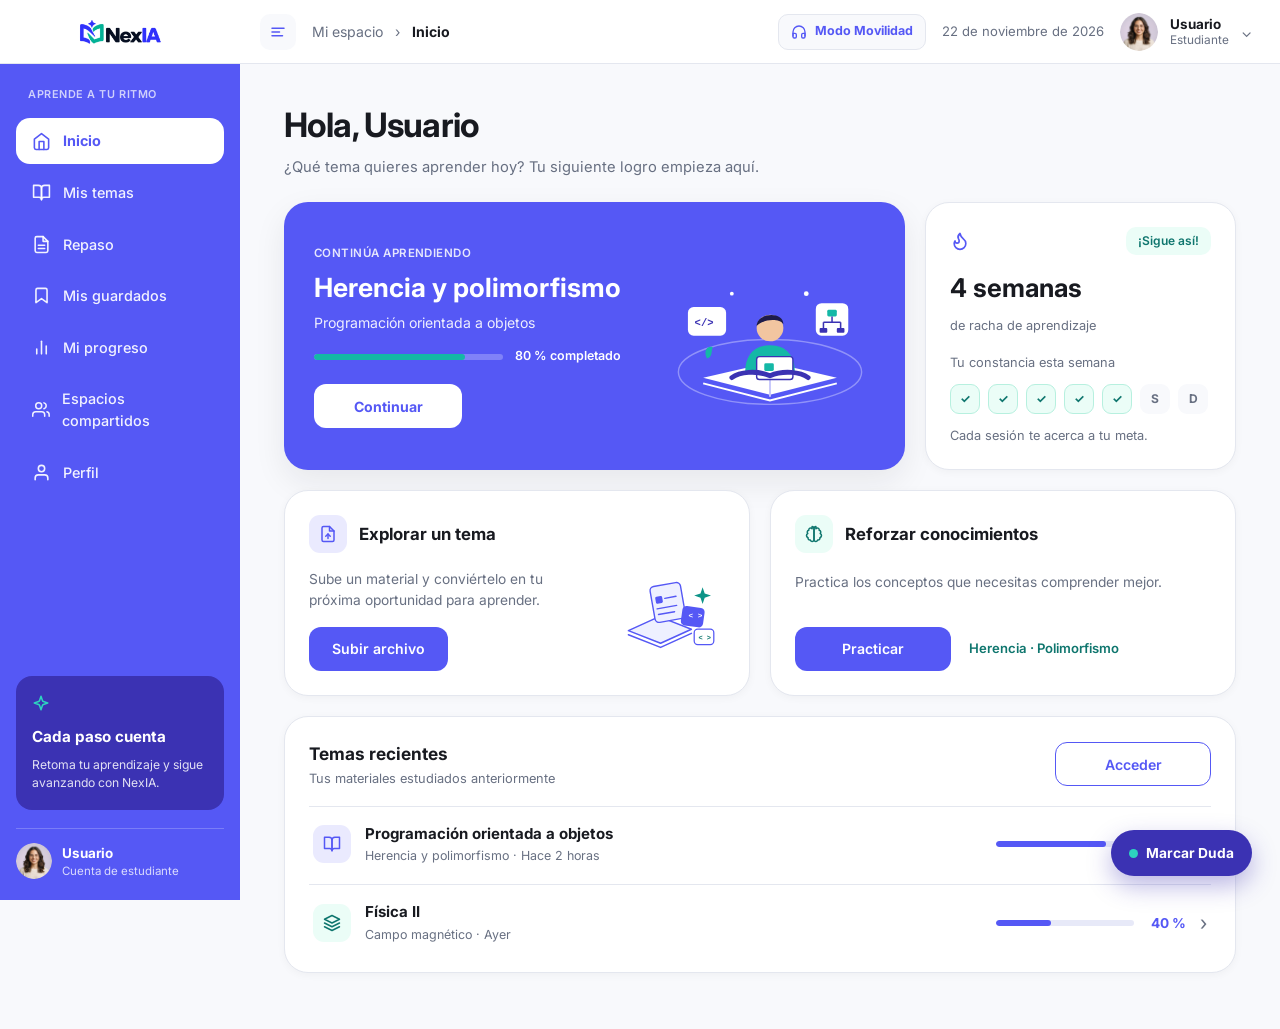
==== commit a24bc700: "feat(student): implement remaining student user stories and dark mode" ====
--- a/app.html
+++ b/app.html
@@ -3,37 +3,18 @@
 <head>
   <meta charset="UTF-8">
   <meta name="viewport" content="width=device-width, initial-scale=1.0">
-  <meta name="description" content="NexIA: tu espacio de estudio. Sube tus apuntes y conviértelos en lecciones, preguntas de práctica y repasos programados.">
-  <meta name="color-scheme" content="light dark">
   <title>NexIA — Mi espacio</title>
   <link rel="icon" type="image/png" href="assets/img/favicon.png">
-  <script>
-    /* Protege la aplicación: sin sesión se vuelve al inicio de sesión. También aplica el tema antes de pintar. */
-    (function () {
-      try {
-        var raw = localStorage.getItem('nexia:session') || sessionStorage.getItem('nexia:session');
-        var session = raw ? JSON.parse(raw) : null;
-        if (!session || !session.userId) {
-          location.replace('login.html');
-          return;
-        }
-        if (session.theme === 'dark') document.documentElement.setAttribute('data-theme', 'dark');
-      } catch (err) { /* La comprobación completa se repite al iniciar la aplicación. */ }
-    })();
-  </script>
   <link rel="preconnect" href="https://fonts.googleapis.com">
   <link rel="preconnect" href="https://fonts.gstatic.com" crossorigin>
   <link href="https://fonts.googleapis.com/css2?family=Inter:wght@400;500;600;700&display=swap" rel="stylesheet">
   <link rel="stylesheet" href="css/styles.css">
   <link rel="stylesheet" href="css/app.css">
-  <link rel="stylesheet" href="css/app-extra.css">
 </head>
 <body class="app-body">
-  <a href="#contenido-principal" class="skip-link" data-skip-link>Saltar al contenido</a>
-
-  <svg class="svg-sprite" aria-hidden="true" focusable="false">
+  <a href="#contenido-principal" class="skip-link">Saltar al contenido</a>
+  <svg class="svg-sprite" aria-hidden="true">
     <defs>
-      <!-- Ilustraciones -->
       <symbol id="illus-doc" viewBox="0 0 160 125">
         <path d="M22 78L68 96L112 76L66 58L22 78Z" fill="#EEF0FF" stroke="#5558F5" stroke-width="2.2" stroke-linejoin="round"/>
         <path d="M22 84L68 102L112 82" stroke="#5558F5" stroke-width="2.2" stroke-linecap="round" stroke-linejoin="round" fill="none"/>
@@ -70,239 +51,2796 @@
         <circle cx="70" cy="30" r="2" fill="#FFFFFF"/>
         <path d="M44 98C40 90 44 84 50 86C48 92 50 96 44 98Z" fill="#14B8A6"/>
       </symbol>
-
-      <!-- Iconos de trazo (24 × 24) -->
-      <symbol id="i-home" viewBox="0 0 24 24"><path d="M3 9l9-7 9 7v11a2 2 0 0 1-2 2H5a2 2 0 0 1-2-2z"/><polyline points="9 22 9 12 15 12 15 22"/></symbol>
-      <symbol id="i-book" viewBox="0 0 24 24"><path d="M2 3h6a4 4 0 0 1 4 4v14a3 3 0 0 0-3-3H2z"/><path d="M22 3h-6a4 4 0 0 0-4 4v14a3 3 0 0 1 3-3h7z"/></symbol>
-      <symbol id="i-file" viewBox="0 0 24 24"><path d="M14 2H6a2 2 0 0 0-2 2v16a2 2 0 0 0 2 2h12a2 2 0 0 0 2-2V8z"/><polyline points="14 2 14 8 20 8"/><line x1="16" y1="13" x2="8" y2="13"/><line x1="16" y1="17" x2="8" y2="17"/></symbol>
-      <symbol id="i-upload" viewBox="0 0 24 24"><path d="M14 2H6a2 2 0 0 0-2 2v16a2 2 0 0 0 2 2h12a2 2 0 0 0 2-2V8z"/><polyline points="14 2 14 8 20 8"/><line x1="12" y1="18" x2="12" y2="12"/><polyline points="9 15 12 12 15 15"/></symbol>
-      <symbol id="i-bookmark" viewBox="0 0 24 24"><path d="M19 21l-7-5-7 5V5a2 2 0 0 1 2-2h10a2 2 0 0 1 2 2z"/></symbol>
-      <symbol id="i-chart" viewBox="0 0 24 24"><line x1="18" y1="20" x2="18" y2="10"/><line x1="12" y1="20" x2="12" y2="4"/><line x1="6" y1="20" x2="6" y2="14"/></symbol>
-      <symbol id="i-user" viewBox="0 0 24 24"><path d="M20 21v-2a4 4 0 0 0-4-4H8a4 4 0 0 0-4 4v2"/><circle cx="12" cy="7" r="4"/></symbol>
-      <symbol id="i-menu" viewBox="0 0 24 24"><line x1="4" y1="7" x2="20" y2="7"/><line x1="4" y1="12" x2="16" y2="12"/><line x1="4" y1="17" x2="20" y2="17"/></symbol>
-      <symbol id="i-sparkle" viewBox="0 0 24 24"><path d="M12 3l1.9 5.8a2 2 0 0 0 1.3 1.3L21 12l-5.8 1.9a2 2 0 0 0-1.3 1.3L12 21l-1.9-5.8a2 2 0 0 0-1.3-1.3L3 12l5.8-1.9a2 2 0 0 0 1.3-1.3L12 3z"/></symbol>
-      <symbol id="i-flame" viewBox="0 0 24 24"><path d="M8.5 14.5A2.5 2.5 0 0 0 11 12c0-1.38-.5-2-1-3-1.07-2.14-.22-4.05 2-6 .5 2.5 2 4.9 4 6.5 2 1.6 3 3.5 3 5.5a7 7 0 1 1-14 0c0-1.15.43-2.29 1-3a2.5 2.5 0 0 0 2.5 2.5z"/></symbol>
-      <symbol id="i-brain" viewBox="0 0 24 24"><path d="M9.5 2A2.5 2.5 0 0 1 12 4.5v15a2.5 2.5 0 0 1-4.96.44 2.5 2.5 0 0 1-2.96-3.08 3 3 0 0 1-.34-5.58 2.5 2.5 0 0 1 1.32-4.24 2.5 2.5 0 0 1 4.44-2.04Z"/><path d="M14.5 2A2.5 2.5 0 0 0 12 4.5v15a2.5 2.5 0 0 0 4.96.44 2.5 2.5 0 0 0 2.96-3.08 3 3 0 0 0 .34-5.58 2.5 2.5 0 0 0-1.32-4.24 2.5 2.5 0 0 0-4.44-2.04Z"/></symbol>
-      <symbol id="i-layers" viewBox="0 0 24 24"><polygon points="12 2 2 7 12 12 22 7 12 2"/><polyline points="2 17 12 22 22 17"/><polyline points="2 12 12 17 22 12"/></symbol>
-      <symbol id="i-folder" viewBox="0 0 24 24"><path d="M22 19a2 2 0 0 1-2 2H4a2 2 0 0 1-2-2V5a2 2 0 0 1 2-2h5l2 3h9a2 2 0 0 1 2 2z"/></symbol>
-      <symbol id="i-clock" viewBox="0 0 24 24"><circle cx="12" cy="12" r="10"/><polyline points="12 6 12 12 16 14"/></symbol>
-      <symbol id="i-check-circle" viewBox="0 0 24 24"><circle cx="12" cy="12" r="10"/><polyline points="8 12 11 15 16 9"/></symbol>
-      <symbol id="i-check" viewBox="0 0 24 24"><polyline points="20 6 9 17 4 12"/></symbol>
-      <symbol id="i-x" viewBox="0 0 24 24"><line x1="18" y1="6" x2="6" y2="18"/><line x1="6" y1="6" x2="18" y2="18"/></symbol>
-      <symbol id="i-search" viewBox="0 0 24 24"><circle cx="11" cy="11" r="8"/><line x1="21" y1="21" x2="16.65" y2="16.65"/></symbol>
-      <symbol id="i-star" viewBox="0 0 24 24"><polygon points="12 2 15.09 8.26 22 9.27 17 14.14 18.18 21.02 12 17.77 5.82 21.02 7 14.14 2 9.27 8.91 8.26 12 2"/></symbol>
-      <symbol id="i-highlight" viewBox="0 0 24 24"><path d="M12 20h9"/><path d="M16.5 3.5a2.12 2.12 0 0 1 3 3L7 19l-4 1 1-4L16.5 3.5z"/></symbol>
-      <symbol id="i-send" viewBox="0 0 24 24"><line x1="22" y1="2" x2="11" y2="13"/><polygon points="22 2 15 22 11 13 2 9 22 2"/></symbol>
-      <symbol id="i-volume" viewBox="0 0 24 24"><polygon points="11 5 6 9 2 9 2 15 6 15 11 19 11 5"/><path d="M15.54 8.46a5 5 0 0 1 0 7.07"/><path d="M19.07 4.93a10 10 0 0 1 0 14.14"/></symbol>
-      <symbol id="i-calendar" viewBox="0 0 24 24"><rect x="3" y="4" width="18" height="18" rx="2"/><line x1="16" y1="2" x2="16" y2="6"/><line x1="8" y1="2" x2="8" y2="6"/><line x1="3" y1="10" x2="21" y2="10"/></symbol>
-      <symbol id="i-trash" viewBox="0 0 24 24"><polyline points="3 6 5 6 21 6"/><path d="M19 6l-1 14a2 2 0 0 1-2 2H8a2 2 0 0 1-2-2L5 6"/><path d="M10 11v6"/><path d="M14 11v6"/><path d="M9 6V4a1 1 0 0 1 1-1h4a1 1 0 0 1 1 1v2"/></symbol>
-      <symbol id="i-chevron-right" viewBox="0 0 24 24"><polyline points="9 18 15 12 9 6"/></symbol>
-      <symbol id="i-chevron-left" viewBox="0 0 24 24"><polyline points="15 18 9 12 15 6"/></symbol>
-      <symbol id="i-chevron-down" viewBox="0 0 24 24"><polyline points="6 9 12 15 18 9"/></symbol>
-      <symbol id="i-arrow-right" viewBox="0 0 24 24"><line x1="5" y1="12" x2="19" y2="12"/><polyline points="12 5 19 12 12 19"/></symbol>
-      <symbol id="i-play" viewBox="0 0 24 24"><polygon points="6 4 20 12 6 20 6 4" fill="currentColor"/></symbol>
-      <symbol id="i-pause" viewBox="0 0 24 24"><rect x="6" y="4" width="4" height="16" fill="currentColor"/><rect x="14" y="4" width="4" height="16" fill="currentColor"/></symbol>
-      <symbol id="i-skip-back" viewBox="0 0 24 24"><polygon points="19 20 9 12 19 4 19 20"/><line x1="5" y1="19" x2="5" y2="5"/></symbol>
-      <symbol id="i-skip-forward" viewBox="0 0 24 24"><polygon points="5 4 15 12 5 20 5 4"/><line x1="19" y1="5" x2="19" y2="19"/></symbol>
-      <symbol id="i-logout" viewBox="0 0 24 24"><path d="M9 21H5a2 2 0 0 1-2-2V5a2 2 0 0 1 2-2h4"/><polyline points="16 17 21 12 16 7"/><line x1="21" y1="12" x2="9" y2="12"/></symbol>
-      <symbol id="i-shield" viewBox="0 0 24 24"><path d="M12 22s8-4 8-10V5l-8-3-8 3v7c0 6 8 10 8 10z"/><polyline points="9 12 11 14 15 10"/></symbol>
-      <symbol id="i-settings" viewBox="0 0 24 24"><line x1="4" y1="21" x2="4" y2="14"/><line x1="4" y1="10" x2="4" y2="3"/><line x1="12" y1="21" x2="12" y2="12"/><line x1="12" y1="8" x2="12" y2="3"/><line x1="20" y1="21" x2="20" y2="16"/><line x1="20" y1="12" x2="20" y2="3"/><line x1="1" y1="14" x2="7" y2="14"/><line x1="9" y1="8" x2="15" y2="8"/><line x1="17" y1="16" x2="23" y2="16"/></symbol>
-      <symbol id="i-bulb" viewBox="0 0 24 24"><path d="M9 18h6"/><path d="M10 22h4"/><path d="M12 2a7 7 0 0 0-4 12.7c.6.5 1 1.3 1 2.3h6c0-1 .4-1.800 1-2.300A7 7 0 0 0 12 2z"/></symbol>
-      <symbol id="i-alert" viewBox="0 0 24 24"><circle cx="12" cy="12" r="10"/><line x1="12" y1="8" x2="12" y2="12"/><line x1="12" y1="16" x2="12.010" y2="16"/></symbol>
-      <symbol id="i-info" viewBox="0 0 24 24"><circle cx="12" cy="12" r="10"/><line x1="12" y1="16" x2="12" y2="12"/><line x1="12" y1="8" x2="12.010" y2="8"/></symbol>
-      <symbol id="i-plus" viewBox="0 0 24 24"><line x1="12" y1="5" x2="12" y2="19"/><line x1="5" y1="12" x2="19" y2="12"/></symbol>
-      <symbol id="i-edit" viewBox="0 0 24 24"><path d="M11 4H4a2 2 0 0 0-2 2v14a2 2 0 0 0 2 2h14a2 2 0 0 0 2-2v-7"/><path d="M18.5 2.5a2.12 2.12 0 0 1 3 3L12 15l-4 1 1-4 9.500-9.500z"/></symbol>
-      <symbol id="i-target" viewBox="0 0 24 24"><circle cx="12" cy="12" r="10"/><circle cx="12" cy="12" r="6"/><circle cx="12" cy="12" r="2"/></symbol>
-      <symbol id="i-refresh" viewBox="0 0 24 24"><polyline points="23 4 23 10 17 10"/><path d="M20.490 15a9 9 0 1 1-2.120-9.360L23 10"/></symbol>
-      <symbol id="i-lock" viewBox="0 0 24 24"><rect x="3" y="11" width="18" height="11" rx="2"/><path d="M7 11V7a5 5 0 0 1 10 0v4"/></symbol>
-      <symbol id="i-text" viewBox="0 0 24 24"><polyline points="4 7 4 4 20 4 20 7"/><line x1="9" y1="20" x2="15" y2="20"/><line x1="12" y1="4" x2="12" y2="20"/></symbol>
-      <symbol id="i-message" viewBox="0 0 24 24"><path d="M21 15a2 2 0 0 1-2 2H7l-4 4V5a2 2 0 0 1 2-2h14a2 2 0 0 1 2 2z"/></symbol>
-      <symbol id="i-image" viewBox="0 0 24 24"><rect x="3" y="3" width="18" height="18" rx="2"/><circle cx="8.500" cy="8.500" r="1.500"/><polyline points="21 15 16 10 5 21"/></symbol>
-      <symbol id="i-headphones" viewBox="0 0 24 24"><path d="M3 18v-6a9 9 0 0 1 18 0v6"/><path d="M21 19a2 2 0 0 1-2 2h-1a2 2 0 0 1-2-2v-3a2 2 0 0 1 2-2h3zM3 19a2 2 0 0 0 2 2h1a2 2 0 0 0 2-2v-3a2 2 0 0 0-2-2H3z"/></symbol>
-      <symbol id="i-users" viewBox="0 0 24 24"><path d="M17 21v-2a4 4 0 0 0-4-4H5a4 4 0 0 0-4 4v2"/><circle cx="9" cy="7" r="4"/><path d="M23 21v-2a4 4 0 0 0-3-3.87"/><path d="M16 3.13a4 4 0 0 1 0 7.75"/></symbol>
-      <symbol id="i-key" viewBox="0 0 24 24"><path d="M21 2l-2 2m-7.61 7.61a5.5 5.5 0 1 1-7.778 7.778 5.5 5.5 0 0 1 7.777-7.777zm0 0L15.5 7.5m0 0l3 3L22 7l-3-3m-3.5 3.5L19 4"/><circle cx="7.5" cy="16.5" r="1" fill="currentColor" stroke="none"/></symbol>
-      <symbol id="i-copy" viewBox="0 0 24 24"><rect x="9" y="9" width="13" height="13" rx="2"/><path d="M5 15H4a2 2 0 0 1-2-2V4a2 2 0 0 1 2-2h9a2 2 0 0 1 2 2v1"/></symbol>
-      <symbol id="i-share" viewBox="0 0 24 24"><circle cx="18" cy="5" r="3"/><circle cx="6" cy="12" r="3"/><circle cx="18" cy="19" r="3"/><line x1="8.59" y1="13.51" x2="15.42" y2="17.49"/><line x1="15.41" y1="6.51" x2="8.59" y2="10.49"/></symbol>
+      <symbol id="illus-team" viewBox="0 0 220 130">
+        <rect x="74" y="14" width="38" height="24" rx="5" fill="#FFFFFF" stroke="#5558F5" stroke-width="1.6"/>
+        <line x1="80" y1="22" x2="104" y2="22" stroke="#5558F5" stroke-width="1.6" stroke-linecap="round"/>
+        <line x1="80" y1="29" x2="96" y2="29" stroke="#14B8A6" stroke-width="1.6" stroke-linecap="round"/>
+        <rect x="128" y="16" width="30" height="20" rx="5" fill="#5558F5"/>
+        <line x1="134" y1="24" x2="152" y2="24" stroke="#FFFFFF" stroke-width="1.6" stroke-linecap="round"/>
+        <line x1="134" y1="30" x2="146" y2="30" stroke="#C7C8FB" stroke-width="1.6" stroke-linecap="round"/>
+        <circle cx="62" cy="54" r="14" fill="#F2C5A0" stroke="#181A20" stroke-width="1.5"/>
+        <path d="M48 52C48 40 76 38 76 52C70 46 54 46 48 52Z" fill="#181A20"/>
+        <path d="M38 112C38 86 48 74 62 74C76 74 86 86 86 112Z" fill="#7C7FF7" stroke="#181A20" stroke-width="1.5"/>
+        <circle cx="158" cy="54" r="14" fill="#8D5A3C" stroke="#181A20" stroke-width="1.5"/>
+        <circle cx="158" cy="40" r="12" fill="#181A20"/>
+        <path d="M134 112C134 86 144 74 158 74C172 74 182 86 182 112Z" fill="#14B8A6" stroke="#181A20" stroke-width="1.5"/>
+        <rect x="78" y="76" width="64" height="38" rx="6" fill="#5558F5" stroke="#181A20" stroke-width="1.5"/>
+        <polygon points="110,90 114,96 110,102 106,96" fill="#FFFFFF"/>
+        <rect x="68" y="114" width="84" height="6" rx="3" fill="#FFFFFF" stroke="#181A20" stroke-width="1.5"/>
+      </symbol>
     </defs>
   </svg>
 
   <header class="app-topbar">
     <div class="app-topbar__brand">
-      <button type="button" class="app-mobile-menu-btn" id="appSidebarToggle" aria-label="Abrir el menú" aria-controls="appSidebar" aria-expanded="false">
-        <svg class="icon" width="20" height="20" aria-hidden="true"><use href="#i-menu"></use></svg>
+      <button class="app-mobile-menu-btn" id="appSidebarToggle" aria-label="Alternar menú lateral">
+        <svg width="20" height="20" viewBox="0 0 24 24" fill="none" stroke="currentColor" stroke-width="2" stroke-linecap="round">
+          <line x1="4" y1="7" x2="20" y2="7"></line>
+          <line x1="4" y1="12" x2="16" y2="12"></line>
+          <line x1="4" y1="17" x2="20" y2="17"></line>
+        </svg>
       </button>
-      <a href="#/inicio" class="app-logo-link" aria-label="NexIA, ir al inicio">
-        <img src="assets/img/logo-nexia.png" alt="" class="app-logo-img">
+      <a href="index.html" class="app-logo-link">
+        <img src="assets/img/logo-nexia.png" alt="NexIA" class="app-logo-img">
       </a>
     </div>
 
     <div class="app-topbar__main">
       <div class="app-topbar__left">
-        <button type="button" class="app-collapse-btn" id="desktopSidebarToggle" aria-label="Ocultar el menú lateral" aria-controls="appSidebar" aria-expanded="true">
-          <svg class="icon" width="18" height="18" aria-hidden="true"><use href="#i-menu"></use></svg>
+        <button class="app-collapse-btn" id="desktopSidebarToggle" aria-label="Alternar barra lateral">
+          <svg width="18" height="18" viewBox="0 0 24 24" fill="none" stroke="currentColor" stroke-width="2" stroke-linecap="round">
+            <line x1="4" y1="7" x2="20" y2="7"></line>
+            <line x1="4" y1="12" x2="14" y2="12"></line>
+            <line x1="4" y1="17" x2="18" y2="17"></line>
+          </svg>
         </button>
 
         <nav class="app-breadcrumb" aria-label="Ruta de navegación">
           <span class="app-breadcrumb__root">Mi espacio</span>
           <span class="app-breadcrumb__sep" aria-hidden="true">›</span>
-          <span class="app-breadcrumb__current" id="breadcrumbCurrent" aria-current="page">Inicio</span>
+          <span class="app-breadcrumb__current" id="breadcrumbCurrent">Inicio</span>
         </nav>
       </div>
 
       <div class="app-topbar__right">
-        <span class="app-topbar__date" id="topbarDate"></span>
-
-        <div class="user-menu-wrap">
-          <button type="button" class="app-user-trigger" id="userMenuButton" aria-haspopup="true" aria-expanded="false" aria-controls="userMenu">
-            <span class="avatar" data-user-avatar aria-hidden="true"></span>
-            <span class="app-user-info">
-              <span class="app-user-name" data-user-name>Estudiante</span>
-              <span class="app-user-role">Mi cuenta</span>
-            </span>
-            <svg class="icon app-user-chevron" width="16" height="16" aria-hidden="true"><use href="#i-chevron-down"></use></svg>
-          </button>
-
-          <button type="button" class="app-mobile-profile-btn" id="userMenuButtonMobile" aria-label="Abrir el menú de la cuenta" aria-haspopup="true" aria-expanded="false" aria-controls="userMenu">
-            <svg class="icon" width="20" height="20" aria-hidden="true"><use href="#i-user"></use></svg>
-          </button>
-
-          <div class="user-menu" id="userMenu" hidden>
-            <div class="user-menu__head">
-              <p class="user-menu__name" data-user-name></p>
-              <p class="user-menu__email" data-user-email></p>
-            </div>
-            <a href="#/perfil" class="user-menu__item">
-              <svg class="icon" width="17" height="17" aria-hidden="true"><use href="#i-user"></use></svg>
-              <span>Mi perfil</span>
-            </a>
-            <a href="#/progreso" class="user-menu__item">
-              <svg class="icon" width="17" height="17" aria-hidden="true"><use href="#i-chart"></use></svg>
-              <span>Mi progreso</span>
-            </a>
-            <button type="button" class="user-menu__item" data-action="toggle-theme">
-              <svg class="icon" width="17" height="17" aria-hidden="true"><use href="#i-settings"></use></svg>
-              <span data-theme-label>Activar modo oscuro</span>
-            </button>
-            <button type="button" class="user-menu__item user-menu__item--danger" data-action="logout">
-              <svg class="icon" width="17" height="17" aria-hidden="true"><use href="#i-logout"></use></svg>
-              <span>Cerrar sesión</span>
-            </button>
-          </div>
-        </div>
+        <button type="button" class="mobility-toggle-btn" id="mobilityToggleBtn" aria-pressed="false">
+          <svg width="16" height="16" viewBox="0 0 24 24" fill="none" stroke="currentColor" stroke-width="2" stroke-linecap="round" stroke-linejoin="round" aria-hidden="true">
+            <path d="M3 18v-6a9 9 0 0 1 18 0v6"></path>
+            <path d="M21 19a2 2 0 0 1-2 2h-1a2 2 0 0 1-2-2v-3a2 2 0 0 1 2-2h3zM3 19a2 2 0 0 0 2 2h1a2 2 0 0 0 2-2v-3a2 2 0 0 0-2-2H3z"></path>
+          </svg>
+          <span>Modo Movilidad</span>
+        </button>
+
+        <span class="app-topbar__date">22 de noviembre de 2026</span>
+
+        <button class="app-user-trigger" data-nav-target="perfil" aria-label="Ir a perfil de usuario">
+          <img src="assets/img/avatar-usuario.png" alt="" class="app-user-avatar">
+          <span class="app-user-info">
+            <span class="app-user-name">Usuario</span>
+            <span class="app-user-role">Estudiante</span>
+          </span>
+          <span class="app-user-chevron" aria-hidden="true">⌄</span>
+        </button>
+
+        <button class="app-mobile-profile-btn" data-nav-target="perfil" aria-label="Mi perfil">
+          <svg width="20" height="20" viewBox="0 0 24 24" fill="none" stroke="currentColor" stroke-width="2" stroke-linecap="round" stroke-linejoin="round">
+            <path d="M20 21v-2a4 4 0 0 0-4-4H8a4 4 0 0 0-4 4v2"></path>
+            <circle cx="12" cy="7" r="4"></circle>
+          </svg>
+        </button>
       </div>
     </div>
   </header>
 
   <div class="app-shell">
-    <div class="app-backdrop" id="appBackdrop" hidden></div>
-
-    <aside class="app-sidebar" id="appSidebar" aria-label="Menú principal">
+    <aside class="app-sidebar" id="appSidebar" aria-label="Menú principal de la aplicación">
       <div class="app-sidebar__top">
         <p class="app-sidebar__eyebrow">APRENDE A TU RITMO</p>
 
-        <nav class="sidebar-nav" aria-label="Secciones">
-          <a href="#/inicio" class="sidebar-nav__btn" data-nav-group="inicio">
-            <svg class="icon" width="19" height="19" aria-hidden="true"><use href="#i-home"></use></svg>
+        <nav class="sidebar-nav">
+          <button type="button" class="sidebar-nav__btn is-active" data-nav-group="inicio" data-nav-target="inicio-dashboard">
+            <svg width="19" height="19" viewBox="0 0 24 24" fill="none" stroke="currentColor" stroke-width="2" stroke-linecap="round" stroke-linejoin="round">
+              <path d="M3 9l9-7 9 7v11a2 2 0 0 1-2 2H5a2 2 0 0 1-2-2z"></path>
+              <polyline points="9 22 9 12 15 12 15 22"></polyline>
+            </svg>
             <span>Inicio</span>
-          </a>
-          <a href="#/temas" class="sidebar-nav__btn" data-nav-group="temas">
-            <svg class="icon" width="19" height="19" aria-hidden="true"><use href="#i-book"></use></svg>
+          </button>
+
+          <button type="button" class="sidebar-nav__btn" data-nav-group="temas" data-nav-target="mis-temas">
+            <svg width="19" height="19" viewBox="0 0 24 24" fill="none" stroke="currentColor" stroke-width="2" stroke-linecap="round" stroke-linejoin="round">
+              <path d="M2 3h6a4 4 0 0 1 4 4v14a3 3 0 0 0-3-3H2z"></path>
+              <path d="M22 3h-6a4 4 0 0 0-4 4v14a3 3 0 0 1 3-3h7z"></path>
+            </svg>
             <span>Mis temas</span>
-          </a>
-          <a href="#/repaso" class="sidebar-nav__btn" data-nav-group="repaso">
-            <svg class="icon" width="19" height="19" aria-hidden="true"><use href="#i-file"></use></svg>
+          </button>
+
+          <button type="button" class="sidebar-nav__btn" data-nav-group="repaso" data-nav-target="repaso-home">
+            <svg width="19" height="19" viewBox="0 0 24 24" fill="none" stroke="currentColor" stroke-width="2" stroke-linecap="round" stroke-linejoin="round">
+              <path d="M14 2H6a2 2 0 0 0-2 2v16a2 2 0 0 0 2 2h12a2 2 0 0 0 2-2V8z"></path>
+              <polyline points="14 2 14 8 20 8"></polyline>
+              <line x1="16" y1="13" x2="8" y2="13"></line>
+              <line x1="16" y1="17" x2="8" y2="17"></line>
+            </svg>
             <span>Repaso</span>
-            <span class="nav-badge" data-review-badge hidden></span>
-          </a>
-          <a href="#/guardados" class="sidebar-nav__btn" data-nav-group="guardados">
-            <svg class="icon" width="19" height="19" aria-hidden="true"><use href="#i-bookmark"></use></svg>
+          </button>
+
+          <button type="button" class="sidebar-nav__btn" data-nav-group="guardados" data-nav-target="mis-guardados">
+            <svg width="19" height="19" viewBox="0 0 24 24" fill="none" stroke="currentColor" stroke-width="2" stroke-linecap="round" stroke-linejoin="round">
+              <path d="M19 21l-7-5-7 5V5a2 2 0 0 1 2-2h10a2 2 0 0 1 2 2z"></path>
+            </svg>
             <span>Mis guardados</span>
-          </a>
-          <a href="#/progreso" class="sidebar-nav__btn" data-nav-group="progreso">
-            <svg class="icon" width="19" height="19" aria-hidden="true"><use href="#i-chart"></use></svg>
+          </button>
+
+          <button type="button" class="sidebar-nav__btn" data-nav-group="progreso" data-nav-target="mi-progreso">
+            <svg width="19" height="19" viewBox="0 0 24 24" fill="none" stroke="currentColor" stroke-width="2" stroke-linecap="round" stroke-linejoin="round">
+              <line x1="18" y1="20" x2="18" y2="10"></line>
+              <line x1="12" y1="20" x2="12" y2="4"></line>
+              <line x1="6" y1="20" x2="6" y2="14"></line>
+            </svg>
             <span>Mi progreso</span>
-          </a>
-          <a href="#/espacios" class="sidebar-nav__btn" data-nav-group="espacios">
-            <svg class="icon" width="19" height="19" aria-hidden="true"><use href="#i-users"></use></svg>
+          </button>
+
+          <button type="button" class="sidebar-nav__btn" data-nav-group="espacios" data-nav-target="espacios-crear">
+            <svg width="19" height="19" viewBox="0 0 24 24" fill="none" stroke="currentColor" stroke-width="2" stroke-linecap="round" stroke-linejoin="round">
+              <path d="M17 21v-2a4 4 0 0 0-4-4H5a4 4 0 0 0-4 4v2"></path>
+              <circle cx="9" cy="7" r="4"></circle>
+              <path d="M23 21v-2a4 4 0 0 0-3-3.87"></path>
+              <path d="M16 3.13a4 4 0 0 1 0 7.75"></path>
+            </svg>
             <span>Espacios compartidos</span>
-          </a>
+          </button>
+
+          <button type="button" class="sidebar-nav__btn" data-nav-group="perfil" data-nav-target="perfil">
+            <svg width="19" height="19" viewBox="0 0 24 24" fill="none" stroke="currentColor" stroke-width="2" stroke-linecap="round" stroke-linejoin="round">
+              <path d="M20 21v-2a4 4 0 0 0-4-4H8a4 4 0 0 0-4 4v2"></path>
+              <circle cx="12" cy="7" r="4"></circle>
+            </svg>
+            <span>Perfil</span>
+          </button>
         </nav>
       </div>
 
       <div class="app-sidebar__bottom">
         <div class="sidebar-promo">
           <div class="sidebar-promo__icon" aria-hidden="true">
-            <svg class="icon" width="18" height="18" style="color: #2DD4BF"><use href="#i-sparkle"></use></svg>
-          </div>
-          <h2 class="sidebar-promo__title" data-promo-title>Mejor, en equipo</h2>
-          <p class="sidebar-promo__text" data-promo-text>Comparte lo que sabes. Descubre lo que puedes.</p>
+            <svg width="18" height="18" viewBox="0 0 24 24" fill="none" stroke="#2DD4BF" stroke-width="2" stroke-linecap="round" stroke-linejoin="round">
+              <path d="M12 3l1.9 5.8a2 2 0 0 0 1.3 1.3L21 12l-5.8 1.9a2 2 0 0 0-1.3 1.3L12 21l-1.9-5.8a2 2 0 0 0-1.3-1.3L3 12l5.8-1.9a2 2 0 0 0 1.3-1.3L12 3z"></path>
+            </svg>
+          </div>
+          <h2 class="sidebar-promo__title">Cada paso cuenta</h2>
+          <p class="sidebar-promo__text">Retoma tu aprendizaje y sigue avanzando con NexIA.</p>
         </div>
 
         <div class="sidebar-user">
-          <span class="avatar avatar--on-primary" data-user-avatar aria-hidden="true"></span>
-          <div class="sidebar-user__body">
-            <p class="sidebar-user__name" data-user-name>Estudiante</p>
+          <img src="assets/img/avatar-usuario.png" alt="" class="sidebar-user__avatar">
+          <div>
+            <p class="sidebar-user__name">Usuario</p>
             <p class="sidebar-user__role">Cuenta de estudiante</p>
           </div>
         </div>
       </div>
     </aside>
 
-    <main class="app-main" id="contenido-principal" tabindex="-1">
-      <div class="app-loading" id="appLoading" role="status">
-        <span class="spinner" aria-hidden="true"></span>
-        <p>Preparando tu espacio de estudio…</p>
-      </div>
-      <noscript>
-        <div class="empty-state">
-          <h1 class="empty-state__title">NexIA necesita JavaScript</h1>
-          <p class="empty-state__text">Activa JavaScript en tu navegador para usar tu espacio de estudio.</p>
-        </div>
-      </noscript>
+    <main class="app-main" id="contenido-principal">
+      <section class="app-view is-active" data-view="inicio-dashboard" data-group="inicio" data-title="Inicio">
+        <div class="view-header">
+          <h1 class="view-title">Hola, Usuario</h1>
+          <p class="view-subtitle">¿Qué tema quieres aprender hoy? Tu siguiente logro empieza aquí.</p>
+        </div>
+
+        <div class="dash-hero-row">
+          <article class="continue-card">
+            <div class="continue-card__body">
+              <p class="continue-card__eyebrow">CONTINÚA APRENDIENDO</p>
+              <h2 class="continue-card__title">Herencia y polimorfismo</h2>
+              <p class="continue-card__course">Programación orientada a objetos</p>
+              <div class="continue-card__progress">
+                <div class="progress-track progress-track--on-primary">
+                  <span class="progress-fill progress-fill--mint" style="width: 80%"></span>
+                </div>
+                <span class="continue-card__percent">80 % completado</span>
+              </div>
+              <button type="button" class="app-btn app-btn--white" data-nav-target="leccion">Continuar</button>
+            </div>
+            <svg class="continue-card__illus" viewBox="0 0 220 150" aria-hidden="true"><use href="#illus-student"></use></svg>
+          </article>
+
+          <article class="streak-mini-card">
+            <div class="streak-mini-card__top">
+              <svg width="20" height="20" viewBox="0 0 24 24" fill="none" stroke="#5558F5" stroke-width="2" stroke-linecap="round" stroke-linejoin="round" aria-hidden="true">
+                <path d="M8.5 14.5A2.5 2.5 0 0 0 11 12c0-1.38-.5-2-1-3-1.07-2.14-.22-4.05 2-6 .5 2.5 2 4.9 4 6.5 2 1.6 3 3.5 3 5.5a7 7 0 1 1-14 0c0-1.15.43-2.29 1-3a2.5 2.5 0 0 0 2.5 2.5z"></path>
+              </svg>
+              <span class="status-chip status-chip--mint">¡Sigue así!</span>
+            </div>
+            <h2 class="streak-mini-card__title">4 semanas</h2>
+            <p class="streak-mini-card__sub">de racha de aprendizaje</p>
+            <p class="streak-mini-card__label">Tu constancia esta semana</p>
+            <div class="week-dots">
+              <span class="week-dot week-dot--done" aria-label="Lunes completado">✓</span>
+              <span class="week-dot week-dot--done" aria-label="Martes completado">✓</span>
+              <span class="week-dot week-dot--done" aria-label="Miércoles completado">✓</span>
+              <span class="week-dot week-dot--done" aria-label="Jueves completado">✓</span>
+              <span class="week-dot week-dot--done" aria-label="Viernes completado">✓</span>
+              <span class="week-dot">S</span>
+              <span class="week-dot">D</span>
+            </div>
+            <p class="streak-mini-card__footer">Cada sesión te acerca a tu meta.</p>
+          </article>
+        </div>
+
+        <div class="dash-actions-row">
+          <article class="action-card">
+            <div class="action-card__head">
+              <span class="icon-box icon-box--purple" aria-hidden="true">
+                <svg width="18" height="18" viewBox="0 0 24 24" fill="none" stroke="currentColor" stroke-width="2" stroke-linecap="round" stroke-linejoin="round">
+                  <path d="M14 2H6a2 2 0 0 0-2 2v16a2 2 0 0 0 2 2h12a2 2 0 0 0 2-2V8z"></path>
+                  <polyline points="14 2 14 8 20 8"></polyline>
+                  <line x1="12" y1="18" x2="12" y2="12"></line>
+                  <polyline points="9 15 12 12 15 15"></polyline>
+                </svg>
+              </span>
+              <h2 class="action-card__title">Explorar un tema</h2>
+            </div>
+            <div class="action-card__content">
+              <div>
+                <p class="action-card__text">Sube un material y conviértelo en tu próxima oportunidad para aprender.</p>
+                <button type="button" class="app-btn app-btn--primary" data-nav-target="explorar-tema">Subir archivo</button>
+              </div>
+              <svg class="action-card__illus" viewBox="0 0 160 125" aria-hidden="true"><use href="#illus-doc"></use></svg>
+            </div>
+          </article>
+
+          <article class="action-card">
+            <div class="action-card__head">
+              <span class="icon-box icon-box--mint" aria-hidden="true">
+                <svg width="18" height="18" viewBox="0 0 24 24" fill="none" stroke="currentColor" stroke-width="2" stroke-linecap="round" stroke-linejoin="round">
+                  <path d="M9.5 2A2.5 2.5 0 0 1 12 4.5v15a2.5 2.5 0 0 1-4.96.44 2.5 2.5 0 0 1-2.96-3.08 3 3 0 0 1-.34-5.58 2.5 2.5 0 0 1 1.32-4.24 2.5 2.5 0 0 1 4.44-2.04Z"></path>
+                  <path d="M14.5 2A2.5 2.5 0 0 0 12 4.5v15a2.5 2.5 0 0 0 4.96.44 2.5 2.5 0 0 0 2.96-3.08 3 3 0 0 0 .34-5.58 2.5 2.5 0 0 0-1.32-4.24 2.5 2.5 0 0 0-4.44-2.04Z"></path>
+                </svg>
+              </span>
+              <h2 class="action-card__title">Reforzar conocimientos</h2>
+            </div>
+            <p class="action-card__text">Practica los conceptos que necesitas comprender mejor.</p>
+            <div class="action-card__footer">
+              <button type="button" class="app-btn app-btn--primary app-btn--wide" data-nav-target="repaso-home">Practicar</button>
+              <span class="action-card__tags">Herencia · Polimorfismo</span>
+            </div>
+          </article>
+        </div>
+
+        <article class="recent-card">
+          <div class="recent-card__head">
+            <div>
+              <h2 class="recent-card__title">Temas recientes</h2>
+              <p class="recent-card__sub">Tus materiales estudiados anteriormente</p>
+            </div>
+            <button type="button" class="app-btn app-btn--outline app-btn--wide" data-nav-target="mis-temas">Acceder</button>
+          </div>
+
+          <button type="button" class="recent-row" data-nav-target="leccion">
+            <span class="icon-box icon-box--purple" aria-hidden="true">
+              <svg width="18" height="18" viewBox="0 0 24 24" fill="none" stroke="currentColor" stroke-width="2" stroke-linecap="round" stroke-linejoin="round">
+                <path d="M2 3h6a4 4 0 0 1 4 4v14a3 3 0 0 0-3-3H2z"></path>
+                <path d="M22 3h-6a4 4 0 0 0-4 4v14a3 3 0 0 1 3-3h7z"></path>
+              </svg>
+            </span>
+            <span class="recent-row__body">
+              <span class="recent-row__title">Programación orientada a objetos</span>
+              <span class="recent-row__meta">Herencia y polimorfismo · Hace 2 horas</span>
+            </span>
+            <span class="recent-row__progress">
+              <span class="progress-track"><span class="progress-fill" style="width: 80%"></span></span>
+              <span class="recent-row__percent">80 %</span>
+            </span>
+            <span class="recent-row__arrow" aria-hidden="true">›</span>
+          </button>
+
+          <button type="button" class="recent-row" data-nav-target="mis-temas">
+            <span class="icon-box icon-box--mint" aria-hidden="true">
+              <svg width="18" height="18" viewBox="0 0 24 24" fill="none" stroke="currentColor" stroke-width="2" stroke-linecap="round" stroke-linejoin="round">
+                <polygon points="12 2 2 7 12 12 22 7 12 2"></polygon>
+                <polyline points="2 17 12 22 22 17"></polyline>
+                <polyline points="2 12 12 17 22 12"></polyline>
+              </svg>
+            </span>
+            <span class="recent-row__body">
+              <span class="recent-row__title">Física II</span>
+              <span class="recent-row__meta">Campo magnético · Ayer</span>
+            </span>
+            <span class="recent-row__progress">
+              <span class="progress-track"><span class="progress-fill" style="width: 40%"></span></span>
+              <span class="recent-row__percent">40 %</span>
+            </span>
+            <span class="recent-row__arrow" aria-hidden="true">›</span>
+          </button>
+        </article>
+      </section>
+
+      <section class="app-view" data-view="explorar-tema" data-group="inicio" data-title="Inicio">
+        <div class="view-header">
+          <h1 class="view-title">Explorar un tema</h1>
+          <p class="view-subtitle">Convierte tus documentos en una experiencia de aprendizaje personalizada.</p>
+        </div>
+
+        <div class="upload-card">
+          <div class="upload-dropzone" id="uploadDropzone">
+            <div class="upload-dropzone__icon">
+              <svg width="26" height="26" viewBox="0 0 24 24" fill="none" stroke="#5558F5" stroke-width="2" stroke-linecap="round" stroke-linejoin="round">
+                <path d="M14 2H6a2 2 0 0 0-2 2v16a2 2 0 0 0 2 2h12a2 2 0 0 0 2-2V8z"></path>
+                <polyline points="14 2 14 8 20 8"></polyline>
+                <line x1="12" y1="18" x2="12" y2="12"></line>
+                <polyline points="9 15 12 12 15 15"></polyline>
+              </svg>
+            </div>
+            <h2 class="upload-dropzone__title">Arrastra tu documento aquí</h2>
+            <p class="upload-dropzone__subtitle">O selecciona un archivo desde tu dispositivo</p>
+
+            <input type="file" id="fileUploadInput" accept=".pdf,.doc,.docx" hidden>
+            <button type="button" class="app-btn app-btn--primary" id="selectFileBtn">Seleccionar archivo</button>
+
+            <div class="upload-formats">
+              <span class="format-pill">PDF</span>
+              <span class="format-pill">DOCX</span>
+            </div>
+
+            <p class="upload-dropzone__note">Tus documentos se usan sólo para ayudarte a estudiar.</p>
+          </div>
+
+          <div class="upload-info">
+            <svg class="illus-md" viewBox="0 0 160 125" aria-hidden="true"><use href="#illus-doc"></use></svg>
+            <h3 class="upload-info__title">De documento a conocimiento</h3>
+            <p class="upload-info__desc">Un espacio de estudio creado a partir de tu propio material.</p>
+            <ul class="check-list">
+              <li><span class="check-circle" aria-hidden="true">✓</span><span>Contenido organizado por temas</span></li>
+              <li><span class="check-circle" aria-hidden="true">✓</span><span>Explicaciones adaptadas a ti</span></li>
+              <li><span class="check-circle" aria-hidden="true">✓</span><span>Práctica guiada con IA</span></li>
+            </ul>
+          </div>
+        </div>
+
+        <h2 class="subsection-title">¿Qué hará NexIA con tu documento?</h2>
+
+        <div class="process-steps-grid">
+          <article class="process-step-card">
+            <span class="step-badge step-badge--purple">01</span>
+            <h3 class="process-step-card__title">Identificar</h3>
+            <p class="process-step-card__desc">Los temas y conceptos principales de tu material.</p>
+          </article>
+          <article class="process-step-card">
+            <span class="step-badge step-badge--mint">02</span>
+            <h3 class="process-step-card__title">Organizar</h3>
+            <p class="process-step-card__desc">El contenido en secciones claras para estudiar.</p>
+          </article>
+          <article class="process-step-card">
+            <span class="step-badge step-badge--purple">03</span>
+            <h3 class="process-step-card__title">Comprender</h3>
+            <p class="process-step-card__desc">Explicaciones y ejemplos con tu tutor IA.</p>
+          </article>
+          <article class="process-step-card">
+            <span class="step-badge step-badge--mint">04</span>
+            <h3 class="process-step-card__title">Practicar</h3>
+            <p class="process-step-card__desc">Preguntas para comprobar tu aprendizaje.</p>
+          </article>
+        </div>
+
+        <div class="view-action-footer">
+          <p class="view-action-footer__hint" id="selectedFileHint">Selecciona un documento para empezar.</p>
+          <div class="view-action-footer__buttons">
+            <button type="button" class="app-btn app-btn--outline app-btn--wide" data-nav-target="inicio-dashboard">Cancelar</button>
+            <button type="button" class="app-btn app-btn--primary" data-nav-target="documento-listo">Analizar documento</button>
+          </div>
+        </div>
+      </section>
+
+      <section class="app-view" data-view="documento-listo" data-group="inicio" data-title="Inicio">
+        <div class="view-header">
+          <h1 class="view-title">Tu documento está listo</h1>
+          <p class="view-subtitle">NexIA ha organizado el material para facilitar su comprensión.</p>
+        </div>
+
+        <div class="doc-banner">
+          <span class="doc-banner__icon" aria-hidden="true">
+            <svg width="24" height="24" viewBox="0 0 24 24" fill="none" stroke="#5558F5" stroke-width="2" stroke-linecap="round" stroke-linejoin="round">
+              <path d="M14 2H6a2 2 0 0 0-2 2v16a2 2 0 0 0 2 2h12a2 2 0 0 0 2-2V8z"></path>
+              <polyline points="14 2 14 8 20 8"></polyline>
+              <line x1="16" y1="13" x2="8" y2="13"></line>
+              <line x1="16" y1="17" x2="8" y2="17"></line>
+            </svg>
+          </span>
+          <div class="doc-banner__body">
+            <h2 class="doc-banner__title" id="docBannerTitle">Programación Orientada a Objetos.pdf</h2>
+            <p class="doc-banner__meta">18 páginas · 1,8 MB · PDF</p>
+          </div>
+          <div class="doc-banner__status">
+            <span class="status-chip status-chip--white-mint">Listo para aprender</span>
+            <span class="doc-banner__topics">4 temas identificados</span>
+          </div>
+        </div>
+
+        <h2 class="subsection-title subsection-title--tight">Temas identificados</h2>
+        <p class="subsection-sub">Una ruta clara para dominar tu material.</p>
+
+        <div class="doc-topics-layout">
+          <div class="topic-list">
+            <button type="button" class="topic-row" data-nav-target="leccion">
+              <span class="step-badge step-badge--purple">01</span>
+              <span class="topic-row__body">
+                <span class="topic-row__title">Introducción a la POO</span>
+                <span class="topic-row__sub">Clases, objetos y atributos</span>
+              </span>
+              <span class="topic-row__time">12 min</span>
+              <span class="topic-row__arrow" aria-hidden="true">›</span>
+            </button>
+            <button type="button" class="topic-row" data-nav-target="leccion">
+              <span class="step-badge step-badge--mint">02</span>
+              <span class="topic-row__body">
+                <span class="topic-row__title">Herencia</span>
+                <span class="topic-row__sub">Clases base y reutilización</span>
+              </span>
+              <span class="topic-row__time">10 min</span>
+              <span class="topic-row__arrow" aria-hidden="true">›</span>
+            </button>
+            <button type="button" class="topic-row" data-nav-target="leccion">
+              <span class="step-badge step-badge--purple">03</span>
+              <span class="topic-row__body">
+                <span class="topic-row__title">Polimorfismo</span>
+                <span class="topic-row__sub">Métodos y comportamiento</span>
+              </span>
+              <span class="topic-row__time">14 min</span>
+              <span class="topic-row__arrow" aria-hidden="true">›</span>
+            </button>
+            <button type="button" class="topic-row" data-nav-target="leccion">
+              <span class="step-badge step-badge--mint">04</span>
+              <span class="topic-row__body">
+                <span class="topic-row__title">Aplicaciones prácticas</span>
+                <span class="topic-row__sub">Ejemplos del material</span>
+              </span>
+              <span class="topic-row__time">12 min</span>
+              <span class="topic-row__arrow" aria-hidden="true">›</span>
+            </button>
+          </div>
+
+          <aside class="side-info-card">
+            <svg class="illus-md" viewBox="0 0 160 125" aria-hidden="true"><use href="#illus-doc"></use></svg>
+            <h3 class="side-info-card__title">Tu ruta de aprendizaje</h3>
+            <p class="side-info-card__desc">Del primer concepto a la práctica, con acompañamiento en cada paso.</p>
+            <div class="route-summary">
+              <span class="route-summary__topics">4 temas</span>
+              <span class="route-summary__time">48 min</span>
+            </div>
+          </aside>
+        </div>
+
+        <div class="view-action-footer">
+          <p class="view-action-footer__hint">Puedes avanzar a tu ritmo y volver a cada concepto cuando lo necesites.</p>
+          <div class="view-action-footer__buttons">
+            <button type="button" class="app-btn app-btn--primary app-btn--wide" data-nav-target="leccion">Comenzar aprendizaje</button>
+          </div>
+        </div>
+      </section>
+
+      <section class="app-view" data-view="mis-temas" data-group="temas" data-title="Mis temas">
+        <div class="view-header">
+          <h1 class="view-title">Mis temas</h1>
+          <p class="view-subtitle">Todo lo que estás aprendiendo, en un solo lugar.</p>
+        </div>
+
+        <div class="stats-row">
+          <article class="stat-card">
+            <span class="icon-box icon-box--purple" aria-hidden="true">
+              <svg width="18" height="18" viewBox="0 0 24 24" fill="none" stroke="currentColor" stroke-width="2" stroke-linecap="round" stroke-linejoin="round">
+                <path d="M22 19a2 2 0 0 1-2 2H4a2 2 0 0 1-2-2V5a2 2 0 0 1 2-2h5l2 3h9a2 2 0 0 1 2 2z"></path>
+              </svg>
+            </span>
+            <div>
+              <p class="stat-card__value">3</p>
+              <p class="stat-card__label">Materiales en tu biblioteca</p>
+            </div>
+          </article>
+          <article class="stat-card">
+            <span class="icon-box icon-box--purple" aria-hidden="true">
+              <svg width="18" height="18" viewBox="0 0 24 24" fill="none" stroke="currentColor" stroke-width="2" stroke-linecap="round" stroke-linejoin="round">
+                <circle cx="12" cy="12" r="10"></circle>
+                <polyline points="12 6 12 12 16 14"></polyline>
+              </svg>
+            </span>
+            <div>
+              <p class="stat-card__value">2</p>
+              <p class="stat-card__label">En progreso</p>
+            </div>
+          </article>
+          <article class="stat-card">
+            <span class="icon-box icon-box--mint" aria-hidden="true">
+              <svg width="18" height="18" viewBox="0 0 24 24" fill="none" stroke="currentColor" stroke-width="2" stroke-linecap="round" stroke-linejoin="round">
+                <circle cx="12" cy="12" r="10"></circle>
+                <polyline points="8 12 11 15 16 9"></polyline>
+              </svg>
+            </span>
+            <div>
+              <p class="stat-card__value">1</p>
+              <p class="stat-card__label">Completado</p>
+            </div>
+          </article>
+        </div>
+
+        <div class="library-toolbar">
+          <label class="search-field">
+            <svg width="18" height="18" viewBox="0 0 24 24" fill="none" stroke="currentColor" stroke-width="2" stroke-linecap="round" stroke-linejoin="round" aria-hidden="true">
+              <circle cx="11" cy="11" r="8"></circle>
+              <line x1="21" y1="21" x2="16.65" y2="16.65"></line>
+            </svg>
+            <input type="search" id="librarySearch" class="search-field__input" placeholder="Buscar material o tema" aria-label="Buscar material o tema">
+          </label>
+          <button type="button" class="app-btn app-btn--primary app-btn--wide" data-nav-target="explorar-tema">+ Nuevo material</button>
+        </div>
+
+        <div class="filter-chips" role="tablist" aria-label="Filtrar materiales">
+          <button type="button" class="filter-chip is-active" data-filter="todos">Todos</button>
+          <button type="button" class="filter-chip" data-filter="progreso">En progreso</button>
+          <button type="button" class="filter-chip" data-filter="completado">Completados</button>
+        </div>
+
+        <div class="material-list" id="materialList">
+          <article class="material-card" data-status="progreso" data-search="programación orientada a objetos herencia polimorfismo poo">
+            <div class="material-thumb material-thumb--purple">
+              <svg width="26" height="26" viewBox="0 0 24 24" fill="none" stroke="currentColor" stroke-width="1.8" stroke-linecap="round" stroke-linejoin="round" aria-hidden="true">
+                <polygon points="12 2 2 7 12 12 22 7 12 2"></polygon>
+                <polyline points="2 17 12 22 22 17"></polyline>
+                <polyline points="2 12 12 17 22 12"></polyline>
+              </svg>
+              <span>POO</span>
+            </div>
+            <div class="material-card__body">
+              <h2 class="material-card__title">Programación orientada a objetos</h2>
+              <p class="material-card__topic">Tema: Herencia y polimorfismo</p>
+              <div class="material-card__progress">
+                <span class="progress-track"><span class="progress-fill" style="width: 80%"></span></span>
+                <span class="material-card__percent">80 %</span>
+              </div>
+              <p class="material-card__meta">4 temas · 5 conceptos</p>
+            </div>
+            <div class="material-card__side">
+              <span class="status-chip status-chip--purple">En progreso</span>
+              <button type="button" class="app-btn app-btn--primary app-btn--wide" data-nav-target="leccion">Continuar</button>
+            </div>
+          </article>
+
+          <article class="material-card" data-status="progreso" data-search="física ii campo magnético">
+            <div class="material-thumb material-thumb--mint">
+              <svg width="26" height="26" viewBox="0 0 24 24" fill="none" stroke="currentColor" stroke-width="1.8" stroke-linecap="round" stroke-linejoin="round" aria-hidden="true">
+                <path d="M12 3l1.9 5.8a2 2 0 0 0 1.3 1.3L21 12l-5.8 1.9a2 2 0 0 0-1.3 1.3L12 21l-1.9-5.8a2 2 0 0 0-1.3-1.3L3 12l5.8-1.9a2 2 0 0 0 1.3-1.3L12 3z"></path>
+              </svg>
+              <span>FÍSICA</span>
+            </div>
+            <div class="material-card__body">
+              <h2 class="material-card__title">Física II</h2>
+              <p class="material-card__topic">Tema: Campo magnético</p>
+              <div class="material-card__progress">
+                <span class="progress-track"><span class="progress-fill" style="width: 40%"></span></span>
+                <span class="material-card__percent">40 %</span>
+              </div>
+              <p class="material-card__meta">3 temas · 8 conceptos</p>
+            </div>
+            <div class="material-card__side">
+              <span class="status-chip status-chip--purple">En progreso</span>
+              <button type="button" class="app-btn app-btn--primary app-btn--wide" data-nav-target="leccion">Continuar</button>
+            </div>
+          </article>
+
+          <article class="material-card" data-status="completado" data-search="matemática computacional ecuaciones en diferencia math">
+            <div class="material-thumb material-thumb--purple">
+              <svg width="26" height="26" viewBox="0 0 24 24" fill="none" stroke="currentColor" stroke-width="1.8" stroke-linecap="round" stroke-linejoin="round" aria-hidden="true">
+                <polyline points="22 7 13.5 15.5 8.5 10.5 2 17"></polyline>
+                <polyline points="16 7 22 7 22 13"></polyline>
+              </svg>
+              <span>MATH</span>
+            </div>
+            <div class="material-card__body">
+              <h2 class="material-card__title">Matemática computacional</h2>
+              <p class="material-card__topic">Tema: Ecuaciones en diferencia</p>
+              <div class="material-card__progress">
+                <span class="progress-track"><span class="progress-fill progress-fill--teal" style="width: 100%"></span></span>
+                <span class="material-card__percent">100 %</span>
+              </div>
+              <p class="material-card__meta">5 temas · 12 conceptos</p>
+            </div>
+            <div class="material-card__side">
+              <span class="status-chip status-chip--mint">Completado</span>
+              <button type="button" class="app-btn app-btn--primary app-btn--wide" data-nav-target="calendario-repaso">Repasar</button>
+            </div>
+          </article>
+
+          <p class="material-empty" id="materialEmpty" hidden>No se encontraron materiales con ese criterio.</p>
+        </div>
+      </section>
+
+      <section class="app-view" data-view="leccion" data-group="temas" data-title="Mis temas">
+        <div class="view-header">
+          <h1 class="view-title">Programación orientada a objetos</h1>
+          <p class="view-subtitle">Herencia y polimorfismo · Concepto 2 de 5</p>
+        </div>
+
+        <div class="lesson-layout">
+          <div class="lesson-main">
+            <div class="segmented-tabs segmented-tabs--4" role="tablist" aria-label="Formato de la lección">
+              <button type="button" class="segmented-tab is-active" role="tab" aria-selected="true" data-lesson-tab="lectura">Lectura</button>
+              <button type="button" class="segmented-tab" role="tab" aria-selected="false" data-lesson-tab="audio">Audio</button>
+              <button type="button" class="segmented-tab" role="tab" aria-selected="false" data-lesson-tab="video">Video</button>
+              <button type="button" class="segmented-tab" role="tab" aria-selected="false" data-lesson-tab="mapa">Mapa mental</button>
+            </div>
+
+            <div class="concept-nav">
+              <button type="button" class="concept-nav__btn">‹ Anterior</button>
+              <span class="concept-nav__label">Concepto 2 de 5</span>
+              <button type="button" class="concept-nav__btn">Siguiente ›</button>
+            </div>
+
+            <article class="lesson-card">
+              <div class="lesson-panel is-active" data-lesson-panel="lectura">
+                <div class="lesson-card__head">
+                  <h2 class="lesson-card__title">Herencia y polimorfismo</h2>
+                  <span class="status-chip status-chip--purple">6 min de lectura</span>
+                </div>
+                <h3 class="lesson-card__lead">Aprender una vez. Reutilizar muchas.</h3>
+                <p class="lesson-card__text">La herencia permite crear una clase a partir de otra. La clase hija reutiliza sus atributos y métodos y puede añadir su propio comportamiento.</p>
+
+                <div class="lesson-visuals">
+                  <div class="code-block">
+                    <p class="code-block__lang">PYTHON</p>
+<pre class="code-block__pre"><code><span class="ln">1</span>class Vehiculo:
+<span class="ln">2</span>  <span class="kw">def moverse(self):</span>
+<span class="ln">3</span>    return "En movimiento"
+<span class="ln">4</span><span class="kw">class Auto(Vehiculo):</span>
+<span class="ln">5</span>  pass</code></pre>
+                  </div>
+                  <div class="class-diagram">
+                    <span class="class-diagram__parent">Vehículo</span>
+                    <span class="class-diagram__lines" aria-hidden="true"></span>
+                    <div class="class-diagram__children">
+                      <span class="class-diagram__child">Auto</span>
+                      <span class="class-diagram__child">Moto</span>
+                    </div>
+                  </div>
+                </div>
+                <p class="lesson-card__caption">Auto hereda el método moverse() sin tener que escribirlo de nuevo.</p>
+
+                <div class="lesson-card__actions">
+                  <button type="button" class="app-btn app-btn--outline app-btn--sm toggle-btn" aria-pressed="false">
+                    <svg width="16" height="16" viewBox="0 0 24 24" fill="none" stroke="currentColor" stroke-width="2" stroke-linecap="round" stroke-linejoin="round" aria-hidden="true">
+                      <path d="M19 21l-7-5-7 5V5a2 2 0 0 1 2-2h10a2 2 0 0 1 2 2z"></path>
+                    </svg>
+                    <span>Favorito</span>
+                  </button>
+                  <button type="button" class="app-btn app-btn--outline app-btn--sm toggle-btn" aria-pressed="false">
+                    <svg width="16" height="16" viewBox="0 0 24 24" fill="none" stroke="currentColor" stroke-width="2" stroke-linecap="round" stroke-linejoin="round" aria-hidden="true">
+                      <path d="M12 20h9"></path>
+                      <path d="M16.5 3.5a2.12 2.12 0 0 1 3 3L7 19l-4 1 1-4Z"></path>
+                    </svg>
+                    <span>Subrayar</span>
+                  </button>
+                  <button type="button" class="app-btn app-btn--outline app-btn--sm" id="seniorsToggleBtn" aria-expanded="false">
+                    <span>Consejos de Seniors</span>
+                  </button>
+                </div>
+
+                <div class="seniors-panel" id="seniorsPanel" hidden>
+                  <div class="seniors-panel__head">
+                    <span class="status-chip status-chip--purple">CONSEJOS DE SENIORS</span>
+                    <span class="extra-card__hint">Aportes validados de alumnos de ciclos superiores</span>
+                  </div>
+                  <div class="seniors-list" id="seniorsList"></div>
+                </div>
+              </div>
+
+              <div class="lesson-panel" data-lesson-panel="audio">
+                <div class="lesson-card__head">
+                  <h2 class="lesson-card__title">Herencia y polimorfismo</h2>
+                  <span class="status-chip status-chip--purple">MP3 · 3:48</span>
+                </div>
+
+                <div class="audio-player">
+                  <div class="audio-player__head">
+                    <span class="audio-player__icon" aria-hidden="true">
+                      <svg width="18" height="18" viewBox="0 0 24 24" fill="none" stroke="#5558F5" stroke-width="2" stroke-linecap="round">
+                        <line x1="4" y1="10" x2="4" y2="14"></line>
+                        <line x1="8" y1="7" x2="8" y2="17"></line>
+                        <line x1="12" y1="4" x2="12" y2="20"></line>
+                        <line x1="16" y1="7" x2="16" y2="17"></line>
+                        <line x1="20" y1="10" x2="20" y2="14"></line>
+                      </svg>
+                    </span>
+                    <div>
+                      <p class="audio-player__title">Herencia, explicada para ti</p>
+                      <p class="audio-player__sub">Reproduciendo · NexIA Audio</p>
+                    </div>
+                  </div>
+                  <div class="audio-waveform" id="audioWaveform" aria-hidden="true"></div>
+                  <div class="audio-player__times">
+                    <span>01:24</span>
+                    <span>03:48</span>
+                  </div>
+                  <div class="audio-player__controls">
+                    <span class="audio-player__speed">1×</span>
+                    <div class="audio-player__center">
+                      <button type="button" class="icon-btn" aria-label="Anterior">‹</button>
+                      <button type="button" class="play-btn" data-play-toggle aria-label="Pausar">
+                        <span class="play-btn__pause" aria-hidden="true">❚❚</span>
+                        <span class="play-btn__play" aria-hidden="true">▶</span>
+                      </button>
+                      <button type="button" class="icon-btn" aria-label="Siguiente">›</button>
+                    </div>
+                    <svg width="18" height="18" viewBox="0 0 24 24" fill="none" stroke="#5558F5" stroke-width="2" stroke-linecap="round" stroke-linejoin="round" aria-hidden="true">
+                      <polygon points="11 5 6 9 2 9 2 15 6 15 11 19 11 5"></polygon>
+                      <path d="M15.54 8.46a5 5 0 0 1 0 7.07"></path>
+                    </svg>
+                  </div>
+                </div>
+
+                <p class="lesson-card__text">«Una clase puede heredar lo que otra ya sabe hacer. Así evitas repetir código y mantienes tus programas organizados».</p>
+
+                <div class="lesson-card__actions">
+                  <button type="button" class="app-btn app-btn--outline app-btn--sm app-btn--wide" data-lesson-tab="lectura">Lectura</button>
+                  <span class="lesson-card__caption">También puedes seguir el contenido por escrito.</span>
+                </div>
+              </div>
+
+              <div class="lesson-panel" data-lesson-panel="video">
+                <div class="lesson-card__head">
+                  <h2 class="lesson-card__title">Herencia y polimorfismo</h2>
+                  <span class="status-chip status-chip--purple">MP4 · 3:48</span>
+                </div>
+
+                <div class="video-frame">
+                  <p class="video-frame__crumb">NexIA / PROGRAMACIÓN ORIENTADA A OBJETOS</p>
+                  <h3 class="video-frame__title">Herencia en acción</h3>
+                  <div class="class-diagram class-diagram--dark">
+                    <span class="class-diagram__parent">Vehículo</span>
+                    <span class="class-diagram__lines" aria-hidden="true"></span>
+                    <div class="class-diagram__children">
+                      <span class="class-diagram__child">Auto</span>
+                      <span class="class-diagram__child">Moto</span>
+                    </div>
+                  </div>
+                  <p class="video-frame__caption">Un comportamiento. Muchas posibilidades.</p>
+                </div>
+
+                <div class="video-controls">
+                  <button type="button" class="video-controls__play" data-play-toggle aria-label="Pausar">
+                    <span class="play-btn__pause" aria-hidden="true">❚❚</span>
+                    <span class="play-btn__play" aria-hidden="true">▶</span>
+                  </button>
+                  <span class="video-controls__time">01:24</span>
+                  <span class="progress-track"><span class="progress-fill" style="width: 37%"></span></span>
+                  <span class="video-controls__time">03:48</span>
+                  <svg width="18" height="18" viewBox="0 0 24 24" fill="none" stroke="#5558F5" stroke-width="2" stroke-linecap="round" stroke-linejoin="round" aria-hidden="true">
+                    <polygon points="11 5 6 9 2 9 2 15 6 15 11 19 11 5"></polygon>
+                    <path d="M15.54 8.46a5 5 0 0 1 0 7.07"></path>
+                  </svg>
+                </div>
+              </div>
+
+              <div class="lesson-panel" data-lesson-panel="mapa">
+                <div class="lesson-card__head">
+                  <h2 class="lesson-card__title">Mapa mental interactivo · POO</h2>
+                  <div class="mindmap-controls">
+                    <button type="button" class="mindmap-ctrl-btn" id="mmZoomOut" aria-label="Alejar mapa">−</button>
+                    <button type="button" class="mindmap-ctrl-btn" id="mmZoomReset" aria-label="Restablecer vista">100%</button>
+                    <button type="button" class="mindmap-ctrl-btn" id="mmZoomIn" aria-label="Acercar mapa">+</button>
+                  </div>
+                </div>
+
+                <p class="lesson-card__caption">Arrastra el lienzo para explorar y toca cualquier nodo para ver su definición.</p>
+
+                <div class="mindmap-viewport" id="mindmapViewport">
+                  <svg class="mindmap-svg" id="mindmapSvg" viewBox="0 0 600 320" role="img" aria-label="Mapa mental interactivo de Programación Orientada a Objetos">
+                    <g id="mindmapCanvas">
+                      <line x1="300" y1="160" x2="145" y2="80" class="mm-edge" data-mm-edge="herencia"/>
+                      <line x1="300" y1="160" x2="465" y2="80" class="mm-edge" data-mm-edge="polimorfismo"/>
+                      <line x1="300" y1="160" x2="145" y2="245" class="mm-edge" data-mm-edge="encapsulamiento"/>
+                      <line x1="300" y1="160" x2="465" y2="245" class="mm-edge" data-mm-edge="abstraccion"/>
+
+                      <g class="mm-node mm-node--root" tabindex="0" role="button" data-mm-node="poo">
+                        <rect x="235" y="136" width="130" height="48" rx="24"/>
+                        <text x="300" y="165" text-anchor="middle">POO</text>
+                      </g>
+
+                      <g class="mm-node" tabindex="0" role="button" data-mm-node="herencia">
+                        <rect x="75" y="56" width="140" height="44" rx="14"/>
+                        <text x="145" y="83" text-anchor="middle">Herencia</text>
+                      </g>
+
+                      <g class="mm-node" tabindex="0" role="button" data-mm-node="polimorfismo">
+                        <rect x="395" y="56" width="145" height="44" rx="14"/>
+                        <text x="467" y="83" text-anchor="middle">Polimorfismo</text>
+                      </g>
+
+                      <g class="mm-node" tabindex="0" role="button" data-mm-node="encapsulamiento">
+                        <rect x="65" y="222" width="160" height="44" rx="14"/>
+                        <text x="145" y="249" text-anchor="middle">Encapsulamiento</text>
+                      </g>
+
+                      <g class="mm-node" tabindex="0" role="button" data-mm-node="abstraccion">
+                        <rect x="395" y="222" width="145" height="44" rx="14"/>
+                        <text x="467" y="249" text-anchor="middle">Abstracción</text>
+                      </g>
+                    </g>
+                  </svg>
+
+                  <div class="mindmap-popover" id="mindmapPopover" hidden>
+                    <div class="mindmap-popover__head">
+                      <strong id="mindmapPopTitle"></strong>
+                      <button type="button" class="mindmap-popover__close" id="mindmapPopClose" aria-label="Cerrar definición">×</button>
+                    </div>
+                    <p id="mindmapPopDesc"></p>
+                  </div>
+                </div>
+              </div>
+            </article>
+          </div>
+
+          <aside class="tutor-card" aria-label="Tutor IA">
+            <div class="tutor-card__head">
+              <span class="icon-box icon-box--purple" aria-hidden="true">
+                <svg width="18" height="18" viewBox="0 0 24 24" fill="none" stroke="currentColor" stroke-width="2" stroke-linecap="round" stroke-linejoin="round">
+                  <rect x="3" y="8" width="18" height="12" rx="3"></rect>
+                  <line x1="12" y1="4" x2="12" y2="8"></line>
+                  <circle cx="9" cy="14" r="1"></circle>
+                  <circle cx="15" cy="14" r="1"></circle>
+                </svg>
+              </span>
+              <div>
+                <p class="tutor-card__title">Tutor IA</p>
+                <p class="tutor-card__status">En línea · para ayudarte</p>
+              </div>
+            </div>
+
+            <div class="chat-log" id="chatLog">
+              <p class="chat-bubble chat-bubble--ai">¡Hola! Vamos a descubrir cómo una clase puede aprovechar lo que ya sabe hacer otra.</p>
+              <p class="chat-bubble chat-bubble--user">¿Heredar es lo mismo que copiar y pegar código?</p>
+              <p class="chat-bubble chat-bubble--ai chat-bubble--mint">No exactamente. Heredar conecta las clases: si mejoras Vehículo, Auto también recibe esa mejora.</p>
+            </div>
+
+            <form class="chat-input" id="chatForm">
+              <input type="text" id="chatInput" class="chat-input__field" placeholder="Escribe tu duda..." aria-label="Escribe tu duda" autocomplete="off">
+              <svg width="16" height="16" viewBox="0 0 24 24" fill="none" stroke="currentColor" stroke-width="2" stroke-linecap="round" stroke-linejoin="round" aria-hidden="true">
+                <path d="M12 1a3 3 0 0 0-3 3v8a3 3 0 0 0 6 0V4a3 3 0 0 0-3-3z"></path>
+                <path d="M19 10v2a7 7 0 0 1-14 0v-2"></path>
+                <line x1="12" y1="19" x2="12" y2="23"></line>
+              </svg>
+              <button type="submit" class="chat-input__send" aria-label="Enviar mensaje">
+                <svg width="16" height="16" viewBox="0 0 24 24" fill="none" stroke="currentColor" stroke-width="2" stroke-linecap="round" stroke-linejoin="round">
+                  <circle cx="12" cy="12" r="10"></circle>
+                  <polyline points="16 12 12 8 8 12"></polyline>
+                  <line x1="12" y1="16" x2="12" y2="8"></line>
+                </svg>
+              </button>
+            </form>
+          </aside>
+        </div>
+
+        <div class="practice-banner">
+          <span class="icon-box icon-box--white" aria-hidden="true">
+            <svg width="20" height="20" viewBox="0 0 24 24" fill="none" stroke="#5558F5" stroke-width="2" stroke-linecap="round" stroke-linejoin="round">
+              <path d="M9.5 2A2.5 2.5 0 0 1 12 4.5v15a2.5 2.5 0 0 1-4.96.44 2.5 2.5 0 0 1-2.96-3.08 3 3 0 0 1-.34-5.58 2.5 2.5 0 0 1 1.32-4.24 2.5 2.5 0 0 1 4.44-2.04Z"></path>
+              <path d="M14.5 2A2.5 2.5 0 0 0 12 4.5v15a2.5 2.5 0 0 0 4.96.44 2.5 2.5 0 0 0 2.96-3.08 3 3 0 0 0 .34-5.58 2.5 2.5 0 0 0-1.32-4.24 2.5 2.5 0 0 0-4.44-2.04Z"></path>
+            </svg>
+          </span>
+          <div class="practice-banner__body">
+            <h2 class="practice-banner__title">Comprueba lo aprendido</h2>
+            <p class="practice-banner__question">¿Comprendiste este concepto?</p>
+            <p class="practice-banner__text">Pon a prueba tus conocimientos con una pregunta generada por NexIA.</p>
+          </div>
+          <button type="button" class="app-btn app-btn--primary app-btn--wide" data-nav-target="autoevaluacion">Practicar concepto</button>
+        </div>
+
+        <div class="lesson-extras-grid">
+          <article class="extra-card" id="pollCard">
+            <div class="extra-card__head">
+              <span class="status-chip status-chip--purple">ENCUESTA RÁPIDA</span>
+              <span class="extra-card__tag">Sin puntaje · Opinión del aula</span>
+            </div>
+            <h2 class="extra-card__title">¿Qué tema prefieres profundizar primero en la clase presencial?</h2>
+            <div class="poll-options" id="pollOptions" role="radiogroup" aria-label="Opciones de encuesta">
+              <button type="button" class="poll-option" role="radio" aria-checked="false" data-poll-opt="0">
+                <span class="quiz-option__mark" aria-hidden="true"></span>
+                <span>Herencia y clases base</span>
+              </button>
+              <button type="button" class="poll-option" role="radio" aria-checked="false" data-poll-opt="1">
+                <span class="quiz-option__mark" aria-hidden="true"></span>
+                <span>Polimorfismo en casos reales</span>
+              </button>
+              <button type="button" class="poll-option" role="radio" aria-checked="false" data-poll-opt="2">
+                <span class="quiz-option__mark" aria-hidden="true"></span>
+                <span>Diseño de clases abstractas</span>
+              </button>
+            </div>
+            <div class="poll-results" id="pollResults" hidden></div>
+            <div class="extra-card__footer" id="pollFooter">
+              <span class="extra-card__hint">Vota para descubrir qué eligió el resto del salón.</span>
+              <button type="button" class="app-btn app-btn--primary app-btn--sm" id="pollVoteBtn" disabled>Votar</button>
+            </div>
+          </article>
+
+          <article class="extra-card" id="difficultyCard">
+            <div class="extra-card__head">
+              <span class="status-chip status-chip--mint">PERCEPCIÓN DEL MÓDULO</span>
+              <button type="button" class="text-action-btn" id="difficultySkipBtn">Saltar</button>
+            </div>
+            <h2 class="extra-card__title">¿Qué tan difícil te pareció este módulo?</h2>
+            <p class="extra-card__hint">Paso opcional · No afecta tu nota en la autoevaluación.</p>
+
+            <div class="difficulty-scale" id="difficultyScale" role="radiogroup" aria-label="Nivel de dificultad">
+              <button type="button" class="difficulty-btn" role="radio" aria-checked="false" data-difficulty="Fácil">Fácil</button>
+              <button type="button" class="difficulty-btn" role="radio" aria-checked="false" data-difficulty="Regular">Regular</button>
+              <button type="button" class="difficulty-btn" role="radio" aria-checked="false" data-difficulty="Difícil">Difícil</button>
+            </div>
+
+            <div class="difficulty-comment-wrap" id="difficultyCommentWrap" hidden>
+              <input type="text" id="difficultyComment" class="form-input" placeholder="Comentario opcional para tu docente...">
+              <button type="button" class="app-btn app-btn--primary app-btn--sm" id="difficultySubmitBtn">Enviar valoración</button>
+            </div>
+
+            <p class="difficulty-status" id="difficultyStatus" hidden></p>
+          </article>
+        </div>
+      </section>
+
+      <section class="app-view" data-view="autoevaluacion" data-group="temas" data-title="Mis temas">
+        <div class="view-header">
+          <h1 class="view-title">Comprueba lo aprendido</h1>
+          <p class="view-subtitle" id="quizSubtitle">Herencia y polimorfismo · Pon a prueba lo que sabes.</p>
+        </div>
+
+        <div class="quiz-progress">
+          <div class="quiz-progress__top">
+            <span class="quiz-progress__pill">Pregunta 2 de 5</span>
+            <span class="status-chip status-chip--purple">Autoevaluación</span>
+          </div>
+          <div class="quiz-progress__bars" aria-hidden="true">
+            <span class="is-filled"></span>
+            <span class="is-filled"></span>
+            <span></span>
+            <span></span>
+            <span></span>
+          </div>
+        </div>
+
+        <div class="quiz-layout">
+          <article class="quiz-card">
+            <div class="quiz-card__top-row">
+              <h2 class="quiz-card__question">¿Qué permite la herencia en programación orientada a objetos?</h2>
+              <button type="button" class="app-btn app-btn--outline app-btn--sm" id="quizHintBtn">Ver pista IA</button>
+            </div>
+            <p class="quiz-card__hint">Elige una respuesta. Tómate tu tiempo para reflexionar.</p>
+
+            <div class="quiz-hint-box" id="quizHintBox" hidden>
+              <strong>Pista de NexIA:</strong> Piensa en cómo una clase hija aprovecha el código de la clase base sin tener que escribirlo nuevamente.
+            </div>
+
+            <div class="quiz-options" id="quizOptions" role="radiogroup" aria-label="Alternativas">
+              <button type="button" class="quiz-option" role="radio" aria-checked="false" data-correct="true">
+                <span class="quiz-option__letter">A</span>
+                <span class="quiz-option__text">Reutilizar atributos y métodos de otra clase</span>
+                <span class="quiz-option__mark" aria-hidden="true"></span>
+              </button>
+              <button type="button" class="quiz-option" role="radio" aria-checked="false">
+                <span class="quiz-option__letter">B</span>
+                <span class="quiz-option__text">Eliminar automáticamente todos los objetos</span>
+                <span class="quiz-option__mark" aria-hidden="true"></span>
+              </button>
+              <button type="button" class="quiz-option" role="radio" aria-checked="false">
+                <span class="quiz-option__letter">C</span>
+                <span class="quiz-option__text">Ejecutar un programa sin clases</span>
+                <span class="quiz-option__mark" aria-hidden="true"></span>
+              </button>
+            </div>
+
+            <div class="quiz-feedback" id="quizFeedback" hidden>
+              <p class="quiz-feedback__title" id="quizFeedbackTitle"></p>
+              <p class="quiz-feedback__text" id="quizFeedbackText"></p>
+            </div>
+
+            <p class="quiz-card__note" id="quizNote">Tu respuesta te ayudará a encontrar qué conceptos reforzar.</p>
+
+            <div class="quiz-card__actions">
+              <button type="button" class="app-btn app-btn--muted app-btn--wide" id="quizResetBtn" hidden>Reiniciar ejemplo</button>
+              <button type="button" class="app-btn app-btn--primary app-btn--wide" id="quizCheckBtn" disabled>Comprobar respuesta</button>
+              <button type="button" class="app-btn app-btn--primary app-btn--wide" id="quizNextBtn" data-nav-target="resultados" hidden>Siguiente pregunta</button>
+            </div>
+          </article>
+
+          <aside class="side-info-card">
+            <svg class="illus-md" viewBox="0 0 160 125" aria-hidden="true"><use href="#illus-doc"></use></svg>
+            <h3 class="side-info-card__title side-info-card__title--lg" id="quizSideTitle">Demuéstrate lo que sabes</h3>
+            <p class="side-info-card__desc" id="quizSideDesc">Piensa en cómo se relacionan una clase base y sus clases hijas.</p>
+            <ul class="check-list check-list--divided" id="quizSideList">
+              <li><span class="check-circle" aria-hidden="true">✓</span><span>Lee cada alternativa con atención</span></li>
+              <li><span class="check-circle" aria-hidden="true">✓</span><span>Conecta con lo que acabas de estudiar</span></li>
+              <li><span class="check-circle" aria-hidden="true">✓</span><span>No hay límite de tiempo</span></li>
+            </ul>
+          </aside>
+        </div>
+
+        <p class="view-footnote">Después de responder, NexIA mostrará una explicación del resultado.</p>
+      </section>
+
+      <section class="app-view" data-view="resultados" data-group="temas" data-title="Mis temas">
+        <div class="view-header">
+          <h1 class="view-title">Resultados de tu aprendizaje</h1>
+          <p class="view-subtitle">Herencia y polimorfismo · Este es tu punto de partida.</p>
+        </div>
+
+        <article class="result-hero">
+          <div class="result-hero__body">
+            <span class="status-chip status-chip--white">AUTOEVALUACIÓN COMPLETADA</span>
+            <h2 class="result-hero__title">3 de 5 respuestas correctas</h2>
+            <p class="result-hero__text">Ya dominas lo esencial. Ahora sabes dónde concentrar tu práctica.</p>
+            <span class="status-chip status-chip--white">Resultado general: 60 %</span>
+          </div>
+          <div class="donut" role="img" aria-label="Resultado general 60 por ciento">
+            <svg viewBox="0 0 120 120" width="120" height="120">
+              <circle cx="60" cy="60" r="50" fill="none" stroke="#D9DAFD" stroke-width="12"></circle>
+              <circle cx="60" cy="60" r="50" fill="none" stroke="#5558F5" stroke-width="12" stroke-dasharray="188.5 314.16" transform="rotate(-90 60 60)"></circle>
+            </svg>
+            <span class="donut__label">60 %</span>
+          </div>
+        </article>
+
+        <article class="reflection-card" id="reflectionBreakdown">
+          <div class="reflection-card__head">
+            <div>
+              <p class="view-eyebrow">DESGLOSE DE PUNTUACIÓN</p>
+              <h2 class="result-card__title" id="reflectionTitle">Lectura reflexiva</h2>
+            </div>
+            <span class="status-chip status-chip--mint" id="reflectionBadge">Reflexión activa · +25 pts</span>
+          </div>
+          <p class="extra-card__hint" id="reflectionDetail">Se premia pensar y usar pistas de IA antes que adivinar con clics rápidos.</p>
+        </article>
+
+        <div class="result-cards">
+          <article class="result-card">
+            <div class="result-card__head">
+              <span class="icon-box icon-box--mint" aria-hidden="true">✓</span>
+              <h2 class="result-card__title">Conceptos comprensibles</h2>
+            </div>
+            <ul class="check-list">
+              <li><span class="check-circle" aria-hidden="true">✓</span><span>Clases y objetos</span></li>
+              <li><span class="check-circle" aria-hidden="true">✓</span><span>Atributos y métodos</span></li>
+            </ul>
+          </article>
+
+          <article class="result-card">
+            <div class="result-card__head">
+              <span class="icon-box icon-box--amber" aria-hidden="true">!</span>
+              <h2 class="result-card__title">Necesitas reforzar</h2>
+            </div>
+            <div class="reinforce-row">
+              <span>Herencia</span>
+              <span class="status-chip status-chip--amber">Por reforzar</span>
+            </div>
+            <div class="reinforce-row">
+              <span>Polimorfismo</span>
+              <span class="status-chip status-chip--amber">Practicar</span>
+            </div>
+          </article>
+        </div>
+
+        <article class="recommend-banner">
+          <svg class="recommend-banner__illus" viewBox="0 0 160 125" aria-hidden="true"><use href="#illus-doc"></use></svg>
+          <div class="recommend-banner__body">
+            <h2 class="recommend-banner__title">
+              <svg width="18" height="18" viewBox="0 0 24 24" fill="none" stroke="#5558F5" stroke-width="2" stroke-linecap="round" stroke-linejoin="round" aria-hidden="true">
+                <path d="M12 3l1.9 5.8a2 2 0 0 0 1.3 1.3L21 12l-5.8 1.9a2 2 0 0 0-1.3 1.3L12 21l-1.9-5.8a2 2 0 0 0-1.3-1.3L3 12l5.8-1.9a2 2 0 0 0 1.3-1.3L12 3z"></path>
+              </svg>
+              <span>Recomendación de NexIA</span>
+            </h2>
+            <p class="recommend-banner__text">Te recomendamos repasar los conceptos de herencia y polimorfismo con ejemplos prácticos antes de realizar otra evaluación.</p>
+            <div class="recommend-banner__actions">
+              <button type="button" class="app-btn app-btn--outline app-btn--wide" data-nav-target="autoevaluacion">Revisar respuestas</button>
+              <button type="button" class="app-btn app-btn--primary app-btn--wide" data-nav-target="repaso-home">Reforzar conocimientos</button>
+            </div>
+          </div>
+        </article>
+      </section>
+
+      <section class="app-view" data-view="repaso-home" data-group="repaso" data-title="Repaso">
+        <div class="view-header">
+          <h1 class="view-title">Repaso personalizado</h1>
+          <p class="view-subtitle">Refuerza los conceptos que necesitan más práctica.</p>
+        </div>
+
+        <article class="repaso-hero">
+          <div class="repaso-hero__body">
+            <p class="repaso-hero__eyebrow">
+              <svg width="16" height="16" viewBox="0 0 24 24" fill="none" stroke="currentColor" stroke-width="2" stroke-linecap="round" stroke-linejoin="round" aria-hidden="true">
+                <path d="M12 3l1.9 5.8a2 2 0 0 0 1.3 1.3L21 12l-5.8 1.9a2 2 0 0 0-1.3 1.3L12 21l-1.9-5.8a2 2 0 0 0-1.3-1.3L3 12l5.8-1.9a2 2 0 0 0 1.3-1.3L12 3z"></path>
+              </svg>
+              <span>RECOMENDACIÓN DE NEXIA</span>
+            </p>
+            <h2 class="repaso-hero__title">Tu próximo gran paso<br>está en la práctica.</h2>
+            <p class="repaso-hero__meta">Última autoevaluación: 3 de 5 respuestas correctas</p>
+          </div>
+          <div class="repaso-hero__right">
+            <svg class="illus-md" viewBox="0 0 160 125" aria-hidden="true"><use href="#illus-doc"></use></svg>
+            <span class="status-chip status-chip--white">2 conceptos por reforzar</span>
+          </div>
+        </article>
+
+        <h2 class="subsection-title">Conceptos por reforzar</h2>
+
+        <div class="repaso-cards-grid">
+          <article class="repaso-concept-card">
+            <div class="repaso-concept-card__head">
+              <div class="repaso-concept-card__title-wrap">
+                <span class="icon-box icon-box--purple" aria-hidden="true">
+                  <svg width="18" height="18" viewBox="0 0 24 24" fill="none" stroke="currentColor" stroke-width="2" stroke-linecap="round" stroke-linejoin="round">
+                    <path d="M2 3h6a4 4 0 0 1 4 4v14a3 3 0 0 0-3-3H2z"></path>
+                    <path d="M22 3h-6a4 4 0 0 0-4 4v14a3 3 0 0 1 3-3h7z"></path>
+                  </svg>
+                </span>
+                <h3 class="repaso-concept-card__title">Herencia</h3>
+              </div>
+              <span class="status-chip status-chip--purple">5 min</span>
+            </div>
+            <p class="repaso-concept-card__course">Programación orientada a objetos</p>
+            <p class="repaso-concept-card__desc">Repasa cómo se reutilizan atributos y métodos entre clases.</p>
+            <div class="code-snippet"><code>class Auto(Vehiculo):  pass</code></div>
+            <button type="button" class="app-btn app-btn--primary app-btn--full" data-nav-target="practiquemos">Empezar repaso</button>
+          </article>
+
+          <article class="repaso-concept-card">
+            <div class="repaso-concept-card__head">
+              <div class="repaso-concept-card__title-wrap">
+                <span class="icon-box icon-box--mint" aria-hidden="true">
+                  <svg width="18" height="18" viewBox="0 0 24 24" fill="none" stroke="currentColor" stroke-width="2" stroke-linecap="round" stroke-linejoin="round">
+                    <polygon points="12 2 2 7 12 12 22 7 12 2"></polygon>
+                    <polyline points="2 17 12 22 22 17"></polyline>
+                    <polyline points="2 12 12 17 22 12"></polyline>
+                  </svg>
+                </span>
+                <h3 class="repaso-concept-card__title">Polimorfismo</h3>
+              </div>
+              <span class="status-chip status-chip--mint">7 min</span>
+            </div>
+            <p class="repaso-concept-card__course">Programación orientada a objetos</p>
+            <p class="repaso-concept-card__desc">Practica cómo un mismo método puede tener distintos comportamientos.</p>
+            <div class="code-snippet"><code>auto.moverse()  # Cada clase decide</code></div>
+            <button type="button" class="app-btn app-btn--primary app-btn--full" data-nav-target="practiquemos">Empezar repaso</button>
+          </article>
+        </div>
+
+        <article class="practice-banner">
+          <span class="icon-box icon-box--white" aria-hidden="true">
+            <svg width="20" height="20" viewBox="0 0 24 24" fill="none" stroke="#5558F5" stroke-width="2" stroke-linecap="round" stroke-linejoin="round">
+              <rect x="3" y="4" width="18" height="18" rx="2" ry="2"></rect>
+              <line x1="16" y1="2" x2="16" y2="6"></line>
+              <line x1="8" y1="2" x2="8" y2="6"></line>
+              <line x1="3" y1="10" x2="21" y2="10"></line>
+            </svg>
+          </span>
+          <div class="practice-banner__body">
+            <h2 class="practice-banner__title">Próximos repasos</h2>
+            <p class="practice-banner__text">Consulta los conceptos programados para volver a practicar.</p>
+            <p class="repaso-upcoming-date">24 NOV · Herencia · 5 min</p>
+          </div>
+          <button type="button" class="app-btn app-btn--outline app-btn--wide" data-nav-target="calendario-repaso">Ver calendario</button>
+        </article>
+
+        <h2 class="subsection-title">Postclase · Apuntes y dudas de tu sesión</h2>
+
+        <div class="postclass-grid">
+          <article class="extra-card" id="postclassNotesCard">
+            <div class="extra-card__head">
+              <span class="status-chip status-chip--purple">POSTCLASE · OCR IA</span>
+              <span class="extra-card__tag">JPG, PNG o texto</span>
+            </div>
+            <h3 class="extra-card__title">Sube tus apuntes de clase presencial</h3>
+            <p class="extra-card__hint">NexIA los compara con el temario oficial para detectar conceptos omitidos.</p>
+
+            <div class="notes-upload-row">
+              <input type="file" id="notesFileInput" accept=".jpg,.jpeg,.png,.txt" hidden>
+              <button type="button" class="app-btn app-btn--outline app-btn--sm" id="notesUploadBtn">Subir foto (JPG/PNG)</button>
+              <button type="button" class="app-btn app-btn--muted app-btn--sm" id="notesBlurryBtn">Probar foto borrosa</button>
+            </div>
+            <p class="extra-card__hint" id="notesFileName"></p>
+
+            <textarea id="notesTextInput" class="notes-textarea" rows="3" placeholder="O pega aquí tus apuntes de la clase... Ej. La herencia permite reutilizar métodos de la clase Vehículo en Auto..."></textarea>
+
+            <button type="button" class="app-btn app-btn--primary app-btn--sm" id="analyzeNotesBtn">Analizar apuntes con IA</button>
+
+            <p class="upload-error" id="notesErrorMsg" role="alert" hidden></p>
+
+            <div class="notes-result" id="notesResult" hidden>
+              <div class="notes-result__block notes-result__block--ok">
+                <h4>Puntos clave bien capturados</h4>
+                <ul class="check-list" id="notesCapturedList"></ul>
+              </div>
+              <div class="notes-result__block notes-result__block--miss">
+                <h4>Conceptos omitidos en tus apuntes</h4>
+                <ul class="check-list" id="notesOmittedList"></ul>
+              </div>
+            </div>
+          </article>
+
+          <article class="extra-card" id="postclassDoubtsCard">
+            <div class="extra-card__head">
+              <span class="status-chip status-chip--mint">POSTCLASE · DUDAS MARCADAS</span>
+              <span class="extra-card__tag" id="doubtsCountTag">0 temas marcados</span>
+            </div>
+            <h3 class="extra-card__title">Tu paquete de reforzamiento postclase</h3>
+            <p class="extra-card__hint">Las dudas que marques en clase con «Marcar Duda» aparecerán aquí con fichas y mini-ejercicios.</p>
+
+            <div class="doubts-list" id="postclassDoubtsList">
+              <p class="extra-card__hint" id="doubtsEmptyHint">Aún no has marcado dudas durante la clase. Usa el botón flotante «Marcar Duda».</p>
+            </div>
+          </article>
+        </div>
+      </section>
+
+      <section class="app-view" data-view="calendario-repaso" data-group="repaso" data-title="Repaso">
+        <div class="view-header">
+          <h1 class="view-title">Calendario de repaso</h1>
+          <p class="view-subtitle">Pequeñas sesiones, grandes avances. Organiza tu próxima práctica.</p>
+        </div>
+
+        <div class="calendar-layout">
+          <div class="calendar-card">
+            <div class="calendar-card__header">
+              <h2 class="calendar-month-title">Noviembre 2026</h2>
+              <div class="calendar-nav-btns">
+                <button type="button" class="calendar-nav-btn" aria-label="Mes anterior">‹</button>
+                <button type="button" class="calendar-nav-btn" aria-label="Mes siguiente">›</button>
+              </div>
+            </div>
+
+            <div class="calendar-weekdays">
+              <span>Lun</span>
+              <span>Mar</span>
+              <span>Mié</span>
+              <span>Jue</span>
+              <span>Vie</span>
+              <span>Sáb</span>
+              <span>Dom</span>
+            </div>
+
+            <div class="calendar-grid">
+              <div class="cal-cell cal-cell--muted"><span>26</span></div>
+              <div class="cal-cell cal-cell--muted"><span>27</span></div>
+              <div class="cal-cell cal-cell--muted"><span>28</span></div>
+              <div class="cal-cell cal-cell--muted"><span>29</span></div>
+              <div class="cal-cell cal-cell--muted"><span>30</span></div>
+              <div class="cal-cell cal-cell--weekend cal-cell--muted"><span>31</span></div>
+              <div class="cal-cell cal-cell--weekend"><span>1</span></div>
+
+              <div class="cal-cell"><span>2</span></div>
+              <div class="cal-cell"><span>3</span></div>
+              <div class="cal-cell"><span>4</span></div>
+              <div class="cal-cell"><span>5</span></div>
+              <div class="cal-cell"><span>6</span></div>
+              <div class="cal-cell cal-cell--weekend"><span>7</span></div>
+              <div class="cal-cell cal-cell--weekend"><span>8</span></div>
+
+              <div class="cal-cell"><span>9</span></div>
+              <div class="cal-cell"><span>10</span></div>
+              <div class="cal-cell"><span>11</span></div>
+              <div class="cal-cell"><span>12</span></div>
+              <div class="cal-cell"><span>13</span></div>
+              <div class="cal-cell cal-cell--weekend"><span>14</span></div>
+              <div class="cal-cell cal-cell--weekend"><span>15</span></div>
+
+              <div class="cal-cell"><span>16</span></div>
+              <div class="cal-cell"><span>17</span></div>
+              <div class="cal-cell"><span>18</span></div>
+              <div class="cal-cell"><span>19</span></div>
+              <div class="cal-cell"><span>20</span></div>
+              <div class="cal-cell cal-cell--weekend"><span>21</span></div>
+              <div class="cal-cell cal-cell--today"><span>22</span></div>
+
+              <div class="cal-cell"><span>23</span></div>
+              <div class="cal-cell cal-cell--scheduled"><span>24</span><small>Herencia</small></div>
+              <div class="cal-cell"><span>25</span></div>
+              <div class="cal-cell"><span>26</span></div>
+              <div class="cal-cell"><span>27</span></div>
+              <div class="cal-cell cal-cell--weekend cal-cell--tag"><span>28</span><small>Repaso</small></div>
+              <div class="cal-cell cal-cell--weekend"><span>29</span></div>
+
+              <div class="cal-cell"><span>30</span></div>
+              <div class="cal-cell cal-cell--muted"><span>1</span></div>
+              <div class="cal-cell cal-cell--muted"><span>2</span></div>
+              <div class="cal-cell cal-cell--muted"><span>3</span></div>
+              <div class="cal-cell cal-cell--muted"><span>4</span></div>
+              <div class="cal-cell cal-cell--weekend cal-cell--muted"><span>5</span></div>
+              <div class="cal-cell cal-cell--weekend cal-cell--muted"><span>6</span></div>
+            </div>
+
+            <div class="calendar-legend">
+              <span class="calendar-legend__item"><span class="legend-dot legend-dot--today"></span><span>Hoy</span></span>
+              <span class="calendar-legend__item"><span class="legend-dot legend-dot--scheduled"></span><span>Sesión programada</span></span>
+            </div>
+          </div>
+
+          <aside class="scheduled-card">
+            <h2 class="scheduled-card__title">Sesiones programadas</h2>
+            <p class="scheduled-card__label">Tu próxima sesión</p>
+
+            <div class="next-session-badge">
+              <div class="next-session-date">
+                <span class="next-session-date__day">24</span>
+                <span class="next-session-date__month">NOV</span>
+              </div>
+              <div>
+                <p class="next-session-date__weekday">Martes</p>
+                <p class="next-session-date__time">19:00 – 19:05</p>
+              </div>
+            </div>
+
+            <h3 class="scheduled-topic-title">Herencia</h3>
+            <p class="scheduled-topic-desc">Flashcards y preguntas rápidas para consolidar lo aprendido.</p>
+            <span class="status-chip status-chip--mint">5 min</span>
+
+            <hr class="scheduled-divider">
+
+            <p class="scheduled-card__label">Después en tu agenda</p>
+            <div class="upcoming-agenda-item">
+              <svg width="16" height="16" viewBox="0 0 24 24" fill="none" stroke="#5558F5" stroke-width="2" stroke-linecap="round" stroke-linejoin="round" aria-hidden="true">
+                <rect x="3" y="4" width="18" height="18" rx="2" ry="2"></rect>
+                <line x1="16" y1="2" x2="16" y2="6"></line>
+                <line x1="8" y1="2" x2="8" y2="6"></line>
+                <line x1="3" y1="10" x2="21" y2="10"></line>
+              </svg>
+              <span>28 nov. · Polimorfismo</span>
+            </div>
+
+            <button type="button" class="app-btn app-btn--primary app-btn--full" data-nav-target="repaso-flashcards">Iniciar repaso →</button>
+          </aside>
+        </div>
+
+        <div class="memory-tip-banner">
+          <svg width="24" height="24" viewBox="0 0 24 24" fill="none" stroke="#5558F5" stroke-width="2" stroke-linecap="round" stroke-linejoin="round" aria-hidden="true">
+            <path d="M9.5 2A2.5 2.5 0 0 1 12 4.5v15a2.5 2.5 0 0 1-4.96.44 2.5 2.5 0 0 1-2.96-3.08 3 3 0 0 1-.34-5.58 2.5 2.5 0 0 1 1.32-4.24 2.5 2.5 0 0 1 4.44-2.04Z"></path>
+            <path d="M14.5 2A2.5 2.5 0 0 0 12 4.5v15a2.5 2.5 0 0 0 4.96.44 2.5 2.5 0 0 0 2.96-3.08 3 3 0 0 0 .34-5.58 2.5 2.5 0 0 0-1.32-4.24 2.5 2.5 0 0 0-4.44-2.04Z"></path>
+          </svg>
+          <div>
+            <h3 class="memory-tip-banner__title">Un poco hoy. Mucho más para recordar.</h3>
+            <p class="memory-tip-banner__text">Volver a un concepto en distintos momentos fortalece tu memoria. NexIA organiza tu práctica para que avances a tu ritmo.</p>
+          </div>
+        </div>
+      </section>
+
+      <section class="app-view" data-view="practiquemos" data-group="repaso" data-title="Repaso">
+        <div class="view-header">
+          <h1 class="view-title">Practiquemos juntos</h1>
+          <p class="view-subtitle">Tema: Herencia y polimorfismo · Aprende haciendo.</p>
+        </div>
+
+        <div class="quiz-progress">
+          <div class="quiz-progress__top">
+            <span class="quiz-progress__pill">Actividad 1 de 3</span>
+            <span class="status-chip status-chip--purple">Repaso con NexIA</span>
+          </div>
+          <div class="quiz-progress__bars quiz-progress__bars--3" aria-hidden="true">
+            <span class="is-filled"></span>
+            <span></span>
+            <span></span>
+          </div>
+        </div>
+
+        <div class="quiz-layout">
+          <article class="quiz-card">
+            <h2 class="quiz-card__question quiz-card__question--icon">
+              <svg width="20" height="20" viewBox="0 0 24 24" fill="none" stroke="#5558F5" stroke-width="2" stroke-linecap="round" stroke-linejoin="round" aria-hidden="true">
+                <path d="M12 3l1.9 5.8a2 2 0 0 0 1.3 1.3L21 12l-5.8 1.9a2 2 0 0 0-1.3 1.3L12 21l-1.9-5.8a2 2 0 0 0-1.3-1.3L3 12l5.8-1.9a2 2 0 0 0 1.3-1.3L12 3z"></path>
+              </svg>
+              <span>NexIA te propone un ejercicio</span>
+            </h2>
+            <p class="lesson-card__text">Una clase «Vehículo» tiene un método llamado «moverse». Una clase «Auto» hereda de «Vehículo».</p>
+
+            <div class="code-block">
+              <p class="code-block__lang">PYTHON</p>
+<pre class="code-block__pre"><code><span class="ln">1</span>class Vehiculo:
+<span class="ln">2</span>  <span class="kw">def moverse(self): ...</span>
+<span class="ln">3</span>class Auto(Vehiculo): pass</code></pre>
+            </div>
+
+            <h3 class="practice-question">¿Qué ventaja ofrece esta relación?</h3>
+
+            <div class="quiz-options" id="practiceOptions" role="radiogroup" aria-label="Opciones del ejercicio">
+              <button type="button" class="quiz-option quiz-option--left-radio" role="radio" aria-checked="false">
+                <span class="quiz-option__mark" aria-hidden="true"></span>
+                <span class="quiz-option__text">La clase Auto puede reutilizar el método moverse</span>
+              </button>
+              <button type="button" class="quiz-option quiz-option--left-radio" role="radio" aria-checked="false">
+                <span class="quiz-option__mark" aria-hidden="true"></span>
+                <span class="quiz-option__text">La clase Vehículo se elimina automáticamente</span>
+              </button>
+              <button type="button" class="quiz-option quiz-option--left-radio" role="radio" aria-checked="false">
+                <span class="quiz-option__mark" aria-hidden="true"></span>
+                <span class="quiz-option__text">La clase Auto deja de ser una clase</span>
+              </button>
+            </div>
+
+            <div class="quiz-card__actions">
+              <button type="button" class="app-btn app-btn--primary app-btn--wide" data-nav-target="repaso-flashcards">Siguiente pregunta</button>
+            </div>
+          </article>
+
+          <aside class="side-info-card">
+            <h3 class="side-info-card__title">Visualiza la relación</h3>
+
+            <div class="uml-box">
+              <div class="uml-parent">
+                <p class="uml-parent__name">Vehículo</p>
+                <p class="uml-parent__method">+ moverse()</p>
+              </div>
+              <div class="uml-connector">
+                <span class="uml-connector__line"></span>
+                <span class="uml-connector__label">hereda de</span>
+              </div>
+              <div class="uml-child">
+                <p class="uml-child__name">Auto</p>
+                <p class="uml-child__method">Reutiliza moverse()</p>
+              </div>
+            </div>
+
+            <div class="mint-tip-card">
+              <svg width="20" height="20" viewBox="0 0 24 24" fill="none" stroke="#5558F5" stroke-width="2" stroke-linecap="round" stroke-linejoin="round" aria-hidden="true">
+                <path d="M9.5 2A2.5 2.5 0 0 1 12 4.5v15a2.5 2.5 0 0 1-4.96.44 2.5 2.5 0 0 1-2.96-3.08 3 3 0 0 1-.34-5.58 2.5 2.5 0 0 1 1.32-4.24 2.5 2.5 0 0 1 4.44-2.04Z"></path>
+                <path d="M14.5 2A2.5 2.5 0 0 0 12 4.5v15a2.5 2.5 0 0 0 4.96.44 2.5 2.5 0 0 0 2.96-3.08 3 3 0 0 0 .34-5.58 2.5 2.5 0 0 0-1.32-4.24 2.5 2.5 0 0 0-4.44-2.04Z"></path>
+              </svg>
+              <h4 class="mint-tip-card__title">Piensa en reutilizar</h4>
+              <p class="mint-tip-card__text">No hace falta volver a escribir un comportamiento que la clase base ya tiene.</p>
+            </div>
+          </aside>
+        </div>
+      </section>
+
+      <section class="app-view" data-view="repaso-flashcards" data-group="repaso" data-title="Repaso">
+        <div class="view-header">
+          <h1 class="view-title">Flashcards de repaso</h1>
+          <p class="view-subtitle">Tema: Herencia y polimorfismo · Una idea a la vez.</p>
+        </div>
+
+        <div class="quiz-progress">
+          <div class="quiz-progress__top">
+            <span class="quiz-progress__pill" id="flashcardPill">Tarjeta 1 de 3</span>
+            <span class="status-chip status-chip--purple">Repaso rápido</span>
+          </div>
+          <div class="quiz-progress__bars quiz-progress__bars--3" id="flashcardBars" aria-hidden="true">
+            <span class="is-filled"></span>
+            <span></span>
+            <span></span>
+          </div>
+        </div>
+
+        <div class="quiz-layout">
+          <div class="flashcard-column">
+            <article class="flashcard" id="flashcardCard">
+              <svg class="flashcard__illus" viewBox="0 0 160 125" aria-hidden="true"><use href="#illus-doc"></use></svg>
+              <h2 class="flashcard__text" id="flashcardText">¿Qué es la herencia en programación orientada a objetos?</h2>
+              <p class="flashcard__hint" id="flashcardHint">Piensa en lo que una clase puede recibir de otra.</p>
+              <button type="button" class="app-btn app-btn--white" id="flashcardFlipBtn">Ver respuesta</button>
+              <p class="flashcard__caption" id="flashcardCaption">Haz clic para ver la respuesta</p>
+            </article>
+
+            <div class="flashcard-nav">
+              <button type="button" class="app-btn app-btn--outline app-btn--wide" id="flashcardPrevBtn">← Anterior</button>
+              <span class="flashcard-counter" id="flashcardCounter">01 / 03</span>
+              <button type="button" class="app-btn app-btn--primary app-btn--wide" id="flashcardNextBtn">Siguiente →</button>
+            </div>
+
+            <p class="view-footnote">Dedica unos segundos a responder antes de descubrir la explicación.</p>
+          </div>
+
+          <aside class="side-info-card">
+            <span class="icon-box icon-box--mint" aria-hidden="true">
+              <svg width="20" height="20" viewBox="0 0 24 24" fill="none" stroke="#5558F5" stroke-width="2" stroke-linecap="round" stroke-linejoin="round">
+                <path d="M9.5 2A2.5 2.5 0 0 1 12 4.5v15a2.5 2.5 0 0 1-4.96.44 2.5 2.5 0 0 1-2.96-3.08 3 3 0 0 1-.34-5.58 2.5 2.5 0 0 1 1.32-4.24 2.5 2.5 0 0 1 4.44-2.04Z"></path>
+                <path d="M14.5 2A2.5 2.5 0 0 0 12 4.5v15a2.5 2.5 0 0 0 4.96.44 2.5 2.5 0 0 0 2.96-3.08 3 3 0 0 0 .34-5.58 2.5 2.5 0 0 0-1.32-4.24 2.5 2.5 0 0 0-4.44-2.04Z"></path>
+              </svg>
+            </span>
+            <h3 class="side-info-card__title side-info-card__title--lg">Recuerda la idea,<br>no sólo la definición.</h3>
+            <p class="side-info-card__desc">Relacionar un concepto con un ejemplo te ayuda a recordarlo mejor.</p>
+
+            <div class="code-block">
+              <p class="code-block__lang">PYTHON</p>
+<pre class="code-block__pre"><code><span class="ln">1</span>class Auto(Vehiculo):
+<span class="ln">2</span>  <span class="kw">pass</span></code></pre>
+            </div>
+
+            <p class="side-info-card__desc">Pista: identifica la clase base y la clase que recibe su comportamiento.</p>
+          </aside>
+        </div>
+      </section>
+
+      <section class="app-view" data-view="repaso-simulacion" data-group="repaso" data-title="Repaso">
+        <div class="view-header">
+          <h1 class="view-title">Simulación de caso práctico</h1>
+          <p class="view-subtitle">Tema: Herencia y polimorfismo · Aplica lo que sabes a un problema real.</p>
+        </div>
+
+        <div class="quiz-progress">
+          <div class="quiz-progress__top">
+            <span class="quiz-progress__pill">Caso 1 de 2</span>
+            <span class="status-chip status-chip--purple">Práctica con NexIA</span>
+          </div>
+        </div>
+
+        <div class="quiz-layout">
+          <div class="sim-left-col">
+            <article class="quiz-card">
+              <div class="action-card__head">
+                <span class="icon-box icon-box--purple" aria-hidden="true">
+                  <svg width="18" height="18" viewBox="0 0 24 24" fill="none" stroke="currentColor" stroke-width="2" stroke-linecap="round" stroke-linejoin="round">
+                    <rect x="2" y="7" width="20" height="14" rx="2" ry="2"></rect>
+                    <path d="M16 21V5a2 2 0 0 0-2-2h-4a2 2 0 0 0-2 2v16"></path>
+                  </svg>
+                </span>
+                <h2 class="quiz-card__question">Caso: Sistema de transporte</h2>
+              </div>
+
+              <p class="lesson-card__text">Una empresa necesita desarrollar un sistema que administre automóviles y motocicletas. Ambos vehículos tienen atributos comunes, como marca y velocidad, y pueden desplazarse.</p>
+
+              <h3 class="practice-question">¿Cómo organizarías las clases para reutilizar el código y facilitar su mantenimiento?</h3>
+
+              <div class="sim-chips">
+                <span class="status-chip status-chip--purple">marca</span>
+                <span class="status-chip status-chip--purple">velocidad</span>
+                <span class="status-chip status-chip--mint">moverse()</span>
+              </div>
+            </article>
+
+            <article class="quiz-card">
+              <h2 class="side-info-card__title">Tu propuesta</h2>
+              <div class="proposal-box">
+                <textarea class="proposal-textarea" id="simProposalInput" rows="4" placeholder="Escribe tu respuesta..."></textarea>
+                <p class="proposal-box__helper">Puedes explicar tu idea con palabras o con un ejemplo de programación.</p>
+              </div>
+              <div class="proposal-footer">
+                <span class="quiz-card__note">NexIA te dará retroalimentación sobre tu propuesta.</span>
+                <button type="button" class="app-btn app-btn--primary app-btn--wide" data-nav-target="repaso-resumen">Enviar</button>
+              </div>
+            </article>
+          </div>
+
+          <aside class="side-info-card">
+            <h3 class="side-info-card__title">Del problema a las clases</h3>
+            <p class="side-info-card__desc">Identifica lo que tienen en común antes de especializar.</p>
+
+            <div class="uml-box">
+              <div class="uml-parent">
+                <p class="uml-parent__name">Vehículo</p>
+                <p class="uml-parent__method">+ moverse()</p>
+              </div>
+              <div class="uml-branch">
+                <span class="uml-branch__label">heredan de</span>
+                <span class="class-diagram__lines" aria-hidden="true"></span>
+              </div>
+              <div class="uml-children-grid">
+                <div class="uml-child">
+                  <p class="uml-child__name">Auto</p>
+                  <p class="uml-child__method">moverse()</p>
+                </div>
+                <div class="uml-child">
+                  <p class="uml-child__name">Motocicleta</p>
+                  <p class="uml-child__method">moverse()</p>
+                </div>
+              </div>
+            </div>
+
+            <ul class="check-list">
+              <li><span class="check-circle" aria-hidden="true">✓</span><span>Atributos comunes</span></li>
+              <li><span class="check-circle" aria-hidden="true">✓</span><span>Un comportamiento compartido</span></li>
+              <li><span class="check-circle" aria-hidden="true">✓</span><span>Clases especializadas</span></li>
+            </ul>
+          </aside>
+        </div>
+      </section>
+
+      <section class="app-view" data-view="repaso-resumen" data-group="repaso" data-title="Repaso">
+        <div class="view-header">
+          <h1 class="view-title">¡Terminaste tu repaso!</h1>
+          <p class="view-subtitle">Tema: Herencia y polimorfismo · Tu práctica está dando resultados.</p>
+        </div>
+
+        <article class="result-hero">
+          <div class="result-hero__body">
+            <span class="status-chip status-chip--white">REPASO COMPLETADO</span>
+            <h2 class="result-hero__title">4 de 5 respuestas correctas</h2>
+            <p class="result-hero__text">¡Has mejorado tu comprensión en 20 puntos porcentuales!</p>
+            <span class="status-chip status-chip--mint">+20 puntos porcentuales</span>
+          </div>
+          <div class="donut" role="img" aria-label="Resultado del repaso 80 por ciento">
+            <svg viewBox="0 0 120 120" width="120" height="120">
+              <circle cx="60" cy="60" r="50" fill="none" stroke="#D9DAFD" stroke-width="12"></circle>
+              <circle cx="60" cy="60" r="50" fill="none" stroke="#5558F5" stroke-width="12" stroke-dasharray="251.33 314.16" transform="rotate(-90 60 60)"></circle>
+            </svg>
+            <span class="donut__label">80 %</span>
+          </div>
+        </article>
+
+        <div class="result-cards">
+          <article class="result-card">
+            <div class="result-card__head">
+              <span class="icon-box icon-box--mint" aria-hidden="true">✓</span>
+              <h2 class="result-card__title">Tu mejora</h2>
+            </div>
+            <div class="improvement-compare">
+              <div>
+                <p class="improvement-compare__label">Autoevaluación anterior</p>
+                <p class="improvement-compare__before">60 %</p>
+              </div>
+              <span class="improvement-compare__arrow" aria-hidden="true">›</span>
+              <div>
+                <p class="improvement-compare__label">Después del repaso</p>
+                <p class="improvement-compare__after">80 %</p>
+              </div>
+            </div>
+          </article>
+
+          <article class="result-card">
+            <div class="result-card__head">
+              <span class="icon-box icon-box--amber" aria-hidden="true">!</span>
+              <h2 class="result-card__title">Necesitas reforzar</h2>
+            </div>
+            <div class="reinforce-row">
+              <span>Herencia comprendida</span>
+              <span class="status-chip status-chip--mint">Comprendido</span>
+            </div>
+            <div class="reinforce-row">
+              <span>Polimorfismo: seguir practicando</span>
+              <span class="status-chip status-chip--amber">Practicar</span>
+            </div>
+          </article>
+        </div>
+
+        <article class="recommend-banner">
+          <svg class="recommend-banner__illus" viewBox="0 0 160 125" aria-hidden="true"><use href="#illus-doc"></use></svg>
+          <div class="recommend-banner__body">
+            <h2 class="recommend-banner__title">
+              <svg width="18" height="18" viewBox="0 0 24 24" fill="none" stroke="#5558F5" stroke-width="2" stroke-linecap="round" stroke-linejoin="round" aria-hidden="true">
+                <path d="M12 3l1.9 5.8a2 2 0 0 0 1.3 1.3L21 12l-5.8 1.9a2 2 0 0 0-1.3 1.3L12 21l-1.9-5.8a2 2 0 0 0-1.3-1.3L3 12l5.8-1.9a2 2 0 0 0 1.3-1.3L12 3z"></path>
+              </svg>
+              <span>Recomendación de NexIA</span>
+            </h2>
+            <p class="recommend-banner__text">Tu comprensión está avanzando. Sigue reforzando herencia y polimorfismo con ejemplos prácticos antes de realizar otra evaluación.</p>
+            <div class="recommend-banner__actions">
+              <button type="button" class="app-btn app-btn--outline app-btn--wide" data-nav-target="practiquemos">Revisar respuestas</button>
+              <button type="button" class="app-btn app-btn--primary app-btn--wide" data-nav-target="repaso-home">Reforzar conocimientos</button>
+            </div>
+          </div>
+        </article>
+      </section>
+
+      <section class="app-view" data-view="mis-guardados" data-group="guardados" data-title="Mis guardados">
+        <div class="view-header">
+          <h1 class="view-title">Mis guardados</h1>
+          <p class="view-subtitle">Tus mejores ideas, ejemplos y explicaciones, siempre a mano.</p>
+        </div>
+
+        <label class="search-field">
+          <svg width="18" height="18" viewBox="0 0 24 24" fill="none" stroke="currentColor" stroke-width="2" stroke-linecap="round" stroke-linejoin="round" aria-hidden="true">
+            <circle cx="11" cy="11" r="8"></circle>
+            <line x1="21" y1="21" x2="16.65" y2="16.65"></line>
+          </svg>
+          <input type="search" id="savedSearch" class="search-field__input" placeholder="Buscar material o tema" aria-label="Buscar en mis guardados">
+        </label>
+
+        <div class="filter-chips" role="tablist" aria-label="Filtrar guardados">
+          <button type="button" class="saved-filter-chip is-active" data-saved-filter="todos">Todos</button>
+          <button type="button" class="saved-filter-chip" data-saved-filter="conceptos">Conceptos</button>
+          <button type="button" class="saved-filter-chip" data-saved-filter="fragmentos">Fragmentos</button>
+          <button type="button" class="saved-filter-chip" data-saved-filter="ia">Explicaciones IA</button>
+        </div>
+
+        <div class="saved-header-row">
+          <h2 class="subsection-title subsection-title--inline">Contenido guardado</h2>
+          <span class="saved-count" id="savedCount">4 contenidos</span>
+        </div>
+
+        <div class="saved-grid" id="savedGrid">
+          <article class="saved-card" data-saved-type="conceptos" data-saved-search="herencia en poo programación orientada a objetos vehículo auto">
+            <div class="saved-card__head">
+              <span class="status-chip status-chip--purple">Conceptos</span>
+              <svg width="18" height="18" viewBox="0 0 24 24" fill="none" stroke="#5558F5" stroke-width="2" stroke-linecap="round" stroke-linejoin="round" aria-hidden="true">
+                <path d="M19 21l-7-5-7 5V5a2 2 0 0 1 2-2h10a2 2 0 0 1 2 2z"></path>
+              </svg>
+            </div>
+            <h3 class="saved-card__title">Herencia en POO</h3>
+            <p class="saved-card__course">Programación Orientada a Objetos</p>
+            <div class="saved-preview saved-preview--flow">
+              <span class="status-chip status-chip--white">Vehículo</span>
+              <span class="saved-preview__arrow" aria-hidden="true">›</span>
+              <span class="status-chip status-chip--mint">Auto</span>
+              <span class="saved-preview__note">hereda de</span>
+            </div>
+            <button type="button" class="app-btn app-btn--primary app-btn--full" data-nav-target="leccion">Ver contenido</button>
+          </article>
+
+          <article class="saved-card" data-saved-type="fragmentos" data-saved-search="ventajas del polimorfismo programación orientada a objetos python vehiculo">
+            <div class="saved-card__head">
+              <span class="status-chip status-chip--purple">Fragmentos</span>
+              <svg width="18" height="18" viewBox="0 0 24 24" fill="none" stroke="#5558F5" stroke-width="2" stroke-linecap="round" stroke-linejoin="round" aria-hidden="true">
+                <path d="M19 21l-7-5-7 5V5a2 2 0 0 1 2-2h10a2 2 0 0 1 2 2z"></path>
+              </svg>
+            </div>
+            <h3 class="saved-card__title">Ventajas del polimorfismo</h3>
+            <p class="saved-card__course">Programación Orientada a Objetos</p>
+            <div class="code-snippet"><code>for vehiculo in vehiculos:<br>&nbsp;&nbsp;vehiculo.moverse()</code></div>
+            <button type="button" class="app-btn app-btn--primary app-btn--full" data-nav-target="leccion">Ver contenido</button>
+          </article>
+
+          <article class="saved-card" data-saved-type="ia" data-saved-search="explicación sencilla de herencia programación orientada a objetos clase hija base">
+            <div class="saved-card__head">
+              <span class="status-chip status-chip--mint">Explicaciones con IA</span>
+              <svg width="18" height="18" viewBox="0 0 24 24" fill="none" stroke="#5558F5" stroke-width="2" stroke-linecap="round" stroke-linejoin="round" aria-hidden="true">
+                <path d="M19 21l-7-5-7 5V5a2 2 0 0 1 2-2h10a2 2 0 0 1 2 2z"></path>
+              </svg>
+            </div>
+            <h3 class="saved-card__title">Explicación sencilla de herencia</h3>
+            <p class="saved-card__course">Programación Orientada a Objetos</p>
+            <div class="saved-preview">
+              <p class="saved-preview__quote">«Una clase hija aprovecha lo que su clase base ya sabe hacer».</p>
+            </div>
+            <button type="button" class="app-btn app-btn--primary app-btn--full" data-nav-target="leccion">Ver contenido</button>
+          </article>
+
+          <article class="saved-card" data-saved-type="conceptos" data-saved-search="campo magnético física ii formula">
+            <div class="saved-card__head">
+              <span class="status-chip status-chip--purple">Conceptos</span>
+              <svg width="18" height="18" viewBox="0 0 24 24" fill="none" stroke="#5558F5" stroke-width="2" stroke-linecap="round" stroke-linejoin="round" aria-hidden="true">
+                <path d="M19 21l-7-5-7 5V5a2 2 0 0 1 2-2h10a2 2 0 0 1 2 2z"></path>
+              </svg>
+            </div>
+            <h3 class="saved-card__title">Campo magnético</h3>
+            <p class="saved-card__course">Física II</p>
+            <div class="saved-preview saved-preview--formula">
+              <span>F = q · (v × B)</span>
+            </div>
+            <button type="button" class="app-btn app-btn--primary app-btn--full" data-nav-target="leccion">Ver contenido</button>
+          </article>
+        </div>
+      </section>
+
+      <section class="app-view" data-view="mi-progreso" data-group="progreso" data-title="Mi progreso">
+        <div class="view-header">
+          <h1 class="view-title">Mi progreso</h1>
+          <p class="view-subtitle">Descubre cómo evoluciona tu aprendizaje, paso a paso.</p>
+        </div>
+
+        <div class="progress-toolbar">
+          <button type="button" class="period-pill">
+            <span>Este mes</span>
+            <span aria-hidden="true">⌄</span>
+          </button>
+          <span class="progress-toolbar__note">Tu aprendizaje en perspectiva</span>
+        </div>
+
+        <div class="stats-row">
+          <article class="stat-card stat-card--tall">
+            <div class="stat-card__top">
+              <span class="icon-box icon-box--purple" aria-hidden="true">
+                <svg width="18" height="18" viewBox="0 0 24 24" fill="none" stroke="currentColor" stroke-width="2" stroke-linecap="round" stroke-linejoin="round">
+                  <path d="M2 3h6a4 4 0 0 1 4 4v14a3 3 0 0 0-3-3H2z"></path>
+                  <path d="M22 3h-6a4 4 0 0 0-4 4v14a3 3 0 0 1 3-3h7z"></path>
+                </svg>
+              </span>
+              <div>
+                <p class="stat-card__value">8</p>
+                <p class="stat-card__label">Temas completados</p>
+              </div>
+            </div>
+            <p class="stat-card__foot">Conocimiento que ya hiciste tuyo.</p>
+          </article>
+
+          <article class="stat-card stat-card--tall">
+            <div class="stat-card__top">
+              <span class="icon-box icon-box--purple" aria-hidden="true">
+                <svg width="18" height="18" viewBox="0 0 24 24" fill="none" stroke="currentColor" stroke-width="2" stroke-linecap="round" stroke-linejoin="round">
+                  <circle cx="12" cy="12" r="10"></circle>
+                  <polyline points="8 12 11 15 16 9"></polyline>
+                </svg>
+              </span>
+              <div>
+                <p class="stat-card__value">76 %</p>
+                <p class="stat-card__label">Promedio de aciertos</p>
+              </div>
+            </div>
+            <p class="stat-card__foot">Cada intento cuenta para mejorar.</p>
+          </article>
+
+          <article class="stat-card stat-card--tall">
+            <div class="stat-card__top">
+              <span class="icon-box icon-box--mint" aria-hidden="true">
+                <svg width="18" height="18" viewBox="0 0 24 24" fill="none" stroke="currentColor" stroke-width="2" stroke-linecap="round" stroke-linejoin="round">
+                  <path d="M8.5 14.5A2.5 2.5 0 0 0 11 12c0-1.38-.5-2-1-3-1.07-2.14-.22-4.05 2-6 .5 2.5 2 4.9 4 6.5 2 1.6 3 3.5 3 5.5a7 7 0 1 1-14 0c0-1.15.43-2.29 1-3a2.5 2.5 0 0 0 2.5 2.5z"></path>
+                </svg>
+              </span>
+              <div>
+                <p class="stat-card__value">4</p>
+                <p class="stat-card__label">Semanas de preparación</p>
+              </div>
+            </div>
+            <p class="stat-card__foot">La constancia se convierte en hábito.</p>
+          </article>
+        </div>
+
+        <article class="chart-card">
+          <h2 class="chart-card__title">Evolución de aprendizaje</h2>
+          <p class="chart-card__sub">Temas completados, acumulados por semana</p>
+
+          <div class="line-chart-wrap">
+            <svg viewBox="0 0 760 200" class="line-chart-svg" role="img" aria-label="Evolución de aprendizaje de S1 a S5 alcanzando 8 temas">
+              <defs>
+                <linearGradient id="areaGrad" x1="0" y1="0" x2="0" y2="1">
+                  <stop offset="0%" stop-color="#5558F5" stop-opacity="0.16"/>
+                  <stop offset="100%" stop-color="#5558F5" stop-opacity="0.02"/>
+                </linearGradient>
+              </defs>
+
+              <line x1="48" y1="30" x2="730" y2="30" stroke="#EEF0F6" stroke-width="1"/>
+              <line x1="48" y1="65" x2="730" y2="65" stroke="#EEF0F6" stroke-width="1"/>
+              <line x1="48" y1="100" x2="730" y2="100" stroke="#EEF0F6" stroke-width="1"/>
+              <line x1="48" y1="135" x2="730" y2="135" stroke="#EEF0F6" stroke-width="1"/>
+              <line x1="48" y1="170" x2="730" y2="170" stroke="#EEF0F6" stroke-width="1"/>
+
+              <text x="26" y="34" class="chart-axis-text">8</text>
+              <text x="26" y="69" class="chart-axis-text">6</text>
+              <text x="26" y="104" class="chart-axis-text">4</text>
+              <text x="26" y="139" class="chart-axis-text">2</text>
+              <text x="26" y="174" class="chart-axis-text">0</text>
+
+              <polygon points="60,152 225,118 390,100 555,65 720,30 720,170 60,170" fill="url(#areaGrad)"/>
+              <polyline points="60,152 225,118 390,100 555,65 720,30" fill="none" stroke="#5558F5" stroke-width="2.5"/>
+
+              <circle cx="60" cy="152" r="4" fill="#5558F5"/>
+              <circle cx="225" cy="118" r="4" fill="#5558F5"/>
+              <circle cx="390" cy="100" r="4" fill="#5558F5"/>
+              <circle cx="555" cy="65" r="4" fill="#5558F5"/>
+              <circle cx="720" cy="30" r="4.5" fill="#5558F5"/>
+
+              <rect x="630" y="10" width="58" height="24" rx="7" fill="#5558F5"/>
+              <text x="659" y="26" text-anchor="middle" fill="#FFFFFF" font-size="11" font-weight="600">8 temas</text>
+
+              <text x="60" y="194" text-anchor="middle" class="chart-axis-text">S1</text>
+              <text x="225" y="194" text-anchor="middle" class="chart-axis-text">S2</text>
+              <text x="390" y="194" text-anchor="middle" class="chart-axis-text">S3</text>
+              <text x="555" y="194" text-anchor="middle" class="chart-axis-text">S4</text>
+              <text x="720" y="194" text-anchor="middle" class="chart-axis-text">S5</text>
+            </svg>
+          </div>
+        </article>
+
+        <div class="progress-bottom-grid">
+          <article class="chart-card">
+            <h2 class="chart-card__title">Radar de competencias</h2>
+            <p class="chart-card__sub">Tus fortalezas y oportunidades de práctica</p>
+
+            <div class="radar-chart-container">
+              <svg viewBox="0 0 360 280" class="radar-svg" role="img" aria-label="Radar de competencias: Comprensión, Aplicación, Análisis, Síntesis y Razonamiento">
+                <polygon points="180,46 276,116 239,230 121,230 84,116" fill="none" stroke="#EAECEF" stroke-width="1"/>
+                <polygon points="180,74 252,126 224,210 136,210 108,126" fill="none" stroke="#EAECEF" stroke-width="1"/>
+                <polygon points="180,102 228,136 210,190 150,190 132,136" fill="none" stroke="#EAECEF" stroke-width="1"/>
+                <polygon points="180,130 204,146 195,170 165,170 156,146" fill="none" stroke="#EAECEF" stroke-width="1"/>
+
+                <line x1="180" y1="154" x2="180" y2="46" stroke="#EAECEF" stroke-width="1"/>
+                <line x1="180" y1="154" x2="276" y2="116" stroke="#EAECEF" stroke-width="1"/>
+                <line x1="180" y1="154" x2="239" y2="230" stroke="#EAECEF" stroke-width="1"/>
+                <line x1="180" y1="154" x2="121" y2="230" stroke="#EAECEF" stroke-width="1"/>
+                <line x1="180" y1="154" x2="84" y2="116" stroke="#EAECEF" stroke-width="1"/>
+
+                <polygon points="180,74 242,130 218,204 128,224 102,124" fill="rgba(20, 184, 166, 0.22)" stroke="#0F766E" stroke-width="2"/>
+                <circle cx="180" cy="74" r="3.5" fill="#0F766E"/>
+                <circle cx="242" cy="130" r="3.5" fill="#0F766E"/>
+                <circle cx="218" cy="204" r="3.5" fill="#0F766E"/>
+                <circle cx="128" cy="224" r="3.5" fill="#0F766E"/>
+                <circle cx="102" cy="124" r="3.5" fill="#0F766E"/>
+
+                <text x="180" y="30" text-anchor="middle" class="radar-label">Comprensión</text>
+                <text x="292" y="120" text-anchor="start" class="radar-label">Aplicación</text>
+                <text x="252" y="254" text-anchor="start" class="radar-label">Análisis</text>
+                <text x="108" y="254" text-anchor="end" class="radar-label">Síntesis</text>
+                <text x="68" y="120" text-anchor="end" class="radar-label">Razonamiento</text>
+              </svg>
+            </div>
+          </article>
+
+          <article class="progress-recommend-card">
+            <div class="progress-recommend-card__head">
+              <h2 class="progress-recommend-card__title">Recomendación<br>de NexIA</h2>
+              <svg class="progress-recommend-card__illus" viewBox="0 0 160 125" aria-hidden="true"><use href="#illus-doc"></use></svg>
+            </div>
+
+            <p class="progress-recommend-card__text">
+              Tu comprensión está avanzando. Te recomendamos reforzar la aplicación práctica mediante ejercicios y simulaciones.
+            </p>
+
+            <ul class="progress-recommend-card__list">
+              <li><span class="check-circle check-circle--white" aria-hidden="true">✓</span><span>Ejercicios de aplicación</span></li>
+              <li><span class="check-circle check-circle--white" aria-hidden="true">✓</span><span>Simulaciones de casos reales</span></li>
+            </ul>
+
+            <button type="button" class="app-btn app-btn--white" data-nav-target="repaso-home">Ir a repaso →</button>
+          </article>
+        </div>
+
+        <div class="memory-tip-banner">
+          <svg width="22" height="22" viewBox="0 0 24 24" fill="none" stroke="#5558F5" stroke-width="2" stroke-linecap="round" stroke-linejoin="round" aria-hidden="true">
+            <path d="M12 3l1.9 5.8a2 2 0 0 0 1.3 1.3L21 12l-5.8 1.9a2 2 0 0 0-1.3 1.3L12 21l-1.9-5.8a2 2 0 0 0-1.3-1.3L3 12l5.8-1.9a2 2 0 0 0 1.3-1.3L12 3z"></path>
+          </svg>
+          <div>
+            <h3 class="memory-tip-banner__title">Cada avance cuenta</h3>
+            <p class="memory-tip-banner__text">Mantén el hábito: tu aprendizaje mejora con una práctica constante.</p>
+          </div>
+        </div>
+      </section>
+
+      <section class="app-view" data-view="perfil" data-group="perfil" data-title="Perfil">
+        <div class="view-header">
+          <h1 class="view-title">Mi perfil</h1>
+          <p class="view-subtitle">Administra tu información y tus preferencias de aprendizaje.</p>
+        </div>
+
+        <article class="profile-hero-card">
+          <div class="profile-hero-card__user">
+            <img src="assets/img/avatar-usuario.png" alt="Estudiante NexIA" class="profile-hero-card__avatar">
+            <div>
+              <h2 class="profile-hero-card__name">Estudiante NexIA</h2>
+              <p class="profile-hero-card__role">Cuenta de estudiante</p>
+            </div>
+          </div>
+          <button type="button" class="app-btn app-btn--outline app-btn--wide">Editar</button>
+        </article>
+
+        <div class="profile-grid">
+          <article class="profile-card">
+            <div class="profile-card__head">
+              <svg width="18" height="18" viewBox="0 0 24 24" fill="none" stroke="#5558F5" stroke-width="2" stroke-linecap="round" stroke-linejoin="round" aria-hidden="true">
+                <path d="M2 3h6a4 4 0 0 1 4 4v14a3 3 0 0 0-3-3H2z"></path>
+                <path d="M22 3h-6a4 4 0 0 0-4 4v14a3 3 0 0 1 3-3h7z"></path>
+              </svg>
+              <h2 class="profile-card__title">Preferencias de aprendizaje</h2>
+            </div>
+            <p class="profile-card__sub">¿Cómo prefieres estudiar?</p>
+
+            <div class="pref-radios">
+              <label class="pref-radio">
+                <input type="radio" name="studyPref" value="lectura" checked>
+                <span>Lectura breve</span>
+              </label>
+              <label class="pref-radio">
+                <input type="radio" name="studyPref" value="audio">
+                <span>Explicaciones en audio</span>
+              </label>
+              <label class="pref-radio">
+                <input type="radio" name="studyPref" value="video">
+                <span>Videos y contenido visual</span>
+              </label>
+            </div>
+          </article>
+
+          <article class="profile-card">
+            <div class="profile-card__head">
+              <svg width="18" height="18" viewBox="0 0 24 24" fill="none" stroke="#5558F5" stroke-width="2" stroke-linecap="round" stroke-linejoin="round" aria-hidden="true">
+                <circle cx="12" cy="12" r="10"></circle>
+                <polyline points="12 6 12 12 16 14"></polyline>
+              </svg>
+              <h2 class="profile-card__title">Horario de estudio</h2>
+            </div>
+            <p class="profile-card__sub">Horario preferido para estudiar</p>
+
+            <div class="schedule-pill">
+              <svg width="18" height="18" viewBox="0 0 24 24" fill="none" stroke="#5558F5" stroke-width="2" stroke-linecap="round" stroke-linejoin="round" aria-hidden="true">
+                <circle cx="12" cy="12" r="10"></circle>
+                <polyline points="12 6 12 12 16 14"></polyline>
+              </svg>
+              <span>19:00 – 21:00</span>
+            </div>
+
+            <div class="setting-toggle-row">
+              <span>Silenciar recordatorios fuera de mi horario</span>
+              <label class="switch">
+                <input type="checkbox" checked aria-label="Silenciar recordatorios fuera de mi horario">
+                <span class="switch__slider"></span>
+              </label>
+            </div>
+          </article>
+        </div>
+
+        <article class="profile-settings-card">
+          <div class="profile-settings-card__left">
+            <div class="profile-card__head">
+              <svg width="18" height="18" viewBox="0 0 24 24" fill="none" stroke="#5558F5" stroke-width="2" stroke-linecap="round" stroke-linejoin="round" aria-hidden="true">
+                <circle cx="12" cy="12" r="3"></circle>
+                <path d="M19.4 15a1.65 1.65 0 0 0 .33 1.82l.06.06a2 2 0 0 1-2.83 2.83l-.06-.06a1.65 1.65 0 0 0-1.82-.33 1.65 1.65 0 0 0-1 1.51V21a2 2 0 0 1-4 0v-.09A1.65 1.65 0 0 0 9 19.4a1.65 1.65 0 0 0-1.82.33l-.06.06a2 2 0 0 1-2.83-2.83l.06-.06a1.65 1.65 0 0 0 .33-1.82 1.65 1.65 0 0 0-1.51-1H3a2 2 0 0 1 0-4h.09A1.65 1.65 0 0 0 4.6 9a1.65 1.65 0 0 0-.33-1.82l-.06-.06a2 2 0 0 1 2.83-2.83l.06.06a1.65 1.65 0 0 0 1.82.33H9a1.65 1.65 0 0 0 1-1.51V3a2 2 0 0 1 4 0v.09a1.65 1.65 0 0 0 1 1.51 1.65 1.65 0 0 0 1.82-.33l.06-.06a2 2 0 0 1 2.83 2.83l-.06.06a1.65 1.65 0 0 0-.33 1.82V9a1.65 1.65 0 0 0 1.51 1H21a2 2 0 0 1 0 4h-.09a1.65 1.65 0 0 0-1.51 1z"></path>
+              </svg>
+              <h2 class="profile-card__title">Configuración general</h2>
+            </div>
+            <p class="profile-card__sub">Personaliza tu experiencia</p>
+          </div>
+
+          <div class="profile-settings-card__right">
+            <div class="setting-toggle-row">
+              <span>Recibir recordatorios de estudio</span>
+              <label class="switch">
+                <input type="checkbox" checked aria-label="Recibir recordatorios de estudio">
+                <span class="switch__slider"></span>
+              </label>
+            </div>
+            <hr class="scheduled-divider">
+            <div class="setting-toggle-row">
+              <span>Activar modo oscuro</span>
+              <label class="switch">
+                <input type="checkbox" id="darkModeToggle" aria-label="Activar modo oscuro">
+                <span class="switch__slider"></span>
+              </label>
+            </div>
+          </div>
+        </article>
+
+        <article class="profile-security-card">
+          <div class="profile-security-card__left">
+            <span class="icon-box icon-box--mint" aria-hidden="true">
+              <svg width="20" height="20" viewBox="0 0 24 24" fill="none" stroke="currentColor" stroke-width="2" stroke-linecap="round" stroke-linejoin="round">
+                <path d="M12 22s8-4 8-10V5l-8-3-8 3v7c0 6 8 10 8 10z"></path>
+                <polyline points="9 12 11 14 15 10"></polyline>
+              </svg>
+            </span>
+            <div>
+              <h2 class="profile-card__title">Seguridad de la cuenta</h2>
+              <p class="profile-card__sub">Gestiona tu contraseña y las opciones de acceso.</p>
+            </div>
+          </div>
+          <button type="button" class="app-btn app-btn--outline">Configuración de seguridad</button>
+        </article>
+
+        <div class="profile-logout-row">
+          <a href="login.html" class="app-btn app-btn--outline">
+            <svg width="16" height="16" viewBox="0 0 24 24" fill="none" stroke="currentColor" stroke-width="2" stroke-linecap="round" stroke-linejoin="round" aria-hidden="true">
+              <path d="M9 21H5a2 2 0 0 1-2-2V5a2 2 0 0 1 2-2h4"></path>
+              <polyline points="16 17 21 12 16 7"></polyline>
+              <line x1="21" y1="12" x2="9" y2="12"></line>
+            </svg>
+            <span>Cerrar sesión</span>
+          </a>
+          <span class="profile-protected">
+            <svg width="16" height="16" viewBox="0 0 24 24" fill="none" stroke="#0F766E" stroke-width="2" stroke-linecap="round" stroke-linejoin="round" aria-hidden="true">
+              <path d="M12 22s8-4 8-10V5l-8-3-8 3v7c0 6 8 10 8 10z"></path>
+              <polyline points="9 12 11 14 15 10"></polyline>
+            </svg>
+            <span>Tu cuenta está protegida.</span>
+          </span>
+        </div>
+      </section>
+
+      <section class="app-view" data-view="espacios-crear" data-group="espacios" data-title="Espacios compartidos">
+        <div class="view-header">
+          <p class="view-eyebrow">APRENDIZAJE COLABORATIVO</p>
+          <h1 class="view-title">Espacios compartidos</h1>
+          <p class="view-subtitle">Crea experiencias de aprendizaje con IA o participa mediante un código.</p>
+        </div>
+
+        <div class="spaces-tabs" role="tablist" aria-label="Navegación de espacios compartidos">
+          <button type="button" class="spaces-tab is-active" role="tab" aria-selected="true" data-nav-target="espacios-crear">Crear espacio</button>
+          <button type="button" class="spaces-tab" role="tab" aria-selected="false" data-nav-target="espacios-unirse">Unirse</button>
+          <button type="button" class="spaces-tab" role="tab" aria-selected="false" data-nav-target="espacios-lista">Mis espacios</button>
+        </div>
+
+        <div class="spaces-grid">
+          <article class="spaces-form-card">
+            <h2 class="spaces-card__title">Crear nuevo espacio</h2>
+            <p class="spaces-card__sub">Convierte tu material en una experiencia para compartir.</p>
+
+            <div class="form-group">
+              <label for="spaceTopicInput" class="form-label">Tema de aprendizaje</label>
+              <input type="text" id="spaceTopicInput" class="form-input" placeholder="Ej. Herencia y polimorfismo">
+            </div>
+
+            <div class="space-dropzone">
+              <p class="space-dropzone__title">Material de aprendizaje</p>
+              <p class="space-dropzone__sub">Arrastra tu material aquí o selecciona un archivo</p>
+              <p class="space-dropzone__meta">PDF o DOCX · Tu contenido guía las preguntas</p>
+              <input type="file" id="spaceFileInput" accept=".pdf,.doc,.docx" hidden>
+              <button type="button" class="app-btn app-btn--outline app-btn--sm" id="spaceSelectFileBtn">Seleccionar archivo</button>
+            </div>
+
+            <div class="form-group">
+              <span class="form-label">Cantidad de preguntas</span>
+              <div class="space-qty-grid" role="radiogroup" aria-label="Cantidad de preguntas">
+                <label class="space-qty-card">
+                  <input type="radio" name="spaceQty" value="5">
+                  <span>5 preguntas</span>
+                </label>
+                <label class="space-qty-card is-selected">
+                  <input type="radio" name="spaceQty" value="10" checked>
+                  <span>10 preguntas</span>
+                </label>
+              </div>
+            </div>
+
+            <button type="button" class="app-btn app-btn--primary app-btn--full" id="generateSpaceBtn" data-nav-target="espacios-creado">Generar preguntas con IA</button>
+          </article>
+
+          <aside class="spaces-promo-card">
+            <div>
+              <h2 class="spaces-promo-card__title">Una idea. Muchas formas de aprender.</h2>
+              <p class="spaces-promo-card__text">Tú compartes el conocimiento. NexIA te ayuda a ponerlo en práctica.</p>
+            </div>
+            <div class="spaces-promo-card__illus-box">
+              <svg viewBox="0 0 220 130" aria-hidden="true"><use href="#illus-team"></use></svg>
+            </div>
+            <ol class="spaces-promo-steps">
+              <li><strong>01</strong><span>Sube tu material</span></li>
+              <li><strong>02</strong><span>Genera preguntas con IA</span></li>
+              <li><strong>03</strong><span>Aprende y comparte</span></li>
+            </ol>
+          </aside>
+        </div>
+
+        <p class="view-footnote">Tus preguntas se generan a partir del tema y del material que adjuntes.</p>
+      </section>
+
+      <section class="app-view" data-view="espacios-unirse" data-group="espacios" data-title="Espacios compartidos">
+        <div class="view-header">
+          <p class="view-eyebrow">APRENDIZAJE COLABORATIVO</p>
+          <h1 class="view-title">Espacios compartidos</h1>
+          <p class="view-subtitle">Crea experiencias de aprendizaje con IA o participa mediante un código.</p>
+        </div>
+
+        <div class="spaces-tabs" role="tablist" aria-label="Navegación de espacios compartidos">
+          <button type="button" class="spaces-tab" role="tab" aria-selected="false" data-nav-target="espacios-crear">Crear espacio</button>
+          <button type="button" class="spaces-tab is-active" role="tab" aria-selected="true" data-nav-target="espacios-unirse">Unirse</button>
+          <button type="button" class="spaces-tab" role="tab" aria-selected="false" data-nav-target="espacios-lista">Mis espacios</button>
+        </div>
+
+        <div class="spaces-grid">
+          <article class="spaces-form-card">
+            <svg width="24" height="24" viewBox="0 0 24 24" fill="none" stroke="#5558F5" stroke-width="2" stroke-linecap="round" stroke-linejoin="round" aria-hidden="true">
+              <path d="M21 2l-2 2m-7.61 7.61a5.5 5.5 0 1 1-7.778 7.778 5.5 5.5 0 0 1 7.777-7.777zm0 0L15.5 7.5m0 0l3 3L22 7l-3-3m-3.5 3.5L19 4"></path>
+            </svg>
+            <h2 class="spaces-card__title">Unirse a un espacio</h2>
+            <p class="spaces-card__sub">Ingresa el código que te compartieron para acceder a las preguntas y aprender con tu grupo.</p>
+
+            <div class="form-group">
+              <label for="spaceCodeInput" class="form-label">Código del espacio</label>
+              <input type="text" id="spaceCodeInput" class="form-input" value="NX4821">
+            </div>
+
+            <button type="button" class="app-btn app-btn--primary app-btn--full" data-nav-target="espacios-ejercicio">Continuar</button>
+
+            <hr class="scheduled-divider">
+
+            <p class="view-eyebrow">ESPACIO ENCONTRADO</p>
+            <div class="space-found-card">
+              <div>
+                <h3 class="space-found-card__title">Herencia y polimorfismo</h3>
+                <p class="space-found-card__course">Programación orientada a objetos</p>
+                <p class="space-found-card__meta">Código NX4821 · 10 preguntas</p>
+              </div>
+              <button type="button" class="app-btn app-btn--primary" data-nav-target="espacios-ejercicio">Unirse</button>
+            </div>
+          </article>
+
+          <aside class="spaces-promo-card">
+            <div>
+              <h2 class="spaces-promo-card__title">El conocimiento crece cuando se comparte.</h2>
+              <p class="spaces-promo-card__text">Conecta con tu grupo y pon a prueba lo que sabes, una pregunta a la vez.</p>
+            </div>
+            <div class="spaces-promo-card__illus-box">
+              <svg viewBox="0 0 220 130" aria-hidden="true"><use href="#illus-team"></use></svg>
+            </div>
+            <ol class="spaces-promo-steps">
+              <li><strong>01</strong><span>Ingresa el código</span></li>
+              <li><strong>02</strong><span>Encuentra tu espacio</span></li>
+              <li><strong>03</strong><span>Responde a tu ritmo</span></li>
+            </ol>
+          </aside>
+        </div>
+
+        <p class="view-footnote">Solo necesitas el código de tu espacio para comenzar.</p>
+      </section>
+
+      <section class="app-view" data-view="espacios-lista" data-group="espacios" data-title="Espacios compartidos">
+        <div class="view-header">
+          <p class="view-eyebrow">APRENDIZAJE COLABORATIVO</p>
+          <h1 class="view-title">Espacios compartidos</h1>
+          <p class="view-subtitle">Crea experiencias de aprendizaje con IA o participa mediante un código.</p>
+        </div>
+
+        <div class="spaces-tabs" role="tablist" aria-label="Navegación de espacios compartidos">
+          <button type="button" class="spaces-tab" role="tab" aria-selected="false" data-nav-target="espacios-crear">Crear espacio</button>
+          <button type="button" class="spaces-tab" role="tab" aria-selected="false" data-nav-target="espacios-unirse">Unirse</button>
+          <button type="button" class="spaces-tab is-active" role="tab" aria-selected="true" data-nav-target="espacios-lista">Mis espacios</button>
+        </div>
+
+        <div class="spaces-list-header">
+          <div>
+            <h2 class="spaces-card__title">Mis espacios</h2>
+            <p class="spaces-card__sub">2 espacios para seguir aprendiendo en equipo</p>
+          </div>
+          <button type="button" class="app-btn app-btn--outline app-btn--sm" data-nav-target="espacios-crear">Ejemplos</button>
+        </div>
+
+        <div class="spaces-list">
+          <article class="space-list-card">
+            <div class="space-list-card__preview space-list-card__preview--dark">
+              <p class="code-block__lang">&lt;/&gt; JavaScript · POO</p>
+<pre class="code-block__pre"><code>class Animal {
+  hablar() { ... }
+}
+class Perro extends Animal {
+  hablar() { return "Guau"; }
+}</code></pre>
+            </div>
+            <div class="space-list-card__body">
+              <span class="status-chip status-chip--purple">PROGRAMACIÓN</span>
+              <h3 class="space-list-card__title">Herencia y polimorfismo</h3>
+              <p class="space-list-card__desc">Descubre cómo las clases comparten y transforman comportamientos.</p>
+              <div class="space-list-card__meta">
+                <span class="space-code-text">Código: NX4821</span>
+                <span>24 participantes</span>
+              </div>
+              <div class="space-list-card__footer">
+                <div class="avatar-stack">
+                  <span class="avatar-mini avatar-mini--mint">A</span>
+                  <span class="avatar-mini avatar-mini--purple">M</span>
+                  <span class="avatar-mini avatar-mini--purple">L</span>
+                  <span class="avatar-stack__more">+21 estudiantes</span>
+                </div>
+                <button type="button" class="app-btn app-btn--primary app-btn--wide" data-nav-target="espacios-analisis">Ver análisis</button>
+              </div>
+            </div>
+          </article>
+
+          <article class="space-list-card">
+            <div class="space-list-card__preview space-list-card__preview--mint">
+              <p class="circuit-title">CIRCUITO EN SERIE</p>
+              <svg viewBox="0 0 180 76" width="170" height="72" aria-hidden="true">
+                <rect x="20" y="18" width="140" height="44" fill="none" stroke="#0F766E" stroke-width="2"/>
+                <rect x="64" y="12" width="52" height="12" fill="#C6FAEA"/>
+                <polyline points="64,18 70,12 78,24 86,12 94,24 102,12 110,24 116,18" fill="none" stroke="#0F766E" stroke-width="2"/>
+                <circle cx="160" cy="40" r="10" fill="#C6FAEA" stroke="#0F766E" stroke-width="2"/>
+                <line x1="154" y1="34" x2="166" y2="46" stroke="#0F766E" stroke-width="2"/>
+                <line x1="166" y1="34" x2="154" y2="46" stroke="#0F766E" stroke-width="2"/>
+                <rect x="12" y="34" width="16" height="12" fill="#C6FAEA"/>
+                <line x1="12" y1="37" x2="28" y2="37" stroke="#0F766E" stroke-width="2.5"/>
+                <line x1="16" y1="43" x2="24" y2="43" stroke="#0F766E" stroke-width="2.5"/>
+              </svg>
+              <p class="circuit-formula">V = I × R</p>
+            </div>
+            <div class="space-list-card__body">
+              <span class="status-chip status-chip--mint">FÍSICA</span>
+              <h3 class="space-list-card__title">Circuitos eléctricos</h3>
+              <p class="space-list-card__desc">Explora cómo se relacionan el voltaje, la corriente y la resistencia.</p>
+              <div class="space-list-card__meta">
+                <span class="space-code-text">Código: NX7392</span>
+                <span>12 participantes</span>
+              </div>
+              <div class="space-list-card__footer">
+                <div class="avatar-stack">
+                  <span class="avatar-mini avatar-mini--mint">A</span>
+                  <span class="avatar-mini avatar-mini--purple">M</span>
+                  <span class="avatar-mini avatar-mini--purple">L</span>
+                  <span class="avatar-stack__more">+9 estudiantes</span>
+                </div>
+                <button type="button" class="app-btn app-btn--primary app-btn--wide" data-nav-target="espacios-analisis">Ver análisis</button>
+              </div>
+            </div>
+          </article>
+        </div>
+
+        <p class="view-footnote">Cada espacio, una nueva oportunidad para entender mejor.</p>
+      </section>
+
+      <section class="app-view" data-view="espacios-creado" data-group="espacios" data-title="Espacios compartidos">
+        <div class="view-header">
+          <p class="view-eyebrow">ESPACIOS COMPARTIDOS</p>
+          <h1 class="view-title">Espacio creado</h1>
+          <p class="view-subtitle">Tu espacio de aprendizaje ya está listo para compartir.</p>
+        </div>
+
+        <article class="space-created-card">
+          <div class="space-created-card__top">
+            <div>
+              <p class="continue-card__eyebrow">PROGRAMACIÓN ORIENTADA A OBJETOS</p>
+              <h2 class="space-created-card__title" id="createdSpaceTitle">Herencia y polimorfismo</h2>
+              <p class="space-created-card__date">Creado el 22 de nov. de 2026</p>
+            </div>
+            <span class="status-chip status-chip--mint" id="createdSpaceQty">10 preguntas</span>
+          </div>
+
+          <div class="space-created-card__bottom">
+            <p class="form-label">Código del espacio</p>
+            <div class="space-code-row">
+              <button type="button" class="space-code-copy" id="copySpaceCodeBtn" aria-label="Copiar código NX4821">
+                <span>NX4821</span>
+                <svg width="18" height="18" viewBox="0 0 24 24" fill="none" stroke="currentColor" stroke-width="2" stroke-linecap="round" stroke-linejoin="round" aria-hidden="true">
+                  <rect x="9" y="9" width="13" height="13" rx="2" ry="2"></rect>
+                  <path d="M5 15H4a2 2 0 0 1-2-2V4a2 2 0 0 1 2-2h9a2 2 0 0 1 2 2v1"></path>
+                </svg>
+              </button>
+              <p class="space-code-row__desc" id="copyCodeFeedback">Comparte este código con los demás para que puedan unirse y responder.</p>
+            </div>
+
+            <div class="space-created-actions">
+              <div class="space-created-actions__left">
+                <button type="button" class="app-btn app-btn--outline app-btn--sm" data-nav-target="espacios-ejercicio">Ver preguntas</button>
+                <button type="button" class="app-btn app-btn--outline app-btn--sm" data-nav-target="espacios-analisis">Ver participantes</button>
+              </div>
+              <button type="button" class="app-btn app-btn--primary app-btn--wide" id="shareSpaceCodeBtn">Compartir código</button>
+            </div>
+          </div>
+        </article>
+
+        <div class="space-created-bottom-grid">
+          <article class="spaces-form-card">
+            <h2 class="spaces-card__title">Un concepto, distintas respuestas</h2>
+            <p class="spaces-card__sub">Así se conectan la herencia y el polimorfismo.</p>
+            <div class="class-diagram">
+              <span class="class-diagram__parent">Animal · hablar()</span>
+              <span class="class-diagram__lines" aria-hidden="true"></span>
+              <div class="class-diagram__children">
+                <span class="class-diagram__child">Perro → “Guau”</span>
+                <span class="class-diagram__child">Gato → “Miau”</span>
+              </div>
+            </div>
+          </article>
+
+          <aside class="space-next-card">
+            <div class="spaces-promo-card__illus-box">
+              <svg viewBox="0 0 220 130" aria-hidden="true"><use href="#illus-team"></use></svg>
+            </div>
+            <h3 class="space-next-card__title">El siguiente paso es compartir.</h3>
+            <p class="space-next-card__text">Tu grupo ya tiene un punto de encuentro.</p>
+          </aside>
+        </div>
+      </section>
+
+      <section class="app-view" data-view="espacios-ejercicio" data-group="espacios" data-title="Espacios compartidos">
+        <div class="space-exercise-header">
+          <div>
+            <p class="view-eyebrow">ESPACIOS COMPARTIDOS / EN PRÁCTICA</p>
+            <h1 class="view-title">Herencia y polimorfismo</h1>
+          </div>
+          <span class="status-chip status-chip--purple">NX4821</span>
+        </div>
+
+        <div class="space-progress-row">
+          <div class="space-progress-row__meta">
+            <strong>Pregunta 8 de 10</strong>
+            <span class="space-code-text">80 % completado</span>
+          </div>
+          <div class="progress-track">
+            <span class="progress-fill" style="width: 80%"></span>
+          </div>
+        </div>
+
+        <div class="quiz-layout">
+          <article class="quiz-card">
+            <span class="status-chip status-chip--mint">SELECCIÓN ÚNICA</span>
+            <h2 class="quiz-card__question">¿Cuál es la principal ventaja del polimorfismo?</h2>
+            <p class="quiz-card__hint">Selecciona una respuesta para continuar.</p>
+
+            <div class="quiz-options" id="spaceExerciseOptions" role="radiogroup" aria-label="Opciones del ejercicio">
+              <button type="button" class="quiz-option" role="radio" aria-checked="false">
+                <span class="quiz-option__mark" aria-hidden="true"></span>
+                <span class="quiz-option__text">A) Reutilizar código</span>
+              </button>
+              <button type="button" class="quiz-option is-selected" role="radio" aria-checked="true">
+                <span class="quiz-option__mark" aria-hidden="true"></span>
+                <span class="quiz-option__text">B) Permitir que un mismo método tenga diferentes comportamientos</span>
+              </button>
+              <button type="button" class="quiz-option" role="radio" aria-checked="false">
+                <span class="quiz-option__mark" aria-hidden="true"></span>
+                <span class="quiz-option__text">C) Evitar la herencia entre clases</span>
+              </button>
+              <button type="button" class="quiz-option" role="radio" aria-checked="false">
+                <span class="quiz-option__mark" aria-hidden="true"></span>
+                <span class="quiz-option__text">D) Aumentar el número de clases</span>
+              </button>
+            </div>
+
+            <p class="quiz-card__note">Puedes cambiar tu respuesta antes de avanzar.</p>
+          </article>
+
+          <aside class="space-exercise-side">
+            <div class="code-block">
+              <p class="code-block__lang">&lt;/&gt; JavaScript</p>
+<pre class="code-block__pre"><code><span class="ln">01</span>class Animal {
+<span class="ln">02</span>  hablar() { return "..."; }
+<span class="ln">03</span>}
+<span class="ln">04</span>
+<span class="ln">05</span>class Perro extends Animal {
+<span class="ln">06</span>  hablar() { return "Guau"; }
+<span class="ln">07</span>}
+<span class="ln">08</span>
+<span class="ln">09</span>class Gato extends Animal {
+<span class="ln">10</span>  hablar() { return "Miau"; }
+<span class="ln">11</span>}</code></pre>
+            </div>
+
+            <div class="space-tip-card">
+              <h3 class="space-tip-card__title">Piensa en el comportamiento</h3>
+              <p class="space-tip-card__text">Observa el método hablar() en cada clase. ¿Qué se mantiene y qué cambia entre los objetos?</p>
+            </div>
+          </aside>
+        </div>
+
+        <div class="flashcard-nav space-exercise-footer">
+          <button type="button" class="app-btn app-btn--outline app-btn--wide" data-nav-target="espacios-unirse">← Anterior</button>
+          <span class="quiz-card__note">Avanza a tu ritmo. Cada pregunta cuenta.</span>
+          <button type="button" class="app-btn app-btn--primary app-btn--wide" data-nav-target="espacios-completado">Siguiente →</button>
+        </div>
+      </section>
+
+      <section class="app-view" data-view="espacios-completado" data-group="espacios" data-title="Espacios compartidos">
+        <div class="view-header">
+          <p class="view-eyebrow">ESPACIOS COMPARTIDOS / ACTIVIDAD COMPLETADA</p>
+        </div>
+
+        <article class="space-done-card">
+          <div class="space-done-card__check" aria-hidden="true">✓</div>
+          <h1 class="space-done-card__title">¡Respuestas enviadas correctamente!</h1>
+          <p class="space-done-card__sub">Has completado las 10 preguntas del espacio</p>
+          <p class="space-done-card__topic">Herencia y polimorfismo</p>
+          <span class="status-chip status-chip--mint">10 de 10 preguntas completadas</span>
+
+          <div class="space-done-stats">
+            <div class="stat-card">
+              <span class="icon-box icon-box--purple" aria-hidden="true">
+                <svg width="18" height="18" viewBox="0 0 24 24" fill="none" stroke="currentColor" stroke-width="2" stroke-linecap="round" stroke-linejoin="round">
+                  <path d="M14 2H6a2 2 0 0 0-2 2v16a2 2 0 0 0 2 2h12a2 2 0 0 0 2-2V8z"></path>
+                  <polyline points="14 2 14 8 20 8"></polyline>
+                </svg>
+              </span>
+              <div>
+                <p class="stat-card__value">10</p>
+                <p class="stat-card__label">Preguntas</p>
+              </div>
+            </div>
+
+            <div class="stat-card">
+              <span class="icon-box icon-box--purple" aria-hidden="true">✓</span>
+              <div>
+                <p class="stat-card__value">10</p>
+                <p class="stat-card__label">Respondidas</p>
+              </div>
+            </div>
+
+            <div class="stat-card">
+              <span class="icon-box icon-box--purple" aria-hidden="true">
+                <svg width="18" height="18" viewBox="0 0 24 24" fill="none" stroke="currentColor" stroke-width="2" stroke-linecap="round" stroke-linejoin="round">
+                  <circle cx="12" cy="12" r="10"></circle>
+                  <polyline points="12 6 12 12 16 14"></polyline>
+                </svg>
+              </span>
+              <div>
+                <p class="stat-card__value">12 min</p>
+                <p class="stat-card__label">Tiempo total</p>
+              </div>
+            </div>
+          </div>
+
+          <div class="space-done-actions">
+            <button type="button" class="app-btn app-btn--primary app-btn--full" data-nav-target="espacios-analisis">Ver mis resultados</button>
+            <button type="button" class="app-btn app-btn--outline app-btn--full" data-nav-target="espacios-lista">Volver a espacios compartidos</button>
+          </div>
+        </article>
+
+        <p class="auth-caption">Cada práctica es un paso más hacia lo que quieres aprender.</p>
+      </section>
+
+      <section class="app-view" data-view="espacios-analisis" data-group="espacios" data-title="Espacios compartidos">
+        <div class="view-header">
+          <p class="view-eyebrow">ESPACIOS COMPARTIDOS / RESULTADOS DEL GRUPO</p>
+          <h1 class="view-title">Análisis IA del espacio</h1>
+          <p class="view-subtitle">Resultados y recomendaciones basadas en el desempeño del grupo.</p>
+        </div>
+
+        <article class="analysis-hero">
+          <div>
+            <h2 class="analysis-hero__title">Herencia y polimorfismo</h2>
+            <p class="analysis-hero__meta">Código: NX4821 · 10 preguntas</p>
+            <p class="analysis-hero__date">Creado el 20 de nov. de 2026</p>
+          </div>
+          <button type="button" class="app-btn app-btn--white">Exportar reporte</button>
+        </article>
+
+        <div class="analysis-kpis">
+          <article class="stat-card stat-card--tall">
+            <div class="stat-card__top">
+              <span class="icon-box icon-box--purple" aria-hidden="true">
+                <svg width="18" height="18" viewBox="0 0 24 24" fill="none" stroke="currentColor" stroke-width="2" stroke-linecap="round" stroke-linejoin="round">
+                  <path d="M17 21v-2a4 4 0 0 0-4-4H5a4 4 0 0 0-4 4v2"></path>
+                  <circle cx="9" cy="7" r="4"></circle>
+                </svg>
+              </span>
+              <p class="stat-card__value">24</p>
+            </div>
+            <div>
+              <p class="stat-card__label">Participantes</p>
+              <p class="stat-card__foot">Estudiantes en el espacio</p>
+            </div>
+          </article>
+
+          <article class="stat-card stat-card--tall">
+            <div class="stat-card__top">
+              <span class="icon-box icon-box--mint" aria-hidden="true">✓</span>
+              <p class="stat-card__value">68%</p>
+            </div>
+            <div>
+              <p class="stat-card__label">Acierto general</p>
+              <p class="stat-card__foot">Resultado global del grupo</p>
+            </div>
+          </article>
+
+          <article class="stat-card stat-card--tall">
+            <div class="stat-card__top">
+              <span class="icon-box icon-box--purple" aria-hidden="true">
+                <svg width="18" height="18" viewBox="0 0 24 24" fill="none" stroke="currentColor" stroke-width="2" stroke-linecap="round" stroke-linejoin="round">
+                  <path d="M14 2H6a2 2 0 0 0-2 2v16a2 2 0 0 0 2 2h12a2 2 0 0 0 2-2V8z"></path>
+                  <polyline points="14 2 14 8 20 8"></polyline>
+                </svg>
+              </span>
+              <p class="stat-card__value">7/10</p>
+            </div>
+            <div>
+              <p class="stat-card__label">Preguntas promedio</p>
+              <p class="stat-card__foot">Respuestas correctas</p>
+            </div>
+          </article>
+
+          <article class="stat-card stat-card--tall">
+            <div class="stat-card__top">
+              <span class="icon-box icon-box--purple" aria-hidden="true">
+                <svg width="18" height="18" viewBox="0 0 24 24" fill="none" stroke="currentColor" stroke-width="2" stroke-linecap="round" stroke-linejoin="round">
+                  <circle cx="12" cy="12" r="10"></circle>
+                  <polyline points="12 6 12 12 16 14"></polyline>
+                </svg>
+              </span>
+              <p class="stat-card__value">12 min</p>
+            </div>
+            <div>
+              <p class="stat-card__label">Tiempo promedio</p>
+              <p class="stat-card__foot">Por estudiante</p>
+            </div>
+          </article>
+        </div>
+
+        <div class="analysis-mid-grid">
+          <article class="chart-card chart-card--flush">
+            <h2 class="chart-card__title">Desempeño por tema</h2>
+            <p class="chart-card__sub">Porcentaje de respuestas correctas</p>
+
+            <div class="topic-bars">
+              <div class="topic-bar-item">
+                <div class="topic-bar-item__head"><span>Herencia</span><span class="space-code-text">80%</span></div>
+                <div class="progress-track"><span class="progress-fill" style="width: 80%"></span></div>
+              </div>
+              <div class="topic-bar-item">
+                <div class="topic-bar-item__head"><span>Polimorfismo</span><span class="space-code-text">40%</span></div>
+                <div class="progress-track"><span class="progress-fill" style="width: 40%"></span></div>
+              </div>
+              <div class="topic-bar-item">
+                <div class="topic-bar-item__head"><span>Sobreescritura de métodos</span><span class="space-code-text">60%</span></div>
+                <div class="progress-track"><span class="progress-fill" style="width: 60%"></span></div>
+              </div>
+              <div class="topic-bar-item">
+                <div class="topic-bar-item__head"><span>Clases abstractas</span><span class="space-code-text">80%</span></div>
+                <div class="progress-track"><span class="progress-fill" style="width: 80%"></span></div>
+              </div>
+            </div>
+          </article>
+
+          <article class="analysis-rec-card">
+            <p class="analysis-rec-card__eyebrow">
+              <svg width="16" height="16" viewBox="0 0 24 24" fill="none" stroke="currentColor" stroke-width="2" stroke-linecap="round" stroke-linejoin="round" aria-hidden="true">
+                <path d="M12 3l1.9 5.8a2 2 0 0 0 1.3 1.3L21 12l-5.8 1.9a2 2 0 0 0-1.3 1.3L12 21l-1.9-5.8a2 2 0 0 0-1.3-1.3L3 12l5.8-1.9a2 2 0 0 0 1.3-1.3L12 3z"></path>
+              </svg>
+              <span>Recomendación de NexIA</span>
+            </p>
+            <h2 class="analysis-rec-card__title">Refuerza el polimorfismo</h2>
+            <p class="analysis-rec-card__text">
+              El grupo alcanza un 40% de acierto en este tema, frente al 80% en herencia. Trabaja con un mismo método en distintas subclases para comparar sus comportamientos.
+            </p>
+            <div class="analysis-rec-card__next">
+              <p class="view-eyebrow">PRÓXIMA PRÁCTICA</p>
+              <p class="analysis-rec-card__next-title">Perro y Gato: dos formas de hablar()</p>
+            </div>
+          </article>
+        </div>
+
+        <div class="analysis-bottom-grid">
+          <article class="chart-card chart-card--flush">
+            <h2 class="chart-card__title">Preguntas con mayor dificultad</h2>
+            <table class="difficulty-table">
+              <thead>
+                <tr>
+                  <th>#</th>
+                  <th>Pregunta / tema</th>
+                  <th>Aciertos</th>
+                </tr>
+              </thead>
+              <tbody>
+                <tr>
+                  <td class="space-code-text">4</td>
+                  <td>
+                    <p class="difficulty-table__q">¿Cuál es el resultado del siguiente ejemplo de polimorfismo?</p>
+                    <p class="difficulty-table__topic">Polimorfismo</p>
+                  </td>
+                  <td><span class="status-chip status-chip--purple">32%</span></td>
+                </tr>
+                <tr>
+                  <td class="space-code-text">7</td>
+                  <td>
+                    <p class="difficulty-table__q">Identifica la ventaja principal del polimorfismo.</p>
+                    <p class="difficulty-table__topic">Polimorfismo</p>
+                  </td>
+                  <td><span class="status-chip status-chip--purple">32%</span></td>
+                </tr>
+                <tr>
+                  <td class="space-code-text">9</td>
+                  <td>
+                    <p class="difficulty-table__q">¿Qué método se ejecuta en la sobreescritura?</p>
+                    <p class="difficulty-table__topic">Sobreescritura de métodos</p>
+                  </td>
+                  <td><span class="status-chip status-chip--purple">32%</span></td>
+                </tr>
+              </tbody>
+            </table>
+          </article>
+
+          <article class="chart-card chart-card--flush">
+            <h2 class="chart-card__title">Distribución del grupo</h2>
+            <p class="chart-card__sub">Un vistazo al nivel de comprensión</p>
+
+            <div class="group-dist-layout">
+              <div class="donut donut--lg" role="img" aria-label="24 estudiantes: 33% dominan el tema, 42% comprensión parcial, 25% requieren refuerzo">
+                <svg viewBox="0 0 120 120" width="136" height="136">
+                  <circle cx="60" cy="60" r="46" fill="none" stroke="#9CA3AF" stroke-width="14" stroke-dasharray="72.26 289.03" stroke-dashoffset="0" transform="rotate(-90 60 60)"/>
+                  <circle cx="60" cy="60" r="46" fill="none" stroke="#5558F5" stroke-width="14" stroke-dasharray="95.38 289.03" stroke-dashoffset="-72.26" transform="rotate(-90 60 60)"/>
+                  <circle cx="60" cy="60" r="46" fill="none" stroke="#14B8A6" stroke-width="14" stroke-dasharray="121.39 289.03" stroke-dashoffset="-167.64" transform="rotate(-90 60 60)"/>
+                </svg>
+                <div class="donut__center">
+                  <span class="donut__num">24</span>
+                  <span class="donut__sub">estudiantes</span>
+                </div>
+              </div>
+
+              <ul class="dist-legend">
+                <li>
+                  <span class="dist-dot dist-dot--purple"></span>
+                  <div>
+                    <p class="dist-legend__title">Dominan el tema</p>
+                    <p class="dist-legend__sub">8 estudiantes · 33%</p>
+                  </div>
+                </li>
+                <li>
+                  <span class="dist-dot dist-dot--mint"></span>
+                  <div>
+                    <p class="dist-legend__title">Comprensión parcial</p>
+                    <p class="dist-legend__sub">10 estudiantes · 42%</p>
+                  </div>
+                </li>
+                <li>
+                  <span class="dist-dot dist-dot--gray"></span>
+                  <div>
+                    <p class="dist-legend__title">Requieren refuerzo</p>
+                    <p class="dist-legend__sub">6 estudiantes · 25%</p>
+                  </div>
+                </li>
+              </ul>
+            </div>
+
+            <p class="stat-card__foot">Total: 24 estudiantes · 100% del grupo</p>
+          </article>
+        </div>
+
+        <p class="view-footnote">NexIA convierte los resultados en oportunidades de aprendizaje.</p>
+      </section>
     </main>
   </div>
 
-  <nav class="app-bottom-nav" aria-label="Navegación principal (móvil)">
-    <a href="#/inicio" class="bottom-nav__btn" data-nav-group="inicio">
-      <span class="bottom-nav__icon"><svg class="icon" width="19" height="19" aria-hidden="true"><use href="#i-home"></use></svg></span>
+  <nav class="app-bottom-nav" aria-label="Navegación móvil">
+    <button type="button" class="bottom-nav__btn is-active" data-nav-group="inicio" data-nav-target="inicio-dashboard">
+      <span class="bottom-nav__icon">
+        <svg width="20" height="20" viewBox="0 0 24 24" fill="none" stroke="currentColor" stroke-width="2" stroke-linecap="round" stroke-linejoin="round">
+          <path d="M3 9l9-7 9 7v11a2 2 0 0 1-2 2H5a2 2 0 0 1-2-2z"></path>
+          <polyline points="9 22 9 12 15 12 15 22"></polyline>
+        </svg>
+      </span>
       <span class="bottom-nav__label">Inicio</span>
-    </a>
-    <a href="#/temas" class="bottom-nav__btn" data-nav-group="temas">
-      <span class="bottom-nav__icon"><svg class="icon" width="19" height="19" aria-hidden="true"><use href="#i-book"></use></svg></span>
+    </button>
+    <button type="button" class="bottom-nav__btn" data-nav-group="temas" data-nav-target="mis-temas">
+      <span class="bottom-nav__icon">
+        <svg width="20" height="20" viewBox="0 0 24 24" fill="none" stroke="currentColor" stroke-width="2" stroke-linecap="round" stroke-linejoin="round">
+          <path d="M2 3h6a4 4 0 0 1 4 4v14a3 3 0 0 0-3-3H2z"></path>
+          <path d="M22 3h-6a4 4 0 0 0-4 4v14a3 3 0 0 1 3-3h7z"></path>
+        </svg>
+      </span>
       <span class="bottom-nav__label">Temas</span>
-    </a>
-    <a href="#/repaso" class="bottom-nav__btn" data-nav-group="repaso">
-      <span class="bottom-nav__icon"><svg class="icon" width="19" height="19" aria-hidden="true"><use href="#i-file"></use></svg></span>
+    </button>
+    <button type="button" class="bottom-nav__btn" data-nav-group="repaso" data-nav-target="repaso-home">
+      <span class="bottom-nav__icon">
+        <svg width="20" height="20" viewBox="0 0 24 24" fill="none" stroke="currentColor" stroke-width="2" stroke-linecap="round" stroke-linejoin="round">
+          <path d="M14 2H6a2 2 0 0 0-2 2v16a2 2 0 0 0 2 2h12a2 2 0 0 0 2-2V8z"></path>
+          <polyline points="14 2 14 8 20 8"></polyline>
+          <line x1="16" y1="13" x2="8" y2="13"></line>
+          <line x1="16" y1="17" x2="8" y2="17"></line>
+        </svg>
+      </span>
       <span class="bottom-nav__label">Repaso</span>
-    </a>
-    <a href="#/guardados" class="bottom-nav__btn" data-nav-group="guardados">
-      <span class="bottom-nav__icon"><svg class="icon" width="19" height="19" aria-hidden="true"><use href="#i-bookmark"></use></svg></span>
+    </button>
+    <button type="button" class="bottom-nav__btn" data-nav-group="guardados" data-nav-target="mis-guardados">
+      <span class="bottom-nav__icon">
+        <svg width="20" height="20" viewBox="0 0 24 24" fill="none" stroke="currentColor" stroke-width="2" stroke-linecap="round" stroke-linejoin="round">
+          <path d="M19 21l-7-5-7 5V5a2 2 0 0 1 2-2h10a2 2 0 0 1 2 2z"></path>
+        </svg>
+      </span>
       <span class="bottom-nav__label">Guardados</span>
-    </a>
-    <a href="#/espacios" class="bottom-nav__btn" data-nav-group="espacios">
-      <span class="bottom-nav__icon"><svg class="icon" width="19" height="19" aria-hidden="true"><use href="#i-users"></use></svg></span>
-      <span class="bottom-nav__label">Espacios</span>
-    </a>
+    </button>
+    <button type="button" class="bottom-nav__btn" data-nav-group="progreso" data-nav-target="mi-progreso">
+      <span class="bottom-nav__icon">
+        <svg width="20" height="20" viewBox="0 0 24 24" fill="none" stroke="currentColor" stroke-width="2" stroke-linecap="round" stroke-linejoin="round">
+          <line x1="18" y1="20" x2="18" y2="10"></line>
+          <line x1="12" y1="20" x2="12" y2="4"></line>
+          <line x1="6" y1="20" x2="6" y2="14"></line>
+        </svg>
+      </span>
+      <span class="bottom-nav__label">Progreso</span>
+    </button>
   </nav>
 
-  <div class="toast-region" id="toastRegion" role="status" aria-live="polite"></div>
-
-  <!-- Núcleo: utilidades, lectura de documentos, análisis, base de datos y cuentas -->
-  <script src="js/core/utils.js" defer></script>
-  <script src="js/core/extract.js" defer></script>
-  <script src="js/core/analyzer.js" defer></script>
-  <script src="js/core/sample.js" defer></script>
-  <script src="js/core/store.js" defer></script>
-  <script src="js/core/auth.js" defer></script>
-  <script src="js/core/ai.js" defer></script>
-  <!-- Aplicación: interfaz, datos del estudiante, vistas y arranque -->
-  <script src="js/app/ui.js" defer></script>
-  <script src="js/app/state.js" defer></script>
-  <script src="js/app/views-home.js" defer></script>
-  <script src="js/app/views-learn.js" defer></script>
-  <script src="js/app/views-review.js" defer></script>
-  <script src="js/app/views-more.js" defer></script>
-  <script src="js/app/views-spaces.js" defer></script>
-  <script src="js/app/app.js" defer></script>
+  <div class="mobility-audio-bar" id="mobilityAudioBar" hidden>
+    <div class="mobility-audio-bar__info">
+      <strong>Modo Movilidad activo · Audio en segundo plano</strong>
+      <span>Herencia y polimorfismo · 01:24 / 03:48</span>
+    </div>
+    <div class="mobility-audio-bar__actions">
+      <button type="button" class="app-btn app-btn--white" id="mobilityPlayBtn">Pausar audio</button>
+      <button type="button" class="app-btn app-btn--outline" id="mobilityExitBtn">Salir</button>
+    </div>
+  </div>
+
+  <button type="button" class="doubt-fab" id="markDoubtFab" aria-label="Marcar duda conceptual durante la clase presencial">
+    <span class="doubt-fab__dot" aria-hidden="true"></span>
+    <span>Marcar Duda</span>
+  </button>
+
+  <div class="doubt-modal" id="doubtModal" role="dialog" aria-modal="true" aria-labelledby="doubtModalTitle" hidden>
+    <div class="doubt-modal__box">
+      <div class="doubt-modal__head">
+        <div>
+          <span class="status-chip status-chip--mint">CLASE EN CURSO · <span id="doubtTimeNow">19:45</span></span>
+          <h2 class="doubt-modal__title" id="doubtModalTitle">Marcar duda conceptual</h2>
+        </div>
+        <button type="button" class="mindmap-popover__close" id="doubtModalClose" aria-label="Cerrar">×</button>
+      </div>
+      <p class="extra-card__hint">Selecciona el subtema que el docente está explicando para añadirlo a tu paquete Postclase:</p>
+
+      <div class="doubt-topics" id="doubtTopics">
+        <button type="button" class="doubt-topic-btn" data-doubt-topic="Herencia múltiple" data-doubt-summary="Permite que una clase herede atributos de más de una clase base; requiere cuidar el orden de resolución de métodos (MRO).">
+          <strong>Herencia múltiple</strong>
+          <span>Sílabo · Bloque actual</span>
+        </button>
+        <button type="button" class="doubt-topic-btn" data-doubt-topic="Sobreescritura de métodos" data-doubt-summary="Una subclase redefine un método de la clase padre usando la misma firma para adaptar su comportamiento.">
+          <strong>Sobreescritura de métodos</strong>
+          <span>Sílabo · Bloque actual</span>
+        </button>
+        <button type="button" class="doubt-topic-btn" data-doubt-topic="Polimorfismo en ejecución" data-doubt-summary="El programa decide en tiempo de ejecución qué implementación de método invocar según el objeto real.">
+          <strong>Polimorfismo en ejecución</strong>
+          <span>Sílabo · Siguiente bloque</span>
+        </button>
+      </div>
+
+      <p class="difficulty-status" id="doubtModalFeedback" hidden></p>
+
+      <div class="doubt-modal__footer">
+        <button type="button" class="app-btn app-btn--outline app-btn--sm" id="goPostclassBtn">Ir a Postclase</button>
+        <button type="button" class="app-btn app-btn--primary app-btn--sm" id="confirmDoubtBtn" disabled>Confirmar duda</button>
+      </div>
+    </div>
+  </div>
+
+  <script src="js/app.js"></script>
 </body>
 </html>
--- a/css/styles.css
+++ b/css/styles.css
@@ -297,6 +297,39 @@
   color: var(--color-text-muted);
 }
 
+.hero-cta-wrap {
+  margin-top: 22px;
+}
+
+.hero-cta {
+  display: inline-flex;
+  align-items: center;
+  gap: 10px;
+  background-color: var(--color-primary-dark);
+  color: var(--color-text-on-primary);
+  font-size: 0.88rem;
+  font-weight: 600;
+  padding: 12px 22px;
+  border-radius: var(--radius-md);
+  transition: background-color 0.2s ease, transform 0.15s ease;
+}
+
+.hero-cta:hover {
+  background-color: var(--color-primary);
+}
+
+.visually-hidden {
+  position: absolute !important;
+  width: 1px;
+  height: 1px;
+  padding: 0;
+  margin: -1px;
+  overflow: hidden;
+  clip: rect(0, 0, 0, 0);
+  white-space: nowrap;
+  border: 0;
+}
+
 .hero-showcase {
   background-color: var(--color-primary);
   border-radius: var(--radius-xl);
@@ -687,6 +720,7 @@
 }
 
 .mode-option {
+  position: relative;
   padding: 14px 16px;
   border-radius: var(--radius-md);
   border: 1px solid transparent;
--- a/css/app.css
+++ b/css/app.css
@@ -4339,3 +4339,746 @@
     grid-template-columns: 1.4fr 1fr;
   }
 }
+
+.segmented-tabs--4 {
+  grid-template-columns: repeat(2, 1fr);
+}
+
+.mindmap-controls {
+  display: flex;
+  align-items: center;
+  gap: 6px;
+}
+
+.mindmap-ctrl-btn {
+  height: 32px;
+  min-width: 34px;
+  padding: 0 10px;
+  border-radius: 8px;
+  border: 1px solid var(--color-border);
+  background-color: var(--color-bg-main);
+  color: var(--color-primary);
+  font-size: 0.8rem;
+  font-weight: 700;
+  cursor: pointer;
+}
+
+.mindmap-viewport {
+  position: relative;
+  height: 310px;
+  border-radius: 14px;
+  background-color: #F4F5FF;
+  border: 1px solid var(--color-border);
+  overflow: hidden;
+  touch-action: none;
+  cursor: grab;
+}
+
+.mindmap-viewport:active {
+  cursor: grabbing;
+}
+
+.mindmap-svg {
+  width: 100%;
+  height: 100%;
+  display: block;
+}
+
+.mm-edge {
+  stroke: #A5A6F6;
+  stroke-width: 2.2;
+  transition: opacity 0.2s ease;
+}
+
+.mm-edge.is-dimmed {
+  opacity: 0.25;
+}
+
+.mm-node {
+  cursor: pointer;
+  transition: opacity 0.2s ease;
+}
+
+.mm-node.is-dimmed {
+  opacity: 0.3;
+}
+
+.mm-node rect {
+  fill: var(--color-surface);
+  stroke: var(--color-primary);
+  stroke-width: 2;
+}
+
+.mm-node text {
+  fill: var(--color-text-main);
+  font-family: var(--font-sans);
+  font-size: 13px;
+  font-weight: 700;
+  pointer-events: none;
+}
+
+.mm-node--root rect {
+  fill: var(--color-primary);
+}
+
+.mm-node--root text {
+  fill: var(--color-text-on-primary);
+}
+
+.mm-node.is-active rect {
+  fill: var(--color-mint-bg);
+  stroke: var(--color-mint-text);
+  stroke-width: 2.5;
+}
+
+.mindmap-popover {
+  position: absolute;
+  left: 16px;
+  right: 16px;
+  bottom: 16px;
+  background-color: var(--color-surface);
+  border: 1px solid var(--color-primary);
+  border-radius: 14px;
+  padding: 14px 16px;
+  box-shadow: var(--shadow-card);
+  z-index: 5;
+}
+
+.mindmap-popover__head {
+  display: flex;
+  align-items: center;
+  justify-content: space-between;
+  margin-bottom: 6px;
+  font-size: 0.92rem;
+  color: var(--color-primary);
+}
+
+.mindmap-popover__close {
+  border: none;
+  background: transparent;
+  font-size: 1.2rem;
+  color: var(--color-text-muted);
+  cursor: pointer;
+  line-height: 1;
+}
+
+.mindmap-popover p {
+  font-size: 0.82rem;
+  line-height: 1.45;
+  color: var(--color-text-main);
+}
+
+.lesson-extras-grid {
+  margin-top: 20px;
+  display: grid;
+  grid-template-columns: 1fr;
+  gap: 20px;
+}
+
+.extra-card {
+  background-color: var(--color-surface);
+  border: 1px solid var(--color-border);
+  border-radius: var(--radius-xl);
+  padding: 22px 24px;
+  display: flex;
+  flex-direction: column;
+  gap: 14px;
+  box-shadow: var(--shadow-sm);
+}
+
+.extra-card__head {
+  display: flex;
+  align-items: center;
+  justify-content: space-between;
+  gap: 10px;
+  flex-wrap: wrap;
+}
+
+.extra-card__tag,
+.extra-card__hint {
+  font-size: 0.78rem;
+  color: var(--color-text-muted);
+}
+
+.extra-card__title {
+  font-size: 1.05rem;
+  font-weight: 700;
+  color: var(--color-text-main);
+}
+
+.extra-card__footer {
+  display: flex;
+  align-items: center;
+  justify-content: space-between;
+  gap: 12px;
+  flex-wrap: wrap;
+}
+
+.text-action-btn {
+  border: none;
+  background: transparent;
+  color: var(--color-text-muted);
+  font-size: 0.82rem;
+  font-weight: 600;
+  cursor: pointer;
+  text-decoration: underline;
+}
+
+.poll-options {
+  display: flex;
+  flex-direction: column;
+  gap: 10px;
+}
+
+.poll-option {
+  width: 100%;
+  background-color: var(--color-bg-main);
+  border: 1px solid var(--color-border);
+  border-radius: 12px;
+  padding: 12px 14px;
+  display: flex;
+  align-items: center;
+  gap: 12px;
+  text-align: left;
+  font-size: 0.86rem;
+  color: var(--color-text-main);
+  cursor: pointer;
+}
+
+.poll-option.is-selected {
+  border-color: var(--color-primary);
+  background-color: #EFEFFE;
+  font-weight: 600;
+}
+
+.poll-option.is-selected .quiz-option__mark {
+  border-color: var(--color-primary);
+  background-color: var(--color-primary);
+}
+
+.poll-results {
+  display: flex;
+  flex-direction: column;
+  gap: 12px;
+}
+
+.poll-bar-row {
+  display: flex;
+  flex-direction: column;
+  gap: 6px;
+}
+
+.poll-bar-row__head {
+  display: flex;
+  justify-content: space-between;
+  font-size: 0.82rem;
+  color: var(--color-text-main);
+}
+
+.poll-bar-row--mine .poll-bar-row__head {
+  font-weight: 700;
+  color: var(--color-primary);
+}
+
+.difficulty-scale {
+  display: grid;
+  grid-template-columns: repeat(3, 1fr);
+  gap: 10px;
+}
+
+.difficulty-btn {
+  height: 42px;
+  border-radius: 12px;
+  border: 1px solid var(--color-border);
+  background-color: var(--color-bg-main);
+  color: var(--color-text-main);
+  font-size: 0.86rem;
+  font-weight: 600;
+  cursor: pointer;
+}
+
+.difficulty-btn.is-selected {
+  border-color: var(--color-primary);
+  background-color: var(--color-primary);
+  color: var(--color-text-on-primary);
+}
+
+.difficulty-comment-wrap {
+  display: flex;
+  flex-direction: column;
+  gap: 10px;
+}
+
+.difficulty-status {
+  padding: 10px 14px;
+  border-radius: 10px;
+  background-color: var(--color-mint-bg);
+  color: var(--color-mint-text);
+  font-size: 0.82rem;
+  font-weight: 600;
+}
+
+.quiz-card__top-row {
+  display: flex;
+  align-items: flex-start;
+  justify-content: space-between;
+  gap: 12px;
+  flex-wrap: wrap;
+}
+
+.quiz-hint-box {
+  background-color: #EFEFFE;
+  border-left: 3px solid var(--color-primary);
+  border-radius: 10px;
+  padding: 12px 14px;
+  font-size: 0.82rem;
+  line-height: 1.5;
+  color: var(--color-text-main);
+}
+
+.reflection-card {
+  margin-top: 20px;
+  background-color: var(--color-surface);
+  border: 1px solid var(--color-border);
+  border-radius: var(--radius-xl);
+  padding: 20px 24px;
+  display: flex;
+  flex-direction: column;
+  gap: 8px;
+  box-shadow: var(--shadow-sm);
+}
+
+.reflection-card__head {
+  display: flex;
+  align-items: center;
+  justify-content: space-between;
+  gap: 12px;
+  flex-wrap: wrap;
+}
+
+@media (min-width: 768px) {
+  .segmented-tabs--4 {
+    grid-template-columns: repeat(4, 1fr);
+  }
+
+  .lesson-extras-grid {
+    grid-template-columns: repeat(2, 1fr);
+  }
+}
+
+.mobility-toggle-btn {
+  display: inline-flex;
+  align-items: center;
+  gap: 8px;
+  height: 36px;
+  padding: 0 12px;
+  border-radius: 10px;
+  border: 1px solid var(--color-border);
+  background-color: var(--color-bg-main);
+  color: var(--color-primary);
+  font-size: 0.78rem;
+  font-weight: 700;
+  cursor: pointer;
+}
+
+.mobility-toggle-btn[aria-pressed="true"] {
+  background-color: #181A20;
+  border-color: #181A20;
+  color: #FFFFFF;
+}
+
+.mobility-audio-bar {
+  position: fixed;
+  left: 16px;
+  right: 16px;
+  bottom: 80px;
+  z-index: 150;
+  background-color: #181A20;
+  color: #FFFFFF;
+  border-radius: 16px;
+  padding: 16px 20px;
+  display: flex;
+  align-items: center;
+  justify-content: space-between;
+  gap: 16px;
+  flex-wrap: wrap;
+  box-shadow: 0 14px 36px rgba(0, 0, 0, 0.28);
+}
+
+.mobility-audio-bar__info {
+  display: flex;
+  flex-direction: column;
+  gap: 4px;
+  font-size: 0.9rem;
+}
+
+.mobility-audio-bar__info span {
+  font-size: 0.8rem;
+  color: #CBD5E1;
+}
+
+.mobility-audio-bar__actions {
+  display: flex;
+  gap: 10px;
+  flex-wrap: wrap;
+}
+
+body.mobility-mode {
+  font-size: 112%;
+}
+
+body.mobility-mode *,
+body.mobility-mode *::before,
+body.mobility-mode *::after {
+  animation-duration: 0.01ms !important;
+  transition-duration: 0.01ms !important;
+}
+
+body.mobility-mode .app-btn {
+  min-height: 52px;
+  font-size: 1rem;
+}
+
+body.mobility-mode .continue-card__illus,
+body.mobility-mode .action-card__illus,
+body.mobility-mode .illus-md,
+body.mobility-mode .recommend-banner__illus,
+body.mobility-mode .progress-recommend-card__illus {
+  display: none;
+}
+
+body.mobility-mode .app-main {
+  padding-bottom: 180px;
+}
+
+.seniors-panel {
+  margin-top: 8px;
+  padding-top: 16px;
+  border-top: 1px solid var(--color-border);
+  display: flex;
+  flex-direction: column;
+  gap: 12px;
+}
+
+.seniors-panel__head {
+  display: flex;
+  align-items: center;
+  justify-content: space-between;
+  gap: 10px;
+  flex-wrap: wrap;
+}
+
+.seniors-list {
+  display: flex;
+  flex-direction: column;
+  gap: 10px;
+}
+
+.senior-note {
+  background-color: var(--color-bg-main);
+  border: 1px solid var(--color-border);
+  border-radius: 12px;
+  padding: 14px 16px;
+  display: flex;
+  flex-direction: column;
+  gap: 8px;
+}
+
+.senior-note__meta {
+  display: flex;
+  align-items: center;
+  justify-content: space-between;
+  gap: 10px;
+  font-size: 0.78rem;
+  color: var(--color-text-muted);
+}
+
+.senior-note__author {
+  font-weight: 700;
+  color: var(--color-text-main);
+}
+
+.senior-note__text {
+  font-size: 0.84rem;
+  line-height: 1.5;
+  color: var(--color-text-main);
+}
+
+.senior-upvote-btn {
+  align-self: flex-start;
+  height: 32px;
+  padding: 0 12px;
+  border-radius: 8px;
+  border: 1px solid var(--color-primary);
+  background-color: var(--color-surface);
+  color: var(--color-primary);
+  font-size: 0.76rem;
+  font-weight: 700;
+  cursor: pointer;
+}
+
+.senior-upvote-btn.is-voted {
+  background-color: var(--color-primary);
+  color: var(--color-text-on-primary);
+}
+
+.postclass-grid {
+  display: grid;
+  grid-template-columns: 1fr;
+  gap: 20px;
+}
+
+.notes-upload-row {
+  display: flex;
+  gap: 10px;
+  flex-wrap: wrap;
+}
+
+.notes-textarea {
+  width: 100%;
+  border: 1px solid var(--color-input-border);
+  border-radius: 12px;
+  padding: 12px 14px;
+  font: inherit;
+  font-size: 0.84rem;
+  color: var(--color-text-main);
+  background-color: var(--color-surface);
+  resize: vertical;
+}
+
+.notes-result {
+  display: flex;
+  flex-direction: column;
+  gap: 12px;
+}
+
+.notes-result__block {
+  border-radius: 12px;
+  padding: 14px 16px;
+  display: flex;
+  flex-direction: column;
+  gap: 8px;
+}
+
+.notes-result__block h4 {
+  font-size: 0.86rem;
+  font-weight: 700;
+}
+
+.notes-result__block--ok {
+  background-color: var(--color-mint-bg);
+}
+
+.notes-result__block--ok h4 {
+  color: var(--color-mint-text);
+}
+
+.notes-result__block--miss {
+  background-color: var(--color-amber-bg);
+}
+
+.notes-result__block--miss h4 {
+  color: var(--color-amber-text);
+}
+
+.doubts-list {
+  display: flex;
+  flex-direction: column;
+  gap: 12px;
+}
+
+.doubt-card {
+  background-color: var(--color-bg-main);
+  border: 1px solid var(--color-border);
+  border-radius: 12px;
+  padding: 14px 16px;
+  display: flex;
+  flex-direction: column;
+  gap: 8px;
+}
+
+.doubt-card__head {
+  display: flex;
+  align-items: center;
+  justify-content: space-between;
+  gap: 10px;
+}
+
+.doubt-card__title {
+  font-size: 0.92rem;
+  font-weight: 700;
+  color: var(--color-text-main);
+}
+
+.doubt-card__time {
+  font-size: 0.72rem;
+  font-weight: 700;
+  color: var(--color-primary);
+}
+
+.doubt-card__summary {
+  font-size: 0.82rem;
+  line-height: 1.45;
+  color: var(--color-text-muted);
+}
+
+.doubt-fab {
+  position: fixed;
+  right: 20px;
+  bottom: 84px;
+  z-index: 140;
+  height: 46px;
+  padding: 0 18px;
+  border-radius: var(--radius-pill);
+  border: none;
+  background-color: var(--color-primary-dark);
+  color: var(--color-text-on-primary);
+  font-size: 0.86rem;
+  font-weight: 700;
+  display: inline-flex;
+  align-items: center;
+  gap: 8px;
+  cursor: pointer;
+  box-shadow: 0 10px 24px rgba(59, 50, 179, 0.35);
+}
+
+.doubt-fab__dot {
+  width: 9px;
+  height: 9px;
+  border-radius: 50%;
+  background-color: #2DD4BF;
+}
+
+.doubt-modal {
+  position: fixed;
+  inset: 0;
+  z-index: 200;
+  background-color: rgba(24, 26, 32, 0.55);
+  display: flex;
+  align-items: center;
+  justify-content: center;
+  padding: 20px;
+}
+
+.doubt-modal[hidden] {
+  display: none;
+}
+
+.doubt-modal__box {
+  width: 100%;
+  max-width: 460px;
+  background-color: var(--color-surface);
+  border-radius: var(--radius-xl);
+  padding: 24px;
+  display: flex;
+  flex-direction: column;
+  gap: 14px;
+  box-shadow: var(--shadow-card);
+}
+
+.doubt-modal__head {
+  display: flex;
+  align-items: flex-start;
+  justify-content: space-between;
+  gap: 12px;
+}
+
+.doubt-modal__title {
+  margin-top: 8px;
+  font-size: 1.2rem;
+  font-weight: 700;
+  color: var(--color-text-main);
+}
+
+.doubt-topics {
+  display: flex;
+  flex-direction: column;
+  gap: 10px;
+}
+
+.doubt-topic-btn {
+  width: 100%;
+  background-color: var(--color-bg-main);
+  border: 1px solid var(--color-border);
+  border-radius: 12px;
+  padding: 12px 14px;
+  display: flex;
+  flex-direction: column;
+  align-items: flex-start;
+  gap: 2px;
+  text-align: left;
+  cursor: pointer;
+}
+
+.doubt-topic-btn strong {
+  font-size: 0.9rem;
+  color: var(--color-text-main);
+}
+
+.doubt-topic-btn span {
+  font-size: 0.74rem;
+  color: var(--color-text-muted);
+}
+
+.doubt-topic-btn.is-selected {
+  border-color: var(--color-primary);
+  background-color: #EFEFFE;
+}
+
+.doubt-modal__footer {
+  display: flex;
+  justify-content: flex-end;
+  gap: 10px;
+  margin-top: 4px;
+}
+
+body.dark-mode {
+  --color-bg-main: #11131C;
+  --color-surface: #1A1D2B;
+  --color-surface-muted: #24283B;
+  --color-text-main: #F3F4F6;
+  --color-text-muted: #A1A8BD;
+  --color-border: #2C3147;
+  --color-input-border: #3E4563;
+}
+
+body.dark-mode .app-topbar,
+body.dark-mode .app-bottom-nav,
+body.dark-mode .extra-card,
+body.dark-mode .lesson-card,
+body.dark-mode .tutor-card,
+body.dark-mode .quiz-card,
+body.dark-mode .side-info-card,
+body.dark-mode .stat-card,
+body.dark-mode .material-card,
+body.dark-mode .recent-card,
+body.dark-mode .action-card,
+body.dark-mode .streak-mini-card,
+body.dark-mode .profile-hero-card,
+body.dark-mode .profile-card,
+body.dark-mode .profile-settings-card,
+body.dark-mode .profile-security-card {
+  background-color: var(--color-surface);
+  color: var(--color-text-main);
+}
+
+@media (min-width: 768px) {
+  .postclass-grid {
+    grid-template-columns: repeat(2, 1fr);
+  }
+
+  .doubt-fab {
+    bottom: 24px;
+    right: 28px;
+  }
+
+  .mobility-audio-bar {
+    left: 268px;
+    right: 28px;
+    bottom: 24px;
+  }
+}
+
+[hidden] {
+  display: none !important;
+}
